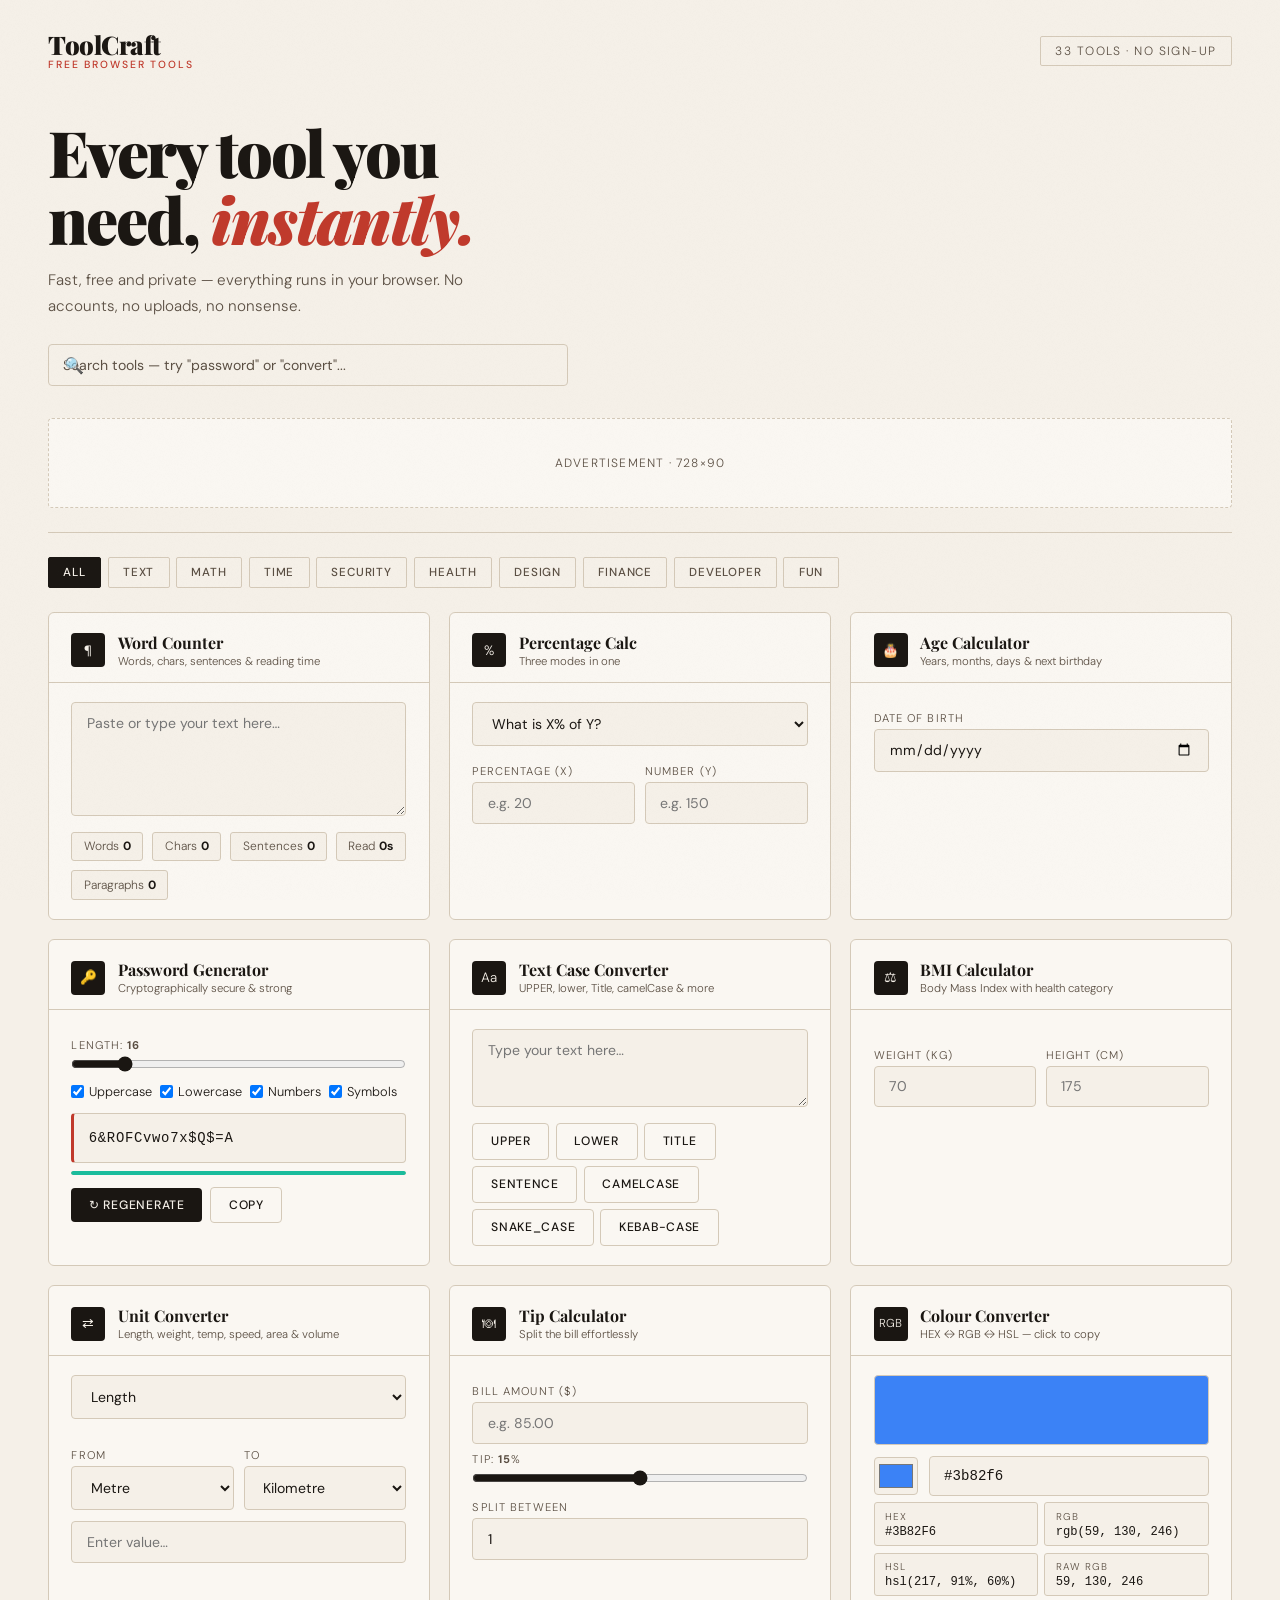
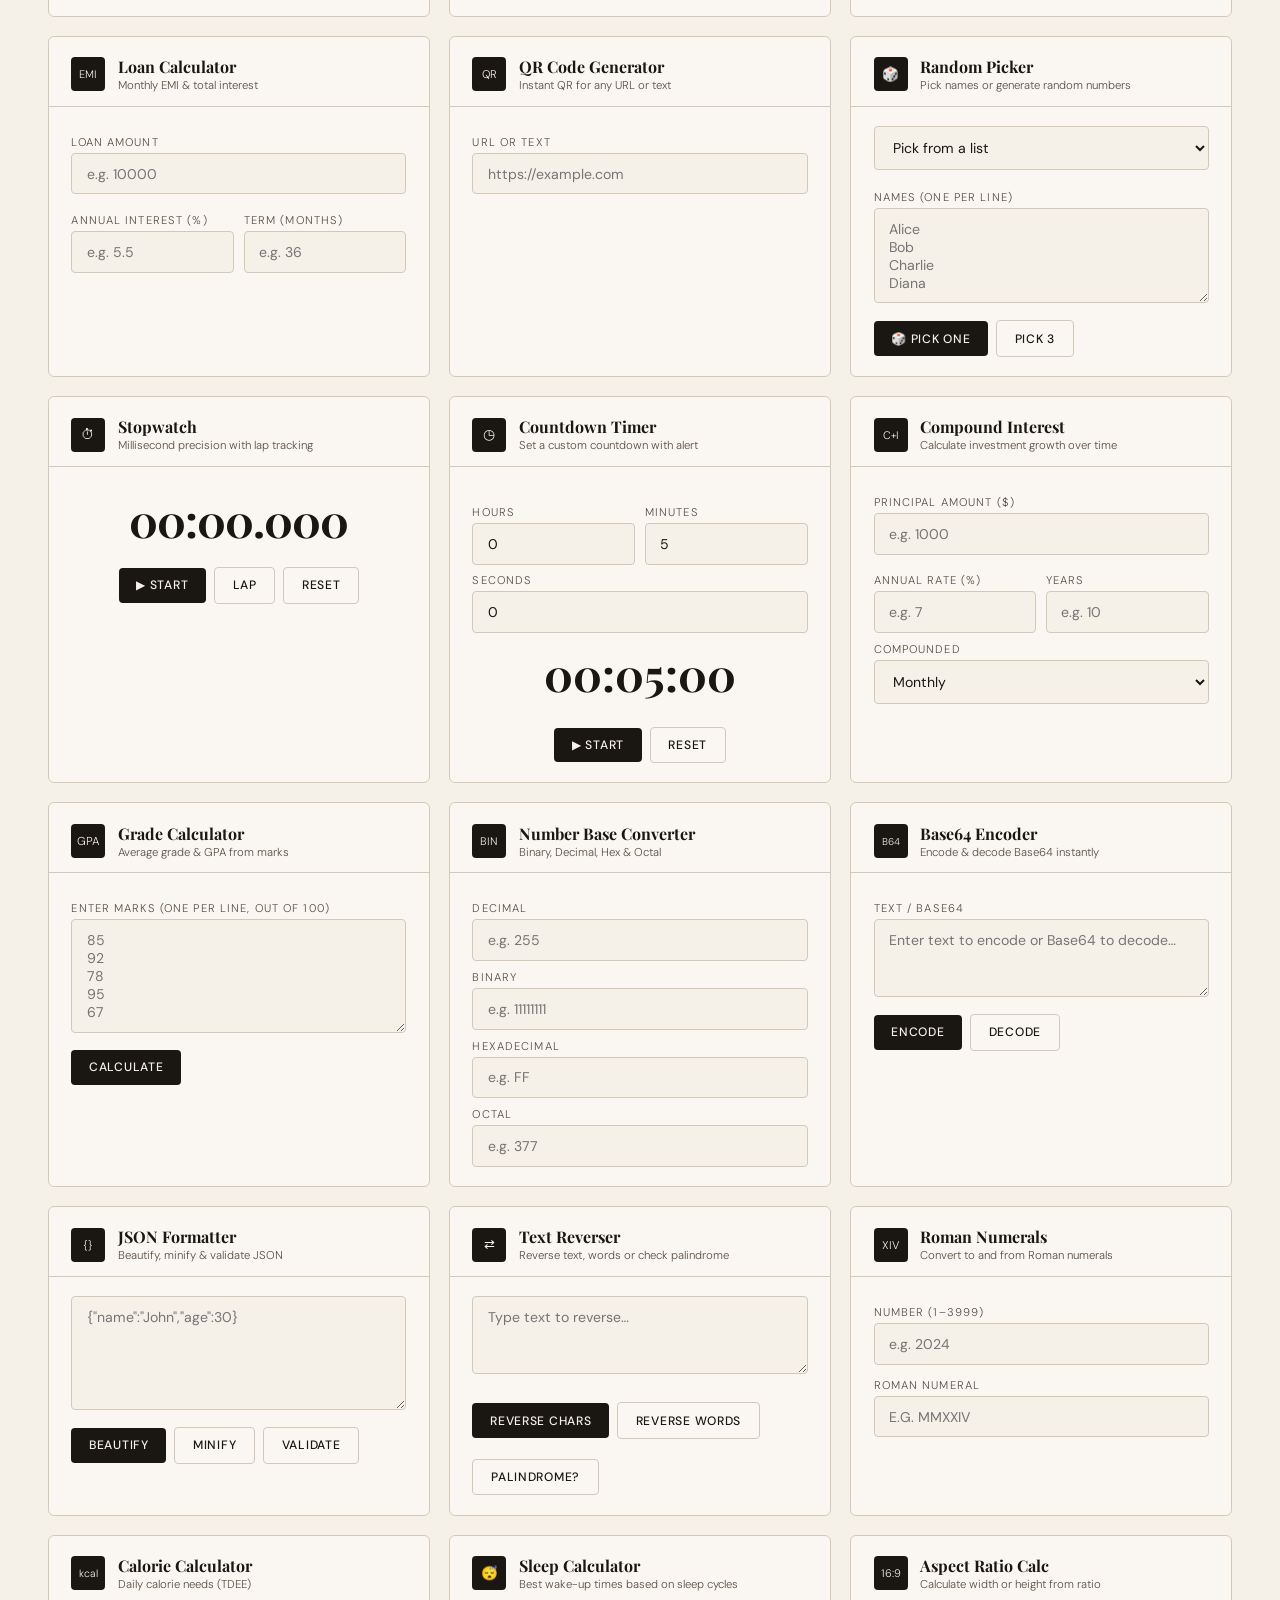
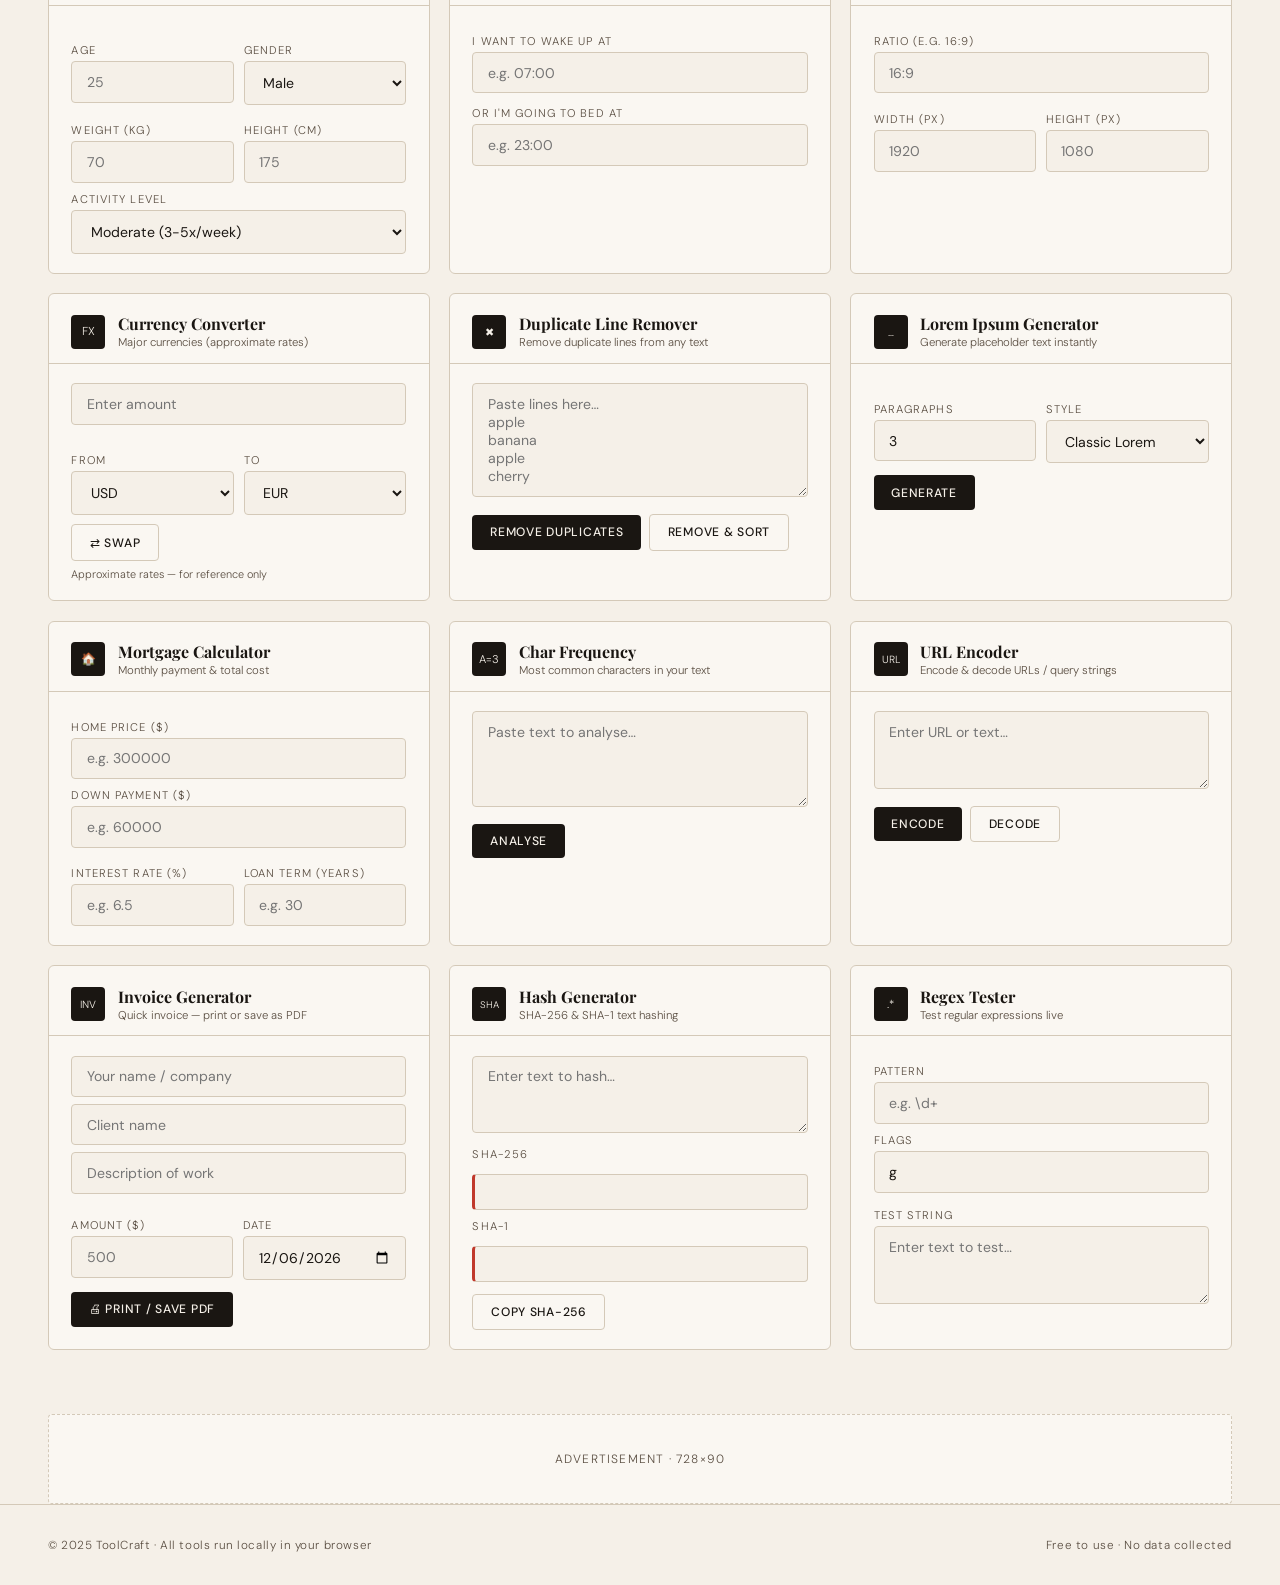
==== index.html @ d4c8cee8 "Add files via upload" ====
<!DOCTYPE html>
<html lang="en">
<head>
<meta charset="UTF-8"/>
<meta name="google-site-verification" content="B7Cp20lgpIT8zHr6AgA1UmA8yQLJ6zWXEuzPfnXH7vA"/>
<meta name="viewport" content="width=device-width,initial-scale=1.0"/>
<meta name="description" content="ToolCraft — 33 free browser tools. Word counter, password generator, QR code, BMI, unit converter, currency converter, loan calculator and more. No sign-up, no data collected."/>
<title>ToolCraft — 33 Free Browser Tools</title>
<link href="https://fonts.googleapis.com/css2?family=Playfair+Display:wght@400;700;900&family=DM+Sans:wght@300;400;500&display=swap" rel="stylesheet"/>
<style>
*,*::before,*::after{box-sizing:border-box;margin:0;padding:0}
:root{--bg:#f5f0e8;--surface:#faf7f2;--ink:#1a1612;--ink-soft:#5a4e42;--accent:#c0392b;--border:#d4c9b8;--shadow:rgba(26,22,18,.08);--green:#1a7a4a}
html{scroll-behavior:smooth}
body{background:var(--bg);color:var(--ink);font-family:'DM Sans',sans-serif;font-weight:300;min-height:100vh}
body::before{content:'';position:fixed;inset:0;background-image:url("data:image/svg+xml,%3Csvg viewBox='0 0 200 200' xmlns='http://www.w3.org/2000/svg'%3E%3Cfilter id='n'%3E%3CfeTurbulence type='fractalNoise' baseFrequency='0.75' numOctaves='4' stitchTiles='stitch'/%3E%3C/filter%3E%3Crect width='100%25' height='100%25' filter='url(%23n)' opacity='0.04'/%3E%3C/svg%3E");background-size:150px;pointer-events:none;z-index:9999;opacity:.5}

header{padding:2rem 3rem 0;display:flex;align-items:center;justify-content:space-between;animation:fadeDown .6s ease both}
.logo{display:flex;flex-direction:column;line-height:1}
.logo-name{font-family:'Playfair Display',serif;font-weight:900;font-size:1.6rem;letter-spacing:-.5px}
.logo-tag{font-size:.65rem;font-weight:500;letter-spacing:.18em;text-transform:uppercase;color:var(--accent);margin-top:2px}
.header-count{font-size:.75rem;letter-spacing:.12em;text-transform:uppercase;color:var(--ink-soft);border:1px solid var(--border);padding:.4rem .9rem;border-radius:2px}

.hero{padding:3rem 3rem 1.5rem;animation:fadeDown .7s .1s ease both}
.hero h1{font-family:'Playfair Display',serif;font-size:clamp(2.4rem,5vw,4.2rem);font-weight:900;line-height:1.05;letter-spacing:-2px;max-width:700px}
.hero h1 em{font-style:italic;color:var(--accent)}
.hero p{margin-top:1rem;font-size:.95rem;color:var(--ink-soft);max-width:440px;line-height:1.7}

/* SEARCH */
.search-wrap{padding:0 3rem 1.5rem;animation:fadeDown .7s .12s ease both}
.search-box{position:relative;max-width:520px}
.search-box input{width:100%;background:var(--surface);border:2px solid var(--border);border-radius:6px;padding:.85rem 1rem .85rem 3rem;font-family:'DM Sans',sans-serif;font-size:1rem;color:var(--ink);outline:none;transition:border-color .2s,box-shadow .2s}
.search-box input:focus{border-color:var(--ink);box-shadow:0 0 0 3px rgba(26,22,18,.08)}
.search-box input::placeholder{color:var(--ink-soft)}
.search-icon{position:absolute;left:1rem;top:50%;transform:translateY(-50%);color:var(--ink-soft);pointer-events:none;font-size:1rem}
.search-count{font-size:.78rem;color:var(--ink-soft);margin-top:.5rem;letter-spacing:.05em}
.no-results{display:none;padding:3rem;text-align:center;color:var(--ink-soft);font-size:.95rem;grid-column:1/-1}

.ad-slot{margin:0 3rem 1.5rem;background:var(--surface);border:1px dashed var(--border);border-radius:4px;height:90px;display:flex;align-items:center;justify-content:center;color:var(--ink-soft);font-size:.75rem;letter-spacing:.1em;text-transform:uppercase}

.nav-tabs{display:flex;gap:.4rem;padding:0 3rem 1.5rem;flex-wrap:wrap;animation:fadeDown .7s .15s ease both}
.nav-tab{padding:.4rem .9rem;border:1px solid var(--border);border-radius:2px;background:transparent;font-family:'DM Sans',sans-serif;font-size:.73rem;font-weight:500;letter-spacing:.07em;text-transform:uppercase;cursor:pointer;color:var(--ink-soft);transition:all .2s}
.nav-tab:hover,.nav-tab.on{background:var(--ink);color:var(--bg);border-color:var(--ink)}

.tool-grid{display:grid;grid-template-columns:repeat(auto-fill,minmax(300px,1fr));gap:1.2rem;padding:0 3rem 4rem;animation:fadeUp .8s .25s ease both}
.tool-card{background:var(--surface);border:1px solid var(--border);border-radius:6px;overflow:hidden;transition:box-shadow .25s,transform .25s;display:none;flex-direction:column}
.tool-card.active{display:flex}
.tool-card:hover{box-shadow:0 8px 32px var(--shadow);transform:translateY(-2px)}

.card-header{padding:1.2rem 1.4rem .8rem;border-bottom:1px solid var(--border);display:flex;align-items:center;gap:.8rem}
.card-icon{width:34px;height:34px;background:var(--ink);border-radius:4px;display:flex;align-items:center;justify-content:center;color:var(--bg);font-size:.85rem;flex-shrink:0}
.card-title{font-family:'Playfair Display',serif;font-size:1rem;font-weight:700}
.card-subtitle{font-size:.71rem;color:var(--ink-soft);margin-top:1px}
.card-body{padding:1.2rem 1.4rem;flex:1}

textarea,input[type=text],input[type=number],input[type=date],input[type=email],select{width:100%;background:var(--bg);border:1px solid var(--border);border-radius:4px;padding:.68rem .9rem;font-family:'DM Sans',sans-serif;font-size:.88rem;color:var(--ink);outline:none;transition:border-color .2s;resize:vertical}
textarea:focus,input:focus,select:focus{border-color:var(--ink)}
.btn{display:inline-flex;align-items:center;gap:.4rem;margin-top:.75rem;padding:.58rem 1.1rem;background:var(--ink);color:var(--bg);border:none;border-radius:4px;font-family:'DM Sans',sans-serif;font-size:.76rem;font-weight:500;letter-spacing:.06em;text-transform:uppercase;cursor:pointer;transition:background .2s,transform .1s}
.btn:hover{background:var(--accent)}
.btn:active{transform:scale(.98)}
.btn-ghost{background:transparent;color:var(--ink);border:1px solid var(--border)}
.btn-ghost:hover{background:var(--bg);border-color:var(--ink)}
.btn-row{display:flex;gap:.5rem;flex-wrap:wrap;align-items:center}
.result-box{margin-top:.8rem;padding:.8rem .9rem;background:var(--bg);border:1px solid var(--border);border-left:3px solid var(--accent);border-radius:4px;font-size:.87rem;line-height:1.6;white-space:pre-wrap;word-break:break-all}
.result-box.hidden{display:none}
.stat-row{display:flex;gap:.6rem;margin-top:.7rem;flex-wrap:wrap}
.stat-chip{background:var(--bg);border:1px solid var(--border);border-radius:3px;padding:.35rem .7rem;font-size:.75rem;font-weight:500}
.stat-chip span{font-weight:300;color:var(--ink-soft);margin-right:.25rem}
.input-row{display:grid;grid-template-columns:1fr 1fr;gap:.6rem;margin-top:.6rem}
.input-label{font-size:.7rem;letter-spacing:.1em;text-transform:uppercase;color:var(--ink-soft);margin-bottom:.25rem;display:block;margin-top:.55rem}
.divider{height:1px;background:var(--border);margin:0 3rem 1.5rem}
.copied{color:var(--green);font-size:.73rem;margin-left:.4rem;opacity:0;transition:opacity .3s}
.copied.show{opacity:1}
.strength-bar{height:4px;border-radius:2px;background:var(--border);margin-top:.5rem;overflow:hidden}
.strength-fill{height:100%;border-radius:2px;transition:width .3s,background .3s}
.color-swatch{width:100%;height:70px;border-radius:4px;border:1px solid var(--border);margin-bottom:.7rem}
.color-codes{display:grid;grid-template-columns:1fr 1fr;gap:.4rem;margin-top:.4rem}
.color-code-box{background:var(--bg);border:1px solid var(--border);border-radius:3px;padding:.4rem .65rem;font-size:.76rem;font-family:monospace;cursor:pointer;transition:border-color .2s;position:relative}
.color-code-box:hover{border-color:var(--ink)}
.code-label{font-family:'DM Sans',sans-serif;font-size:.62rem;letter-spacing:.1em;text-transform:uppercase;color:var(--ink-soft);margin-bottom:2px}
footer{border-top:1px solid var(--border);padding:2rem 3rem;display:flex;justify-content:space-between;align-items:center;font-size:.73rem;color:var(--ink-soft);letter-spacing:.05em}
@keyframes fadeDown{from{opacity:0;transform:translateY(-16px)}to{opacity:1;transform:translateY(0)}}
@keyframes fadeUp{from{opacity:0;transform:translateY(16px)}to{opacity:1;transform:translateY(0)}}
@media(max-width:640px){
  header,.hero,.tool-grid,.nav-tabs,.ad-slot,.search-wrap,.divider,footer{padding-left:1.2rem;padding-right:1.2rem}
  .tool-grid{grid-template-columns:1fr}
  .input-row{grid-template-columns:1fr}
  .color-codes{grid-template-columns:1fr}
}
</style>
</head>
<body>

<header>
  <div class="logo">
    <span class="logo-name">ToolCraft</span>
    <span class="logo-tag">Free Browser Tools</span>
  </div>
  <div class="header-count" id="tool-count">33 Tools &middot; No Sign-up</div>
</header>

<div class="hero">
  <h1>Every tool you<br/>need, <em>instantly.</em></h1>
  <p>Fast, free and private — everything runs in your browser. No accounts, no uploads, no nonsense.</p>
</div>

<!-- SEARCH -->
<div class="search-wrap">
  <div class="search-box">
    <span class="search-icon">&#128269;</span>
    <input type="text" id="search-input" placeholder="Search tools — try &quot;password&quot; or &quot;convert&quot;..." oninput="doSearch()"/>
  </div>
  <div class="search-count" id="search-count"></div>
</div>

<div class="ad-slot"><!-- Google AdSense 728x90 --> Advertisement &middot; 728&times;90</div>
<div class="divider"></div>
<div class="nav-tabs" id="tabs"></div>

<div class="tool-grid" id="grid">
  <div class="no-results" id="no-results">No tools found for your search. Try a different keyword.</div>

  <!-- 1. WORD COUNTER -->
  <div class="tool-card active" data-tool="text" data-keywords="word counter words characters sentences paragraphs reading time text">
    <div class="card-header"><div class="card-icon">&#182;</div><div><div class="card-title">Word Counter</div><div class="card-subtitle">Words, chars, sentences &amp; reading time</div></div></div>
    <div class="card-body">
      <textarea id="wc-input" rows="5" placeholder="Paste or type your text here…" oninput="countWords()"></textarea>
      <div class="stat-row">
        <div class="stat-chip"><span>Words</span><strong id="wc-w">0</strong></div>
        <div class="stat-chip"><span>Chars</span><strong id="wc-c">0</strong></div>
        <div class="stat-chip"><span>Sentences</span><strong id="wc-s">0</strong></div>
        <div class="stat-chip"><span>Read</span><strong id="wc-r">0s</strong></div>
        <div class="stat-chip"><span>Paragraphs</span><strong id="wc-p">0</strong></div>
      </div>
    </div>
  </div>

  <!-- 2. PERCENTAGE -->
  <div class="tool-card active" data-tool="math" data-keywords="percentage percent calculate of change math">
    <div class="card-header"><div class="card-icon">%</div><div><div class="card-title">Percentage Calc</div><div class="card-subtitle">Three modes in one</div></div></div>
    <div class="card-body">
      <select id="pct-mode" onchange="calcPct()"><option value="of">What is X% of Y?</option><option value="is">X is what % of Y?</option><option value="change">% change from X to Y</option></select>
      <div class="input-row">
        <div><label class="input-label" id="pct-lbl1">Percentage (X)</label><input type="number" id="pct-a" placeholder="e.g. 20" oninput="calcPct()"/></div>
        <div><label class="input-label" id="pct-lbl2">Number (Y)</label><input type="number" id="pct-b" placeholder="e.g. 150" oninput="calcPct()"/></div>
      </div>
      <div class="result-box hidden" id="pct-result"></div>
    </div>
  </div>

  <!-- 3. AGE CALCULATOR -->
  <div class="tool-card active" data-tool="time" data-keywords="age birthday calculator born years months days">
    <div class="card-header"><div class="card-icon">&#127874;</div><div><div class="card-title">Age Calculator</div><div class="card-subtitle">Years, months, days &amp; next birthday</div></div></div>
    <div class="card-body">
      <label class="input-label">Date of Birth</label>
      <input type="date" id="age-dob" onchange="calcAge()"/>
      <div class="result-box hidden" id="age-result"></div>
    </div>
  </div>

  <!-- 4. PASSWORD GENERATOR -->
  <div class="tool-card active" data-tool="security" data-keywords="password generator random secure strong key">
    <div class="card-header"><div class="card-icon">&#128273;</div><div><div class="card-title">Password Generator</div><div class="card-subtitle">Cryptographically secure &amp; strong</div></div></div>
    <div class="card-body">
      <label class="input-label">Length: <strong id="pw-len-display">16</strong></label>
      <input type="range" id="pw-len" min="8" max="64" value="16" oninput="document.getElementById('pw-len-display').textContent=this.value;genPw()" style="width:100%;accent-color:var(--ink);margin-bottom:.7rem"/>
      <div style="display:flex;flex-wrap:wrap;gap:.5rem;margin-bottom:.7rem">
        <label style="font-size:.8rem;display:flex;gap:.3rem;align-items:center;cursor:pointer"><input type="checkbox" id="pw-upper" checked onchange="genPw()"> Uppercase</label>
        <label style="font-size:.8rem;display:flex;gap:.3rem;align-items:center;cursor:pointer"><input type="checkbox" id="pw-lower" checked onchange="genPw()"> Lowercase</label>
        <label style="font-size:.8rem;display:flex;gap:.3rem;align-items:center;cursor:pointer"><input type="checkbox" id="pw-num" checked onchange="genPw()"> Numbers</label>
        <label style="font-size:.8rem;display:flex;gap:.3rem;align-items:center;cursor:pointer"><input type="checkbox" id="pw-sym" checked onchange="genPw()"> Symbols</label>
      </div>
      <div class="result-box" id="pw-result" style="font-family:monospace;letter-spacing:.05em"></div>
      <div class="strength-bar"><div class="strength-fill" id="pw-sf" style="width:0%"></div></div>
      <div class="btn-row"><button class="btn" onclick="genPw()">&#8635; Regenerate</button><button class="btn btn-ghost" onclick="copyEl('pw-result','pw-copied')">Copy</button><span class="copied" id="pw-copied">Copied!</span></div>
    </div>
  </div>

  <!-- 5. TEXT CASE -->
  <div class="tool-card active" data-tool="text" data-keywords="text case upper lower title camel snake kebab convert">
    <div class="card-header"><div class="card-icon">Aa</div><div><div class="card-title">Text Case Converter</div><div class="card-subtitle">UPPER, lower, Title, camelCase &amp; more</div></div></div>
    <div class="card-body">
      <textarea id="tc-input" rows="3" placeholder="Type your text here…"></textarea>
      <div style="display:flex;flex-wrap:wrap;gap:.4rem;margin-top:.7rem">
        <button class="btn btn-ghost" style="margin-top:0" onclick="convertCase('upper')">UPPER</button>
        <button class="btn btn-ghost" style="margin-top:0" onclick="convertCase('lower')">lower</button>
        <button class="btn btn-ghost" style="margin-top:0" onclick="convertCase('title')">Title</button>
        <button class="btn btn-ghost" style="margin-top:0" onclick="convertCase('sentence')">Sentence</button>
        <button class="btn btn-ghost" style="margin-top:0" onclick="convertCase('camel')">camelCase</button>
        <button class="btn btn-ghost" style="margin-top:0" onclick="convertCase('snake')">snake_case</button>
        <button class="btn btn-ghost" style="margin-top:0" onclick="convertCase('kebab')">kebab-case</button>
      </div>
      <div class="result-box hidden" id="tc-result"></div>
      <div id="tc-actions" style="display:none" class="btn-row"><button class="btn btn-ghost" onclick="copyEl('tc-result','tc-copied')">Copy</button><span class="copied" id="tc-copied">Copied!</span></div>
    </div>
  </div>

  <!-- 6. BMI -->
  <div class="tool-card active" data-tool="health" data-keywords="bmi body mass index weight height health calculator">
    <div class="card-header"><div class="card-icon">&#9878;</div><div><div class="card-title">BMI Calculator</div><div class="card-subtitle">Body Mass Index with health category</div></div></div>
    <div class="card-body">
      <div class="input-row">
        <div><label class="input-label">Weight (kg)</label><input type="number" id="bmi-w" placeholder="70" oninput="calcBmi()"/></div>
        <div><label class="input-label">Height (cm)</label><input type="number" id="bmi-h" placeholder="175" oninput="calcBmi()"/></div>
      </div>
      <div class="result-box hidden" id="bmi-result"></div>
    </div>
  </div>

  <!-- 7. UNIT CONVERTER -->
  <div class="tool-card active" data-tool="math" data-keywords="unit converter length weight temperature speed area volume convert metric imperial">
    <div class="card-header"><div class="card-icon">&#8644;</div><div><div class="card-title">Unit Converter</div><div class="card-subtitle">Length, weight, temp, speed, area &amp; volume</div></div></div>
    <div class="card-body">
      <select id="uc-type" onchange="setupUnit()" style="margin-bottom:.7rem">
        <option value="length">Length</option><option value="weight">Weight</option><option value="temp">Temperature</option><option value="speed">Speed</option><option value="area">Area</option><option value="volume">Volume</option>
      </select>
      <div class="input-row">
        <div><label class="input-label">From</label><select id="uc-from" onchange="convertUnit()"></select></div>
        <div><label class="input-label">To</label><select id="uc-to" onchange="convertUnit()"></select></div>
      </div>
      <input type="number" id="uc-val" placeholder="Enter value…" oninput="convertUnit()" style="margin-top:.7rem"/>
      <div class="result-box hidden" id="uc-result"></div>
    </div>
  </div>

  <!-- 8. TIP CALCULATOR -->
  <div class="tool-card active" data-tool="math" data-keywords="tip calculator bill split restaurant gratuity">
    <div class="card-header"><div class="card-icon">&#127869;</div><div><div class="card-title">Tip Calculator</div><div class="card-subtitle">Split the bill effortlessly</div></div></div>
    <div class="card-body">
      <label class="input-label">Bill Amount ($)</label>
      <input type="number" id="tip-bill" placeholder="e.g. 85.00" oninput="calcTip()"/>
      <label class="input-label">Tip: <strong id="tip-pct-display">15</strong>%</label>
      <input type="range" id="tip-pct" min="0" max="30" value="15" oninput="document.getElementById('tip-pct-display').textContent=this.value;calcTip()" style="width:100%;accent-color:var(--ink)"/>
      <label class="input-label">Split between</label>
      <input type="number" id="tip-split" value="1" min="1" oninput="calcTip()"/>
      <div class="result-box hidden" id="tip-result"></div>
    </div>
  </div>

  <!-- 9. COLOUR CONVERTER -->
  <div class="tool-card active" data-tool="design" data-keywords="colour color hex rgb hsl picker converter design">
    <div class="card-header"><div class="card-icon" style="font-size:.72rem">RGB</div><div><div class="card-title">Colour Converter</div><div class="card-subtitle">HEX &harr; RGB &harr; HSL — click to copy</div></div></div>
    <div class="card-body">
      <div class="color-swatch" id="color-swatch" style="background:#3b82f6"></div>
      <div style="display:flex;gap:.7rem;align-items:center">
        <input type="color" id="color-picker" value="#3b82f6" oninput="updateColor(this.value)" style="width:44px;height:38px;padding:2px;border-radius:4px;border:1px solid var(--border);background:var(--bg);cursor:pointer;flex-shrink:0"/>
        <input type="text" id="color-hex-in" value="#3b82f6" placeholder="#rrggbb" oninput="tryHexInput(this.value)" style="font-family:monospace"/>
      </div>
      <div class="color-codes" id="color-codes"></div>
    </div>
  </div>

  <!-- 10. LOAN CALCULATOR -->
  <div class="tool-card active" data-tool="finance" data-keywords="loan emi calculator mortgage interest monthly payment finance">
    <div class="card-header"><div class="card-icon" style="font-size:.68rem">EMI</div><div><div class="card-title">Loan Calculator</div><div class="card-subtitle">Monthly EMI &amp; total interest</div></div></div>
    <div class="card-body">
      <label class="input-label">Loan Amount</label>
      <input type="number" id="loan-amt" placeholder="e.g. 10000" oninput="calcLoan()"/>
      <div class="input-row">
        <div><label class="input-label">Annual Interest (%)</label><input type="number" id="loan-rate" placeholder="e.g. 5.5" oninput="calcLoan()"/></div>
        <div><label class="input-label">Term (months)</label><input type="number" id="loan-term" placeholder="e.g. 36" oninput="calcLoan()"/></div>
      </div>
      <div class="result-box hidden" id="loan-result"></div>
    </div>
  </div>

  <!-- 11. QR CODE -->
  <div class="tool-card active" data-tool="design" data-keywords="qr code generator qrcode url link barcode">
    <div class="card-header"><div class="card-icon" style="font-size:.7rem">QR</div><div><div class="card-title">QR Code Generator</div><div class="card-subtitle">Instant QR for any URL or text</div></div></div>
    <div class="card-body">
      <label class="input-label">URL or Text</label>
      <input type="text" id="qr-input" placeholder="https://example.com" oninput="genQR()"/>
      <div id="qr-output" style="display:none;margin-top:.8rem;text-align:center">
        <img id="qr-img" src="" alt="QR Code" style="width:160px;height:160px;border:1px solid var(--border);border-radius:4px;padding:6px;background:#fff"/>
        <div class="btn-row" style="justify-content:center"><a id="qr-dl" class="btn" style="text-decoration:none;margin-top:.7rem" download="qrcode.png">&#8595; Download</a></div>
      </div>
    </div>
  </div>

  <!-- 12. RANDOM PICKER -->
  <div class="tool-card active" data-tool="fun" data-keywords="random picker name list number generate lottery">
    <div class="card-header"><div class="card-icon">&#127922;</div><div><div class="card-title">Random Picker</div><div class="card-subtitle">Pick names or generate random numbers</div></div></div>
    <div class="card-body">
      <select id="rand-mode" onchange="toggleRandMode()" style="margin-bottom:.7rem"><option value="names">Pick from a list</option><option value="number">Random number</option></select>
      <div id="rand-names-section">
        <label class="input-label">Names (one per line)</label>
        <textarea id="rand-names" rows="4" placeholder="Alice&#10;Bob&#10;Charlie&#10;Diana"></textarea>
        <div class="btn-row"><button class="btn" onclick="pickRandom()">&#127922; Pick One</button><button class="btn btn-ghost" onclick="pickMultiple()">Pick 3</button></div>
      </div>
      <div id="rand-number-section" style="display:none">
        <div class="input-row"><div><label class="input-label">Min</label><input type="number" id="rand-min" value="1"/></div><div><label class="input-label">Max</label><input type="number" id="rand-max" value="100"/></div></div>
        <button class="btn" onclick="pickNumber()">Generate</button>
      </div>
      <div class="result-box hidden" id="rand-result"></div>
    </div>
  </div>

  <!-- 13. STOPWATCH -->
  <div class="tool-card active" data-tool="time" data-keywords="stopwatch timer lap millisecond clock">
    <div class="card-header"><div class="card-icon">&#9201;</div><div><div class="card-title">Stopwatch</div><div class="card-subtitle">Millisecond precision with lap tracking</div></div></div>
    <div class="card-body">
      <div style="font-family:'Playfair Display',serif;font-size:2.8rem;font-weight:700;text-align:center;letter-spacing:-1px;margin:.2rem 0" id="sw-display">00:00.000</div>
      <div class="btn-row" style="justify-content:center;margin-top:.4rem">
        <button class="btn" id="sw-start-btn" onclick="swToggle()">&#9654; Start</button>
        <button class="btn btn-ghost" onclick="swLap()" id="sw-lap-btn" disabled>Lap</button>
        <button class="btn btn-ghost" onclick="swReset()">Reset</button>
      </div>
      <div id="sw-laps" style="margin-top:.7rem;max-height:110px;overflow-y:auto;font-size:.8rem"></div>
    </div>
  </div>

  <!-- 14. COUNTDOWN TIMER -->
  <div class="tool-card active" data-tool="time" data-keywords="countdown timer count down alarm hours minutes seconds">
    <div class="card-header"><div class="card-icon">&#9719;</div><div><div class="card-title">Countdown Timer</div><div class="card-subtitle">Set a custom countdown with alert</div></div></div>
    <div class="card-body">
      <div class="input-row">
        <div><label class="input-label">Hours</label><input type="number" id="cd-h" value="0" min="0" max="23"/></div>
        <div><label class="input-label">Minutes</label><input type="number" id="cd-m" value="5" min="0" max="59"/></div>
      </div>
      <label class="input-label">Seconds</label>
      <input type="number" id="cd-s" value="0" min="0" max="59"/>
      <div style="font-family:'Playfair Display',serif;font-size:2.8rem;font-weight:700;text-align:center;margin:.7rem 0" id="cd-display">00:05:00</div>
      <div class="btn-row" style="justify-content:center">
        <button class="btn" id="cd-start-btn" onclick="cdToggle()">&#9654; Start</button>
        <button class="btn btn-ghost" onclick="cdReset()">Reset</button>
      </div>
    </div>
  </div>

  <!-- 15. COMPOUND INTEREST -->
  <div class="tool-card active" data-tool="finance" data-keywords="compound interest calculator investment savings growth finance money">
    <div class="card-header"><div class="card-icon" style="font-size:.68rem">C+I</div><div><div class="card-title">Compound Interest</div><div class="card-subtitle">Calculate investment growth over time</div></div></div>
    <div class="card-body">
      <label class="input-label">Principal Amount ($)</label>
      <input type="number" id="ci-p" placeholder="e.g. 1000" oninput="calcCI()"/>
      <div class="input-row">
        <div><label class="input-label">Annual Rate (%)</label><input type="number" id="ci-r" placeholder="e.g. 7" oninput="calcCI()"/></div>
        <div><label class="input-label">Years</label><input type="number" id="ci-t" placeholder="e.g. 10" oninput="calcCI()"/></div>
      </div>
      <label class="input-label">Compounded</label>
      <select id="ci-n" onchange="calcCI()">
        <option value="1">Annually</option><option value="4">Quarterly</option><option value="12" selected>Monthly</option><option value="365">Daily</option>
      </select>
      <div class="result-box hidden" id="ci-result"></div>
    </div>
  </div>

  <!-- 16. GRADE / GPA CALCULATOR -->
  <div class="tool-card active" data-tool="math" data-keywords="grade gpa calculator percentage marks score average student">
    <div class="card-header"><div class="card-icon" style="font-size:.72rem">GPA</div><div><div class="card-title">Grade Calculator</div><div class="card-subtitle">Average grade &amp; GPA from marks</div></div></div>
    <div class="card-body">
      <label class="input-label">Enter marks (one per line, out of 100)</label>
      <textarea id="grade-input" rows="5" placeholder="85&#10;92&#10;78&#10;95&#10;67"></textarea>
      <button class="btn" onclick="calcGrade()">Calculate</button>
      <div class="result-box hidden" id="grade-result"></div>
    </div>
  </div>

  <!-- 17. BINARY / HEX CONVERTER -->
  <div class="tool-card active" data-tool="developer" data-keywords="binary decimal hexadecimal octal convert number base programmer">
    <div class="card-header"><div class="card-icon" style="font-size:.68rem">BIN</div><div><div class="card-title">Number Base Converter</div><div class="card-subtitle">Binary, Decimal, Hex &amp; Octal</div></div></div>
    <div class="card-body">
      <label class="input-label">Decimal</label>
      <input type="text" id="nb-dec" placeholder="e.g. 255" oninput="convertBase('dec')"/>
      <label class="input-label">Binary</label>
      <input type="text" id="nb-bin" placeholder="e.g. 11111111" oninput="convertBase('bin')"/>
      <label class="input-label">Hexadecimal</label>
      <input type="text" id="nb-hex" placeholder="e.g. FF" oninput="convertBase('hex')"/>
      <label class="input-label">Octal</label>
      <input type="text" id="nb-oct" placeholder="e.g. 377" oninput="convertBase('oct')"/>
    </div>
  </div>

  <!-- 18. BASE64 ENCODE/DECODE -->
  <div class="tool-card active" data-tool="developer" data-keywords="base64 encode decode text developer programmer">
    <div class="card-header"><div class="card-icon" style="font-size:.62rem">B64</div><div><div class="card-title">Base64 Encoder</div><div class="card-subtitle">Encode &amp; decode Base64 instantly</div></div></div>
    <div class="card-body">
      <label class="input-label">Text / Base64</label>
      <textarea id="b64-input" rows="3" placeholder="Enter text to encode or Base64 to decode…"></textarea>
      <div class="btn-row">
        <button class="btn" onclick="doBase64('encode')">Encode</button>
        <button class="btn btn-ghost" onclick="doBase64('decode')">Decode</button>
      </div>
      <div class="result-box hidden" id="b64-result"></div>
      <div id="b64-actions" style="display:none" class="btn-row"><button class="btn btn-ghost" onclick="copyEl('b64-result','b64-copied')">Copy</button><span class="copied" id="b64-copied">Copied!</span></div>
    </div>
  </div>

  <!-- 19. JSON FORMATTER -->
  <div class="tool-card active" data-tool="developer" data-keywords="json formatter validator beautify minify developer api">
    <div class="card-header"><div class="card-icon" style="font-size:.68rem">{}</div><div><div class="card-title">JSON Formatter</div><div class="card-subtitle">Beautify, minify &amp; validate JSON</div></div></div>
    <div class="card-body">
      <textarea id="json-input" rows="5" placeholder='{"name":"John","age":30}'></textarea>
      <div class="btn-row">
        <button class="btn" onclick="formatJSON('pretty')">Beautify</button>
        <button class="btn btn-ghost" onclick="formatJSON('minify')">Minify</button>
        <button class="btn btn-ghost" onclick="formatJSON('validate')">Validate</button>
      </div>
      <div class="result-box hidden" id="json-result" style="font-family:monospace;font-size:.8rem"></div>
    </div>
  </div>

  <!-- 20. TEXT REVERSER -->
  <div class="tool-card active" data-tool="text" data-keywords="text reverse reverser flip mirror words letters">
    <div class="card-header"><div class="card-icon" style="font-size:.8rem">&#8644;</div><div><div class="card-title">Text Reverser</div><div class="card-subtitle">Reverse text, words or check palindrome</div></div></div>
    <div class="card-body">
      <textarea id="rev-input" rows="3" placeholder="Type text to reverse…"></textarea>
      <div class="btn-row" style="margin-top:.7rem">
        <button class="btn" onclick="reverseText('chars')">Reverse Chars</button>
        <button class="btn btn-ghost" onclick="reverseText('words')">Reverse Words</button>
        <button class="btn btn-ghost" onclick="reverseText('palindrome')">Palindrome?</button>
      </div>
      <div class="result-box hidden" id="rev-result"></div>
    </div>
  </div>

  <!-- 21. ROMAN NUMERALS -->
  <div class="tool-card active" data-tool="math" data-keywords="roman numerals convert number I V X L C D M">
    <div class="card-header"><div class="card-icon" style="font-size:.7rem">XIV</div><div><div class="card-title">Roman Numerals</div><div class="card-subtitle">Convert to and from Roman numerals</div></div></div>
    <div class="card-body">
      <label class="input-label">Number (1–3999)</label>
      <input type="number" id="rom-num" placeholder="e.g. 2024" oninput="toRoman()" min="1" max="3999"/>
      <div class="result-box hidden" id="rom-result"></div>
      <label class="input-label" style="margin-top:.8rem">Roman Numeral</label>
      <input type="text" id="rom-in" placeholder="e.g. MMXXIV" oninput="fromRoman()" style="text-transform:uppercase"/>
      <div class="result-box hidden" id="rom-result2"></div>
    </div>
  </div>

  <!-- 22. CALORIE / TDEE CALCULATOR -->
  <div class="tool-card active" data-tool="health" data-keywords="calorie tdee bmr calculator diet weight loss fitness health">
    <div class="card-header"><div class="card-icon" style="font-size:.65rem">kcal</div><div><div class="card-title">Calorie Calculator</div><div class="card-subtitle">Daily calorie needs (TDEE)</div></div></div>
    <div class="card-body">
      <div class="input-row">
        <div><label class="input-label">Age</label><input type="number" id="cal-age" placeholder="25" oninput="calcCal()"/></div>
        <div><label class="input-label">Gender</label><select id="cal-sex" onchange="calcCal()"><option value="m">Male</option><option value="f">Female</option></select></div>
      </div>
      <div class="input-row">
        <div><label class="input-label">Weight (kg)</label><input type="number" id="cal-w" placeholder="70" oninput="calcCal()"/></div>
        <div><label class="input-label">Height (cm)</label><input type="number" id="cal-h" placeholder="175" oninput="calcCal()"/></div>
      </div>
      <label class="input-label">Activity Level</label>
      <select id="cal-act" onchange="calcCal()">
        <option value="1.2">Sedentary (desk job)</option>
        <option value="1.375">Light (1-3x/week)</option>
        <option value="1.55" selected>Moderate (3-5x/week)</option>
        <option value="1.725">Active (6-7x/week)</option>
        <option value="1.9">Very active (athlete)</option>
      </select>
      <div class="result-box hidden" id="cal-result"></div>
    </div>
  </div>

  <!-- 23. SLEEP CALCULATOR -->
  <div class="tool-card active" data-tool="health" data-keywords="sleep calculator wake up time cycle rest bed">
    <div class="card-header"><div class="card-icon">&#128564;</div><div><div class="card-title">Sleep Calculator</div><div class="card-subtitle">Best wake-up times based on sleep cycles</div></div></div>
    <div class="card-body">
      <label class="input-label">I want to wake up at</label>
      <input type="text" id="sleep-wake" placeholder="e.g. 07:00" oninput="calcSleep()"/>
      <div class="result-box hidden" id="sleep-result"></div>
      <label class="input-label" style="margin-top:.8rem">Or I'm going to bed at</label>
      <input type="text" id="sleep-bed" placeholder="e.g. 23:00" oninput="calcSleepFromBed()"/>
      <div class="result-box hidden" id="sleep-result2"></div>
    </div>
  </div>

  <!-- 24. ASPECT RATIO -->
  <div class="tool-card active" data-tool="design" data-keywords="aspect ratio calculator image video resolution width height design">
    <div class="card-header"><div class="card-icon" style="font-size:.68rem">16:9</div><div><div class="card-title">Aspect Ratio Calc</div><div class="card-subtitle">Calculate width or height from ratio</div></div></div>
    <div class="card-body">
      <label class="input-label">Ratio (e.g. 16:9)</label>
      <input type="text" id="ar-ratio" placeholder="16:9" oninput="calcAR()"/>
      <div class="input-row">
        <div><label class="input-label">Width (px)</label><input type="number" id="ar-w" placeholder="1920" oninput="calcARfromW()"/></div>
        <div><label class="input-label">Height (px)</label><input type="number" id="ar-h" placeholder="1080" oninput="calcARfromH()"/></div>
      </div>
      <div class="result-box hidden" id="ar-result"></div>
    </div>
  </div>

  <!-- 25. CURRENCY CONVERTER (static rates) -->
  <div class="tool-card active" data-tool="finance" data-keywords="currency converter exchange rate usd eur gbp dollar pound euro forex">
    <div class="card-header"><div class="card-icon" style="font-size:.72rem">FX</div><div><div class="card-title">Currency Converter</div><div class="card-subtitle">Major currencies (approximate rates)</div></div></div>
    <div class="card-body">
      <input type="number" id="fx-amount" placeholder="Enter amount" oninput="convertFX()" style="margin-bottom:.6rem"/>
      <div class="input-row">
        <div><label class="input-label">From</label><select id="fx-from" onchange="convertFX()"></select></div>
        <div><label class="input-label">To</label><select id="fx-to" onchange="convertFX()"></select></div>
      </div>
      <button class="btn btn-ghost" style="margin-top:.6rem" onclick="swapFX()">&#8644; Swap</button>
      <div class="result-box hidden" id="fx-result"></div>
      <div style="font-size:.68rem;color:var(--ink-soft);margin-top:.4rem">Approximate rates — for reference only</div>
    </div>
  </div>

  <!-- 26. TEXT DUPLICATE REMOVER -->
  <div class="tool-card active" data-tool="text" data-keywords="duplicate remove lines text unique sort clean list">
    <div class="card-header"><div class="card-icon" style="font-size:.7rem">&#10006;</div><div><div class="card-title">Duplicate Line Remover</div><div class="card-subtitle">Remove duplicate lines from any text</div></div></div>
    <div class="card-body">
      <textarea id="dup-input" rows="5" placeholder="Paste lines here…&#10;apple&#10;banana&#10;apple&#10;cherry"></textarea>
      <div class="btn-row">
        <button class="btn" onclick="removeDups(false)">Remove Duplicates</button>
        <button class="btn btn-ghost" onclick="removeDups(true)">Remove &amp; Sort</button>
      </div>
      <div class="result-box hidden" id="dup-result"></div>
      <div id="dup-actions" style="display:none" class="btn-row"><button class="btn btn-ghost" onclick="copyEl('dup-result','dup-copied')">Copy</button><span class="copied" id="dup-copied">Copied!</span></div>
    </div>
  </div>

  <!-- 27. LOREM IPSUM GENERATOR -->
  <div class="tool-card active" data-tool="text" data-keywords="lorem ipsum placeholder text generator dummy design">
    <div class="card-header"><div class="card-icon" style="font-size:.68rem">&#8230;</div><div><div class="card-title">Lorem Ipsum Generator</div><div class="card-subtitle">Generate placeholder text instantly</div></div></div>
    <div class="card-body">
      <div class="input-row">
        <div><label class="input-label">Paragraphs</label><input type="number" id="lorem-p" value="3" min="1" max="20"/></div>
        <div><label class="input-label">Style</label><select id="lorem-style"><option value="classic">Classic Lorem</option><option value="random">Random words</option></select></div>
      </div>
      <button class="btn" onclick="genLorem()">Generate</button>
      <div class="result-box hidden" id="lorem-result" style="max-height:180px;overflow-y:auto"></div>
      <div id="lorem-actions" style="display:none" class="btn-row"><button class="btn btn-ghost" onclick="copyEl('lorem-result','lorem-copied')">Copy</button><span class="copied" id="lorem-copied">Copied!</span></div>
    </div>
  </div>

  <!-- 28. MORTGAGE CALCULATOR -->
  <div class="tool-card active" data-tool="finance" data-keywords="mortgage calculator home loan house payment interest">
    <div class="card-header"><div class="card-icon" style="font-size:.75rem">&#127968;</div><div><div class="card-title">Mortgage Calculator</div><div class="card-subtitle">Monthly payment &amp; total cost</div></div></div>
    <div class="card-body">
      <label class="input-label">Home Price ($)</label>
      <input type="number" id="mtg-price" placeholder="e.g. 300000" oninput="calcMortgage()"/>
      <label class="input-label">Down Payment ($)</label>
      <input type="number" id="mtg-down" placeholder="e.g. 60000" oninput="calcMortgage()"/>
      <div class="input-row">
        <div><label class="input-label">Interest Rate (%)</label><input type="number" id="mtg-rate" placeholder="e.g. 6.5" oninput="calcMortgage()"/></div>
        <div><label class="input-label">Loan Term (years)</label><input type="number" id="mtg-term" placeholder="e.g. 30" oninput="calcMortgage()"/></div>
      </div>
      <div class="result-box hidden" id="mtg-result"></div>
    </div>
  </div>

  <!-- 29. CHARACTER FREQUENCY -->
  <div class="tool-card active" data-tool="text" data-keywords="character frequency analysis count letters text stats">
    <div class="card-header"><div class="card-icon" style="font-size:.7rem">A=3</div><div><div class="card-title">Char Frequency</div><div class="card-subtitle">Most common characters in your text</div></div></div>
    <div class="card-body">
      <textarea id="freq-input" rows="4" placeholder="Paste text to analyse…"></textarea>
      <button class="btn" onclick="calcFreq()">Analyse</button>
      <div class="result-box hidden" id="freq-result" style="font-family:monospace;font-size:.8rem;max-height:150px;overflow-y:auto"></div>
    </div>
  </div>

  <!-- 30. URL ENCODER / DECODER -->
  <div class="tool-card active" data-tool="developer" data-keywords="url encode decode percent encoding developer link query">
    <div class="card-header"><div class="card-icon" style="font-size:.65rem">URL</div><div><div class="card-title">URL Encoder</div><div class="card-subtitle">Encode &amp; decode URLs / query strings</div></div></div>
    <div class="card-body">
      <textarea id="url-input" rows="3" placeholder="Enter URL or text…"></textarea>
      <div class="btn-row">
        <button class="btn" onclick="doURL('encode')">Encode</button>
        <button class="btn btn-ghost" onclick="doURL('decode')">Decode</button>
      </div>
      <div class="result-box hidden" id="url-result" style="font-family:monospace;font-size:.8rem"></div>
      <div id="url-actions" style="display:none" class="btn-row"><button class="btn btn-ghost" onclick="copyEl('url-result','url-copied')">Copy</button><span class="copied" id="url-copied">Copied!</span></div>
    </div>
  </div>

  <!-- 31. INVOICE GENERATOR -->
  <div class="tool-card active" data-tool="finance" data-keywords="invoice generator bill freelance business client print">
    <div class="card-header"><div class="card-icon" style="font-size:.65rem">INV</div><div><div class="card-title">Invoice Generator</div><div class="card-subtitle">Quick invoice — print or save as PDF</div></div></div>
    <div class="card-body">
      <input type="text" id="inv-from" placeholder="Your name / company" style="margin-bottom:.4rem"/>
      <input type="text" id="inv-to" placeholder="Client name" style="margin-bottom:.4rem"/>
      <input type="text" id="inv-item" placeholder="Description of work" style="margin-bottom:.4rem"/>
      <div class="input-row">
        <div><label class="input-label">Amount ($)</label><input type="number" id="inv-amt" placeholder="500"/></div>
        <div><label class="input-label">Date</label><input type="date" id="inv-date"/></div>
      </div>
      <button class="btn" onclick="printInvoice()">&#128424; Print / Save PDF</button>
    </div>
  </div>

  <!-- 32. HASH GENERATOR -->
  <div class="tool-card active" data-tool="developer" data-keywords="hash md5 sha256 checksum developer security text">
    <div class="card-header"><div class="card-icon" style="font-size:.6rem">SHA</div><div><div class="card-title">Hash Generator</div><div class="card-subtitle">SHA-256 &amp; SHA-1 text hashing</div></div></div>
    <div class="card-body">
      <textarea id="hash-input" rows="3" placeholder="Enter text to hash…" oninput="genHash()"></textarea>
      <label class="input-label">SHA-256</label>
      <div class="result-box" id="hash-256" style="font-family:monospace;font-size:.75rem;min-height:36px"></div>
      <label class="input-label">SHA-1</label>
      <div class="result-box" id="hash-1" style="font-family:monospace;font-size:.75rem;min-height:36px"></div>
      <div class="btn-row"><button class="btn btn-ghost" onclick="copyEl('hash-256','hash-copied')">Copy SHA-256</button><span class="copied" id="hash-copied">Copied!</span></div>
    </div>
  </div>

  <!-- 33. REGEX TESTER -->
  <div class="tool-card active" data-tool="developer" data-keywords="regex regular expression tester test match pattern developer">
    <div class="card-header"><div class="card-icon" style="font-size:.7rem">.*</div><div><div class="card-title">Regex Tester</div><div class="card-subtitle">Test regular expressions live</div></div></div>
    <div class="card-body">
      <label class="input-label">Pattern</label>
      <input type="text" id="rx-pattern" placeholder="e.g. \d+" oninput="testRegex()"/>
      <label class="input-label">Flags</label>
      <input type="text" id="rx-flags" placeholder="g i m" value="g" oninput="testRegex()" style="margin-bottom:.4rem"/>
      <label class="input-label">Test String</label>
      <textarea id="rx-input" rows="3" placeholder="Enter text to test…" oninput="testRegex()"></textarea>
      <div class="result-box hidden" id="rx-result"></div>
    </div>
  </div>

</div><!-- /grid -->

<div class="ad-slot" style="margin:0 3rem 0"><!-- Google AdSense 728x90 --> Advertisement &middot; 728&times;90</div>
<footer>
  <span>&copy; 2025 ToolCraft &middot; All tools run locally in your browser</span>
  <span>Free to use &middot; No data collected</span>
</footer>

<script>
// ── TABS ──────────────────────────────────────────────────────────────────────
const TABS=[{id:'all',label:'All'},{id:'text',label:'Text'},{id:'math',label:'Math'},{id:'time',label:'Time'},{id:'security',label:'Security'},{id:'health',label:'Health'},{id:'design',label:'Design'},{id:'finance',label:'Finance'},{id:'developer',label:'Developer'},{id:'fun',label:'Fun'}];
const tabsEl=document.getElementById('tabs');
const cards=[...document.querySelectorAll('.tool-card')];
let activeTab='all';
TABS.forEach(t=>{
  const b=document.createElement('button');
  b.className='nav-tab'+(t.id==='all'?' on':'');
  b.textContent=t.label;
  b.onclick=()=>{
    activeTab=t.id;
    document.querySelectorAll('.nav-tab').forEach(x=>x.classList.remove('on'));
    b.classList.add('on');
    document.getElementById('search-input').value='';
    filterCards();
  };
  tabsEl.appendChild(b);
});

// ── SEARCH ────────────────────────────────────────────────────────────────────
function doSearch(){
  const q=document.getElementById('search-input').value.toLowerCase().trim();
  activeTab='all';
  document.querySelectorAll('.nav-tab').forEach((b,i)=>{b.classList.toggle('on',i===0);});
  filterCards(q);
}
function filterCards(q=''){
  const sq=document.getElementById('search-input').value.toLowerCase().trim();
  const query=q||sq;
  let vis=0;
  cards.forEach(c=>{
    const matchTab=activeTab==='all'||c.dataset.tool===activeTab;
    const kw=(c.dataset.keywords||'').toLowerCase();
    const title=c.querySelector('.card-title').textContent.toLowerCase();
    const matchSearch=!query||kw.includes(query)||title.includes(query);
    const show=matchTab&&matchSearch;
    c.classList.toggle('active',show);
    if(show)vis++;
  });
  const sc=document.getElementById('search-count');
  const nr=document.getElementById('no-results');
  sc.textContent=query?`${vis} tool${vis!==1?'s':''} found`:'';
  nr.style.display=vis===0?'block':'none';
}

// ── WORD COUNTER ──────────────────────────────────────────────────────────────
function countWords(){
  const t=document.getElementById('wc-input').value;
  const words=t.trim()===''?0:t.trim().split(/\s+/).length;
  const sents=(t.match(/[.!?]+/g)||[]).length;
  const paras=t.trim()===''?0:t.trim().split(/\n\s*\n/).length;
  const rs=Math.round(words/200*60);
  document.getElementById('wc-w').textContent=words;
  document.getElementById('wc-c').textContent=t.length;
  document.getElementById('wc-s').textContent=sents;
  document.getElementById('wc-r').textContent=rs<60?rs+'s':Math.round(rs/60)+'m';
  document.getElementById('wc-p').textContent=paras;
}

// ── PERCENTAGE ────────────────────────────────────────────────────────────────
function calcPct(){
  const mode=document.getElementById('pct-mode').value;
  const a=parseFloat(document.getElementById('pct-a').value);
  const b=parseFloat(document.getElementById('pct-b').value);
  const res=document.getElementById('pct-result');
  document.getElementById('pct-lbl1').textContent=mode==='change'?'From (X)':mode==='is'?'Part (X)':'Percentage (X)';
  document.getElementById('pct-lbl2').textContent=mode==='change'?'To (Y)':mode==='is'?'Whole (Y)':'Number (Y)';
  if(isNaN(a)||isNaN(b)){res.classList.add('hidden');return;}
  let ans='';
  if(mode==='of')ans=a+'% of '+b+' = '+(+(a/100*b).toFixed(8));
  if(mode==='is')ans=a+' is '+(+((a/b)*100).toFixed(6))+'% of '+b;
  if(mode==='change')ans='% change: '+(+(((b-a)/a)*100).toFixed(4))+'%';
  res.textContent=ans;res.classList.remove('hidden');
}

// ── AGE ───────────────────────────────────────────────────────────────────────
function calcAge(){
  const dob=new Date(document.getElementById('age-dob').value);
  if(isNaN(dob))return;
  const now=new Date();
  let y=now.getFullYear()-dob.getFullYear(),m=now.getMonth()-dob.getMonth(),d=now.getDate()-dob.getDate();
  if(d<0){m--;d+=new Date(now.getFullYear(),now.getMonth(),0).getDate();}
  if(m<0){y--;m+=12;}
  const totalDays=Math.floor((now-dob)/86400000);
  const next=new Date(dob);next.setFullYear(now.getFullYear());
  if(next<=now)next.setFullYear(now.getFullYear()+1);
  const res=document.getElementById('age-result');
  res.textContent='Age: '+y+' years, '+m+' months, '+d+' days\nTotal days: '+totalDays.toLocaleString()+'\nNext birthday in: '+Math.ceil((next-now)/86400000)+' days';
  res.classList.remove('hidden');
}

// ── PASSWORD ──────────────────────────────────────────────────────────────────
function genPw(){
  const len=+document.getElementById('pw-len').value;
  let chars='';
  if(document.getElementById('pw-upper').checked)chars+='ABCDEFGHIJKLMNOPQRSTUVWXYZ';
  if(document.getElementById('pw-lower').checked)chars+='abcdefghijklmnopqrstuvwxyz';
  if(document.getElementById('pw-num').checked)chars+='0123456789';
  if(document.getElementById('pw-sym').checked)chars+='!@#$%^&*()-_=+[]{}|;:,.<>?';
  if(!chars){document.getElementById('pw-result').textContent='Select at least one option.';return;}
  const arr=new Uint32Array(len);crypto.getRandomValues(arr);
  const pw=[...arr].map(v=>chars[v%chars.length]).join('');
  document.getElementById('pw-result').textContent=pw;
  const score=Math.min(4,[len>=12,len>=20,/[A-Z]/.test(pw),/[a-z]/.test(pw),/[0-9]/.test(pw),/[^A-Za-z0-9]/.test(pw)].filter(Boolean).length);
  const fill=document.getElementById('pw-sf');
  fill.style.width=(score/4*100)+'%';
  fill.style.background=['#e74c3c','#e67e22','#f1c40f','#2ecc71','#1abc9c'][score];
}

// ── TEXT CASE ─────────────────────────────────────────────────────────────────
function convertCase(mode){
  const t=document.getElementById('tc-input').value;if(!t.trim())return;
  const map={upper:t.toUpperCase(),lower:t.toLowerCase(),title:t.toLowerCase().replace(/\b\w/g,c=>c.toUpperCase()),sentence:t.toLowerCase().replace(/(^\s*\w|[.!?]\s*\w)/g,c=>c.toUpperCase()),camel:t.trim().toLowerCase().replace(/[\s_-]+(\w)/g,(_,c)=>c.toUpperCase()),snake:t.trim().toLowerCase().replace(/[\s-]+/g,'_'),kebab:t.trim().toLowerCase().replace(/[\s_]+/g,'-')};
  const res=document.getElementById('tc-result');res.textContent=map[mode];res.classList.remove('hidden');
  document.getElementById('tc-actions').style.display='flex';
}

// ── BMI ───────────────────────────────────────────────────────────────────────
function calcBmi(){
  const w=parseFloat(document.getElementById('bmi-w').value);
  const h=parseFloat(document.getElementById('bmi-h').value)/100;
  const res=document.getElementById('bmi-result');
  if(!w||!h){res.classList.add('hidden');return;}
  const bmi=(w/(h*h)).toFixed(1);
  const cat=bmi<18.5?'Underweight':bmi<25?'Normal weight':bmi<30?'Overweight':'Obese';
  res.textContent='BMI: '+bmi+'  —  '+cat+'\nIdeal range: '+(18.5*h*h).toFixed(1)+' – '+(24.9*h*h).toFixed(1)+' kg';
  res.classList.remove('hidden');
}

// ── UNIT CONVERTER ────────────────────────────────────────────────────────────
const UNITS={length:{m:'Metre',km:'Kilometre',cm:'Centimetre',mm:'Millimetre',mi:'Mile',yd:'Yard',ft:'Foot',in:'Inch'},weight:{kg:'Kilogram',g:'Gram',lb:'Pound',oz:'Ounce',t:'Metric Tonne'},temp:{C:'Celsius',F:'Fahrenheit',K:'Kelvin'},speed:{mps:'m/s',kph:'km/h',mph:'mph',knot:'Knot'},area:{m2:'m²',km2:'km²',ha:'Hectare',acre:'Acre',ft2:'ft²'},volume:{l:'Litre',ml:'Millilitre',m3:'m³',gal:'US Gallon',qt:'Quart',cup:'Cup'}};
const TO_BASE={length:{m:1,km:1e3,cm:.01,mm:.001,mi:1609.344,yd:.9144,ft:.3048,in:.0254},weight:{kg:1,g:.001,lb:.453592,oz:.0283495,t:1e3},speed:{mps:1,kph:1/3.6,mph:.44704,knot:.514444},area:{m2:1,km2:1e6,ha:1e4,acre:4046.86,ft2:.0929},volume:{l:1,ml:.001,m3:1e3,gal:3.78541,qt:.946353,cup:.236588}};
function setupUnit(){
  const type=document.getElementById('uc-type').value;
  const keys=Object.keys(UNITS[type]);
  ['uc-from','uc-to'].forEach((id,i)=>{
    const sel=document.getElementById(id);sel.innerHTML='';
    keys.forEach((k,j)=>{const o=document.createElement('option');o.value=k;o.textContent=UNITS[type][k];if(j===i)o.selected=true;sel.appendChild(o);});
  });
  document.getElementById('uc-to').selectedIndex=1;
  document.getElementById('uc-result').classList.add('hidden');
}
function convertUnit(){
  const type=document.getElementById('uc-type').value;
  const from=document.getElementById('uc-from').value;
  const to=document.getElementById('uc-to').value;
  const val=parseFloat(document.getElementById('uc-val').value);
  const res=document.getElementById('uc-result');
  if(isNaN(val)){res.classList.add('hidden');return;}
  let result;
  if(type==='temp'){let c=from==='C'?val:from==='F'?(val-32)*5/9:val-273.15;result=to==='C'?c:to==='F'?c*9/5+32:c+273.15;}
  else{result=val*TO_BASE[type][from]/TO_BASE[type][to];}
  res.textContent=val+' '+UNITS[type][from]+' = '+(+result.toFixed(6))+' '+UNITS[type][to];
  res.classList.remove('hidden');
}

// ── TIP ───────────────────────────────────────────────────────────────────────
function calcTip(){
  const bill=parseFloat(document.getElementById('tip-bill').value);
  const pct=+document.getElementById('tip-pct').value;
  const split=Math.max(1,+document.getElementById('tip-split').value||1);
  const res=document.getElementById('tip-result');
  if(!bill){res.classList.add('hidden');return;}
  const tip=bill*pct/100;const total=bill+tip;
  res.textContent='Tip ('+pct+'%): $'+tip.toFixed(2)+'\nTotal: $'+total.toFixed(2)+'\nPer person: $'+(total/split).toFixed(2)+' (tip $'+(tip/split).toFixed(2)+')';
  res.classList.remove('hidden');
}

// ── COLOUR ────────────────────────────────────────────────────────────────────
function hexToRgb(hex){return{r:parseInt(hex.slice(1,3),16),g:parseInt(hex.slice(3,5),16),b:parseInt(hex.slice(5,7),16)};}
function rgbToHsl(r,g,b){r/=255;g/=255;b/=255;const max=Math.max(r,g,b),min=Math.min(r,g,b);let h,s,l=(max+min)/2;if(max===min){h=s=0;}else{const d=max-min;s=l>.5?d/(2-max-min):d/(max+min);switch(max){case r:h=((g-b)/d+(g<b?6:0))/6;break;case g:h=((b-r)/d+2)/6;break;default:h=((r-g)/d+4)/6;}}return{h:Math.round(h*360),s:Math.round(s*100),l:Math.round(l*100)};}
function updateColor(hex){
  if(!/^#[0-9a-fA-F]{6}$/.test(hex))return;
  document.getElementById('color-swatch').style.background=hex;
  document.getElementById('color-picker').value=hex;
  document.getElementById('color-hex-in').value=hex;
  const{r,g,b}=hexToRgb(hex);const{h,s,l}=rgbToHsl(r,g,b);
  const codes=[{label:'HEX',value:hex.toUpperCase()},{label:'RGB',value:'rgb('+r+', '+g+', '+b+')'},{label:'HSL',value:'hsl('+h+', '+s+'%, '+l+'%)'},{label:'Raw RGB',value:r+', '+g+', '+b}];
  document.getElementById('color-codes').innerHTML=codes.map((c,i)=>'<div class="color-code-box" onclick="copyStr(\''+c.value+'\',\'cc'+i+'\')"><div class="code-label">'+c.label+'</div><div>'+c.value+'</div><span class="copied" id="cc'+i+'" style="position:absolute;top:4px;right:6px">&#10003;</span></div>').join('');
}
function tryHexInput(v){if(/^#[0-9a-fA-F]{6}$/.test(v))updateColor(v);}
function copyStr(str,fId){navigator.clipboard.writeText(str);flash(fId);}

// ── LOAN ──────────────────────────────────────────────────────────────────────
function calcLoan(){
  const P=parseFloat(document.getElementById('loan-amt').value);
  const r=parseFloat(document.getElementById('loan-rate').value)/100/12;
  const n=parseInt(document.getElementById('loan-term').value);
  const res=document.getElementById('loan-result');
  if(!P||isNaN(r)||!n){res.classList.add('hidden');return;}
  const emi=r===0?P/n:P*r*Math.pow(1+r,n)/(Math.pow(1+r,n)-1);
  const total=emi*n;
  res.textContent='Monthly Payment: $'+emi.toFixed(2)+'\nTotal Repayment: $'+total.toFixed(2)+'\nTotal Interest: $'+(total-P).toFixed(2);
  res.classList.remove('hidden');
}

// ── QR ────────────────────────────────────────────────────────────────────────
function genQR(){
  const val=document.getElementById('qr-input').value.trim();
  const out=document.getElementById('qr-output');
  if(!val){out.style.display='none';return;}
  const url='https://api.qrserver.com/v1/create-qr-code/?size=160x160&data='+encodeURIComponent(val);
  document.getElementById('qr-img').src=url;
  document.getElementById('qr-dl').href=url+'&format=png';
  out.style.display='block';
}

// ── RANDOM PICKER ─────────────────────────────────────────────────────────────
function toggleRandMode(){
  const m=document.getElementById('rand-mode').value;
  document.getElementById('rand-names-section').style.display=m==='names'?'block':'none';
  document.getElementById('rand-number-section').style.display=m==='number'?'block':'none';
  document.getElementById('rand-result').classList.add('hidden');
}
function pickRandom(){const names=document.getElementById('rand-names').value.split('\n').map(s=>s.trim()).filter(Boolean);if(!names.length)return;const res=document.getElementById('rand-result');res.textContent='Selected: '+names[Math.floor(Math.random()*names.length)];res.classList.remove('hidden');}
function pickMultiple(){const names=document.getElementById('rand-names').value.split('\n').map(s=>s.trim()).filter(Boolean);if(names.length<3){alert('Need at least 3 names');return;}const s=[...names].sort(()=>Math.random()-.5).slice(0,3);const res=document.getElementById('rand-result');res.textContent='1. '+s[0]+'\n2. '+s[1]+'\n3. '+s[2];res.classList.remove('hidden');}
function pickNumber(){const min=+document.getElementById('rand-min').value,max=+document.getElementById('rand-max').value;if(min>=max){alert('Min must be less than Max');return;}const res=document.getElementById('rand-result');res.textContent='Result: '+(Math.floor(Math.random()*(max-min+1))+min);res.classList.remove('hidden');}

// ── STOPWATCH ─────────────────────────────────────────────────────────────────
let swInterval=null,swStart=0,swElapsed=0,swRunning=false,swLaps=[];
function swToggle(){if(!swRunning){swStart=Date.now()-swElapsed;swInterval=setInterval(()=>{swElapsed=Date.now()-swStart;document.getElementById('sw-display').textContent=swFmt(swElapsed);},13);swRunning=true;document.getElementById('sw-start-btn').textContent='Pause';document.getElementById('sw-lap-btn').disabled=false;}else{clearInterval(swInterval);swElapsed=Date.now()-swStart;swRunning=false;document.getElementById('sw-start-btn').textContent='Resume';document.getElementById('sw-lap-btn').disabled=true;}}
function swFmt(ms){const m=Math.floor(ms/60000),s=Math.floor((ms%60000)/1000),cs=ms%1000;return String(m).padStart(2,'0')+':'+String(s).padStart(2,'0')+'.'+String(cs).padStart(3,'0');}
function swLap(){swLaps.push(swElapsed);document.getElementById('sw-laps').innerHTML=swLaps.map((l,i)=>'<div style="padding:.2rem .4rem;border-bottom:1px solid var(--border)">Lap '+(i+1)+': '+swFmt(l)+'</div>').reverse().join('');}
function swReset(){clearInterval(swInterval);swInterval=null;swStart=swElapsed=0;swRunning=false;swLaps=[];document.getElementById('sw-display').textContent='00:00.000';document.getElementById('sw-start-btn').textContent='Start';document.getElementById('sw-lap-btn').disabled=true;document.getElementById('sw-laps').innerHTML='';}

// ── COUNTDOWN ─────────────────────────────────────────────────────────────────
let cdInterval=null,cdRemaining=0,cdRunning=false;
function cdToggle(){
  if(!cdRunning){
    if(!cdRemaining){const h=+document.getElementById('cd-h').value||0,m=+document.getElementById('cd-m').value||0,s=+document.getElementById('cd-s').value||0;cdRemaining=h*3600+m*60+s;}
    if(!cdRemaining)return;
    cdInterval=setInterval(()=>{cdRemaining--;cdUpdate();if(cdRemaining<=0){clearInterval(cdInterval);cdRunning=false;document.getElementById('cd-start-btn').textContent='Start';alert('Time is up!');}},1000);
    cdRunning=true;document.getElementById('cd-start-btn').textContent='Pause';
  }else{clearInterval(cdInterval);cdRunning=false;document.getElementById('cd-start-btn').textContent='Resume';}
}
function cdUpdate(){const h=Math.floor(cdRemaining/3600),m=Math.floor((cdRemaining%3600)/60),s=cdRemaining%60;document.getElementById('cd-display').textContent=String(h).padStart(2,'0')+':'+String(m).padStart(2,'0')+':'+String(s).padStart(2,'0');}
function cdReset(){clearInterval(cdInterval);cdRunning=false;cdRemaining=0;document.getElementById('cd-start-btn').textContent='Start';const h=+document.getElementById('cd-h').value||0,m=+document.getElementById('cd-m').value||0,s=+document.getElementById('cd-s').value||0;const tot=h*3600+m*60+s;document.getElementById('cd-display').textContent=String(h).padStart(2,'0')+':'+String(m).padStart(2,'0')+':'+String(s).padStart(2,'0');}

// ── COMPOUND INTEREST ─────────────────────────────────────────────────────────
function calcCI(){
  const P=parseFloat(document.getElementById('ci-p').value);
  const r=parseFloat(document.getElementById('ci-r').value)/100;
  const t=parseFloat(document.getElementById('ci-t').value);
  const n=+document.getElementById('ci-n').value;
  const res=document.getElementById('ci-result');
  if(!P||!r||!t){res.classList.add('hidden');return;}
  const A=P*Math.pow(1+r/n,n*t);
  res.textContent='Future Value: $'+A.toFixed(2)+'\nInterest Earned: $'+(A-P).toFixed(2)+'\nTotal Growth: '+((A-P)/P*100).toFixed(2)+'%';
  res.classList.remove('hidden');
}

// ── GRADE CALCULATOR ──────────────────────────────────────────────────────────
function calcGrade(){
  const lines=document.getElementById('grade-input').value.split('\n').map(s=>parseFloat(s.trim())).filter(n=>!isNaN(n));
  const res=document.getElementById('grade-result');
  if(!lines.length){res.classList.add('hidden');return;}
  const avg=lines.reduce((a,b)=>a+b,0)/lines.length;
  const letter=avg>=90?'A':avg>=80?'B':avg>=70?'C':avg>=60?'D':'F';
  const gpa=avg>=90?4:avg>=80?3:avg>=70?2:avg>=60?1:0;
  res.textContent='Average: '+avg.toFixed(2)+'%\nGrade: '+letter+'\nGPA: '+gpa+'.0\nSubjects: '+lines.length;
  res.classList.remove('hidden');
}

// ── NUMBER BASE CONVERTER ─────────────────────────────────────────────────────
function convertBase(from){
  let val;
  try{
    if(from==='dec')val=parseInt(document.getElementById('nb-dec').value,10);
    else if(from==='bin')val=parseInt(document.getElementById('nb-bin').value,2);
    else if(from==='hex')val=parseInt(document.getElementById('nb-hex').value,16);
    else val=parseInt(document.getElementById('nb-oct').value,8);
    if(isNaN(val))return;
    if(from!=='dec')document.getElementById('nb-dec').value=val;
    if(from!=='bin')document.getElementById('nb-bin').value=val.toString(2);
    if(from!=='hex')document.getElementById('nb-hex').value=val.toString(16).toUpperCase();
    if(from!=='oct')document.getElementById('nb-oct').value=val.toString(8);
  }catch(e){}
}

// ── BASE64 ────────────────────────────────────────────────────────────────────
function doBase64(mode){
  const inp=document.getElementById('b64-input').value;
  const res=document.getElementById('b64-result');
  try{
    res.textContent=mode==='encode'?btoa(unescape(encodeURIComponent(inp))):decodeURIComponent(escape(atob(inp)));
    res.classList.remove('hidden');
    document.getElementById('b64-actions').style.display='flex';
  }catch(e){res.textContent='Error: '+e.message;res.classList.remove('hidden');}
}

// ── JSON FORMATTER ────────────────────────────────────────────────────────────
function formatJSON(mode){
  const inp=document.getElementById('json-input').value;
  const res=document.getElementById('json-result');
  try{
    const parsed=JSON.parse(inp);
    if(mode==='pretty')res.textContent=JSON.stringify(parsed,null,2);
    else if(mode==='minify')res.textContent=JSON.stringify(parsed);
    else res.textContent='Valid JSON ✓';
    res.classList.remove('hidden');
  }catch(e){res.textContent='Invalid JSON: '+e.message;res.classList.remove('hidden');}
}

// ── TEXT REVERSER ─────────────────────────────────────────────────────────────
function reverseText(mode){
  const t=document.getElementById('rev-input').value;
  const res=document.getElementById('rev-result');
  if(!t.trim()){res.classList.add('hidden');return;}
  if(mode==='chars')res.textContent=t.split('').reverse().join('');
  else if(mode==='words')res.textContent=t.split(' ').reverse().join(' ');
  else{const clean=t.toLowerCase().replace(/[^a-z0-9]/g,'');res.textContent=clean===clean.split('').reverse().join('')?'Yes, it\'s a palindrome! ✓':'Not a palindrome ✗';}
  res.classList.remove('hidden');
}

// ── ROMAN NUMERALS ────────────────────────────────────────────────────────────
function toRoman(){
  let n=parseInt(document.getElementById('rom-num').value);
  const res=document.getElementById('rom-result');
  if(!n||n<1||n>3999){res.classList.add('hidden');return;}
  const vals=[1000,900,500,400,100,90,50,40,10,9,5,4,1];
  const syms=['M','CM','D','CD','C','XC','L','XL','X','IX','V','IV','I'];
  let r='';vals.forEach((v,i)=>{while(n>=v){r+=syms[i];n-=v;}});
  res.textContent=r;res.classList.remove('hidden');
}
function fromRoman(){
  const s=document.getElementById('rom-in').value.toUpperCase();
  const res=document.getElementById('rom-result2');
  const map={I:1,V:5,X:10,L:50,C:100,D:500,M:1000};
  let total=0;
  for(let i=0;i<s.length;i++){const cur=map[s[i]],next=map[s[i+1]];if(!cur){res.textContent='Invalid Roman numeral';res.classList.remove('hidden');return;}total+=next&&cur<next?-cur:cur;}
  res.textContent=total;res.classList.remove('hidden');
}

// ── CALORIE / TDEE ────────────────────────────────────────────────────────────
function calcCal(){
  const age=+document.getElementById('cal-age').value;
  const sex=document.getElementById('cal-sex').value;
  const w=+document.getElementById('cal-w').value;
  const h=+document.getElementById('cal-h').value;
  const act=+document.getElementById('cal-act').value;
  const res=document.getElementById('cal-result');
  if(!age||!w||!h){res.classList.add('hidden');return;}
  const bmr=sex==='m'?10*w+6.25*h-5*age+5:10*w+6.25*h-5*age-161;
  const tdee=bmr*act;
  res.textContent='BMR: '+Math.round(bmr)+' kcal/day\nTDEE: '+Math.round(tdee)+' kcal/day\nTo lose weight: '+Math.round(tdee-500)+' kcal/day\nTo gain weight: '+Math.round(tdee+500)+' kcal/day';
  res.classList.remove('hidden');
}

// ── SLEEP CALCULATOR ──────────────────────────────────────────────────────────
function calcSleep(){
  const wake=document.getElementById('sleep-wake').value;
  const res=document.getElementById('sleep-result');
  if(!wake.match(/^\d{1,2}:\d{2}$/)){res.classList.add('hidden');return;}
  const[wh,wm]=wake.split(':').map(Number);
  const wMins=wh*60+wm;
  const times=[];
  for(let c=6;c>=1;c--){let t=wMins-c*90-15;if(t<0)t+=1440;times.push(Math.floor(t/60)+'h'+String(t%60).padStart(2,'0')+'m ('+c+' cycles)');}
  res.textContent='Go to sleep at:\n'+times.join('\n');
  res.classList.remove('hidden');
}
function calcSleepFromBed(){
  const bed=document.getElementById('sleep-bed').value;
  const res=document.getElementById('sleep-result2');
  if(!bed.match(/^\d{1,2}:\d{2}$/)){res.classList.add('hidden');return;}
  const[bh,bm]=bed.split(':').map(Number);
  const bMins=bh*60+bm+15;
  const times=[];
  for(let c=1;c<=6;c++){let t=bMins+c*90;if(t>=1440)t-=1440;times.push(Math.floor(t/60)+'h'+String(t%60).padStart(2,'0')+'m ('+c+' cycles)');}
  res.textContent='Wake up at:\n'+times.join('\n');
  res.classList.remove('hidden');
}

// ── ASPECT RATIO ──────────────────────────────────────────────────────────────
function calcAR(){const r=document.getElementById('ar-ratio').value;const[a,b]=r.split(':').map(Number);if(!a||!b)return;const w=+document.getElementById('ar-w').value;if(w){document.getElementById('ar-h').value=Math.round(w*b/a);showAR();}else{const h=+document.getElementById('ar-h').value;if(h){document.getElementById('ar-w').value=Math.round(h*a/b);showAR();}}}
function calcARfromW(){const r=document.getElementById('ar-ratio').value;const[a,b]=r.split(':').map(Number);const w=+document.getElementById('ar-w').value;if(a&&b&&w){document.getElementById('ar-h').value=Math.round(w*b/a);showAR();}}
function calcARfromH(){const r=document.getElementById('ar-ratio').value;const[a,b]=r.split(':').map(Number);const h=+document.getElementById('ar-h').value;if(a&&b&&h){document.getElementById('ar-w').value=Math.round(h*a/b);showAR();}}
function showAR(){const w=document.getElementById('ar-w').value,h=document.getElementById('ar-h').value;const res=document.getElementById('ar-result');res.textContent=w+' × '+h+' px';res.classList.remove('hidden');}

// ── CURRENCY CONVERTER ────────────────────────────────────────────────────────
const FX_RATES={USD:1,EUR:0.92,GBP:0.79,JPY:149.5,AUD:1.53,CAD:1.36,CHF:0.89,CNY:7.24,INR:83.1,MUR:46.2,BRL:4.97,ZAR:18.6,SGD:1.34,HKD:7.82,MXN:17.2,NOK:10.6,SEK:10.4,DKK:6.88,NZD:1.63,THB:35.1};
function setupFX(){const keys=Object.keys(FX_RATES);['fx-from','fx-to'].forEach((id,i)=>{const sel=document.getElementById(id);sel.innerHTML='';keys.forEach(k=>{const o=document.createElement('option');o.value=k;o.textContent=k;sel.appendChild(o);});sel.value=i===0?'USD':'EUR';});}
function convertFX(){const amt=parseFloat(document.getElementById('fx-amount').value);const from=document.getElementById('fx-from').value;const to=document.getElementById('fx-to').value;const res=document.getElementById('fx-result');if(isNaN(amt)){res.classList.add('hidden');return;}const result=amt/FX_RATES[from]*FX_RATES[to];res.textContent=amt.toFixed(2)+' '+from+' = '+result.toFixed(4)+' '+to;res.classList.remove('hidden');}
function swapFX(){const f=document.getElementById('fx-from').value,t=document.getElementById('fx-to').value;document.getElementById('fx-from').value=t;document.getElementById('fx-to').value=f;convertFX();}

// ── DUPLICATE REMOVER ─────────────────────────────────────────────────────────
function removeDups(sort){
  const lines=document.getElementById('dup-input').value.split('\n');
  let unique=[...new Set(lines.map(l=>l.trim()))].filter(l=>l!=='');
  if(sort)unique.sort();
  const res=document.getElementById('dup-result');
  res.textContent=unique.join('\n');res.classList.remove('hidden');
  document.getElementById('dup-actions').style.display='flex';
}

// ── LOREM IPSUM ───────────────────────────────────────────────────────────────
const LOREM='Lorem ipsum dolor sit amet, consectetur adipiscing elit, sed do eiusmod tempor incididunt ut labore et dolore magna aliqua. Ut enim ad minim veniam, quis nostrud exercitation ullamco laboris nisi ut aliquip ex ea commodo consequat. Duis aute irure dolor in reprehenderit in voluptate velit esse cillum dolore eu fugiat nulla pariatur. Excepteur sint occaecat cupidatat non proident, sunt in culpa qui officia deserunt mollit anim id est laborum.';
const WORDS=['the','quick','brown','fox','jumps','over','lazy','dog','lorem','ipsum','dolor','sit','amet','consectetur','adipiscing','elit','sed','eiusmod','tempor','incididunt','labore','dolore','magna','aliqua','enim','minim','veniam','quis','nostrud','exercitation'];
function genLorem(){
  const p=Math.min(20,+document.getElementById('lorem-p').value||3);
  const style=document.getElementById('lorem-style').value;
  const paras=[];
  for(let i=0;i<p;i++){
    if(style==='classic')paras.push(LOREM);
    else{const wc=40+Math.floor(Math.random()*60);paras.push(Array.from({length:wc},()=>WORDS[Math.floor(Math.random()*WORDS.length)]).join(' ').replace(/^./,c=>c.toUpperCase())+'.');}
  }
  const res=document.getElementById('lorem-result');
  res.textContent=paras.join('\n\n');res.classList.remove('hidden');
  document.getElementById('lorem-actions').style.display='flex';
}

// ── MORTGAGE ──────────────────────────────────────────────────────────────────
function calcMortgage(){
  const price=parseFloat(document.getElementById('mtg-price').value);
  const down=parseFloat(document.getElementById('mtg-down').value)||0;
  const r=parseFloat(document.getElementById('mtg-rate').value)/100/12;
  const n=parseInt(document.getElementById('mtg-term').value)*12;
  const res=document.getElementById('mtg-result');
  if(!price||!r||!n){res.classList.add('hidden');return;}
  const P=price-down;
  const emi=P*r*Math.pow(1+r,n)/(Math.pow(1+r,n)-1);
  const total=emi*n;
  res.textContent='Loan Amount: $'+P.toLocaleString()+'\nMonthly Payment: $'+emi.toFixed(2)+'\nTotal Paid: $'+total.toFixed(0)+'\nTotal Interest: $'+(total-P).toFixed(0);
  res.classList.remove('hidden');
}

// ── CHAR FREQUENCY ────────────────────────────────────────────────────────────
function calcFreq(){
  const t=document.getElementById('freq-input').value;
  const res=document.getElementById('freq-result');
  if(!t.trim()){res.classList.add('hidden');return;}
  const freq={};
  for(const c of t.toLowerCase())if(c.match(/[a-z0-9]/))freq[c]=(freq[c]||0)+1;
  const sorted=Object.entries(freq).sort((a,b)=>b[1]-a[1]).slice(0,15);
  res.textContent=sorted.map(([c,n])=>c+': '+n+' ('+((n/t.length)*100).toFixed(1)+'%)').join('\n');
  res.classList.remove('hidden');
}

// ── URL ENCODER ───────────────────────────────────────────────────────────────
function doURL(mode){
  const inp=document.getElementById('url-input').value;
  const res=document.getElementById('url-result');
  try{
    res.textContent=mode==='encode'?encodeURIComponent(inp):decodeURIComponent(inp);
    res.classList.remove('hidden');
    document.getElementById('url-actions').style.display='flex';
  }catch(e){res.textContent='Error: '+e.message;res.classList.remove('hidden');}
}

// ── INVOICE ───────────────────────────────────────────────────────────────────
function printInvoice(){
  const from=document.getElementById('inv-from').value||'Your Name';
  const to=document.getElementById('inv-to').value||'Client';
  const item=document.getElementById('inv-item').value||'Services rendered';
  const amt=document.getElementById('inv-amt').value||'0';
  const date=document.getElementById('inv-date').value||new Date().toISOString().slice(0,10);
  const w=window.open('','_blank');
  w.document.write('<html><head><title>Invoice</title><style>body{font-family:Georgia,serif;max-width:600px;margin:40px auto;color:#1a1612}h1{font-size:2rem;margin-bottom:0}.meta{color:#888;font-size:.9rem;margin-bottom:2rem}.items{width:100%;border-collapse:collapse;margin:2rem 0}.items th{text-align:left;border-bottom:2px solid #ddd;padding:.5rem}.items td{padding:.5rem;border-bottom:1px solid #eee}.total{font-size:1.4rem;font-weight:bold;text-align:right;margin-top:1rem}@media print{}</style></head><body><h1>INVOICE</h1><div class="meta">Date: '+date+'</div><p><strong>From:</strong> '+from+'</p><p><strong>To:</strong> '+to+'</p><table class="items"><tr><th>Description</th><th>Amount</th></tr><tr><td>'+item+'</td><td>$'+parseFloat(amt).toFixed(2)+'</td></tr></table><div class="total">Total: $'+parseFloat(amt).toFixed(2)+'</div></body></html>');
  w.document.close();w.print();
}

// ── HASH GENERATOR ────────────────────────────────────────────────────────────
async function genHash(){
  const t=document.getElementById('hash-input').value;
  if(!t){document.getElementById('hash-256').textContent='';document.getElementById('hash-1').textContent='';return;}
  const enc=new TextEncoder().encode(t);
  const h256=await crypto.subtle.digest('SHA-256',enc);
  const h1=await crypto.subtle.digest('SHA-1',enc);
  const toHex=buf=>[...new Uint8Array(buf)].map(b=>b.toString(16).padStart(2,'0')).join('');
  document.getElementById('hash-256').textContent=toHex(h256);
  document.getElementById('hash-1').textContent=toHex(h1);
}

// ── REGEX TESTER ──────────────────────────────────────────────────────────────
function testRegex(){
  const pat=document.getElementById('rx-pattern').value;
  const flags=document.getElementById('rx-flags').value;
  const inp=document.getElementById('rx-input').value;
  const res=document.getElementById('rx-result');
  if(!pat||!inp){res.classList.add('hidden');return;}
  try{
    const rx=new RegExp(pat,flags);
    const matches=[...inp.matchAll(new RegExp(pat,flags.includes('g')?flags:flags+'g'))];
    if(matches.length===0){res.textContent='No matches found';res.classList.remove('hidden');return;}
    res.textContent=matches.length+' match'+(matches.length>1?'es':'')+' found:\n'+matches.map((m,i)=>(i+1)+'. "'+m[0]+'" at index '+m.index).join('\n');
    res.classList.remove('hidden');
  }catch(e){res.textContent='Invalid regex: '+e.message;res.classList.remove('hidden');}
}

// ── UTILS ─────────────────────────────────────────────────────────────────────
function copyEl(id,fId){navigator.clipboard.writeText(document.getElementById(id).textContent);flash(fId);}
function flash(id){const el=document.getElementById(id);if(!el)return;el.classList.add('show');setTimeout(()=>el.classList.remove('show'),1800);}

// ── INIT ──────────────────────────────────────────────────────────────────────
genPw();setupUnit();updateColor('#3b82f6');setupFX();
document.getElementById('inv-date').value=new Date().toISOString().slice(0,10);
</script>
</body>
</html>
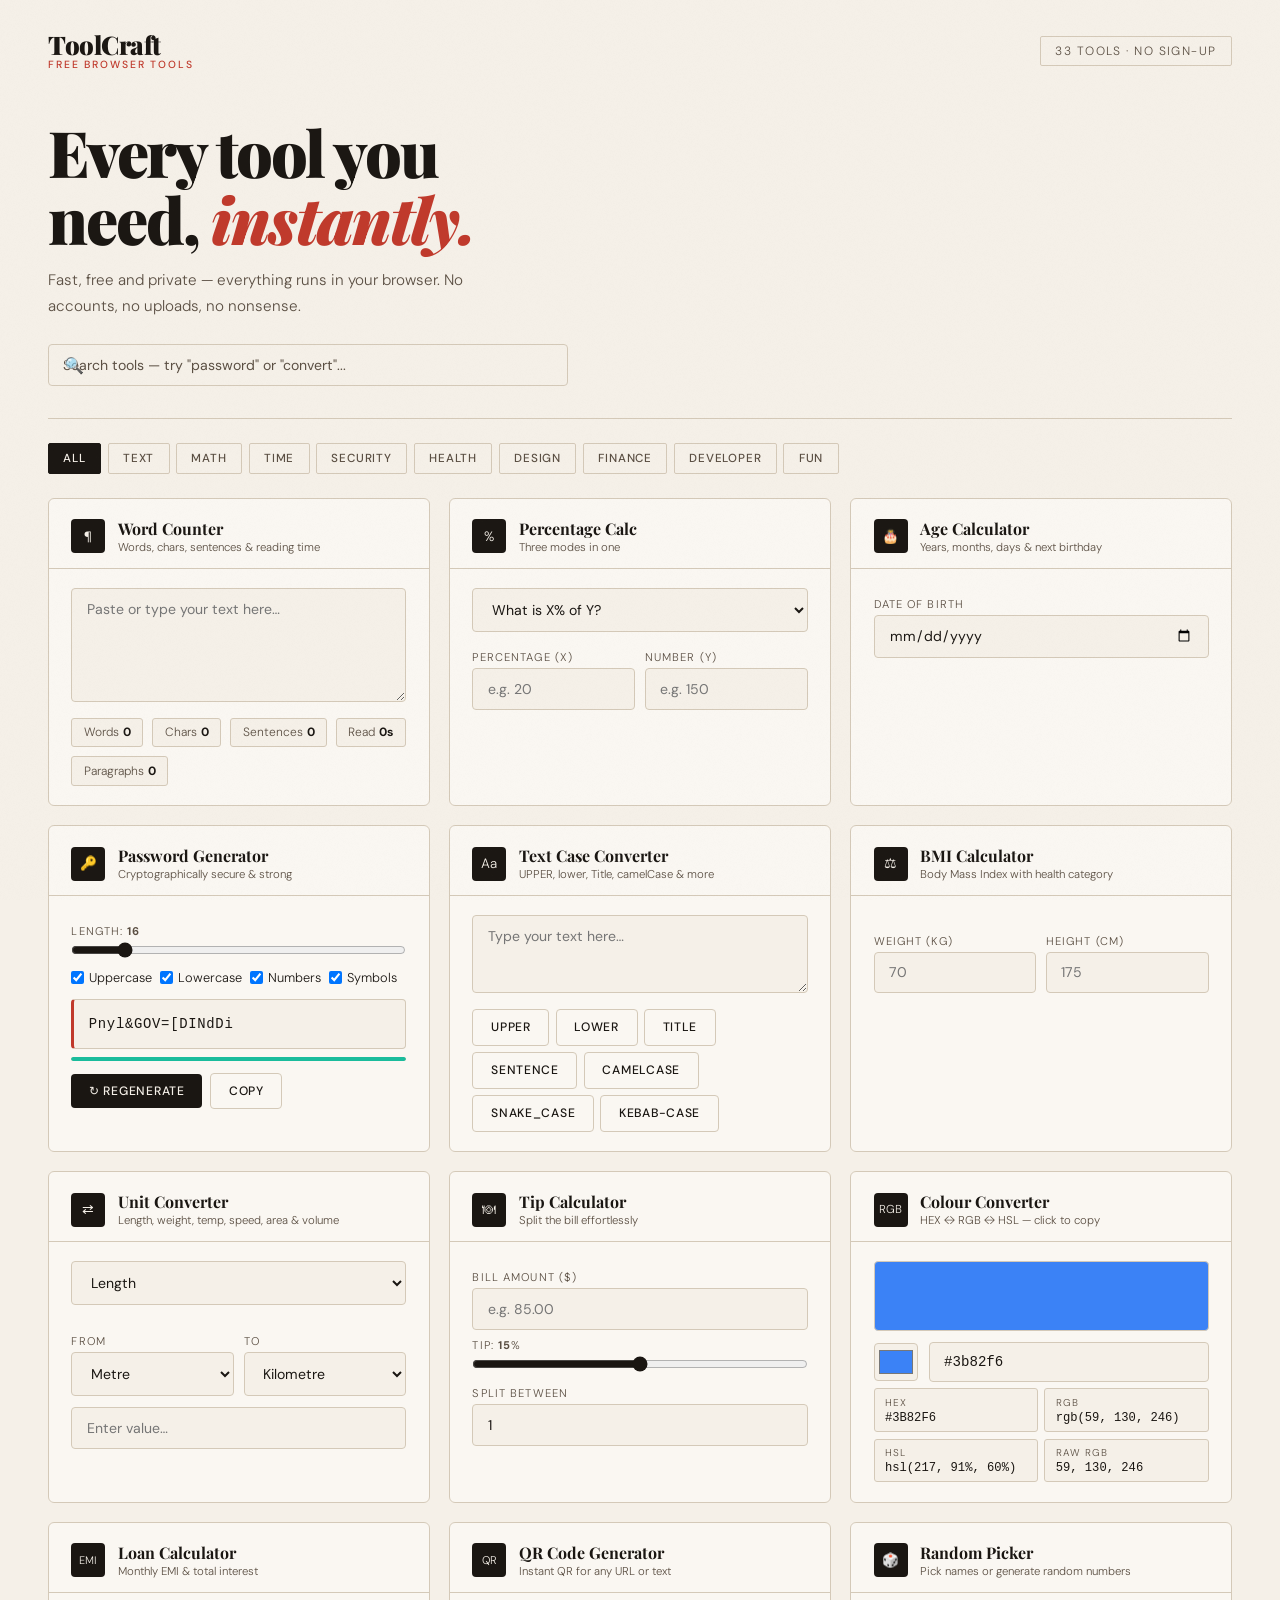
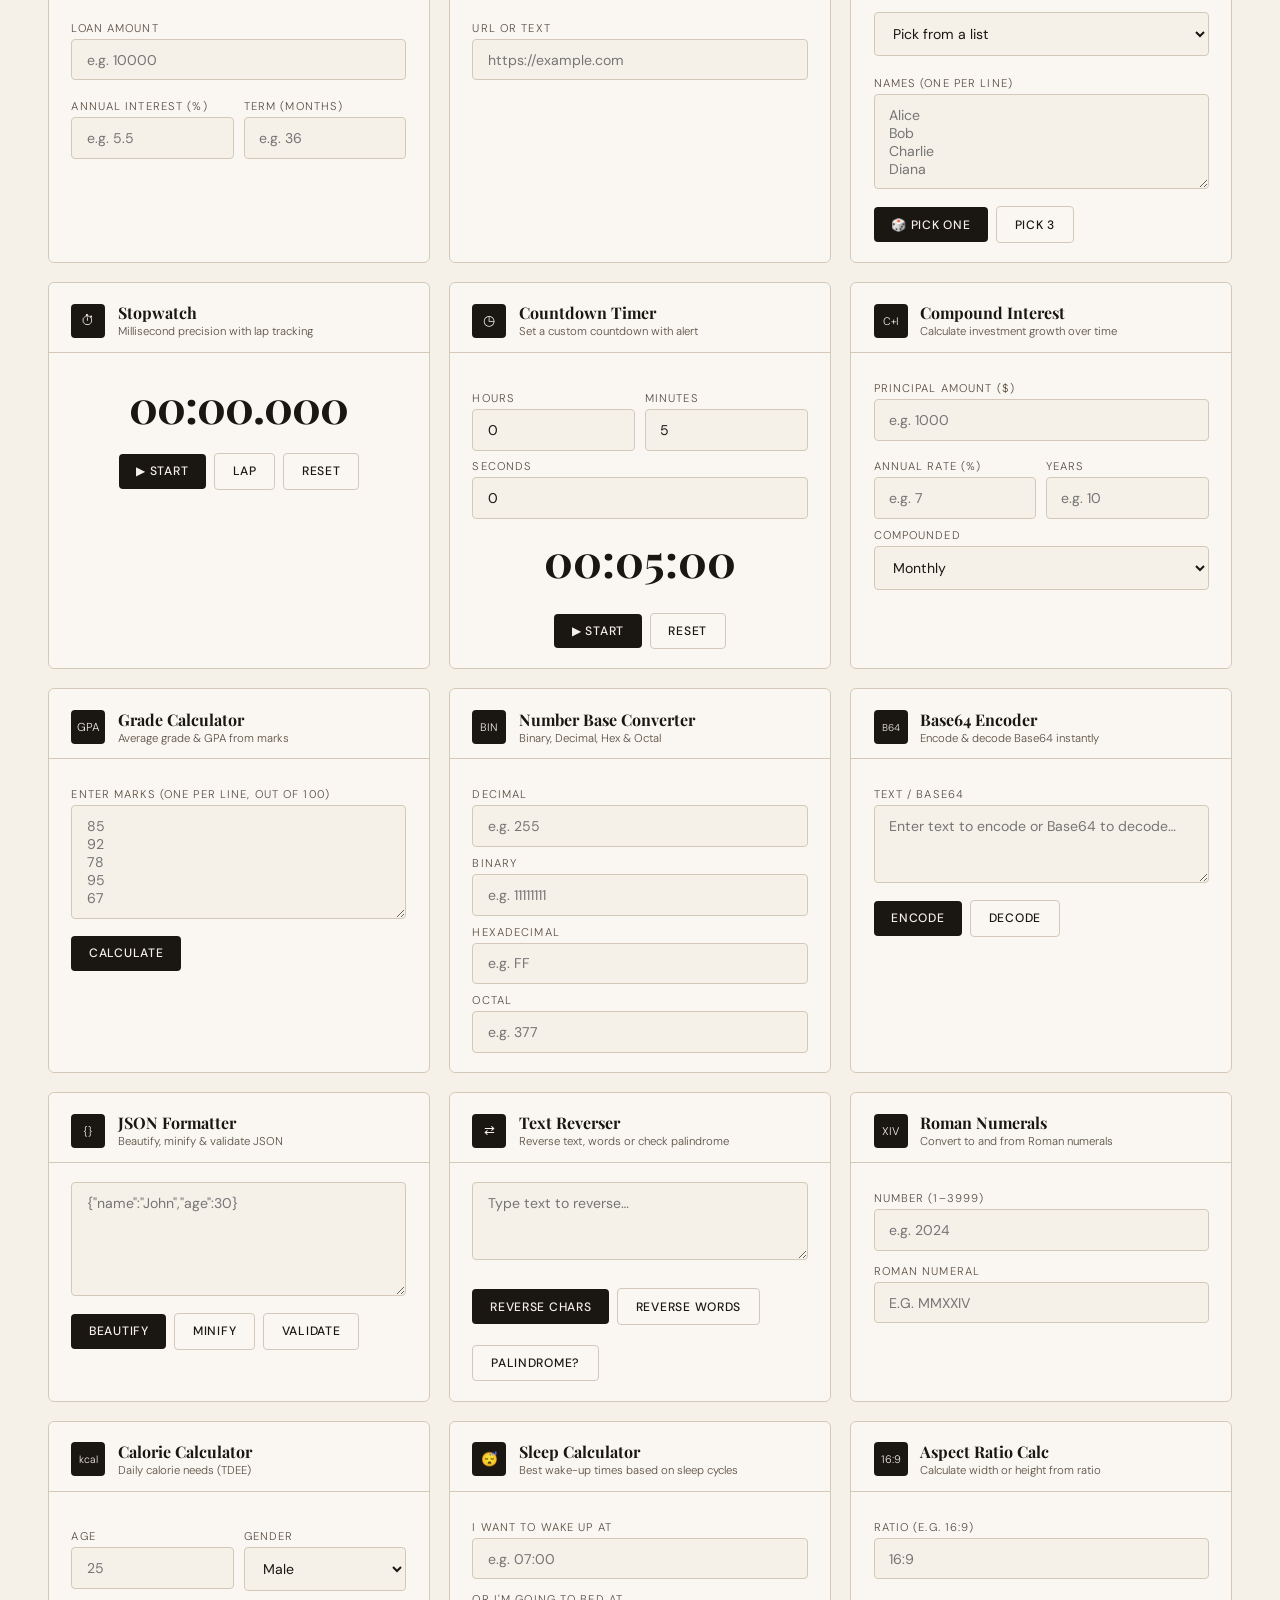
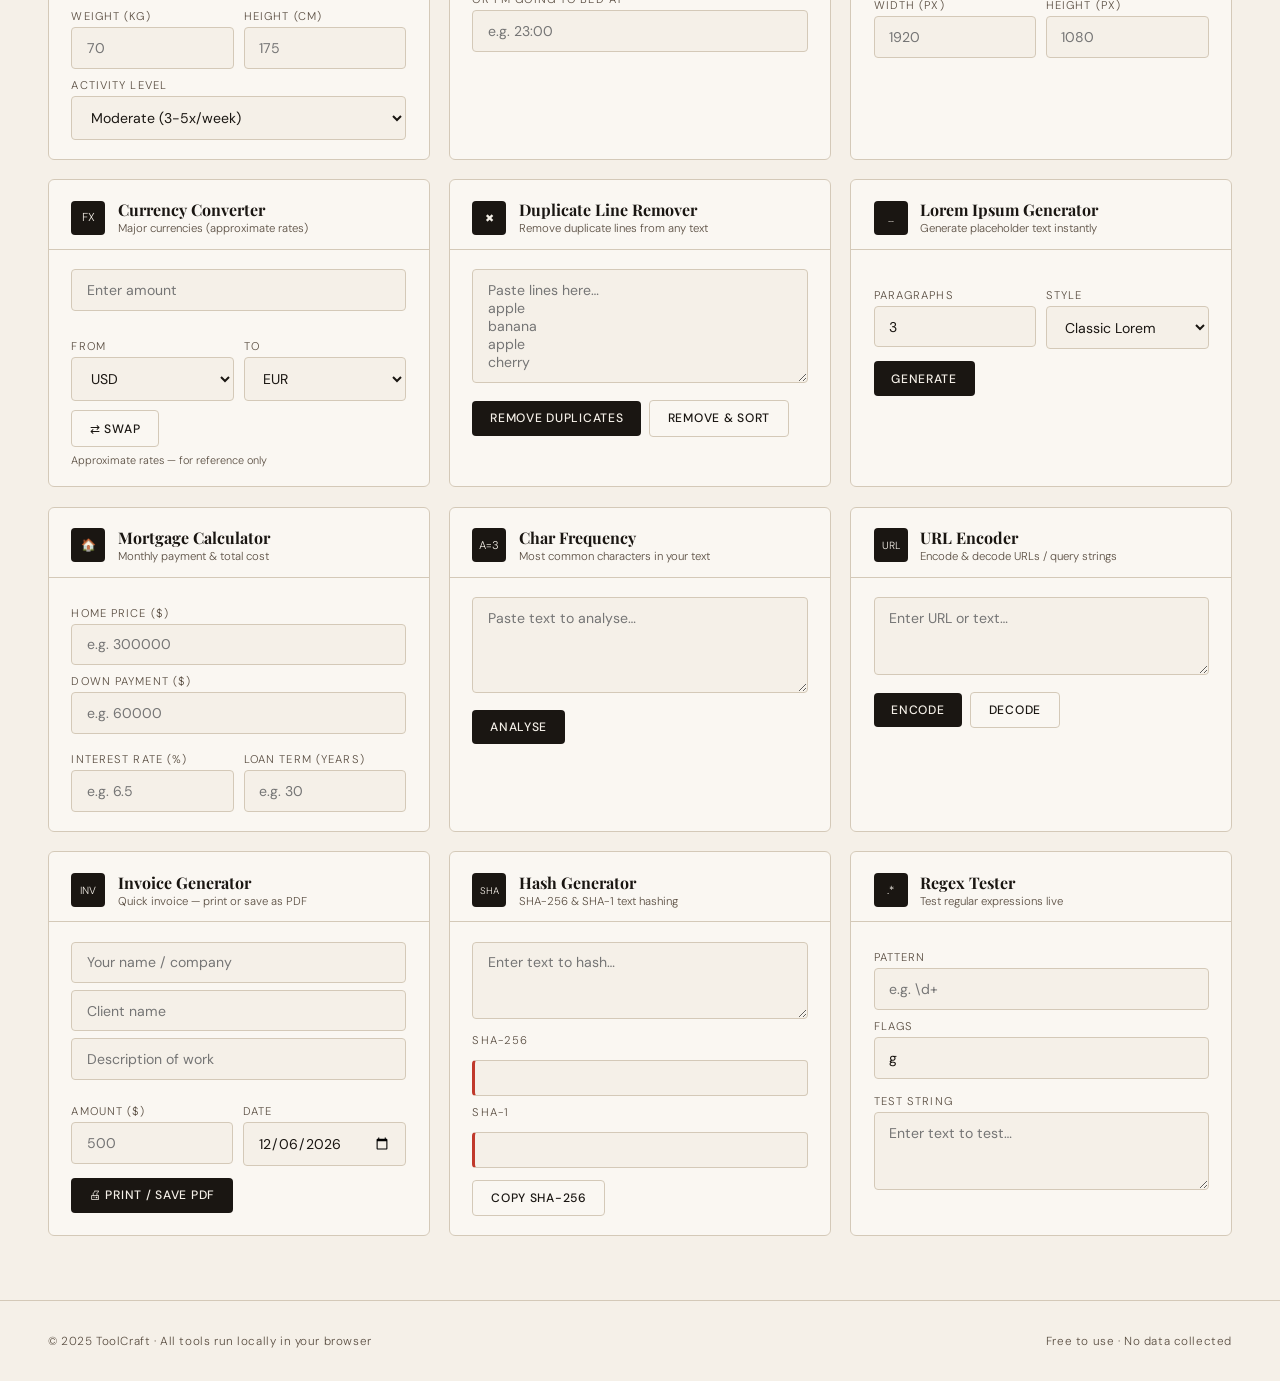
==== commit dce4d725: "Add files via upload" ====
--- a/index.html
+++ b/index.html
@@ -3,10 +3,13 @@
 <head>
 <meta charset="UTF-8"/>
 <meta name="google-site-verification" content="B7Cp20lgpIT8zHr6AgA1UmA8yQLJ6zWXEuzPfnXH7vA"/>
+<link rel="icon" type="image/jpeg" href="/favicon.jpg"/>
+<link rel="shortcut icon" href="/favicon.jpg"/>
 <meta name="viewport" content="width=device-width,initial-scale=1.0"/>
 <meta name="description" content="ToolCraft — 33 free browser tools. Word counter, password generator, QR code, BMI, unit converter, currency converter, loan calculator and more. No sign-up, no data collected."/>
 <title>ToolCraft — 33 Free Browser Tools</title>
 <link href="https://fonts.googleapis.com/css2?family=Playfair+Display:wght@400;700;900&family=DM+Sans:wght@300;400;500&display=swap" rel="stylesheet"/>
+<script async src="https://pagead2.googlesyndication.com/pagead/js/adsbygoogle.js?client=ca-pub-5652501264934418" crossorigin="anonymous"></script>
 <style>
 *,*::before,*::after{box-sizing:border-box;margin:0;padding:0}
 :root{--bg:#f5f0e8;--surface:#faf7f2;--ink:#1a1612;--ink-soft:#5a4e42;--accent:#c0392b;--border:#d4c9b8;--shadow:rgba(26,22,18,.08);--green:#1a7a4a}
@@ -35,7 +38,6 @@
 .search-count{font-size:.78rem;color:var(--ink-soft);margin-top:.5rem;letter-spacing:.05em}
 .no-results{display:none;padding:3rem;text-align:center;color:var(--ink-soft);font-size:.95rem;grid-column:1/-1}
 
-.ad-slot{margin:0 3rem 1.5rem;background:var(--surface);border:1px dashed var(--border);border-radius:4px;height:90px;display:flex;align-items:center;justify-content:center;color:var(--ink-soft);font-size:.75rem;letter-spacing:.1em;text-transform:uppercase}
 
 .nav-tabs{display:flex;gap:.4rem;padding:0 3rem 1.5rem;flex-wrap:wrap;animation:fadeDown .7s .15s ease both}
 .nav-tab{padding:.4rem .9rem;border:1px solid var(--border);border-radius:2px;background:transparent;font-family:'DM Sans',sans-serif;font-size:.73rem;font-weight:500;letter-spacing:.07em;text-transform:uppercase;cursor:pointer;color:var(--ink-soft);transition:all .2s}
@@ -112,7 +114,6 @@
   <div class="search-count" id="search-count"></div>
 </div>
 
-<div class="ad-slot"><!-- Google AdSense 728x90 --> Advertisement &middot; 728&times;90</div>
 <div class="divider"></div>
 <div class="nav-tabs" id="tabs"></div>
 
@@ -604,7 +605,6 @@
 
 </div><!-- /grid -->
 
-<div class="ad-slot" style="margin:0 3rem 0"><!-- Google AdSense 728x90 --> Advertisement &middot; 728&times;90</div>
 <footer>
   <span>&copy; 2025 ToolCraft &middot; All tools run locally in your browser</span>
   <span>Free to use &middot; No data collected</span>
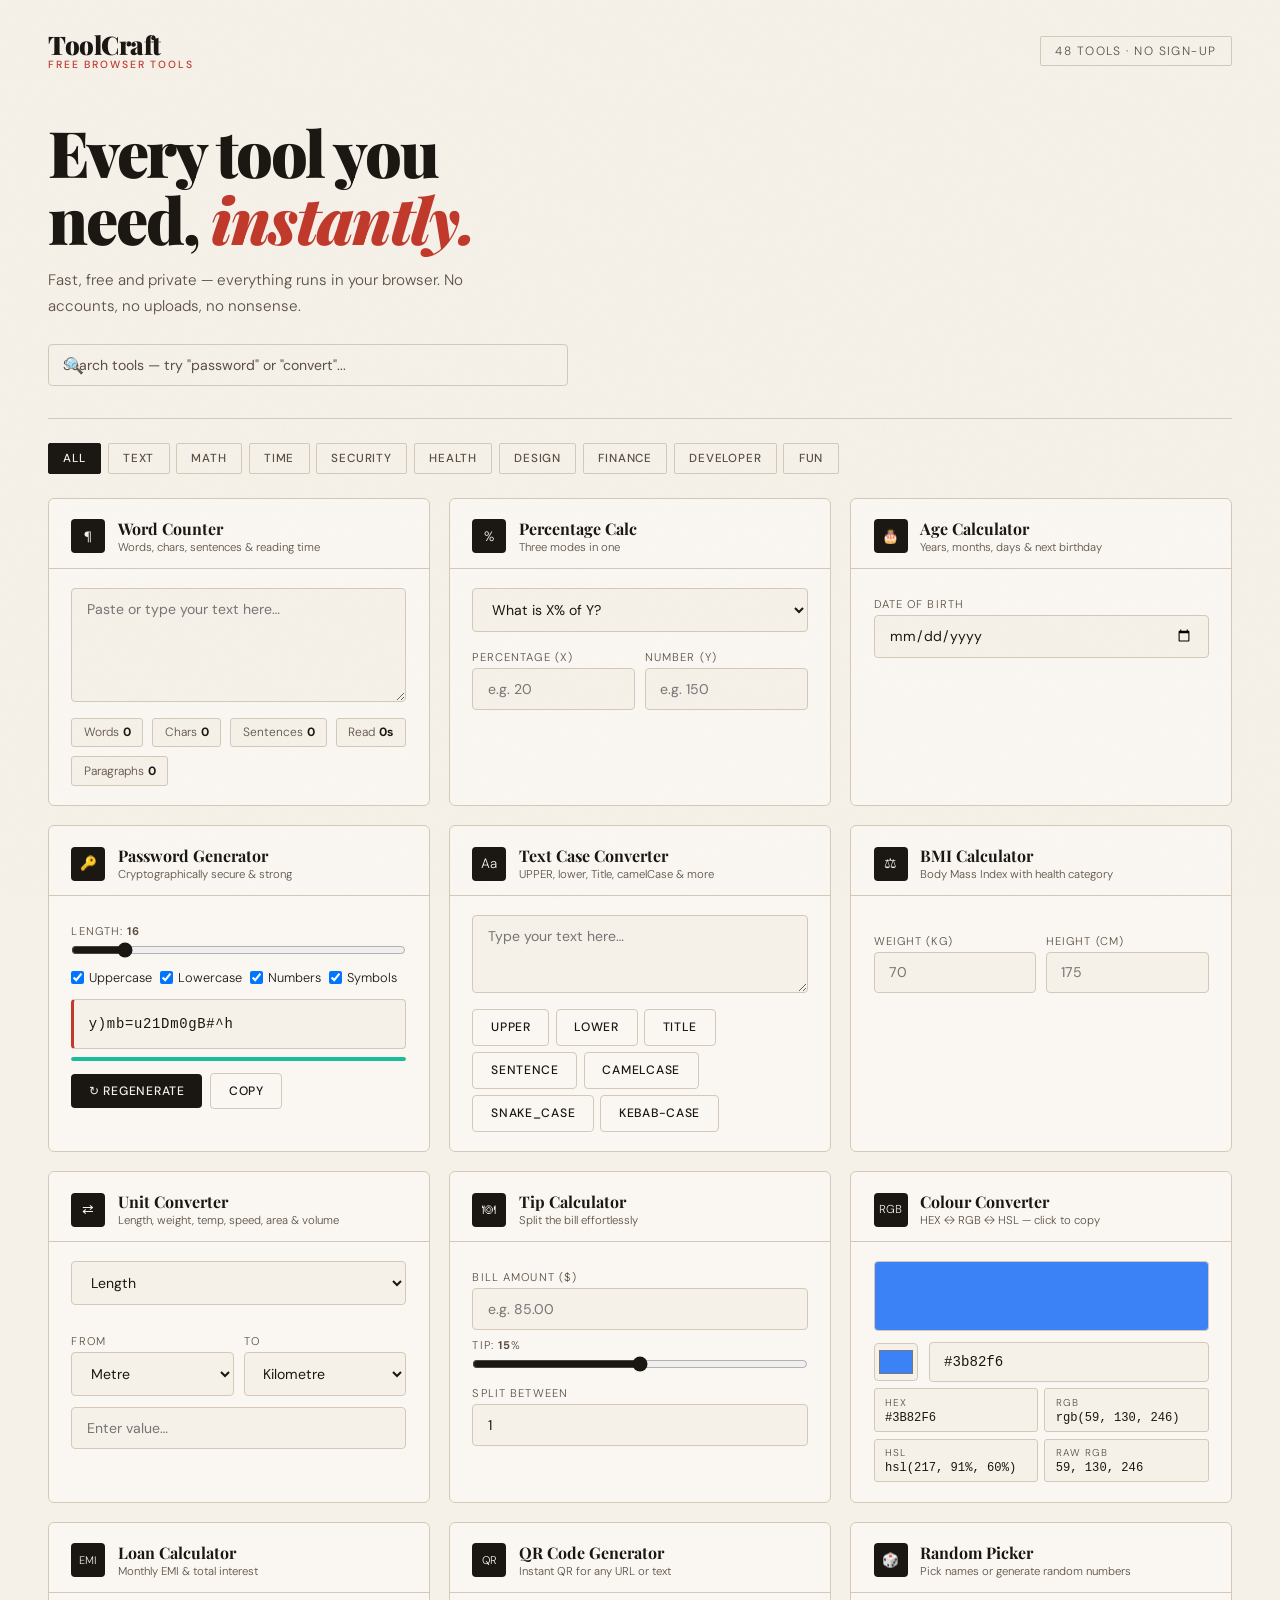
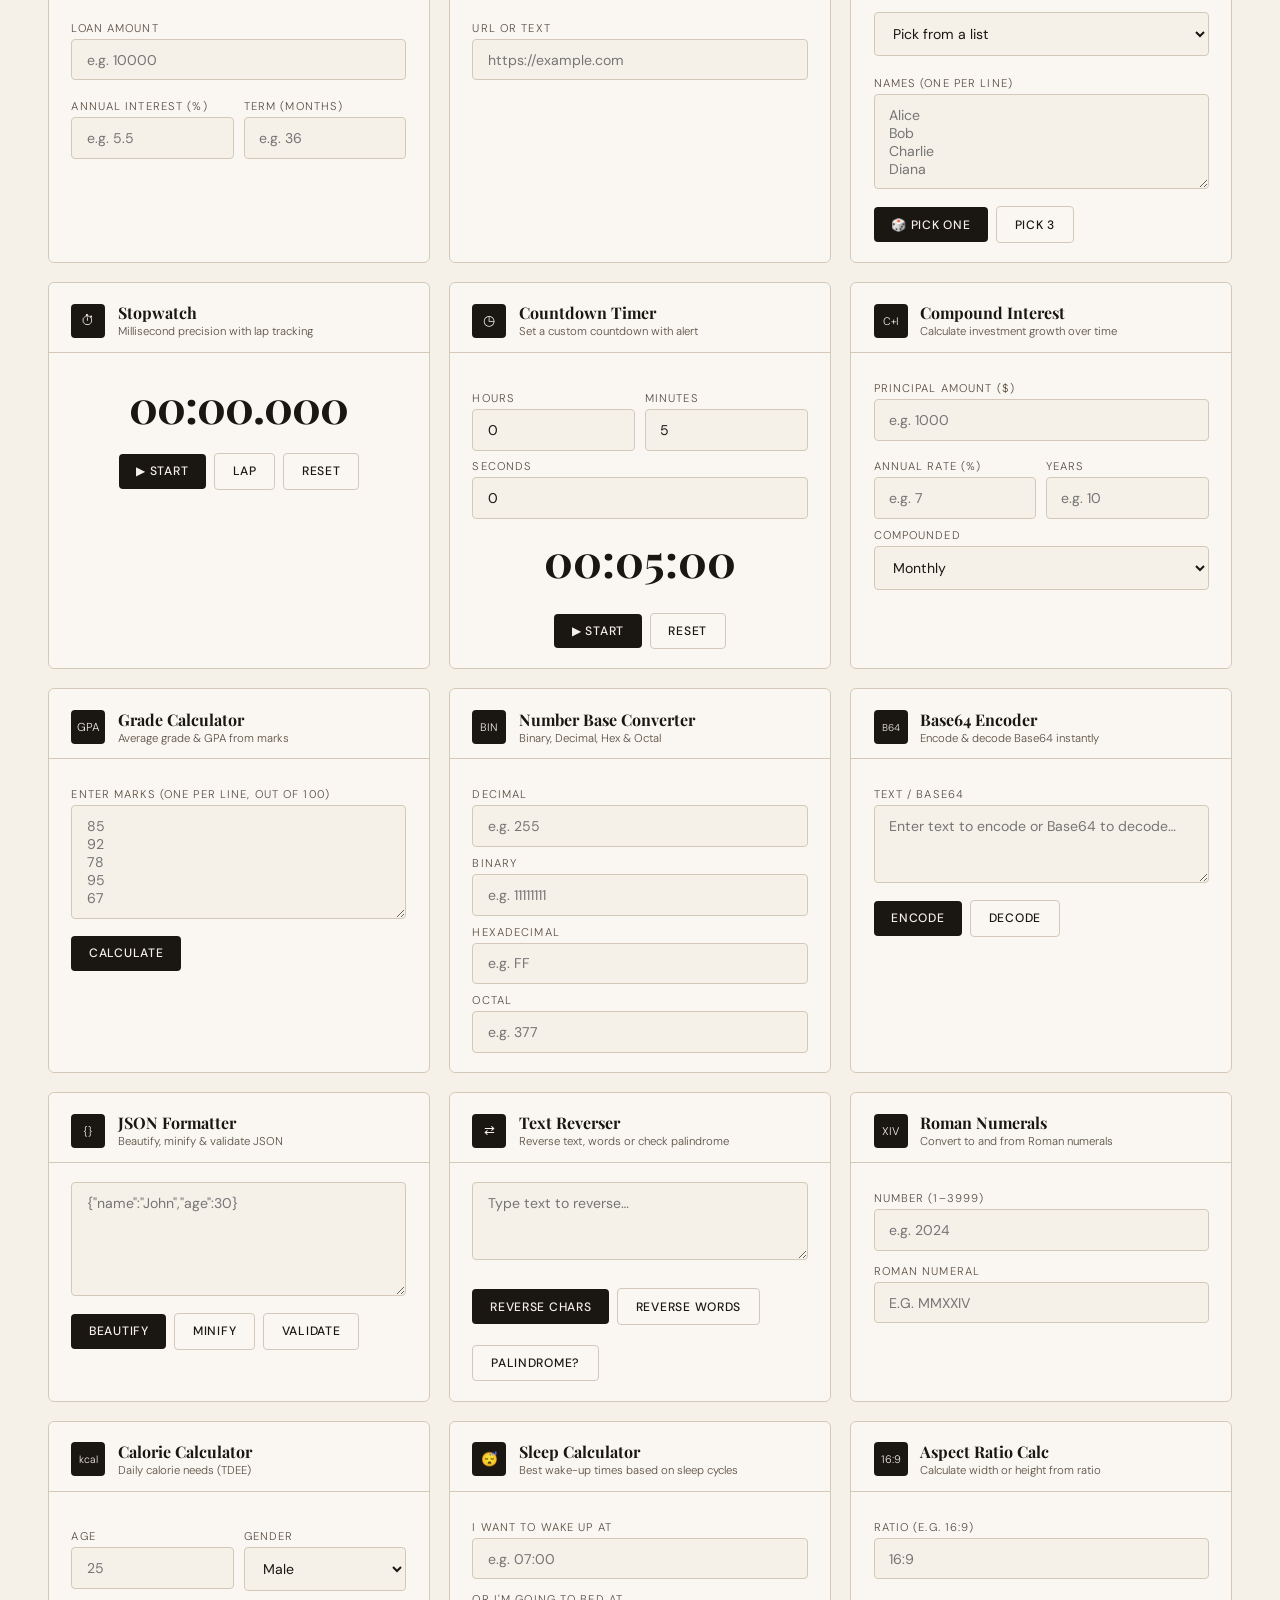
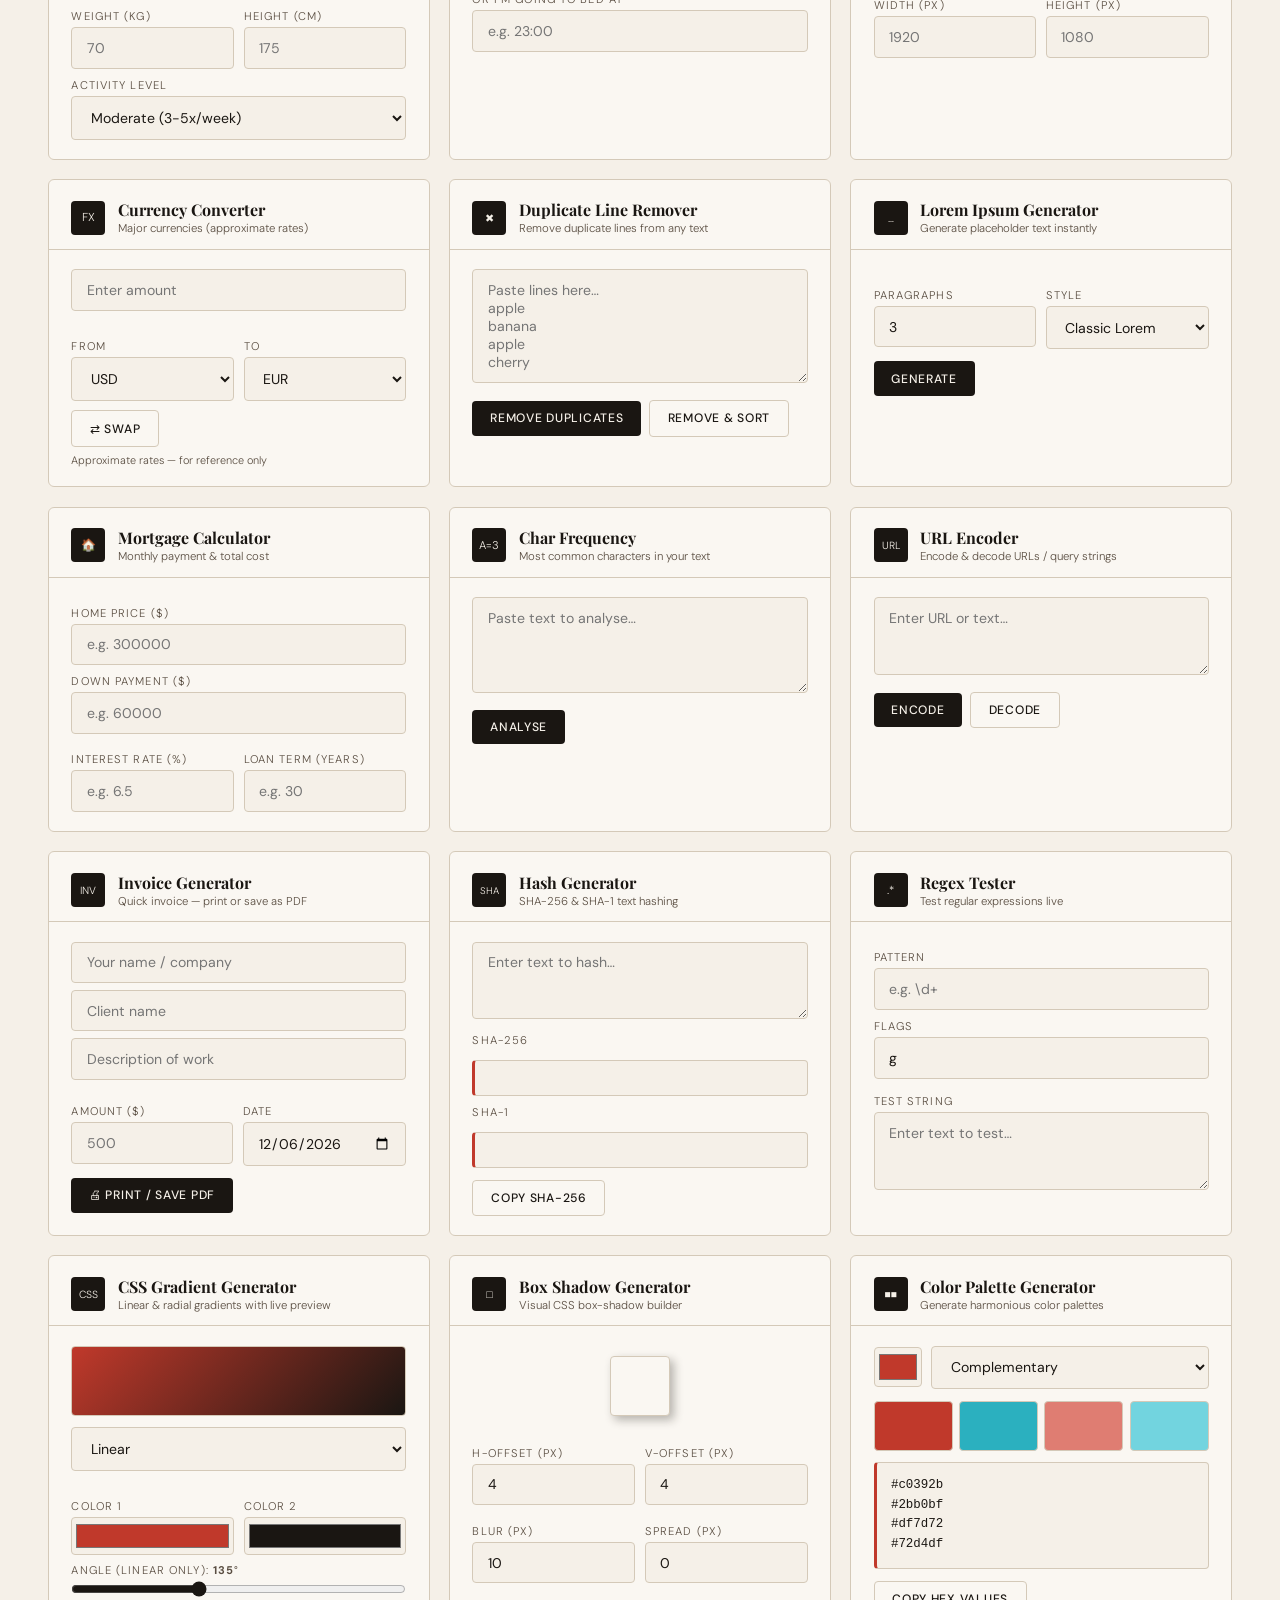
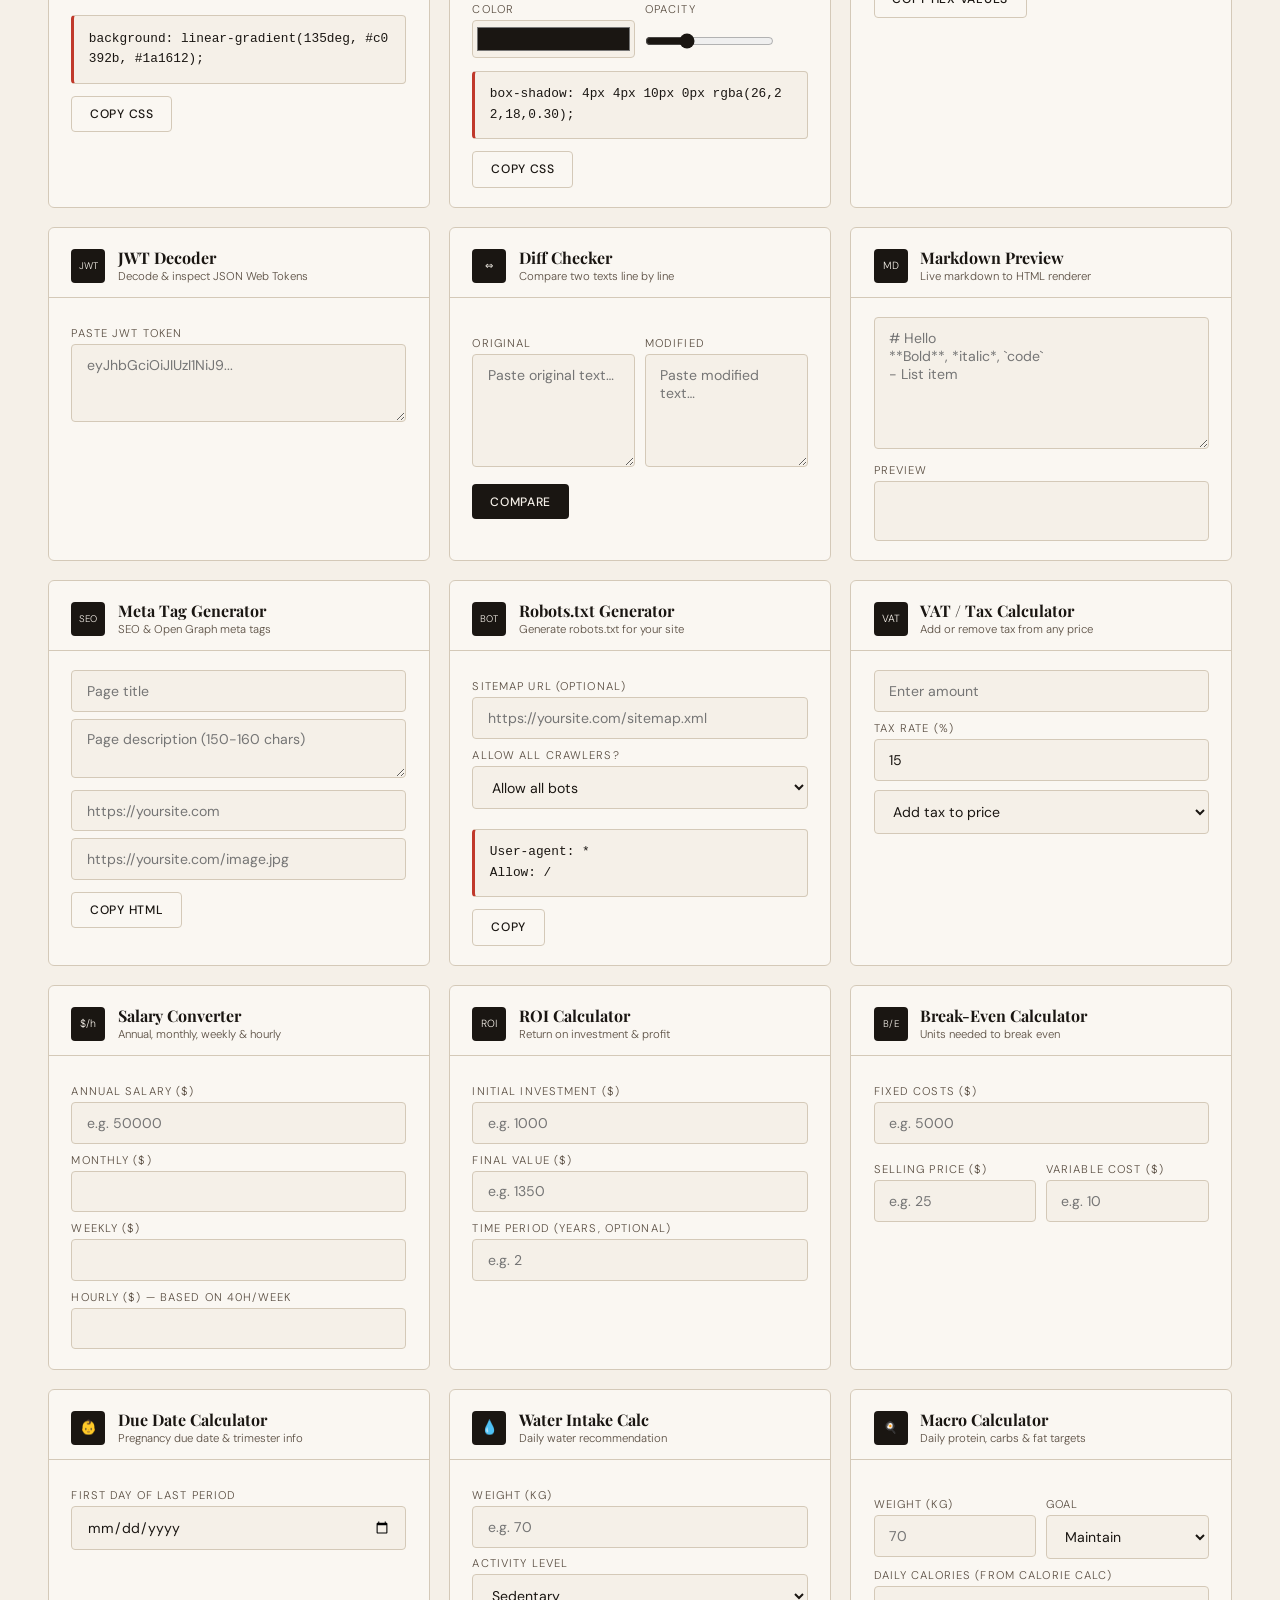
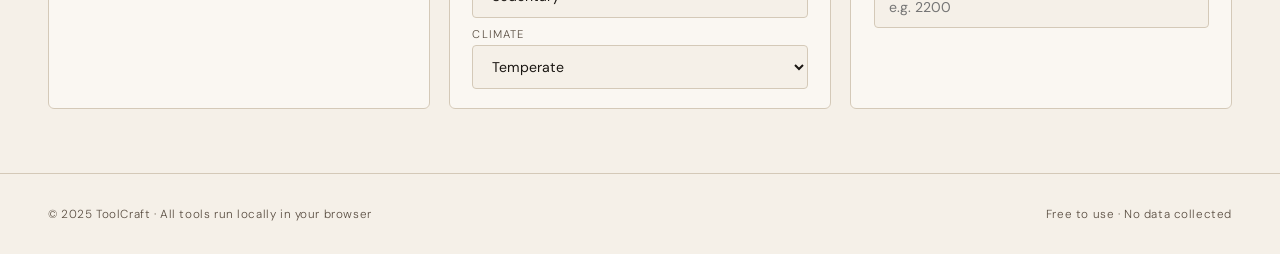
==== commit c2acfd8b: "Add files via upload" ====
--- a/index.html
+++ b/index.html
@@ -6,8 +6,8 @@
 <link rel="icon" type="image/jpeg" href="/favicon.jpg"/>
 <link rel="shortcut icon" href="/favicon.jpg"/>
 <meta name="viewport" content="width=device-width,initial-scale=1.0"/>
-<meta name="description" content="ToolCraft — 33 free browser tools. Word counter, password generator, QR code, BMI, unit converter, currency converter, loan calculator and more. No sign-up, no data collected."/>
-<title>ToolCraft — 33 Free Browser Tools</title>
+<meta name="description" content="ToolCraft — 48 free browser tools. Word counter, password generator, QR code, BMI, unit converter, CSS generator, finance calculators, health tools and more. No sign-up, no data collected."/>
+<title>ToolCraft — 48 Free Browser Tools</title>
 <link href="https://fonts.googleapis.com/css2?family=Playfair+Display:wght@400;700;900&family=DM+Sans:wght@300;400;500&display=swap" rel="stylesheet"/>
 <script async src="https://pagead2.googlesyndication.com/pagead/js/adsbygoogle.js?client=ca-pub-5652501264934418" crossorigin="anonymous"></script>
 <style>
@@ -97,7 +97,7 @@
     <span class="logo-name">ToolCraft</span>
     <span class="logo-tag">Free Browser Tools</span>
   </div>
-  <div class="header-count" id="tool-count">33 Tools &middot; No Sign-up</div>
+  <div class="header-count" id="tool-count">48 Tools &middot; No Sign-up</div>
 </header>
 
 <div class="hero">
@@ -600,6 +600,233 @@
       <label class="input-label">Test String</label>
       <textarea id="rx-input" rows="3" placeholder="Enter text to test…" oninput="testRegex()"></textarea>
       <div class="result-box hidden" id="rx-result"></div>
+    </div>
+  </div>
+
+  <!-- 34. CSS GRADIENT GENERATOR -->
+  <div class="tool-card active" data-tool="developer" data-keywords="css gradient generator background linear radial design color">
+    <div class="card-header"><div class="card-icon" style="font-size:.65rem">CSS</div><div><div class="card-title">CSS Gradient Generator</div><div class="card-subtitle">Linear &amp; radial gradients with live preview</div></div></div>
+    <div class="card-body">
+      <div style="height:70px;border-radius:4px;border:1px solid var(--border);margin-bottom:.7rem" id="grad-preview"></div>
+      <select id="grad-type" onchange="updateGrad()" style="margin-bottom:.6rem"><option value="linear">Linear</option><option value="radial">Radial</option></select>
+      <div class="input-row">
+        <div><label class="input-label">Color 1</label><input type="color" id="grad-c1" value="#c0392b" oninput="updateGrad()" style="width:100%;height:38px;padding:2px;border-radius:4px;border:1px solid var(--border);background:var(--bg);cursor:pointer"/></div>
+        <div><label class="input-label">Color 2</label><input type="color" id="grad-c2" value="#1a1612" oninput="updateGrad()" style="width:100%;height:38px;padding:2px;border-radius:4px;border:1px solid var(--border);background:var(--bg);cursor:pointer"/></div>
+      </div>
+      <label class="input-label">Angle (linear only): <strong id="grad-angle-display">135</strong>°</label>
+      <input type="range" id="grad-angle" min="0" max="360" value="135" oninput="document.getElementById('grad-angle-display').textContent=this.value;updateGrad()" style="width:100%;accent-color:var(--ink)"/>
+      <div class="result-box hidden" id="grad-result" style="font-family:monospace;font-size:.8rem"></div>
+      <div class="btn-row"><button class="btn btn-ghost" onclick="copyEl('grad-result','grad-copied')">Copy CSS</button><span class="copied" id="grad-copied">Copied!</span></div>
+    </div>
+  </div>
+
+  <!-- 35. BOX SHADOW GENERATOR -->
+  <div class="tool-card active" data-tool="developer" data-keywords="css box shadow generator design web developer">
+    <div class="card-header"><div class="card-icon" style="font-size:.65rem">&#9633;</div><div><div class="card-title">Box Shadow Generator</div><div class="card-subtitle">Visual CSS box-shadow builder</div></div></div>
+    <div class="card-body">
+      <div style="height:80px;display:flex;align-items:center;justify-content:center;margin-bottom:.7rem">
+        <div id="shadow-preview" style="width:60px;height:60px;background:var(--surface);border:1px solid var(--border);border-radius:4px"></div>
+      </div>
+      <div class="input-row">
+        <div><label class="input-label">H-offset (px)</label><input type="number" id="sh-x" value="4" oninput="updateShadow()"/></div>
+        <div><label class="input-label">V-offset (px)</label><input type="number" id="sh-y" value="4" oninput="updateShadow()"/></div>
+      </div>
+      <div class="input-row">
+        <div><label class="input-label">Blur (px)</label><input type="number" id="sh-blur" value="10" oninput="updateShadow()"/></div>
+        <div><label class="input-label">Spread (px)</label><input type="number" id="sh-spread" value="0" oninput="updateShadow()"/></div>
+      </div>
+      <div class="input-row">
+        <div><label class="input-label">Color</label><input type="color" id="sh-color" value="#1a1612" oninput="updateShadow()" style="width:100%;height:38px;padding:2px;border-radius:4px;border:1px solid var(--border);background:var(--bg);cursor:pointer"/></div>
+        <div><label class="input-label">Opacity</label><input type="range" id="sh-opacity" min="0" max="100" value="30" oninput="updateShadow()" style="margin-top:.8rem;accent-color:var(--ink)"/></div>
+      </div>
+      <div class="result-box hidden" id="sh-result" style="font-family:monospace;font-size:.8rem"></div>
+      <div class="btn-row"><button class="btn btn-ghost" onclick="copyEl('sh-result','sh-copied')">Copy CSS</button><span class="copied" id="sh-copied">Copied!</span></div>
+    </div>
+  </div>
+
+  <!-- 36. COLOR PALETTE GENERATOR -->
+  <div class="tool-card active" data-tool="design" data-keywords="color palette generator scheme complementary analogous design">
+    <div class="card-header"><div class="card-icon" style="font-size:.65rem">&#9632;&#9632;</div><div><div class="card-title">Color Palette Generator</div><div class="card-subtitle">Generate harmonious color palettes</div></div></div>
+    <div class="card-body">
+      <div style="display:flex;gap:.6rem;align-items:center;margin-bottom:.7rem">
+        <input type="color" id="pal-base" value="#c0392b" oninput="genPalette()" style="width:48px;height:40px;padding:2px;border-radius:4px;border:1px solid var(--border);background:var(--bg);cursor:pointer;flex-shrink:0"/>
+        <select id="pal-type" onchange="genPalette()" style="flex:1"><option value="complementary">Complementary</option><option value="analogous">Analogous</option><option value="triadic">Triadic</option><option value="shades">Shades</option></select>
+      </div>
+      <div id="pal-swatches" style="display:flex;gap:.4rem;flex-wrap:wrap"></div>
+      <div class="result-box hidden" id="pal-result" style="font-family:monospace;font-size:.78rem;margin-top:.7rem"></div>
+      <div class="btn-row"><button class="btn btn-ghost" onclick="copyEl('pal-result','pal-copied')">Copy HEX Values</button><span class="copied" id="pal-copied">Copied!</span></div>
+    </div>
+  </div>
+
+  <!-- 37. JWT DECODER -->
+  <div class="tool-card active" data-tool="developer" data-keywords="jwt decoder json web token decode header payload developer">
+    <div class="card-header"><div class="card-icon" style="font-size:.6rem">JWT</div><div><div class="card-title">JWT Decoder</div><div class="card-subtitle">Decode &amp; inspect JSON Web Tokens</div></div></div>
+    <div class="card-body">
+      <label class="input-label">Paste JWT Token</label>
+      <textarea id="jwt-input" rows="3" placeholder="eyJhbGciOiJIUzI1NiJ9..." oninput="decodeJWT()"></textarea>
+      <div class="result-box hidden" id="jwt-header" style="font-family:monospace;font-size:.78rem"></div>
+      <div class="result-box hidden" id="jwt-payload" style="font-family:monospace;font-size:.78rem;margin-top:.4rem"></div>
+      <div id="jwt-status" style="font-size:.78rem;margin-top:.4rem;color:var(--ink-soft)"></div>
+    </div>
+  </div>
+
+  <!-- 38. DIFF CHECKER -->
+  <div class="tool-card active" data-tool="developer" data-keywords="diff checker compare text difference two files developer">
+    <div class="card-header"><div class="card-icon" style="font-size:.65rem">&#8660;</div><div><div class="card-title">Diff Checker</div><div class="card-subtitle">Compare two texts line by line</div></div></div>
+    <div class="card-body">
+      <div class="input-row">
+        <div><label class="input-label">Original</label><textarea id="diff-a" rows="5" placeholder="Paste original text…"></textarea></div>
+        <div><label class="input-label">Modified</label><textarea id="diff-b" rows="5" placeholder="Paste modified text…"></textarea></div>
+      </div>
+      <button class="btn" onclick="runDiff()">Compare</button>
+      <div id="diff-result" style="margin-top:.7rem;font-family:monospace;font-size:.8rem;max-height:200px;overflow-y:auto"></div>
+    </div>
+  </div>
+
+  <!-- 39. MARKDOWN PREVIEW -->
+  <div class="tool-card active" data-tool="developer" data-keywords="markdown preview render live editor md developer">
+    <div class="card-header"><div class="card-icon" style="font-size:.65rem">MD</div><div><div class="card-title">Markdown Preview</div><div class="card-subtitle">Live markdown to HTML renderer</div></div></div>
+    <div class="card-body">
+      <textarea id="md-input" rows="6" placeholder="# Hello&#10;**Bold**, *italic*, `code`&#10;- List item" oninput="renderMD()"></textarea>
+      <label class="input-label">Preview</label>
+      <div id="md-preview" style="padding:.7rem;background:var(--bg);border:1px solid var(--border);border-radius:4px;min-height:60px;font-size:.87rem;line-height:1.6"></div>
+    </div>
+  </div>
+
+  <!-- 40. META TAG GENERATOR -->
+  <div class="tool-card active" data-tool="developer" data-keywords="meta tag generator seo og open graph twitter card html head">
+    <div class="card-header"><div class="card-icon" style="font-size:.6rem">SEO</div><div><div class="card-title">Meta Tag Generator</div><div class="card-subtitle">SEO &amp; Open Graph meta tags</div></div></div>
+    <div class="card-body">
+      <input type="text" id="meta-title" placeholder="Page title" style="margin-bottom:.4rem" oninput="genMeta()"/>
+      <textarea id="meta-desc" rows="2" placeholder="Page description (150-160 chars)" oninput="genMeta()"></textarea>
+      <input type="text" id="meta-url" placeholder="https://yoursite.com" style="margin-top:.4rem" oninput="genMeta()"/>
+      <input type="text" id="meta-img" placeholder="https://yoursite.com/image.jpg" style="margin-top:.4rem" oninput="genMeta()"/>
+      <div class="result-box hidden" id="meta-result" style="font-family:monospace;font-size:.75rem;max-height:160px;overflow-y:auto"></div>
+      <div class="btn-row"><button class="btn btn-ghost" onclick="copyEl('meta-result','meta-copied')">Copy HTML</button><span class="copied" id="meta-copied">Copied!</span></div>
+    </div>
+  </div>
+
+  <!-- 41. ROBOTS.TXT GENERATOR -->
+  <div class="tool-card active" data-tool="developer" data-keywords="robots txt generator seo crawl disallow sitemap">
+    <div class="card-header"><div class="card-icon" style="font-size:.6rem">BOT</div><div><div class="card-title">Robots.txt Generator</div><div class="card-subtitle">Generate robots.txt for your site</div></div></div>
+    <div class="card-body">
+      <label class="input-label">Sitemap URL (optional)</label>
+      <input type="text" id="rob-sitemap" placeholder="https://yoursite.com/sitemap.xml" oninput="genRobots()"/>
+      <label class="input-label">Allow all crawlers?</label>
+      <select id="rob-mode" onchange="genRobots()" style="margin-bottom:.4rem">
+        <option value="all">Allow all bots</option>
+        <option value="none">Block all bots</option>
+        <option value="custom">Custom rules</option>
+      </select>
+      <div id="rob-custom" style="display:none">
+        <input type="text" id="rob-disallow" placeholder="Disallow: /admin/" style="margin-bottom:.4rem" oninput="genRobots()"/>
+      </div>
+      <div class="result-box hidden" id="rob-result" style="font-family:monospace;font-size:.8rem"></div>
+      <div class="btn-row"><button class="btn btn-ghost" onclick="copyEl('rob-result','rob-copied')">Copy</button><span class="copied" id="rob-copied">Copied!</span></div>
+    </div>
+  </div>
+
+  <!-- 42. VAT / TAX CALCULATOR -->
+  <div class="tool-card active" data-tool="finance" data-keywords="vat tax calculator gst percentage inclusive exclusive price">
+    <div class="card-header"><div class="card-icon" style="font-size:.65rem">VAT</div><div><div class="card-title">VAT / Tax Calculator</div><div class="card-subtitle">Add or remove tax from any price</div></div></div>
+    <div class="card-body">
+      <input type="number" id="vat-amount" placeholder="Enter amount" oninput="calcVAT()"/>
+      <label class="input-label">Tax Rate (%)</label>
+      <input type="number" id="vat-rate" value="15" oninput="calcVAT()"/>
+      <select id="vat-mode" onchange="calcVAT()" style="margin-top:.6rem">
+        <option value="add">Add tax to price</option>
+        <option value="remove">Remove tax from price</option>
+      </select>
+      <div class="result-box hidden" id="vat-result"></div>
+    </div>
+  </div>
+
+  <!-- 43. SALARY TO HOURLY -->
+  <div class="tool-card active" data-tool="finance" data-keywords="salary hourly rate converter annual monthly weekly pay calculator">
+    <div class="card-header"><div class="card-icon" style="font-size:.65rem">$/h</div><div><div class="card-title">Salary Converter</div><div class="card-subtitle">Annual, monthly, weekly &amp; hourly</div></div></div>
+    <div class="card-body">
+      <label class="input-label">Annual Salary ($)</label>
+      <input type="number" id="sal-annual" placeholder="e.g. 50000" oninput="calcSalary('annual')"/>
+      <label class="input-label">Monthly ($)</label>
+      <input type="number" id="sal-monthly" placeholder="" oninput="calcSalary('monthly')"/>
+      <label class="input-label">Weekly ($)</label>
+      <input type="number" id="sal-weekly" placeholder="" oninput="calcSalary('weekly')"/>
+      <label class="input-label">Hourly ($) — based on 40h/week</label>
+      <input type="number" id="sal-hourly" placeholder="" oninput="calcSalary('hourly')"/>
+    </div>
+  </div>
+
+  <!-- 44. ROI CALCULATOR -->
+  <div class="tool-card active" data-tool="finance" data-keywords="roi return on investment calculator profit gain finance">
+    <div class="card-header"><div class="card-icon" style="font-size:.65rem">ROI</div><div><div class="card-title">ROI Calculator</div><div class="card-subtitle">Return on investment &amp; profit</div></div></div>
+    <div class="card-body">
+      <label class="input-label">Initial Investment ($)</label>
+      <input type="number" id="roi-invest" placeholder="e.g. 1000" oninput="calcROI()"/>
+      <label class="input-label">Final Value ($)</label>
+      <input type="number" id="roi-final" placeholder="e.g. 1350" oninput="calcROI()"/>
+      <label class="input-label">Time Period (years, optional)</label>
+      <input type="number" id="roi-years" placeholder="e.g. 2" oninput="calcROI()"/>
+      <div class="result-box hidden" id="roi-result"></div>
+    </div>
+  </div>
+
+  <!-- 45. BREAK-EVEN CALCULATOR -->
+  <div class="tool-card active" data-tool="finance" data-keywords="break even calculator business fixed variable cost profit">
+    <div class="card-header"><div class="card-icon" style="font-size:.6rem">B/E</div><div><div class="card-title">Break-Even Calculator</div><div class="card-subtitle">Units needed to break even</div></div></div>
+    <div class="card-body">
+      <label class="input-label">Fixed Costs ($)</label>
+      <input type="number" id="be-fixed" placeholder="e.g. 5000" oninput="calcBE()"/>
+      <div class="input-row">
+        <div><label class="input-label">Selling Price ($)</label><input type="number" id="be-price" placeholder="e.g. 25" oninput="calcBE()"/></div>
+        <div><label class="input-label">Variable Cost ($)</label><input type="number" id="be-var" placeholder="e.g. 10" oninput="calcBE()"/></div>
+      </div>
+      <div class="result-box hidden" id="be-result"></div>
+    </div>
+  </div>
+
+  <!-- 46. PREGNANCY DUE DATE -->
+  <div class="tool-card active" data-tool="health" data-keywords="pregnancy due date calculator last period weeks trimester baby">
+    <div class="card-header"><div class="card-icon">&#128118;</div><div><div class="card-title">Due Date Calculator</div><div class="card-subtitle">Pregnancy due date &amp; trimester info</div></div></div>
+    <div class="card-body">
+      <label class="input-label">First day of last period</label>
+      <input type="date" id="preg-lmp" onchange="calcPregnancy()"/>
+      <div class="result-box hidden" id="preg-result"></div>
+    </div>
+  </div>
+
+  <!-- 47. WATER INTAKE CALCULATOR -->
+  <div class="tool-card active" data-tool="health" data-keywords="water intake calculator daily hydration drink health weight">
+    <div class="card-header"><div class="card-icon">&#128167;</div><div><div class="card-title">Water Intake Calc</div><div class="card-subtitle">Daily water recommendation</div></div></div>
+    <div class="card-body">
+      <label class="input-label">Weight (kg)</label>
+      <input type="number" id="water-w" placeholder="e.g. 70" oninput="calcWater()"/>
+      <label class="input-label">Activity Level</label>
+      <select id="water-act" onchange="calcWater()">
+        <option value="1">Sedentary</option>
+        <option value="1.2">Lightly active</option>
+        <option value="1.4">Moderately active</option>
+        <option value="1.6">Very active</option>
+      </select>
+      <label class="input-label">Climate</label>
+      <select id="water-climate" onchange="calcWater()">
+        <option value="0">Temperate</option>
+        <option value="0.5">Hot / tropical</option>
+      </select>
+      <div class="result-box hidden" id="water-result"></div>
+    </div>
+  </div>
+
+  <!-- 48. MACRO CALCULATOR -->
+  <div class="tool-card active" data-tool="health" data-keywords="macro calculator protein carbs fat diet nutrition fitness calories">
+    <div class="card-header"><div class="card-icon" style="font-size:.65rem">&#127859;</div><div><div class="card-title">Macro Calculator</div><div class="card-subtitle">Daily protein, carbs &amp; fat targets</div></div></div>
+    <div class="card-body">
+      <div class="input-row">
+        <div><label class="input-label">Weight (kg)</label><input type="number" id="mac-w" placeholder="70" oninput="calcMacros()"/></div>
+        <div><label class="input-label">Goal</label><select id="mac-goal" onchange="calcMacros()"><option value="cut">Lose fat</option><option value="maintain" selected>Maintain</option><option value="bulk">Gain muscle</option></select></div>
+      </div>
+      <label class="input-label">Daily Calories (from Calorie Calc)</label>
+      <input type="number" id="mac-cal" placeholder="e.g. 2200" oninput="calcMacros()"/>
+      <div class="result-box hidden" id="mac-result"></div>
     </div>
   </div>
 
@@ -1099,6 +1326,238 @@
   }catch(e){res.textContent='Invalid regex: '+e.message;res.classList.remove('hidden');}
 }
 
+
+// ── CSS GRADIENT GENERATOR ────────────────────────────────────────────────────
+function updateGrad(){
+  const type=document.getElementById('grad-type').value;
+  const c1=document.getElementById('grad-c1').value;
+  const c2=document.getElementById('grad-c2').value;
+  const angle=document.getElementById('grad-angle').value;
+  const css=type==='linear'?`linear-gradient(${angle}deg, ${c1}, ${c2})`:`radial-gradient(circle, ${c1}, ${c2})`;
+  document.getElementById('grad-preview').style.background=css;
+  const res=document.getElementById('grad-result');
+  res.textContent='background: '+css+';';
+  res.classList.remove('hidden');
+}
+
+// ── BOX SHADOW GENERATOR ──────────────────────────────────────────────────────
+function updateShadow(){
+  const x=document.getElementById('sh-x').value||0;
+  const y=document.getElementById('sh-y').value||0;
+  const blur=document.getElementById('sh-blur').value||0;
+  const spread=document.getElementById('sh-spread').value||0;
+  const color=document.getElementById('sh-color').value;
+  const opacity=(document.getElementById('sh-opacity').value/100).toFixed(2);
+  const r=parseInt(color.slice(1,3),16),g=parseInt(color.slice(3,5),16),b=parseInt(color.slice(5,7),16);
+  const shadow=`${x}px ${y}px ${blur}px ${spread}px rgba(${r},${g},${b},${opacity})`;
+  document.getElementById('shadow-preview').style.boxShadow=shadow;
+  const res=document.getElementById('sh-result');
+  res.textContent='box-shadow: '+shadow+';';
+  res.classList.remove('hidden');
+}
+
+// ── COLOR PALETTE GENERATOR ───────────────────────────────────────────────────
+function hexToHSL(hex){
+  let r=parseInt(hex.slice(1,3),16)/255,g=parseInt(hex.slice(3,5),16)/255,b=parseInt(hex.slice(5,7),16)/255;
+  const max=Math.max(r,g,b),min=Math.min(r,g,b);let h,s,l=(max+min)/2;
+  if(max===min){h=s=0;}else{const d=max-min;s=l>.5?d/(2-max-min):d/(max+min);switch(max){case r:h=((g-b)/d+(g<b?6:0))/6;break;case g:h=((b-r)/d+2)/6;break;default:h=((r-g)/d+4)/6;}}
+  return{h:Math.round(h*360),s:Math.round(s*100),l:Math.round(l*100)};
+}
+function hslToHex(h,s,l){s/=100;l/=100;const k=n=>(n+h/30)%12,a=s*Math.min(l,1-l),f=n=>l-a*Math.max(-1,Math.min(k(n)-3,Math.min(9-k(n),1)));return '#'+[f(0),f(8),f(4)].map(x=>Math.round(x*255).toString(16).padStart(2,'0')).join('');}
+function genPalette(){
+  const base=document.getElementById('pal-base').value;
+  const type=document.getElementById('pal-type').value;
+  const{h,s,l}=hexToHSL(base);
+  let colors=[];
+  if(type==='complementary')colors=[base,hslToHex((h+180)%360,s,l),hslToHex(h,s,Math.min(90,l+20)),hslToHex((h+180)%360,s,Math.min(90,l+20))];
+  else if(type==='analogous')colors=[hslToHex((h-30+360)%360,s,l),hslToHex((h-15+360)%360,s,l),base,hslToHex((h+15)%360,s,l),hslToHex((h+30)%360,s,l)];
+  else if(type==='triadic')colors=[base,hslToHex((h+120)%360,s,l),hslToHex((h+240)%360,s,l)];
+  else colors=[hslToHex(h,s,Math.max(10,l-30)),hslToHex(h,s,Math.max(10,l-15)),base,hslToHex(h,s,Math.min(90,l+15)),hslToHex(h,s,Math.min(90,l+30))];
+  const sw=document.getElementById('pal-swatches');
+  sw.innerHTML=colors.map(c=>`<div onclick="copyStr('${c}','pal-copied')" title="${c}" style="flex:1;min-width:40px;height:50px;background:${c};border-radius:4px;cursor:pointer;border:1px solid var(--border)"></div>`).join('');
+  const res=document.getElementById('pal-result');
+  res.textContent=colors.join('\n');res.classList.remove('hidden');
+}
+
+// ── JWT DECODER ───────────────────────────────────────────────────────────────
+function decodeJWT(){
+  const token=document.getElementById('jwt-input').value.trim();
+  const h=document.getElementById('jwt-header');
+  const p=document.getElementById('jwt-payload');
+  const st=document.getElementById('jwt-status');
+  if(!token){h.classList.add('hidden');p.classList.add('hidden');st.textContent='';return;}
+  const parts=token.split('.');
+  if(parts.length!==3){st.textContent='Invalid JWT format';h.classList.add('hidden');p.classList.add('hidden');return;}
+  try{
+    const dec=s=>JSON.parse(atob(s.replace(/-/g,'+').replace(/_/g,'/')));
+    const header=dec(parts[0]);const payload=dec(parts[1]);
+    h.textContent='Header:\n'+JSON.stringify(header,null,2);h.classList.remove('hidden');
+    p.textContent='Payload:\n'+JSON.stringify(payload,null,2);p.classList.remove('hidden');
+    const exp=payload.exp;
+    if(exp){const expDate=new Date(exp*1000);st.textContent=(expDate>new Date()?'Valid until: ':'Expired: ')+expDate.toLocaleString();}
+    else st.textContent='No expiry claim';
+  }catch(e){st.textContent='Could not decode: '+e.message;}
+}
+
+// ── DIFF CHECKER ──────────────────────────────────────────────────────────────
+function runDiff(){
+  const a=document.getElementById('diff-a').value.split('\n');
+  const b=document.getElementById('diff-b').value.split('\n');
+  const out=[];const max=Math.max(a.length,b.length);
+  for(let i=0;i<max;i++){
+    const la=a[i]??'';const lb=b[i]??'';
+    if(la===lb)out.push(`<div style="padding:2px 6px;font-size:.8rem">&nbsp; ${la||'&nbsp;'}</div>`);
+    else{if(la!==undefined)out.push(`<div style="padding:2px 6px;background:#ffeaea;color:#8b0000;font-size:.8rem">− ${la||'&nbsp;'}</div>`);
+    if(lb!==undefined)out.push(`<div style="padding:2px 6px;background:#eaffea;color:#006400;font-size:.8rem">+ ${lb||'&nbsp;'}</div>`);}
+  }
+  document.getElementById('diff-result').innerHTML=out.length?out.join(''):'<div style="color:var(--ink-soft);font-size:.8rem;padding:.4rem">No differences found ✓</div>';
+}
+
+// ── MARKDOWN PREVIEW ──────────────────────────────────────────────────────────
+function renderMD(){
+  let t=document.getElementById('md-input').value;
+  t=t.replace(/&/g,'&amp;').replace(/</g,'&lt;').replace(/>/g,'&gt;');
+  t=t.replace(/^### (.+)$/gm,'<h3>$1</h3>');
+  t=t.replace(/^## (.+)$/gm,'<h2>$1</h2>');
+  t=t.replace(/^# (.+)$/gm,'<h1>$1</h1>');
+  t=t.replace(/\*\*(.+?)\*\*/g,'<strong>$1</strong>');
+  t=t.replace(/\*(.+?)\*/g,'<em>$1</em>');
+  t=t.replace(/`(.+?)`/g,'<code style="background:var(--bg);padding:1px 4px;border-radius:3px;font-family:monospace">$1</code>');
+  t=t.replace(/^- (.+)$/gm,'<li>$1</li>').replace(/(<li>.*<\/li>)/s,'<ul>$1</ul>');
+  t=t.replace(/\n\n/g,'</p><p>').replace(/^(?!<[hul])/,'<p>').replace(/(?<![>])$/,'</p>');
+  document.getElementById('md-preview').innerHTML=t;
+}
+
+// ── META TAG GENERATOR ────────────────────────────────────────────────────────
+function genMeta(){
+  const title=document.getElementById('meta-title').value;
+  const desc=document.getElementById('meta-desc').value;
+  const url=document.getElementById('meta-url').value;
+  const img=document.getElementById('meta-img').value;
+  if(!title&&!desc){document.getElementById('meta-result').classList.add('hidden');return;}
+  let out=`<!-- Primary -->\n<title>${title}</title>\n<meta name="description" content="${desc}">`;
+  if(url)out+=`\n<link rel="canonical" href="${url}">`;
+  out+=`\n\n<!-- Open Graph -->\n<meta property="og:title" content="${title}">\n<meta property="og:description" content="${desc}">`;
+  if(url)out+=`\n<meta property="og:url" content="${url}">`;
+  if(img)out+=`\n<meta property="og:image" content="${img}">`;
+  out+=`\n\n<!-- Twitter -->\n<meta name="twitter:card" content="summary_large_image">\n<meta name="twitter:title" content="${title}">\n<meta name="twitter:description" content="${desc}">`;
+  if(img)out+=`\n<meta name="twitter:image" content="${img}">`;
+  const res=document.getElementById('meta-result');res.textContent=out;res.classList.remove('hidden');
+}
+
+// ── ROBOTS.TXT GENERATOR ─────────────────────────────────────────────────────
+function genRobots(){
+  const mode=document.getElementById('rob-mode').value;
+  const sitemap=document.getElementById('rob-sitemap').value;
+  const disallow=document.getElementById('rob-disallow').value;
+  document.getElementById('rob-custom').style.display=mode==='custom'?'block':'none';
+  let out='User-agent: *\n';
+  if(mode==='all')out+='Allow: /\n';
+  else if(mode==='none')out+='Disallow: /\n';
+  else out+=(disallow||'Disallow: /admin/')+'\nAllow: /\n';
+  if(sitemap)out+='\nSitemap: '+sitemap;
+  const res=document.getElementById('rob-result');res.textContent=out;res.classList.remove('hidden');
+}
+
+// ── VAT CALCULATOR ────────────────────────────────────────────────────────────
+function calcVAT(){
+  const amt=parseFloat(document.getElementById('vat-amount').value);
+  const rate=parseFloat(document.getElementById('vat-rate').value)||0;
+  const mode=document.getElementById('vat-mode').value;
+  const res=document.getElementById('vat-result');
+  if(isNaN(amt)){res.classList.add('hidden');return;}
+  let net,tax,gross;
+  if(mode==='add'){net=amt;tax=amt*rate/100;gross=amt+tax;}
+  else{gross=amt;net=amt/(1+rate/100);tax=gross-net;}
+  res.textContent='Net (ex-tax): $'+net.toFixed(2)+'\nTax ('+rate+'%): $'+tax.toFixed(2)+'\nGross (inc-tax): $'+gross.toFixed(2);
+  res.classList.remove('hidden');
+}
+
+// ── SALARY CONVERTER ──────────────────────────────────────────────────────────
+function calcSalary(from){
+  const ids={annual:'sal-annual',monthly:'sal-monthly',weekly:'sal-weekly',hourly:'sal-hourly'};
+  const val=parseFloat(document.getElementById(ids[from]).value);
+  if(isNaN(val))return;
+  let annual;
+  if(from==='annual')annual=val;
+  else if(from==='monthly')annual=val*12;
+  else if(from==='weekly')annual=val*52;
+  else annual=val*40*52;
+  if(from!=='annual')document.getElementById('sal-annual').value=annual.toFixed(2);
+  if(from!=='monthly')document.getElementById('sal-monthly').value=(annual/12).toFixed(2);
+  if(from!=='weekly')document.getElementById('sal-weekly').value=(annual/52).toFixed(2);
+  if(from!=='hourly')document.getElementById('sal-hourly').value=(annual/52/40).toFixed(2);
+}
+
+// ── ROI CALCULATOR ────────────────────────────────────────────────────────────
+function calcROI(){
+  const invest=parseFloat(document.getElementById('roi-invest').value);
+  const final=parseFloat(document.getElementById('roi-final').value);
+  const years=parseFloat(document.getElementById('roi-years').value);
+  const res=document.getElementById('roi-result');
+  if(!invest||!final){res.classList.add('hidden');return;}
+  const gain=final-invest;const roi=(gain/invest*100).toFixed(2);
+  let out='Gain/Loss: $'+gain.toFixed(2)+'\nROI: '+roi+'%';
+  if(years){const annualROI=(Math.pow(final/invest,1/years)-1)*100;out+='\nAnnualized ROI: '+annualROI.toFixed(2)+'%';}
+  res.textContent=out;res.classList.remove('hidden');
+}
+
+// ── BREAK-EVEN CALCULATOR ─────────────────────────────────────────────────────
+function calcBE(){
+  const fixed=parseFloat(document.getElementById('be-fixed').value);
+  const price=parseFloat(document.getElementById('be-price').value);
+  const varCost=parseFloat(document.getElementById('be-var').value);
+  const res=document.getElementById('be-result');
+  if(!fixed||!price||isNaN(varCost)){res.classList.add('hidden');return;}
+  const contrib=price-varCost;
+  if(contrib<=0){res.textContent='Selling price must exceed variable cost';res.classList.remove('hidden');return;}
+  const units=Math.ceil(fixed/contrib);
+  res.textContent='Break-even units: '+units.toLocaleString()+'\nBreak-even revenue: $'+(units*price).toFixed(2)+'\nContribution margin: $'+contrib.toFixed(2)+' per unit';
+  res.classList.remove('hidden');
+}
+
+// ── PREGNANCY DUE DATE ────────────────────────────────────────────────────────
+function calcPregnancy(){
+  const lmp=new Date(document.getElementById('preg-lmp').value);
+  const res=document.getElementById('preg-result');
+  if(isNaN(lmp)){res.classList.add('hidden');return;}
+  const due=new Date(lmp);due.setDate(due.getDate()+280);
+  const now=new Date();const daysPreg=Math.floor((now-lmp)/86400000);
+  const weeksPreg=Math.floor(daysPreg/7);const dayRem=daysPreg%7;
+  const trimester=weeksPreg<13?'1st':weeksPreg<27?'2nd':'3rd';
+  const daysLeft=Math.ceil((due-now)/86400000);
+  res.textContent='Due date: '+due.toDateString()+'\nCurrently: '+weeksPreg+' weeks, '+dayRem+' days pregnant\nTrimester: '+trimester+'\nDays until due: '+(daysLeft>0?daysLeft:'Baby may have arrived!');
+  res.classList.remove('hidden');
+}
+
+// ── WATER INTAKE ──────────────────────────────────────────────────────────────
+function calcWater(){
+  const w=parseFloat(document.getElementById('water-w').value);
+  const act=parseFloat(document.getElementById('water-act').value);
+  const climate=parseFloat(document.getElementById('water-climate').value);
+  const res=document.getElementById('water-result');
+  if(!w){res.classList.add('hidden');return;}
+  const base=w*0.033*act+climate;
+  res.textContent='Daily water intake: '+base.toFixed(1)+' litres\nIn ml: '+Math.round(base*1000)+' ml\nIn glasses (250ml): ~'+Math.round(base*1000/250)+' glasses';
+  res.classList.remove('hidden');
+}
+
+// ── MACRO CALCULATOR ──────────────────────────────────────────────────────────
+function calcMacros(){
+  const w=parseFloat(document.getElementById('mac-w').value);
+  const goal=document.getElementById('mac-goal').value;
+  const cal=parseFloat(document.getElementById('mac-cal').value);
+  const res=document.getElementById('mac-result');
+  if(!w||!cal){res.classList.add('hidden');return;}
+  let protein,fatPct;
+  if(goal==='cut'){protein=w*2.2;fatPct=0.25;}
+  else if(goal==='bulk'){protein=w*2.0;fatPct=0.25;}
+  else{protein=w*1.8;fatPct=0.30;}
+  const proteinCal=protein*4;const fatCal=cal*fatPct;const fat=fatCal/9;const carbCal=cal-proteinCal-fatCal;const carbs=carbCal/4;
+  res.textContent='Protein: '+Math.round(protein)+'g ('+Math.round(proteinCal)+' kcal)\nCarbs: '+Math.round(carbs)+'g ('+Math.round(carbCal)+' kcal)\nFat: '+Math.round(fat)+'g ('+Math.round(fatCal)+' kcal)\nTotal: '+Math.round(proteinCal+carbCal+fatCal)+' kcal';
+  res.classList.remove('hidden');
+}
+
 // ── UTILS ─────────────────────────────────────────────────────────────────────
 function copyEl(id,fId){navigator.clipboard.writeText(document.getElementById(id).textContent);flash(fId);}
 function flash(id){const el=document.getElementById(id);if(!el)return;el.classList.add('show');setTimeout(()=>el.classList.remove('show'),1800);}
@@ -1106,6 +1565,7 @@
 // ── INIT ──────────────────────────────────────────────────────────────────────
 genPw();setupUnit();updateColor('#3b82f6');setupFX();
 document.getElementById('inv-date').value=new Date().toISOString().slice(0,10);
+updateGrad();updateShadow();genPalette();genRobots();
 </script>
 </body>
 </html>
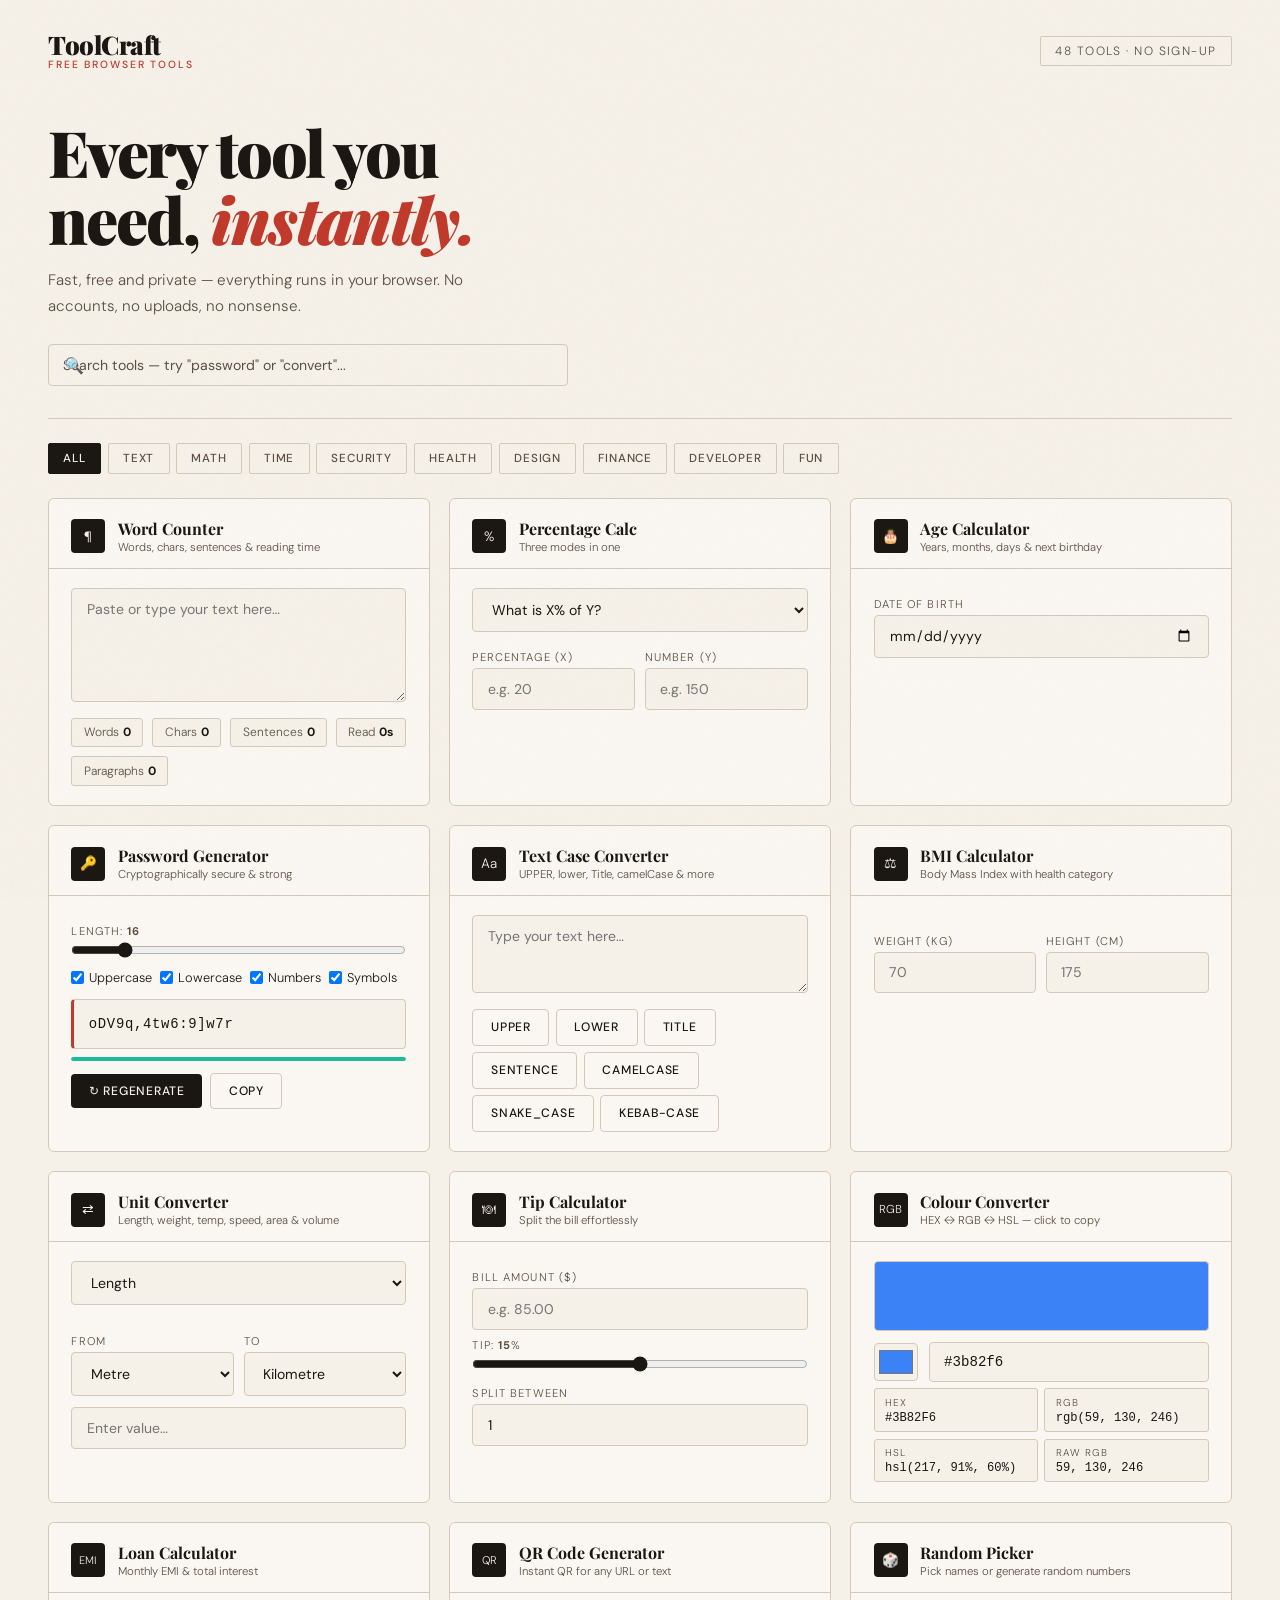
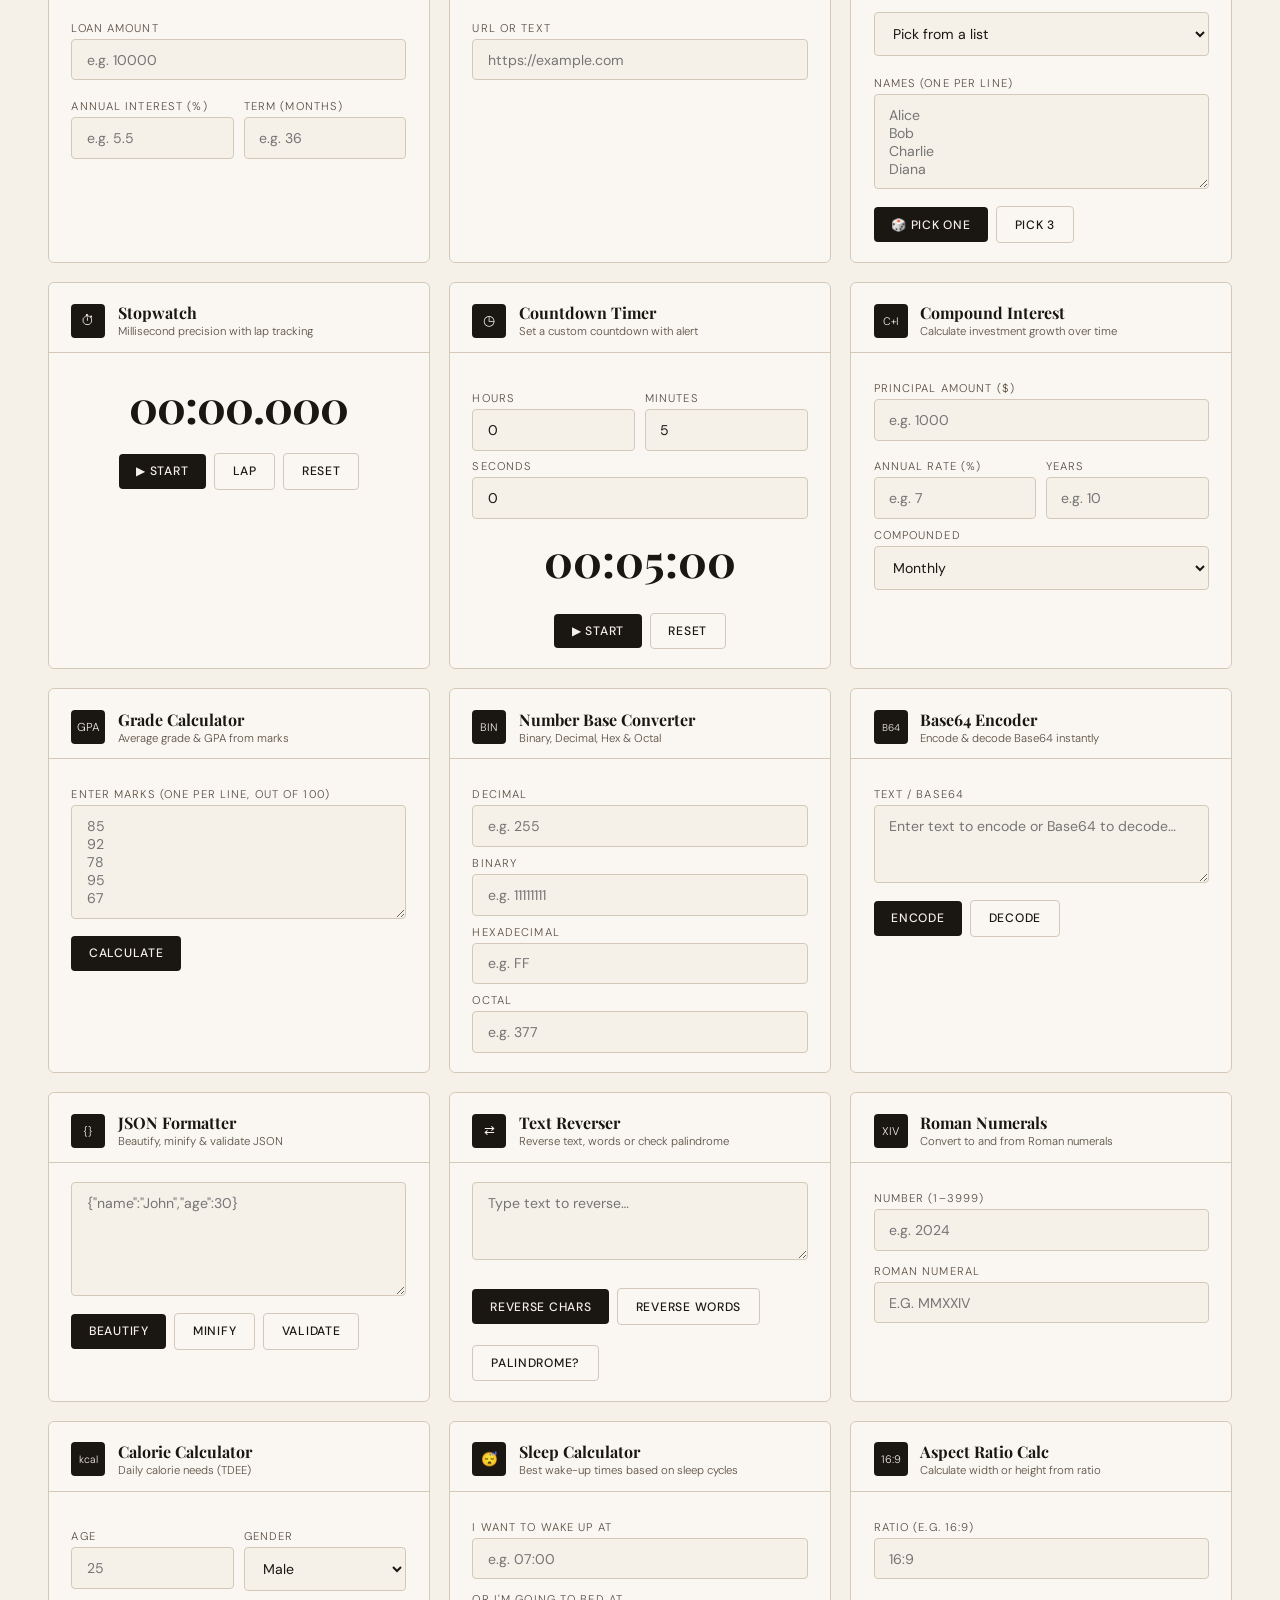
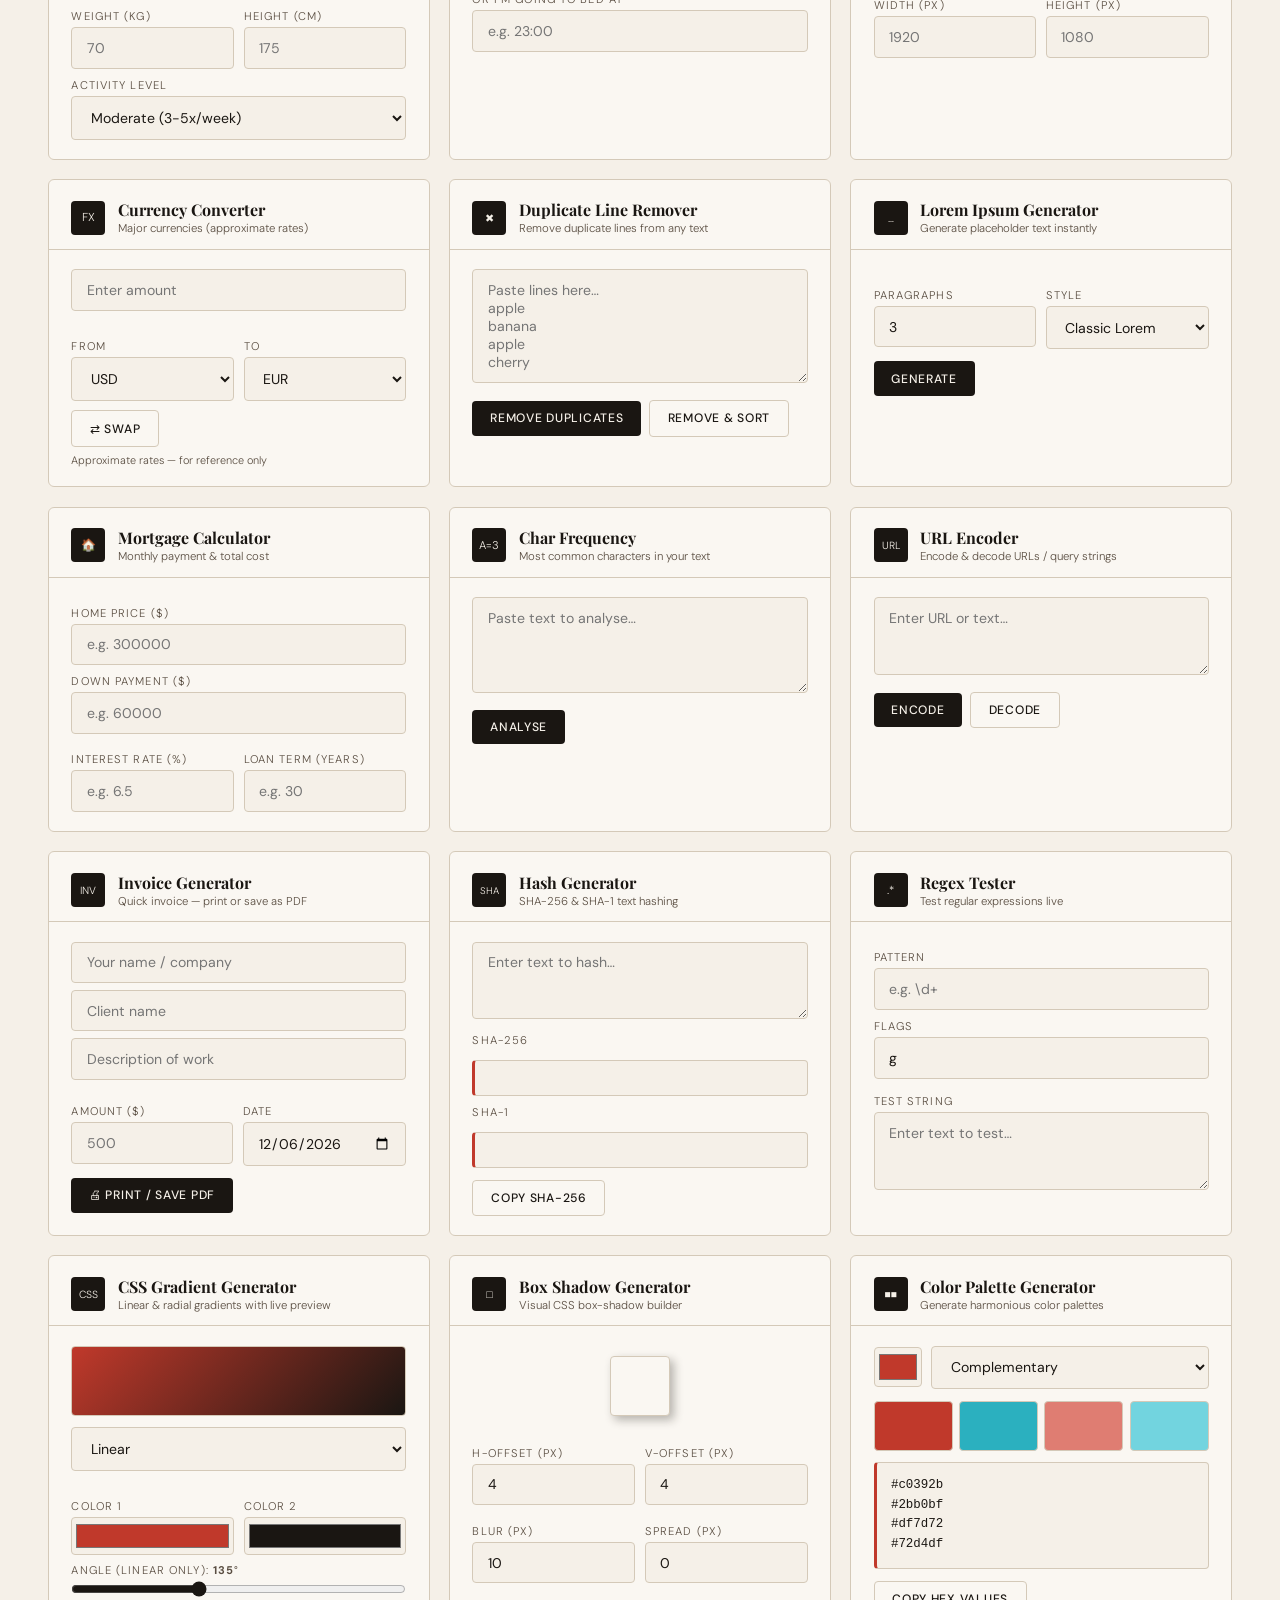
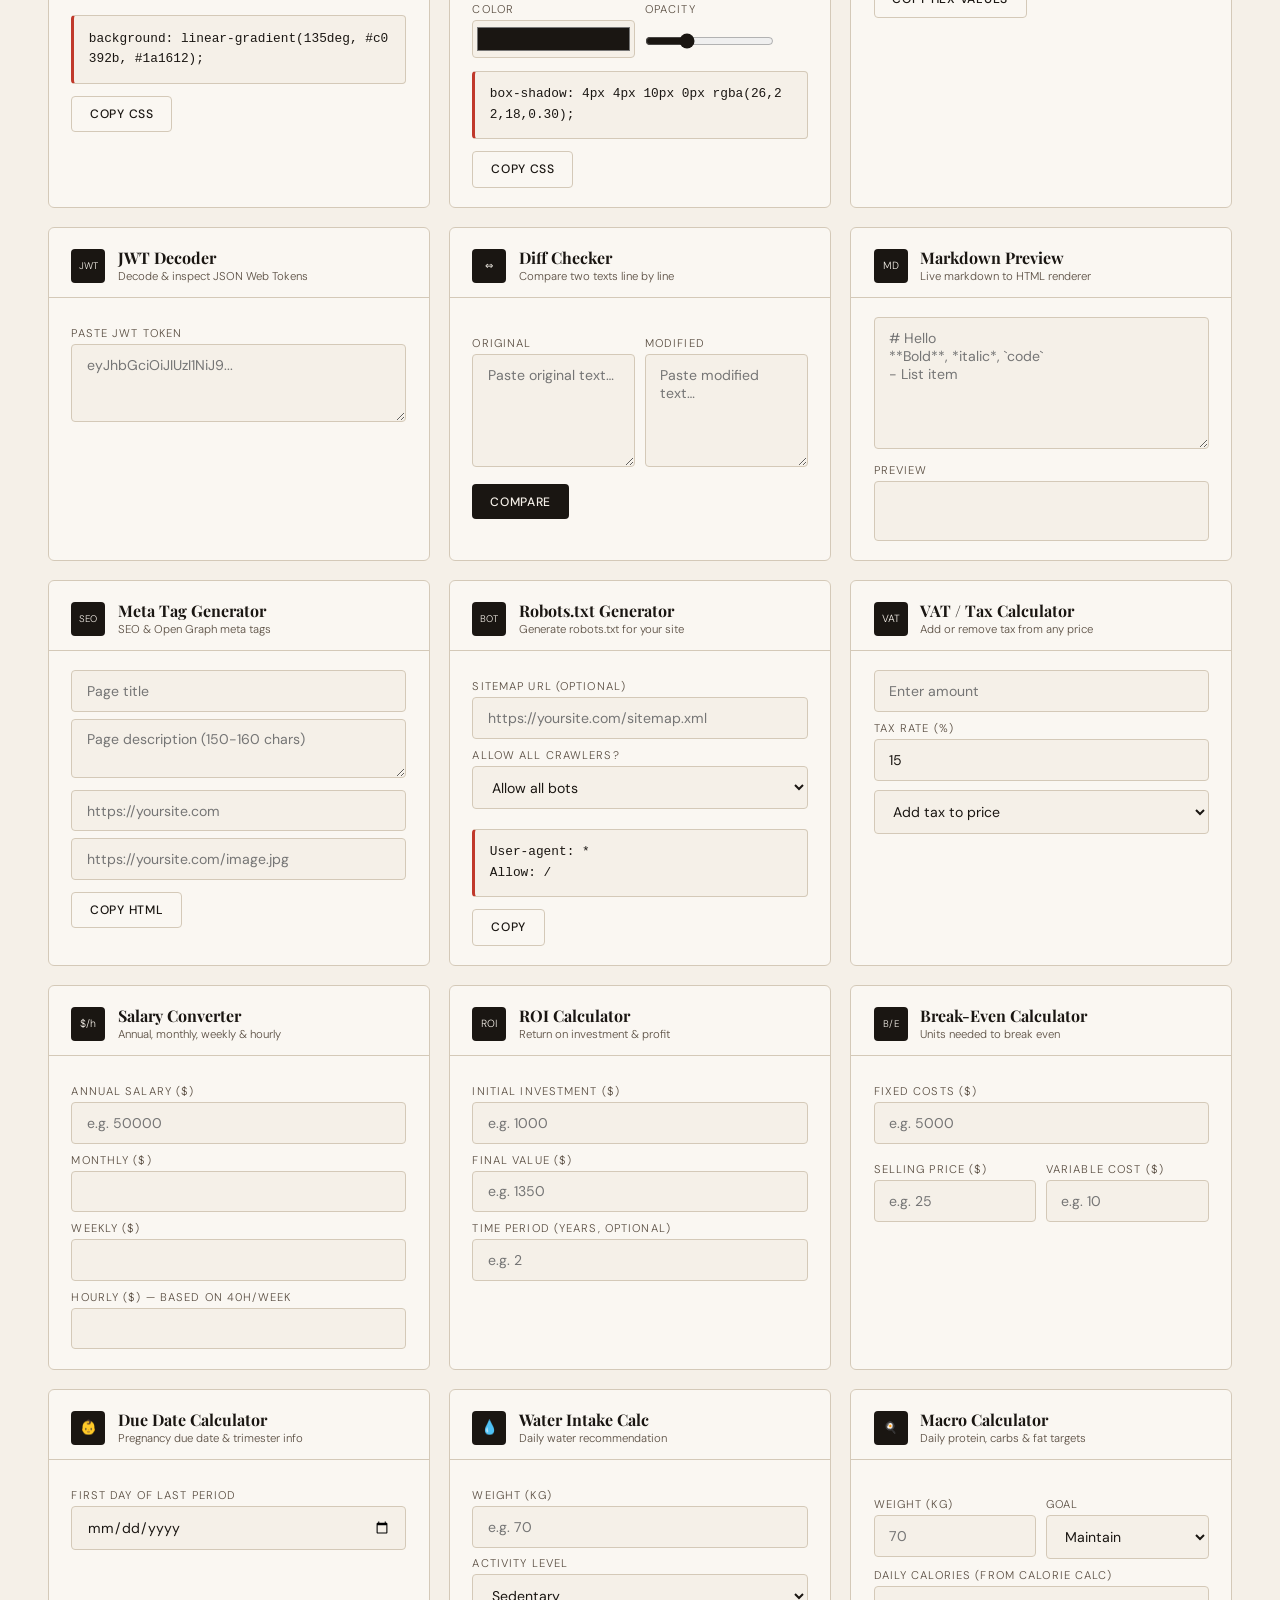
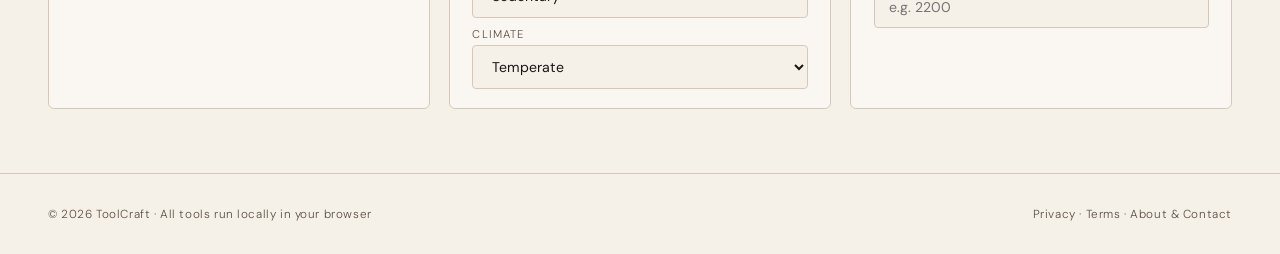
==== commit 1a659d3a: "Add files via upload" ====
--- a/index.html
+++ b/index.html
@@ -833,8 +833,12 @@
 </div><!-- /grid -->
 
 <footer>
-  <span>&copy; 2025 ToolCraft &middot; All tools run locally in your browser</span>
-  <span>Free to use &middot; No data collected</span>
+  <span>&copy; 2026 ToolCraft &middot; All tools run locally in your browser</span>
+  <span>
+    <a href="/privacy.html" style="color:var(--ink-soft);text-decoration:none;transition:color .2s" onmouseover="this.style.color='var(--accent)'" onmouseout="this.style.color='var(--ink-soft)'">Privacy</a> &middot;
+    <a href="/terms.html" style="color:var(--ink-soft);text-decoration:none;transition:color .2s" onmouseover="this.style.color='var(--accent)'" onmouseout="this.style.color='var(--ink-soft)'">Terms</a> &middot;
+    <a href="/about.html" style="color:var(--ink-soft);text-decoration:none;transition:color .2s" onmouseover="this.style.color='var(--accent)'" onmouseout="this.style.color='var(--ink-soft)'">About & Contact</a>
+  </span>
 </footer>
 
 <script>
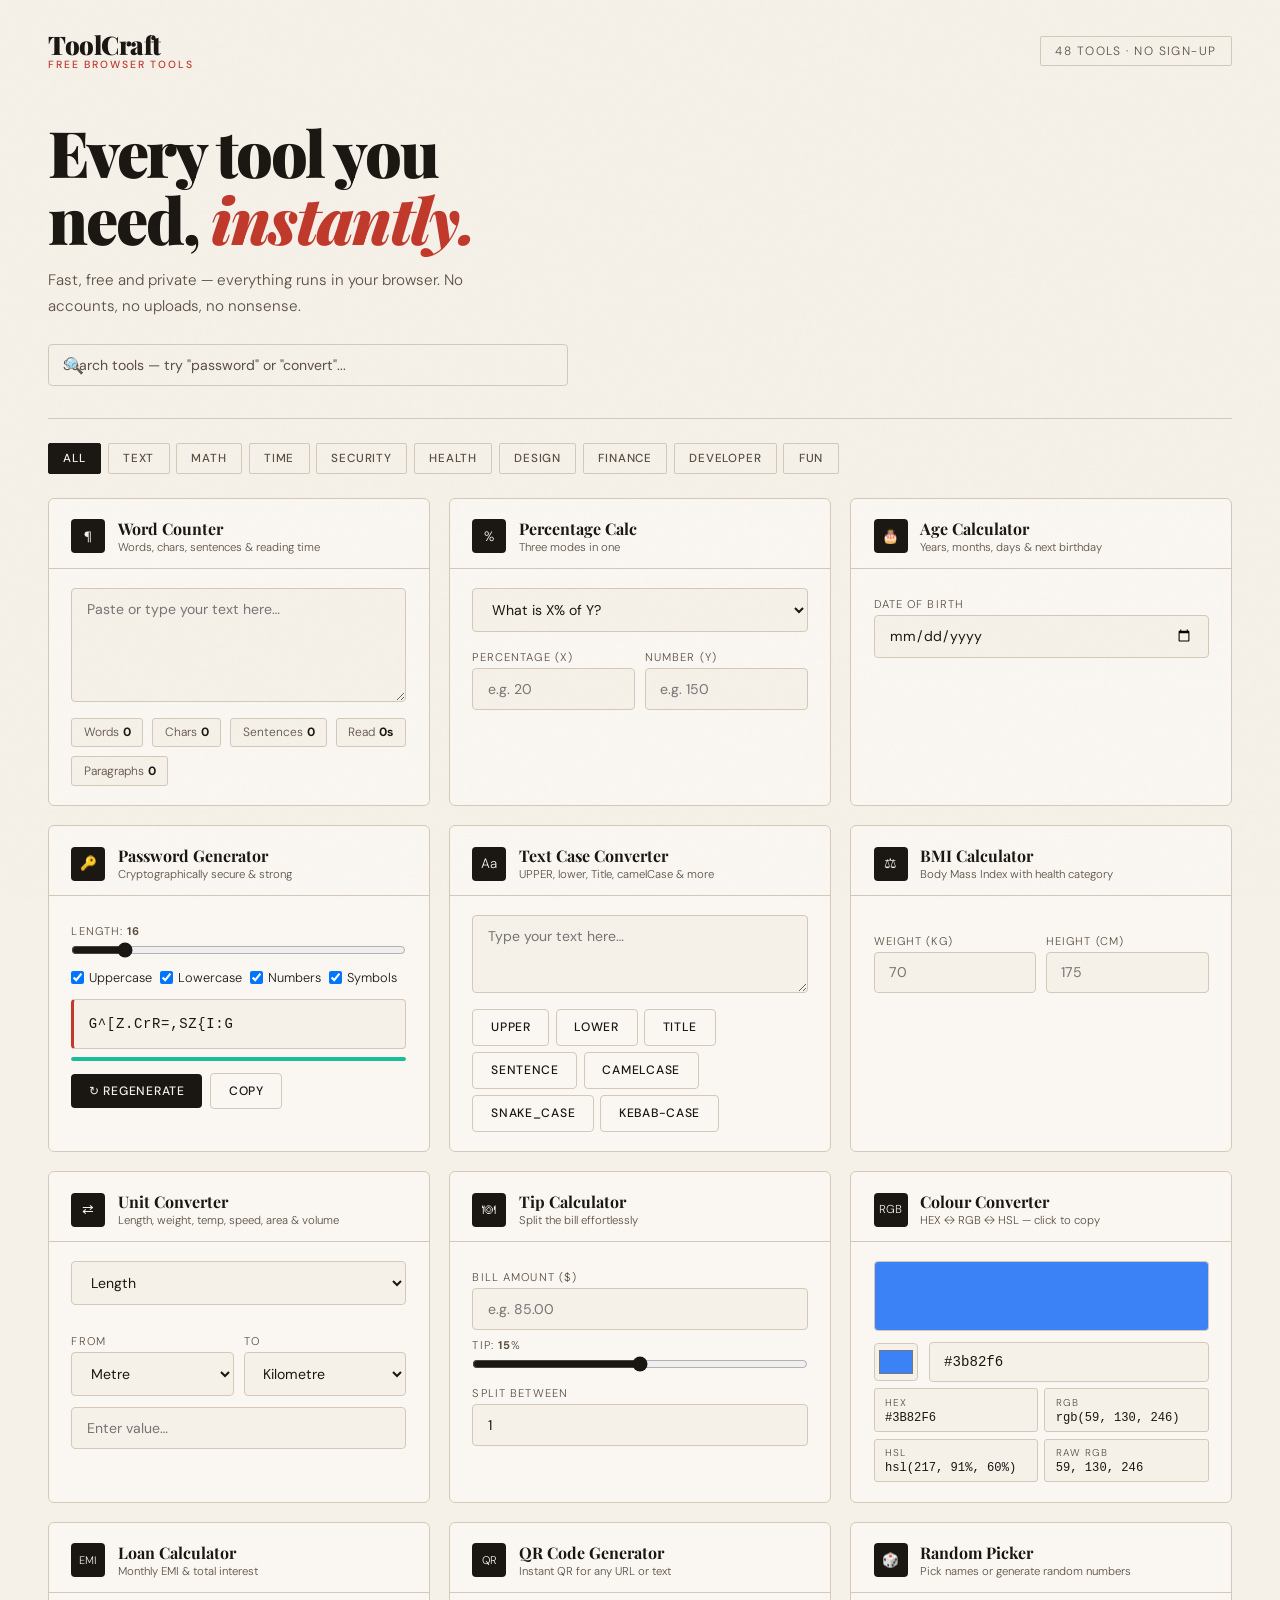
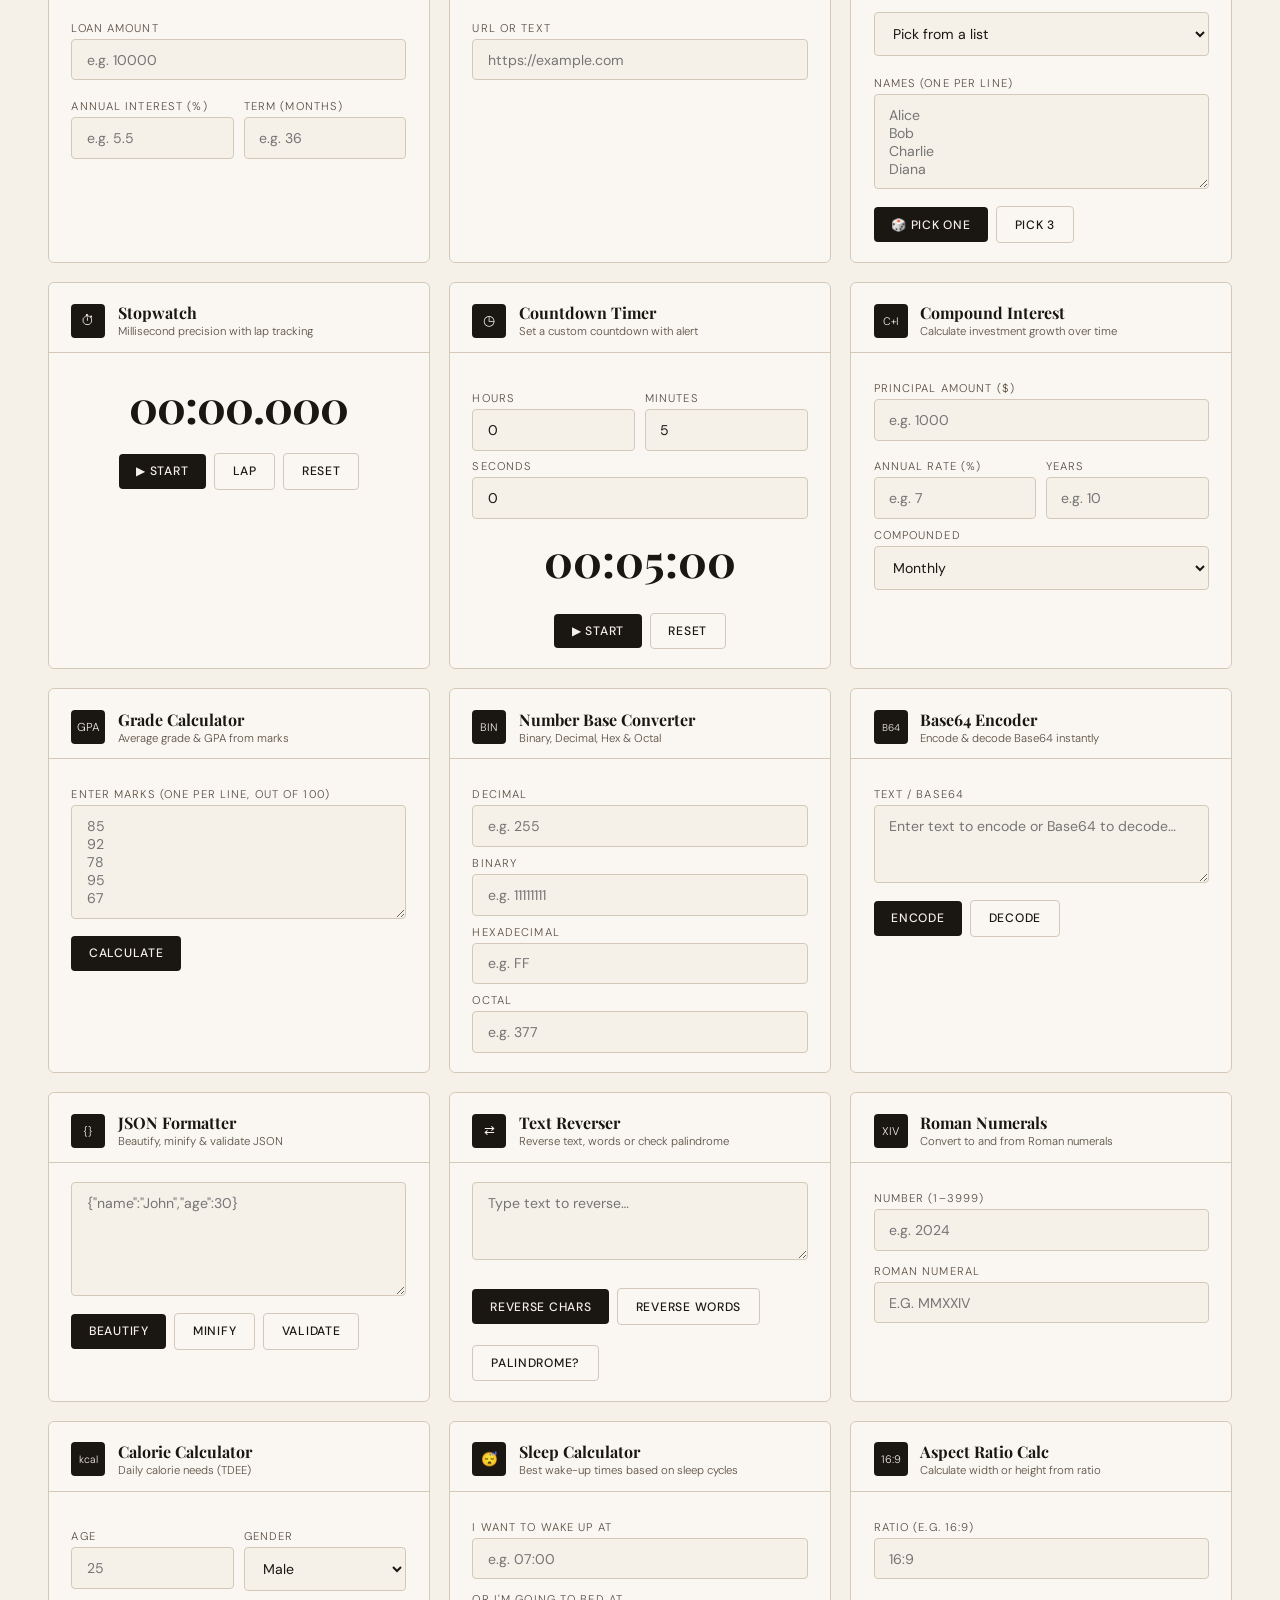
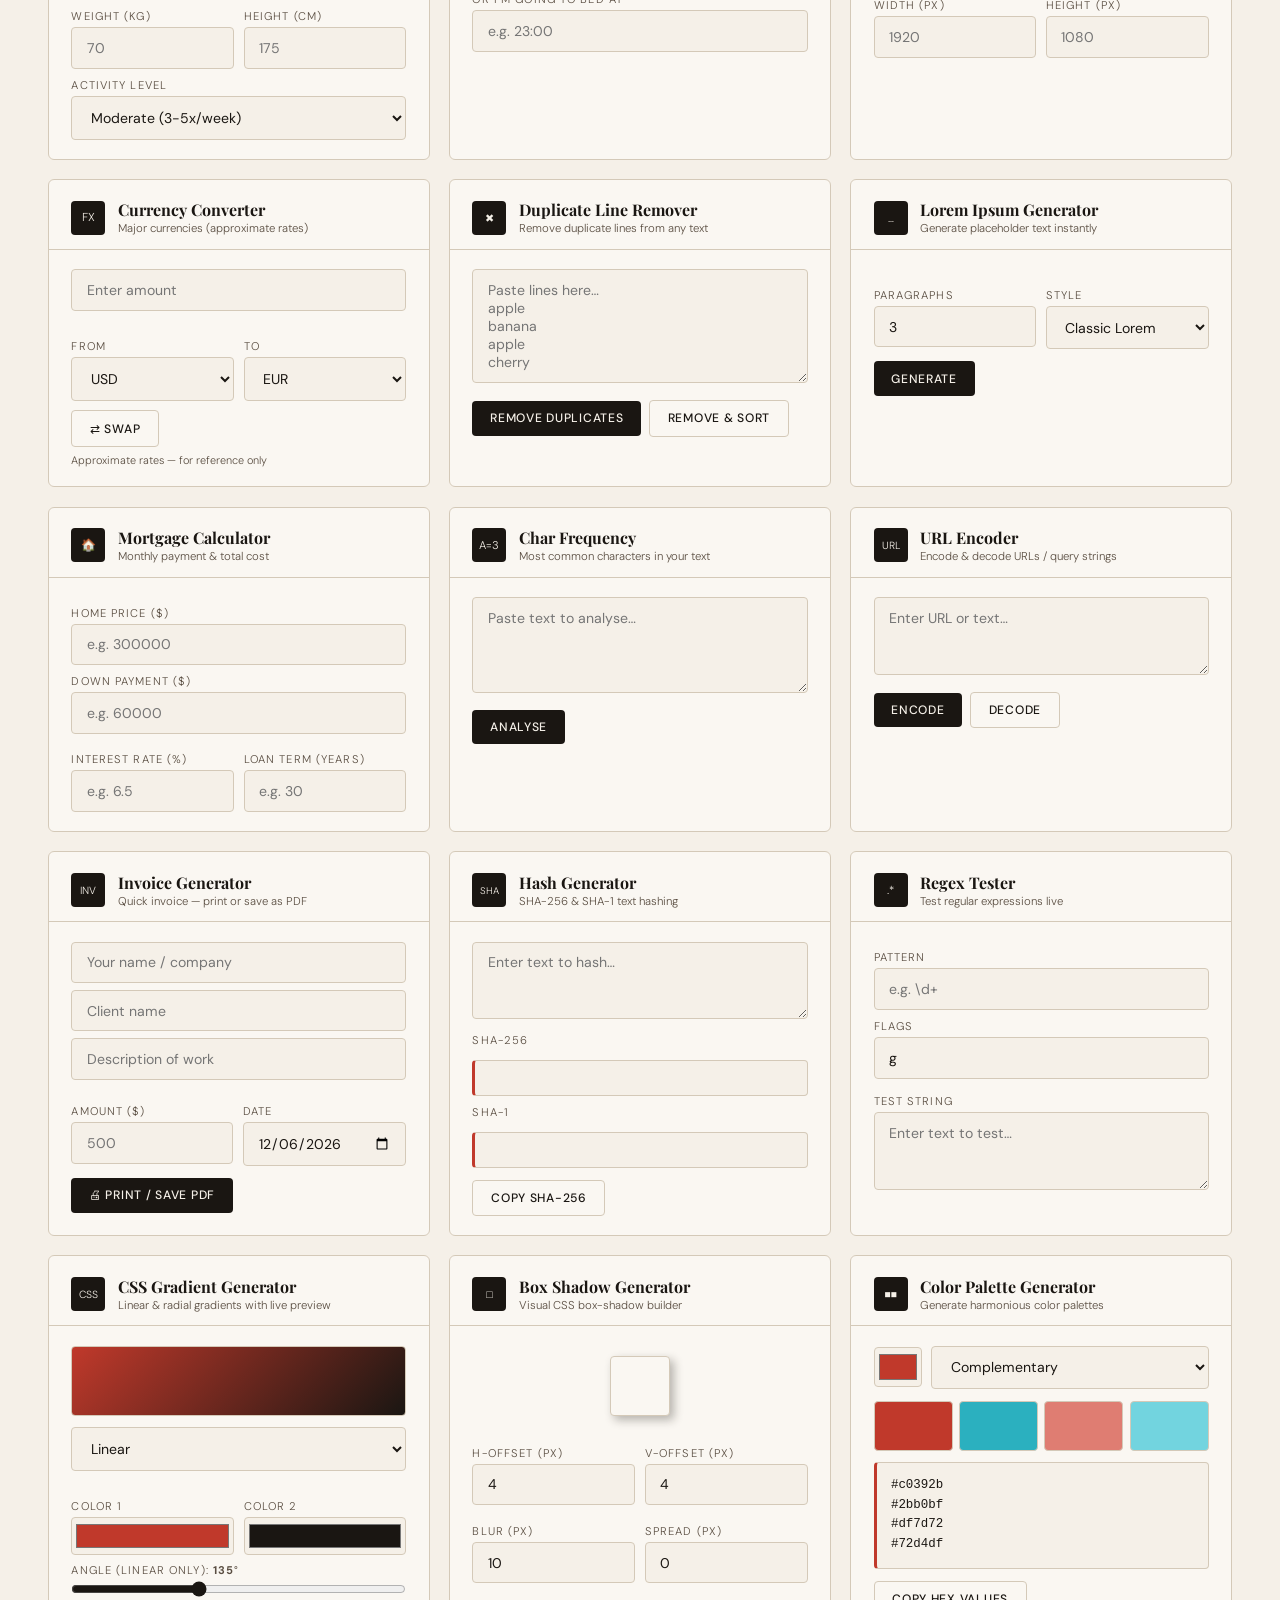
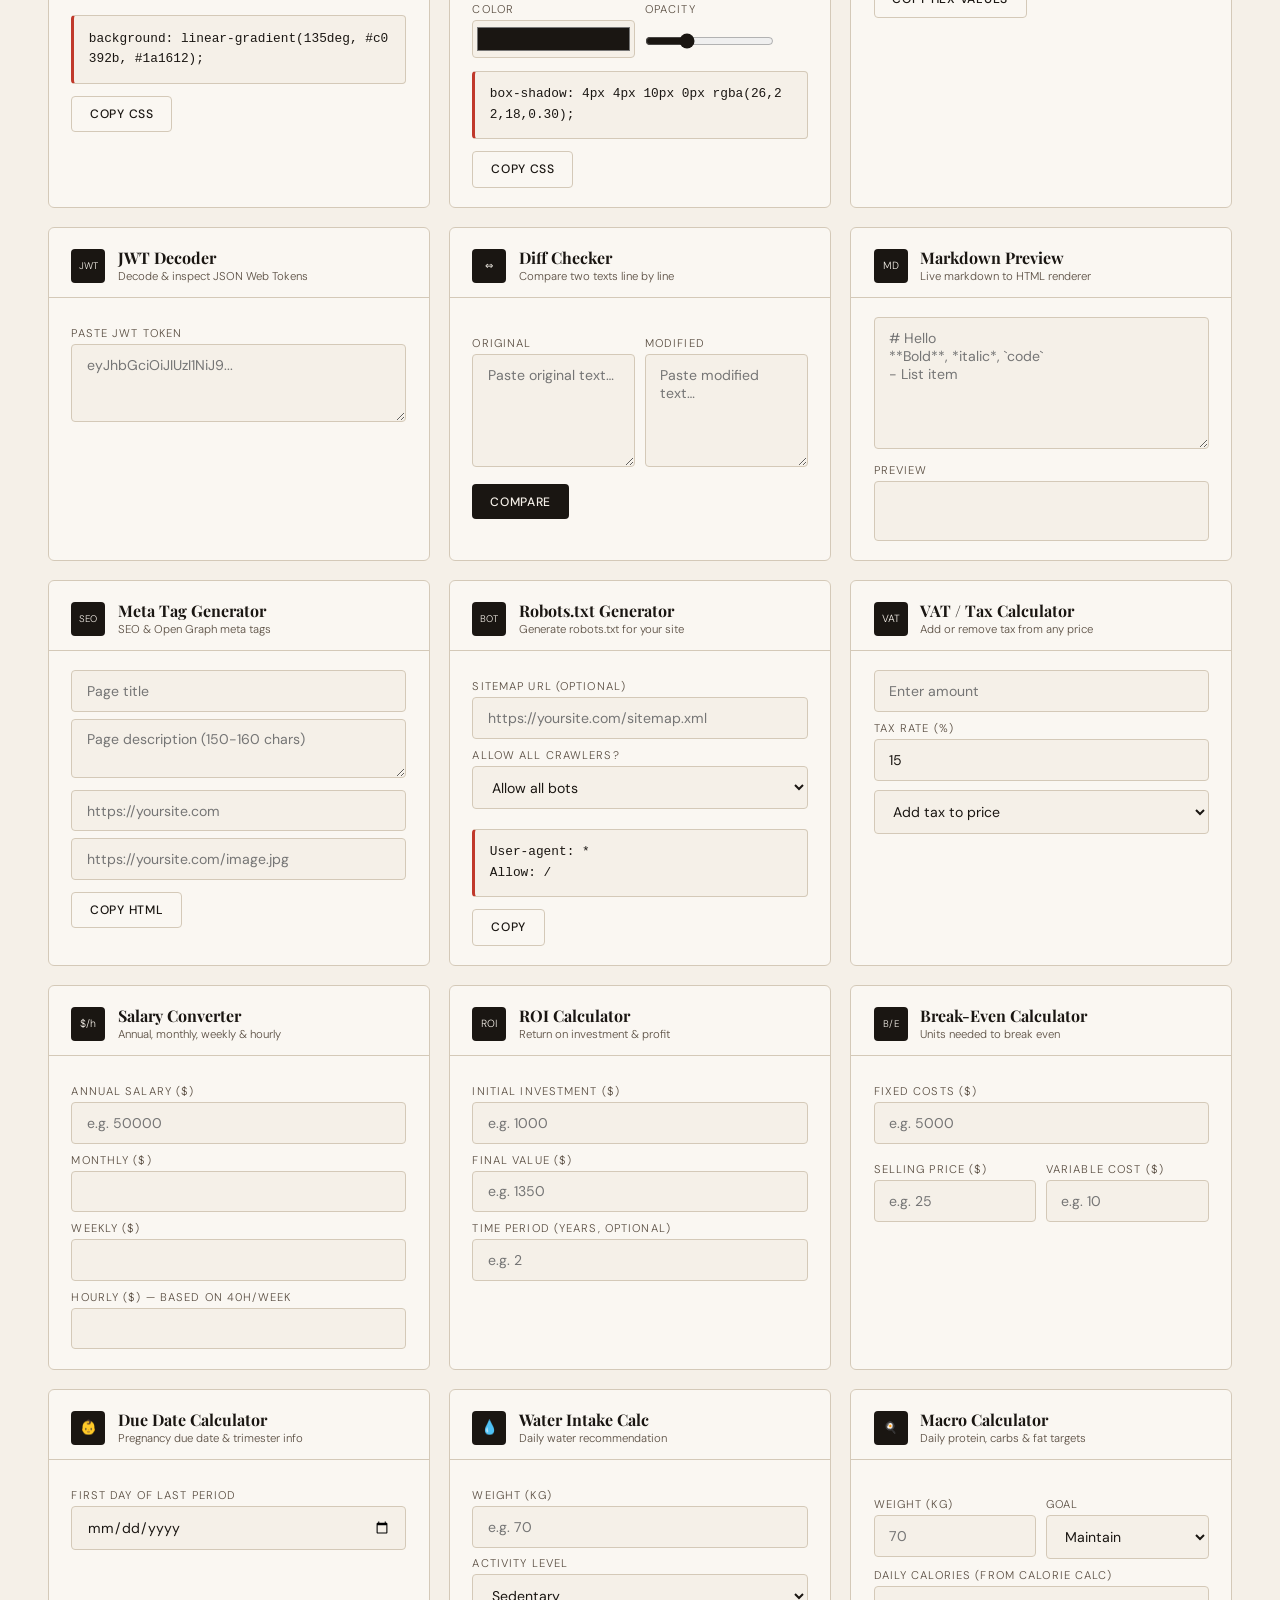
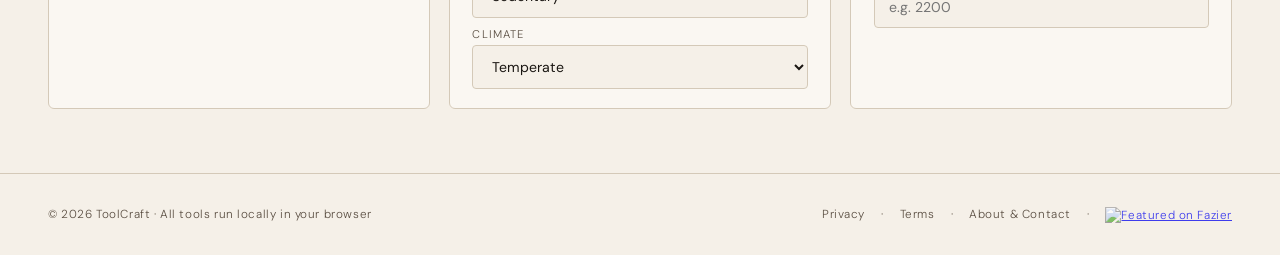
==== commit ea9a9b29: "Add files via upload" ====
--- a/index.html
+++ b/index.html
@@ -834,10 +834,11 @@
 
 <footer>
   <span>&copy; 2026 ToolCraft &middot; All tools run locally in your browser</span>
-  <span>
+  <span style="display:flex;align-items:center;gap:1rem;flex-wrap:wrap">
     <a href="/privacy.html" style="color:var(--ink-soft);text-decoration:none;transition:color .2s" onmouseover="this.style.color='var(--accent)'" onmouseout="this.style.color='var(--ink-soft)'">Privacy</a> &middot;
     <a href="/terms.html" style="color:var(--ink-soft);text-decoration:none;transition:color .2s" onmouseover="this.style.color='var(--accent)'" onmouseout="this.style.color='var(--ink-soft)'">Terms</a> &middot;
-    <a href="/about.html" style="color:var(--ink-soft);text-decoration:none;transition:color .2s" onmouseover="this.style.color='var(--accent)'" onmouseout="this.style.color='var(--ink-soft)'">About & Contact</a>
+    <a href="/about.html" style="color:var(--ink-soft);text-decoration:none;transition:color .2s" onmouseover="this.style.color='var(--accent)'" onmouseout="this.style.color='var(--ink-soft)'">About &amp; Contact</a> &middot;
+    <a href="https://fazier.com" target="_blank"><img src="https://fazier.com/api/v1//public/badges/launch_badges.svg?badge_type=featured&theme=light" width="110" alt="Featured on Fazier" style="vertical-align:middle;opacity:.75;transition:opacity .2s" onmouseover="this.style.opacity='1'" onmouseout="this.style.opacity='.75'"/></a>
   </span>
 </footer>
 
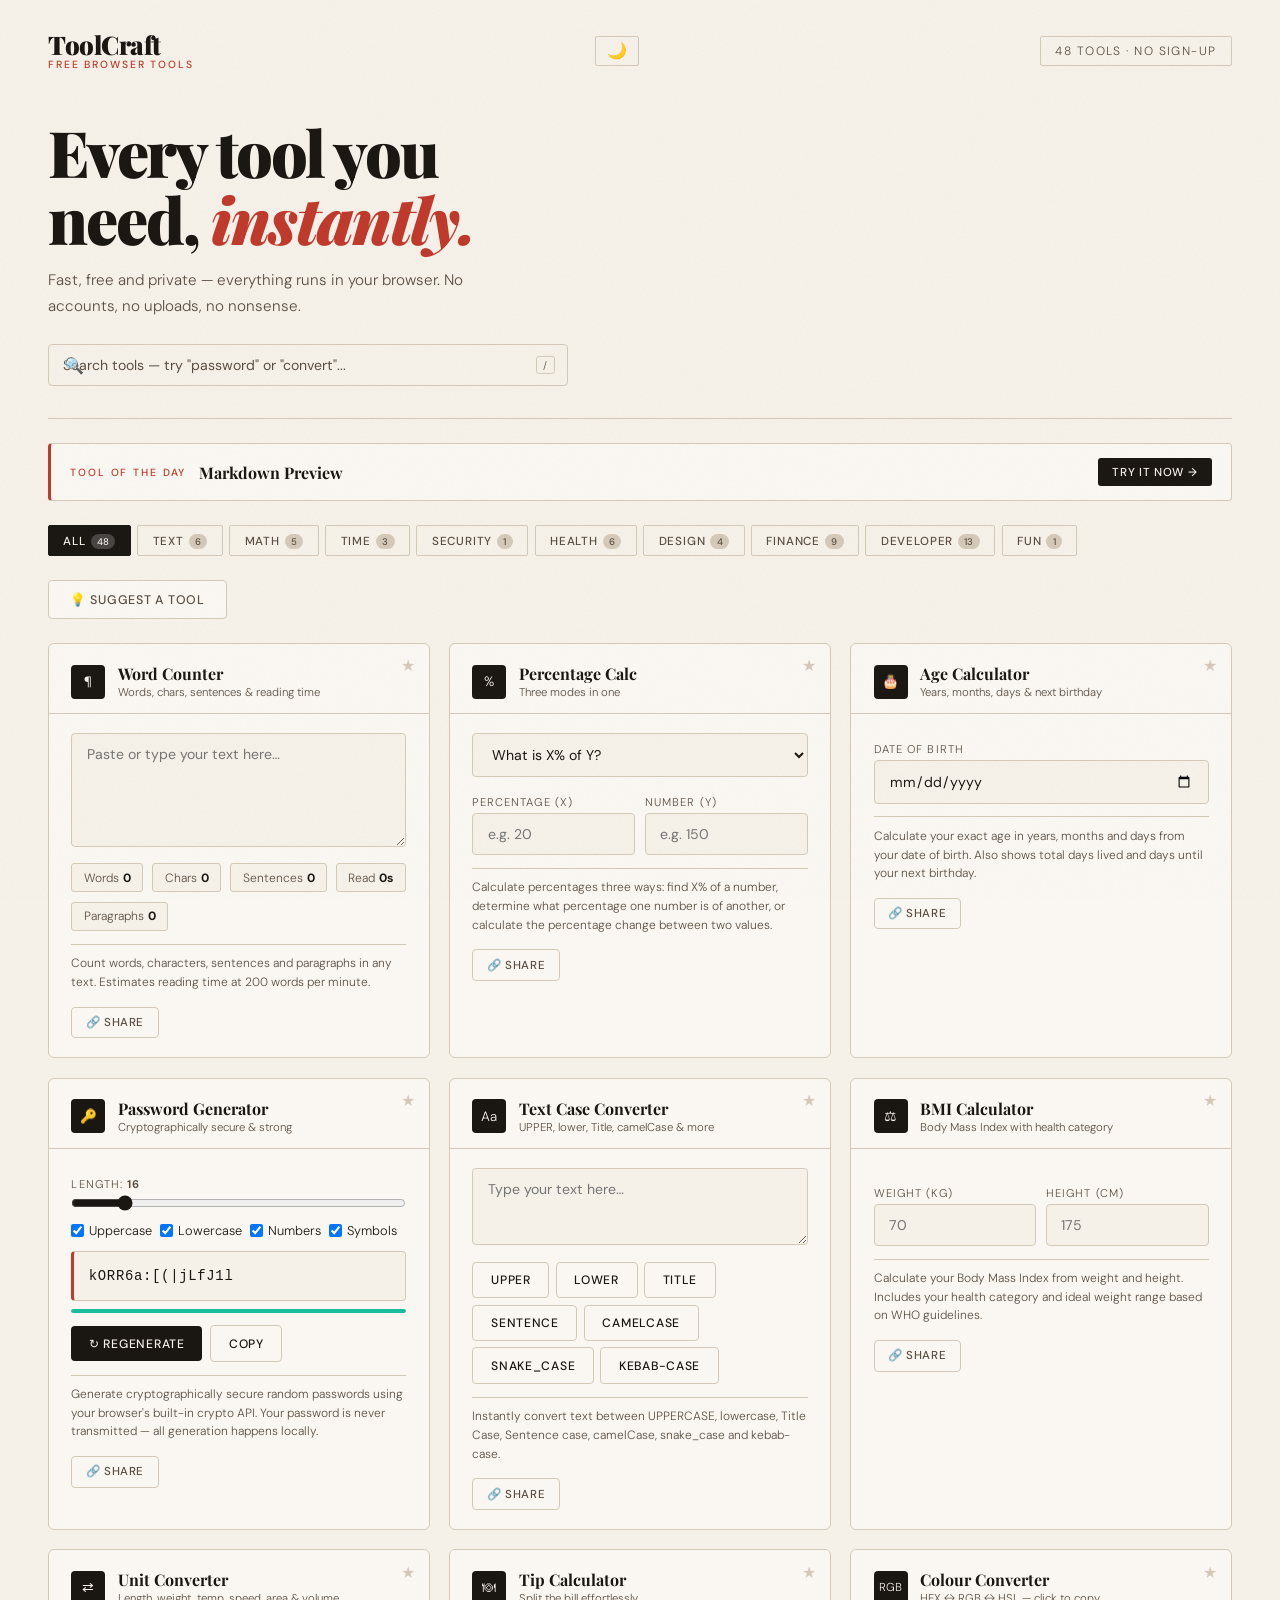
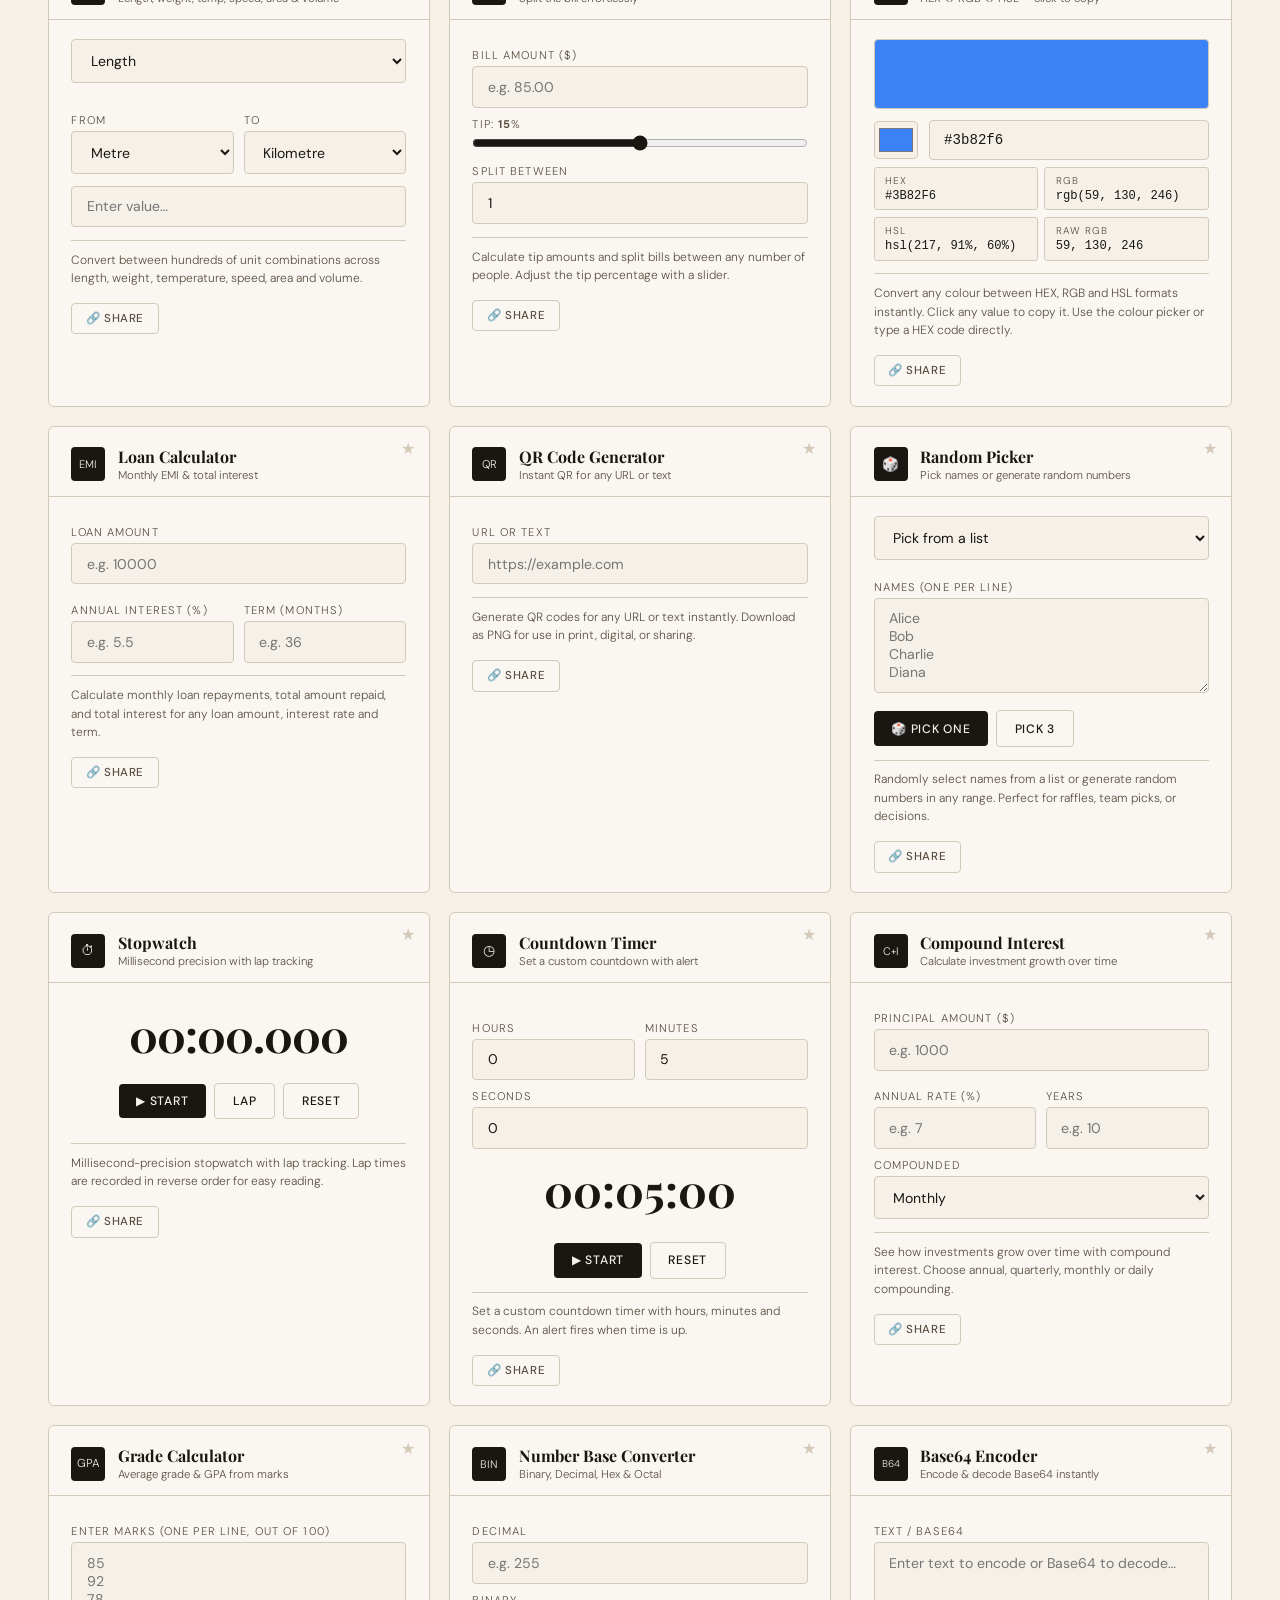
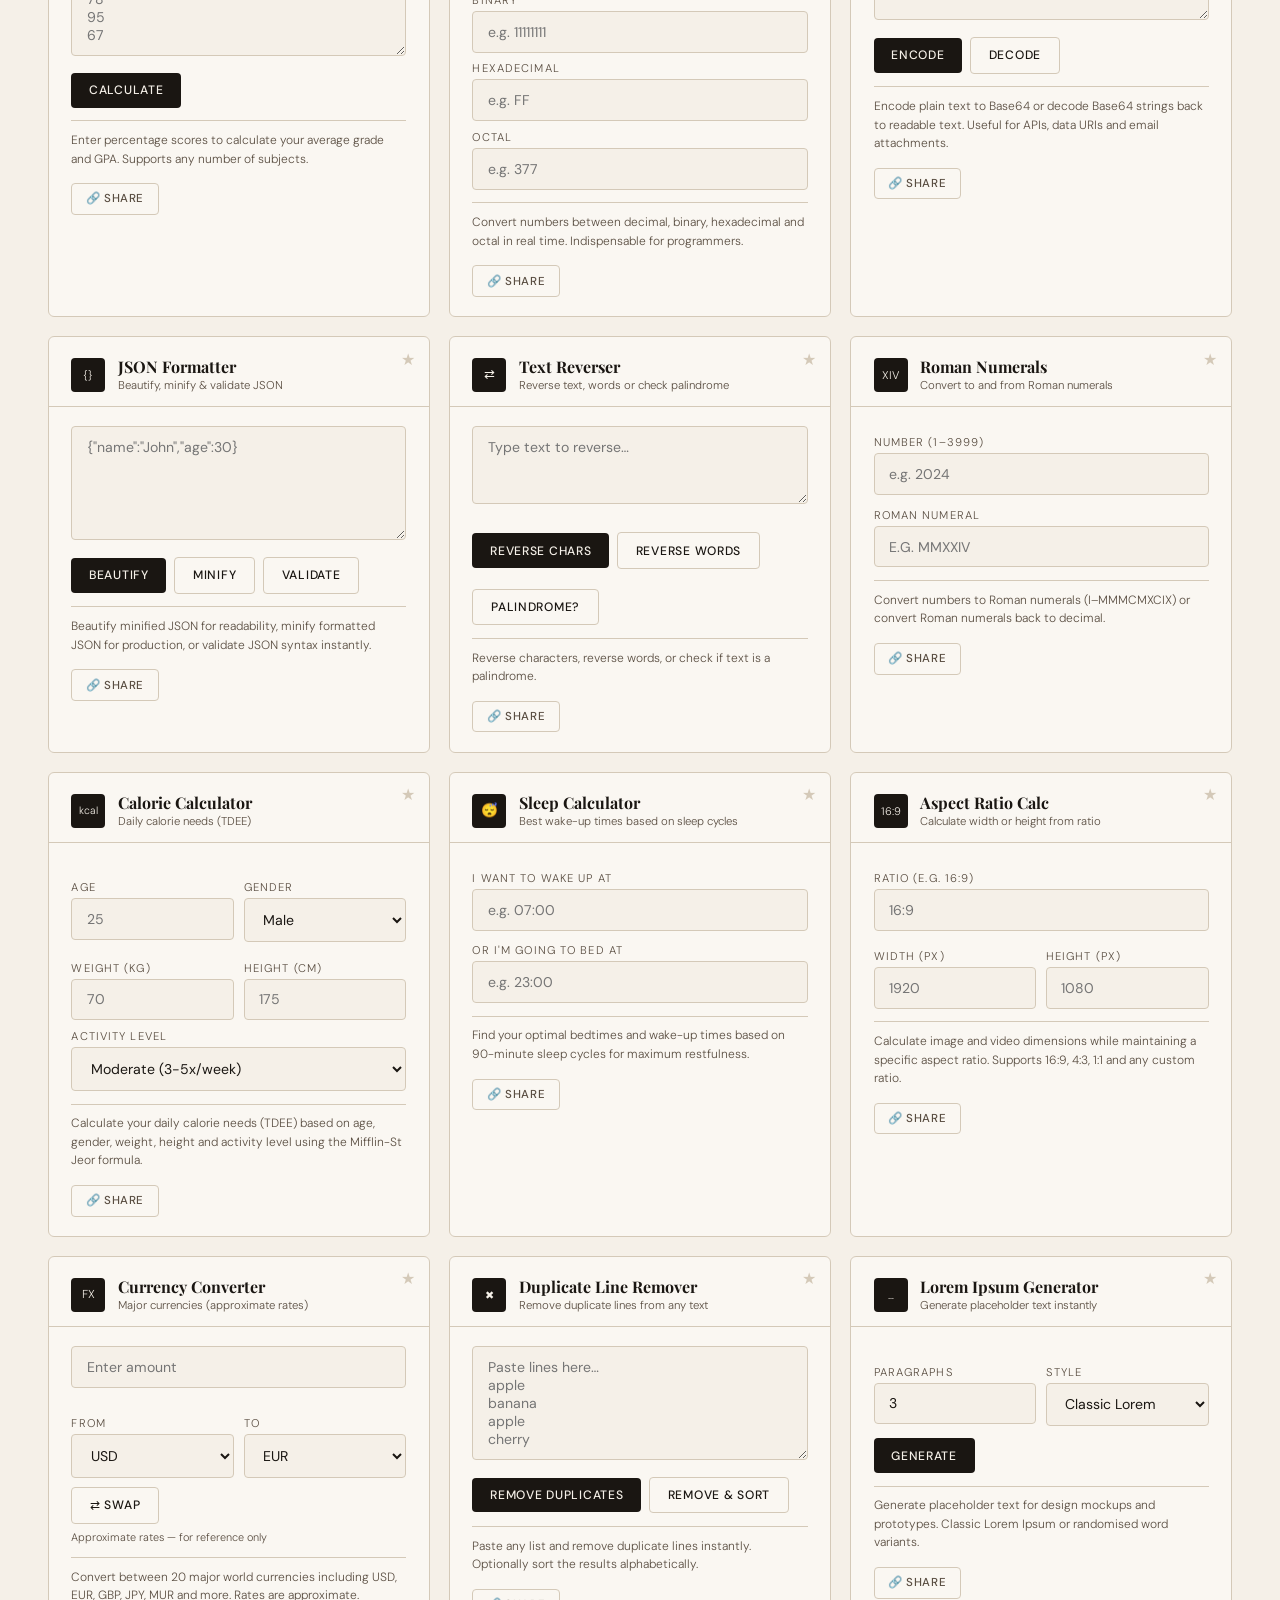
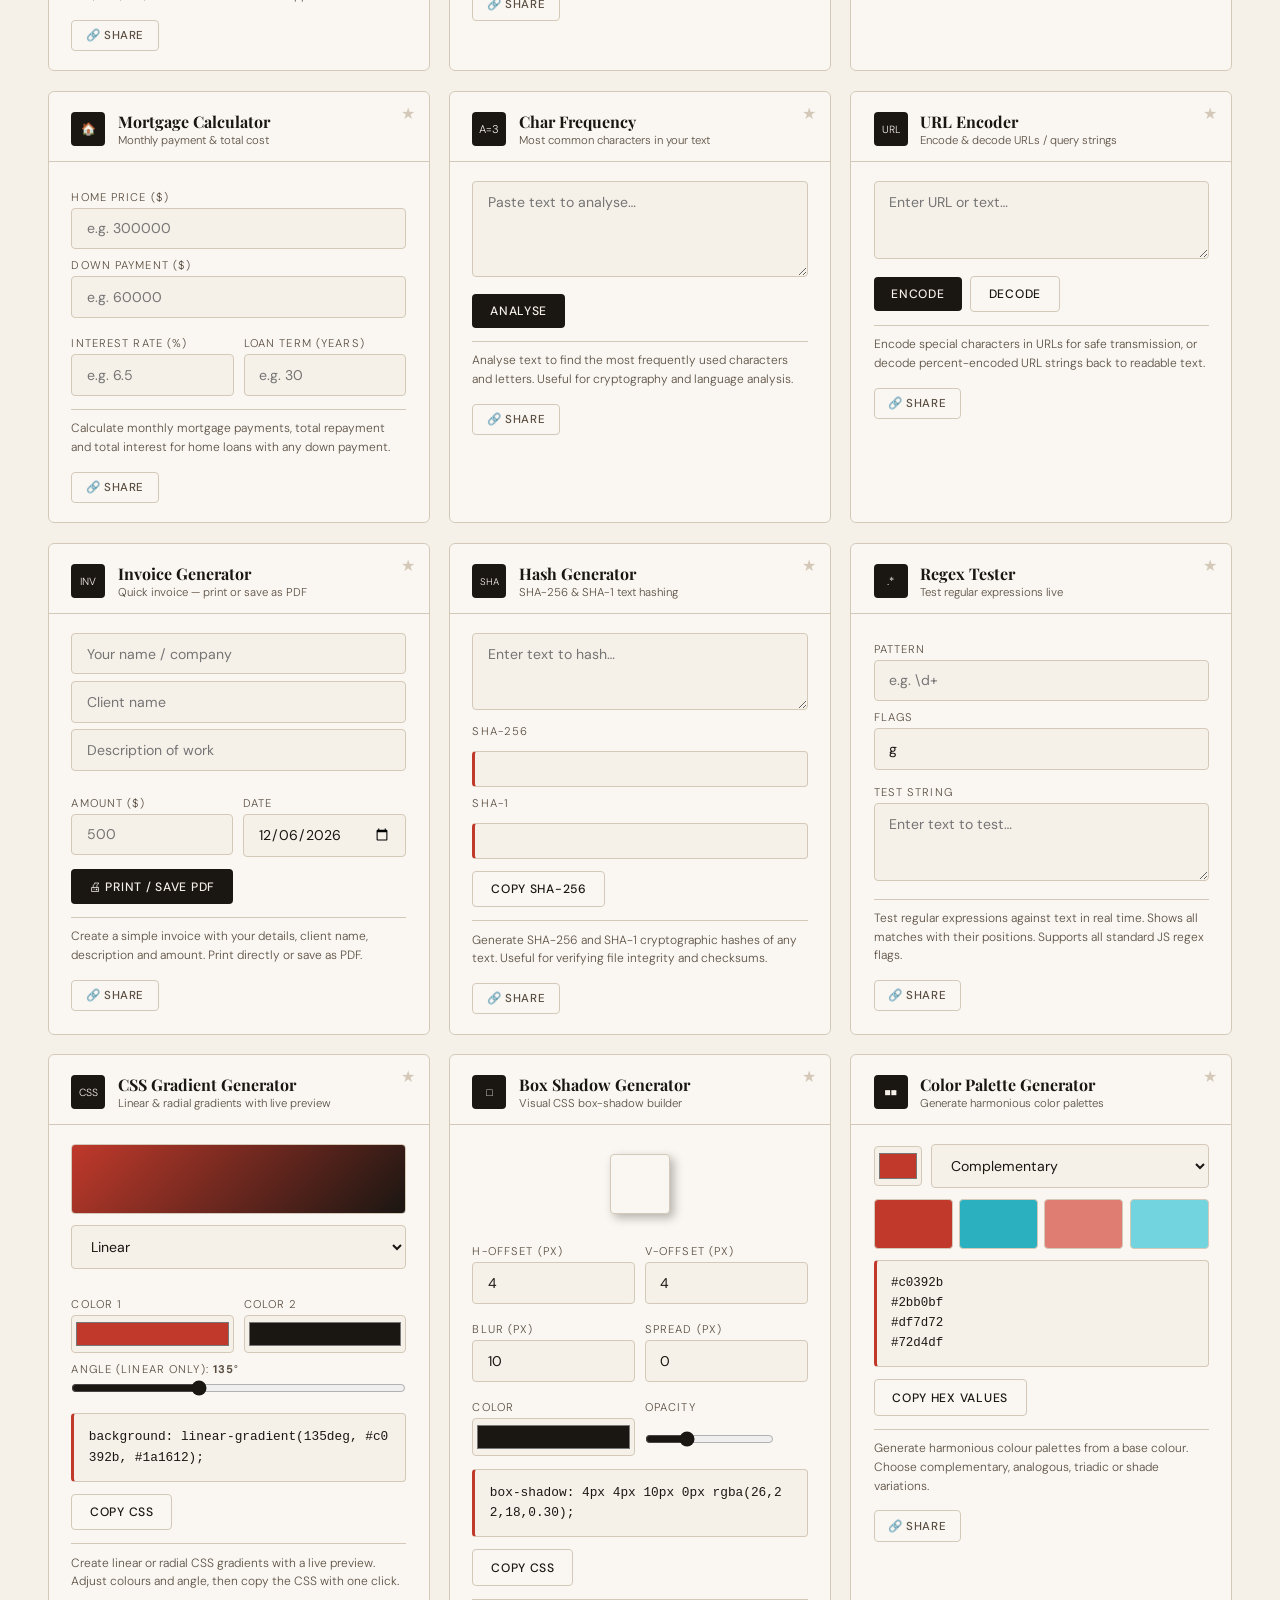
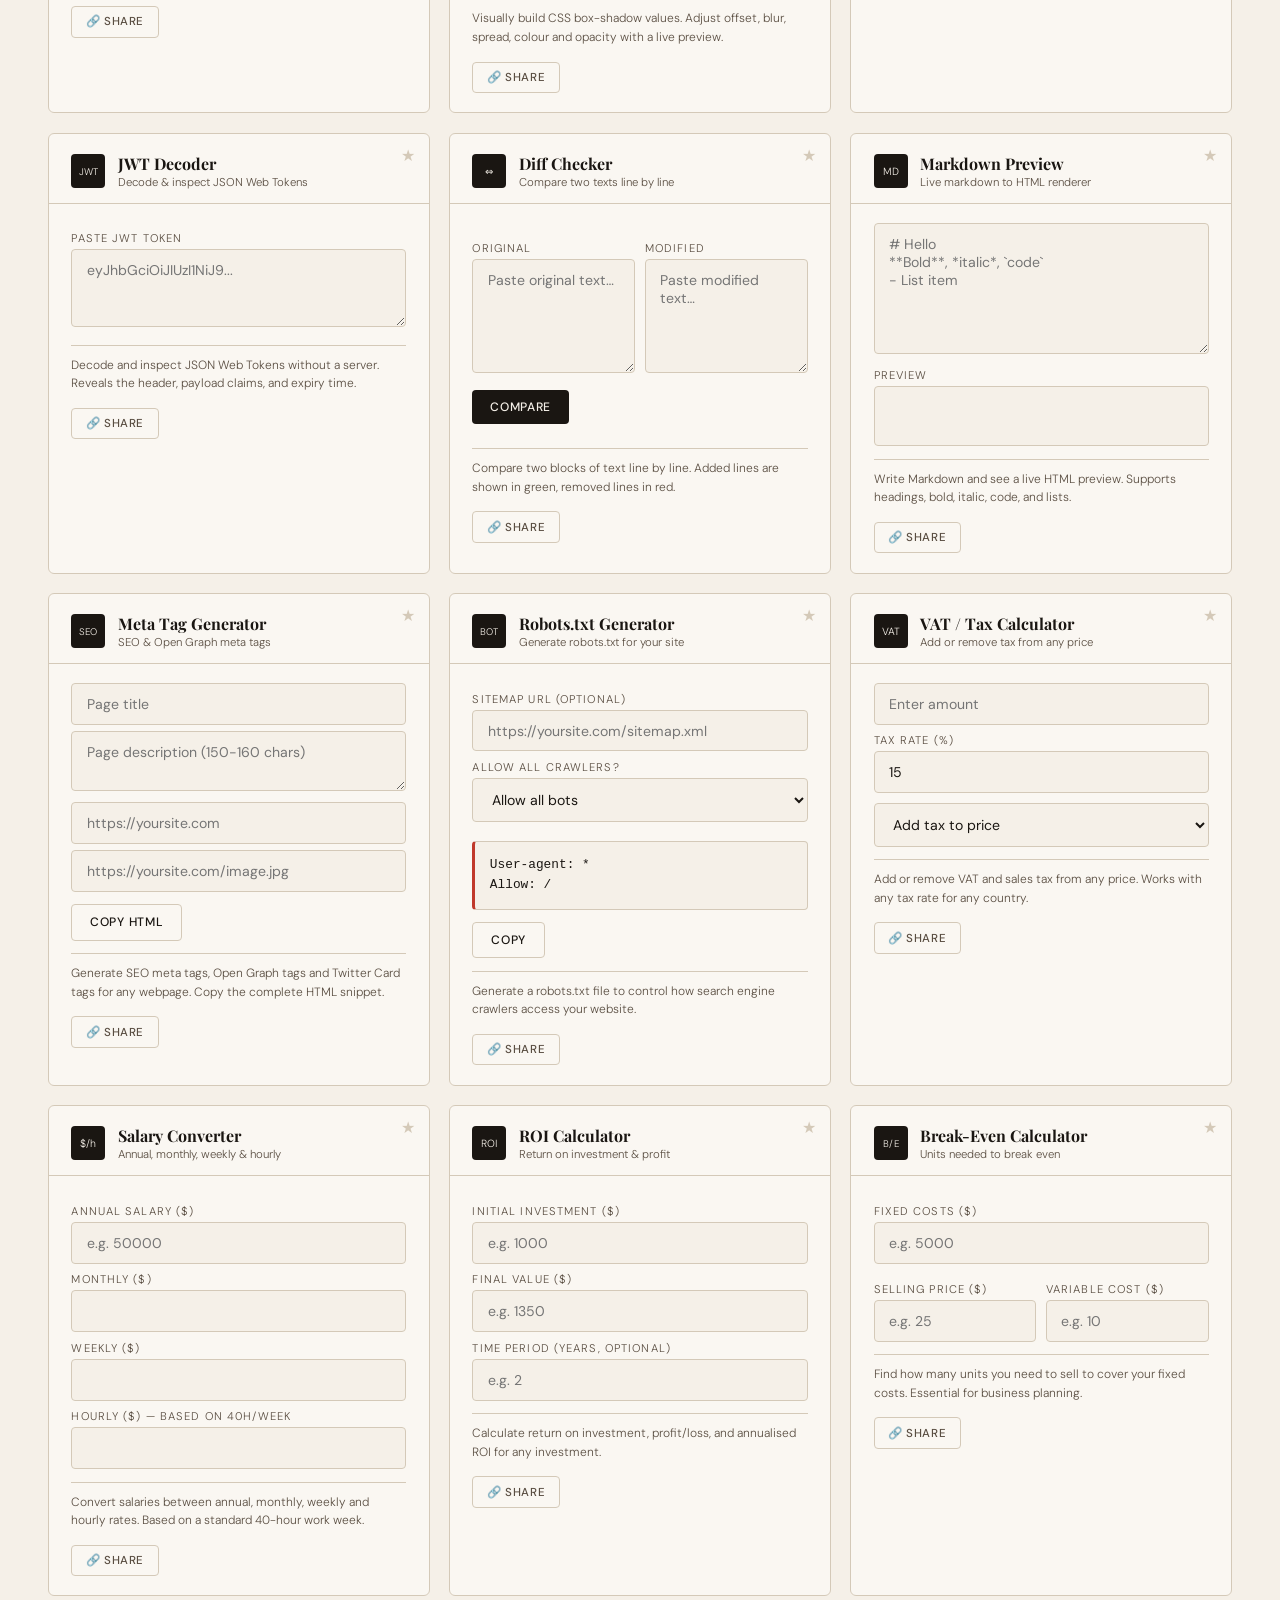
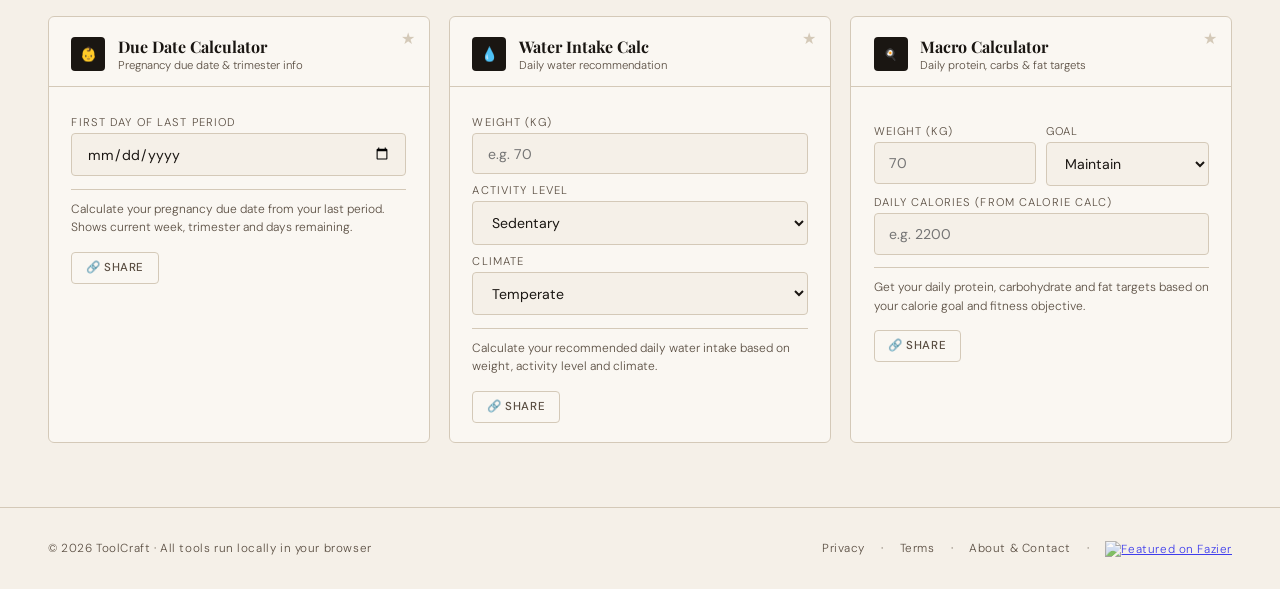
==== commit f3e25d2d: "Add files via upload" ====
--- a/index.html
+++ b/index.html
@@ -9,6 +9,7 @@
 <meta name="description" content="ToolCraft — 48 free browser tools. Word counter, password generator, QR code, BMI, unit converter, CSS generator, finance calculators, health tools and more. No sign-up, no data collected."/>
 <title>ToolCraft — 48 Free Browser Tools</title>
 <link href="https://fonts.googleapis.com/css2?family=Playfair+Display:wght@400;700;900&family=DM+Sans:wght@300;400;500&display=swap" rel="stylesheet"/>
+<link rel="stylesheet" href="/features.css"/>
 <script async src="https://pagead2.googlesyndication.com/pagead/js/adsbygoogle.js?client=ca-pub-5652501264934418" crossorigin="anonymous"></script>
 <style>
 *,*::before,*::after{box-sizing:border-box;margin:0;padding:0}
@@ -1572,5 +1573,6 @@
 document.getElementById('inv-date').value=new Date().toISOString().slice(0,10);
 updateGrad();updateShadow();genPalette();genRobots();
 </script>
+<script src="/features.js"></script>
 </body>
 </html>
--- a/features.css
+++ b/features.css
@@ -0,0 +1,346 @@
+/* ToolCraft Features CSS */
+
+/* ── DARK MODE ──────────────────────────────────────────────────────────────── */
+body.dark {
+  --bg: #0f0e0d;
+  --surface: #1a1815;
+  --ink: #f0ebe0;
+  --ink-soft: #8a7d6e;
+  --border: #2a2520;
+  --shadow: rgba(0,0,0,0.4);
+}
+body.dark .card-icon { background: var(--surface); color: var(--ink); border: 1px solid var(--border); }
+body.dark input[type=color] { background: var(--surface); }
+body.dark #md-preview { background: var(--surface); }
+
+/* Dark mode toggle button */
+.dark-toggle {
+  background: transparent;
+  border: 1px solid var(--border);
+  border-radius: 2px;
+  padding: .4rem .7rem;
+  cursor: pointer;
+  font-size: 1rem;
+  color: var(--ink-soft);
+  transition: all .2s;
+  line-height: 1;
+}
+.dark-toggle:hover { background: var(--ink); color: var(--bg); border-color: var(--ink); }
+
+/* ── FAVOURITES ──────────────────────────────────────────────────────────────── */
+.fav-btn {
+  position: absolute;
+  top: .7rem;
+  right: .7rem;
+  background: transparent;
+  border: none;
+  cursor: pointer;
+  font-size: 1rem;
+  color: var(--border);
+  transition: color .2s, transform .15s;
+  line-height: 1;
+  padding: .2rem;
+  z-index: 2;
+}
+.fav-btn:hover { transform: scale(1.2); }
+.fav-btn.active { color: #e67e22; }
+.tool-card { position: relative; }
+
+/* Favourites section */
+.favs-section {
+  padding: 0 3rem 1.5rem;
+  display: none;
+}
+.favs-section.visible { display: block; }
+.favs-label {
+  font-size: .7rem;
+  font-weight: 500;
+  letter-spacing: .2em;
+  text-transform: uppercase;
+  color: var(--accent);
+  margin-bottom: .8rem;
+}
+.favs-strip {
+  display: flex;
+  gap: .5rem;
+  flex-wrap: wrap;
+}
+.fav-chip {
+  background: var(--surface);
+  border: 1px solid var(--border);
+  border-radius: 3px;
+  padding: .35rem .85rem;
+  font-size: .78rem;
+  cursor: pointer;
+  color: var(--ink-soft);
+  transition: all .2s;
+  font-family: 'DM Sans', sans-serif;
+}
+.fav-chip:hover { background: var(--ink); color: var(--bg); border-color: var(--ink); }
+
+/* ── RECENTLY USED ───────────────────────────────────────────────────────────── */
+.recent-section {
+  padding: 0 3rem 1.5rem;
+  display: none;
+}
+.recent-section.visible { display: block; }
+.recent-label {
+  font-size: .7rem;
+  font-weight: 500;
+  letter-spacing: .2em;
+  text-transform: uppercase;
+  color: var(--ink-soft);
+  margin-bottom: .8rem;
+}
+.recent-strip {
+  display: flex;
+  gap: .5rem;
+  flex-wrap: wrap;
+}
+.recent-chip {
+  background: var(--surface);
+  border: 1px solid var(--border);
+  border-radius: 3px;
+  padding: .35rem .85rem;
+  font-size: .78rem;
+  cursor: pointer;
+  color: var(--ink-soft);
+  transition: all .2s;
+  font-family: 'DM Sans', sans-serif;
+}
+.recent-chip:hover { background: var(--ink); color: var(--bg); border-color: var(--ink); }
+.recent-chip::before { content: '↺ '; font-size: .7rem; }
+
+/* ── TOOL COUNT BADGES ───────────────────────────────────────────────────────── */
+.tab-count {
+  display: inline-block;
+  background: var(--border);
+  color: var(--ink-soft);
+  font-size: .6rem;
+  border-radius: 10px;
+  padding: .05rem .4rem;
+  margin-left: .3rem;
+  font-weight: 500;
+  letter-spacing: 0;
+}
+.nav-tab.on .tab-count { background: rgba(255,255,255,.2); color: var(--bg); }
+
+/* ── TOOL DESCRIPTIONS ───────────────────────────────────────────────────────── */
+.tool-desc {
+  font-size: .75rem;
+  color: var(--ink-soft);
+  line-height: 1.55;
+  padding: .6rem 0 .2rem;
+  border-top: 1px solid var(--border);
+  margin-top: .8rem;
+}
+
+/* ── SHARE BUTTON ────────────────────────────────────────────────────────────── */
+.share-btn {
+  display: inline-flex;
+  align-items: center;
+  gap: .3rem;
+  margin-top: .75rem;
+  padding: .45rem .85rem;
+  background: transparent;
+  color: var(--ink-soft);
+  border: 1px solid var(--border);
+  border-radius: 4px;
+  font-family: 'DM Sans', sans-serif;
+  font-size: .72rem;
+  font-weight: 500;
+  letter-spacing: .05em;
+  text-transform: uppercase;
+  cursor: pointer;
+  transition: all .2s;
+}
+.share-btn:hover { background: var(--ink); color: var(--bg); border-color: var(--ink); }
+.share-toast {
+  position: fixed;
+  bottom: 2rem;
+  left: 50%;
+  transform: translateX(-50%) translateY(20px);
+  background: var(--ink);
+  color: var(--bg);
+  padding: .65rem 1.4rem;
+  border-radius: 4px;
+  font-size: .82rem;
+  font-family: 'DM Sans', sans-serif;
+  opacity: 0;
+  transition: opacity .3s, transform .3s;
+  pointer-events: none;
+  z-index: 10000;
+  white-space: nowrap;
+}
+.share-toast.show { opacity: 1; transform: translateX(-50%) translateY(0); }
+
+/* ── SUGGEST A TOOL ──────────────────────────────────────────────────────────── */
+.suggest-btn {
+  display: inline-flex;
+  align-items: center;
+  gap: .5rem;
+  margin: 0 3rem 1.5rem;
+  padding: .65rem 1.3rem;
+  background: var(--surface);
+  color: var(--ink-soft);
+  border: 1px solid var(--border);
+  border-radius: 4px;
+  font-family: 'DM Sans', sans-serif;
+  font-size: .78rem;
+  font-weight: 500;
+  letter-spacing: .06em;
+  text-transform: uppercase;
+  cursor: pointer;
+  transition: all .2s;
+}
+.suggest-btn:hover { background: var(--ink); color: var(--bg); border-color: var(--ink); }
+
+/* Modal */
+.modal-overlay {
+  position: fixed;
+  inset: 0;
+  background: rgba(26,22,18,.6);
+  z-index: 9998;
+  display: none;
+  align-items: center;
+  justify-content: center;
+  padding: 1rem;
+}
+.modal-overlay.open { display: flex; }
+.modal {
+  background: var(--surface);
+  border: 1px solid var(--border);
+  border-radius: 6px;
+  padding: 2rem;
+  max-width: 460px;
+  width: 100%;
+  animation: fadeUp .25s ease;
+}
+.modal h3 {
+  font-family: 'Playfair Display', serif;
+  font-size: 1.3rem;
+  font-weight: 700;
+  margin-bottom: .4rem;
+}
+.modal p { font-size: .85rem; color: var(--ink-soft); margin-bottom: 1.2rem; }
+.modal input, .modal textarea, .modal select {
+  width: 100%;
+  background: var(--bg);
+  border: 1px solid var(--border);
+  border-radius: 4px;
+  padding: .68rem .9rem;
+  font-family: 'DM Sans', sans-serif;
+  font-size: .88rem;
+  color: var(--ink);
+  outline: none;
+  margin-bottom: .8rem;
+  transition: border-color .2s;
+}
+.modal input:focus, .modal textarea:focus { border-color: var(--ink); }
+.modal textarea { resize: vertical; min-height: 80px; }
+.modal-btns { display: flex; gap: .6rem; justify-content: flex-end; margin-top: .4rem; }
+.modal-cancel {
+  padding: .58rem 1.1rem;
+  background: transparent;
+  border: 1px solid var(--border);
+  border-radius: 4px;
+  cursor: pointer;
+  font-family: 'DM Sans', sans-serif;
+  font-size: .78rem;
+  color: var(--ink-soft);
+  transition: all .2s;
+}
+.modal-cancel:hover { border-color: var(--ink); color: var(--ink); }
+.modal-submit {
+  padding: .58rem 1.3rem;
+  background: var(--ink);
+  color: var(--bg);
+  border: none;
+  border-radius: 4px;
+  cursor: pointer;
+  font-family: 'DM Sans', sans-serif;
+  font-size: .78rem;
+  font-weight: 500;
+  letter-spacing: .05em;
+  text-transform: uppercase;
+  transition: background .2s;
+}
+.modal-submit:hover { background: var(--accent); }
+.modal-success { color: #1a7a4a; font-size: .85rem; display: none; margin-top: .5rem; }
+
+/* ── USAGE COUNTER ───────────────────────────────────────────────────────────── */
+.usage-count {
+  font-size: .68rem;
+  color: var(--ink-soft);
+  letter-spacing: .05em;
+  margin-top: .4rem;
+  display: block;
+}
+.usage-count strong { color: var(--ink); font-weight: 500; }
+
+/* ── TOOL OF THE DAY ─────────────────────────────────────────────────────────── */
+.totd-banner {
+  margin: 0 3rem 1.5rem;
+  background: var(--surface);
+  border: 1px solid var(--border);
+  border-left: 3px solid var(--accent);
+  border-radius: 4px;
+  padding: .9rem 1.2rem;
+  display: flex;
+  align-items: center;
+  justify-content: space-between;
+  gap: 1rem;
+  flex-wrap: wrap;
+}
+.totd-left { display: flex; align-items: center; gap: .8rem; }
+.totd-label {
+  font-size: .65rem;
+  font-weight: 500;
+  letter-spacing: .18em;
+  text-transform: uppercase;
+  color: var(--accent);
+  white-space: nowrap;
+}
+.totd-name {
+  font-family: 'Playfair Display', serif;
+  font-size: 1rem;
+  font-weight: 700;
+}
+.totd-btn {
+  padding: .4rem .9rem;
+  background: var(--ink);
+  color: var(--bg);
+  border: none;
+  border-radius: 3px;
+  font-family: 'DM Sans', sans-serif;
+  font-size: .72rem;
+  font-weight: 500;
+  letter-spacing: .06em;
+  text-transform: uppercase;
+  cursor: pointer;
+  transition: background .2s;
+  white-space: nowrap;
+}
+.totd-btn:hover { background: var(--accent); }
+
+/* ── KEYBOARD SHORTCUT HINT ──────────────────────────────────────────────────── */
+.kbd-hint {
+  position: absolute;
+  right: .8rem;
+  top: 50%;
+  transform: translateY(-50%);
+  font-size: .65rem;
+  color: var(--ink-soft);
+  background: var(--bg);
+  border: 1px solid var(--border);
+  border-radius: 3px;
+  padding: .1rem .4rem;
+  pointer-events: none;
+  letter-spacing: .05em;
+}
+.search-box { position: relative; }
+
+@media(max-width:640px) {
+  .favs-section, .recent-section, .suggest-btn { padding-left: 1.2rem; padding-right: 1.2rem; margin-left: 0; margin-right: 0; }
+  .totd-banner { margin-left: 1.2rem; margin-right: 1.2rem; }
+}
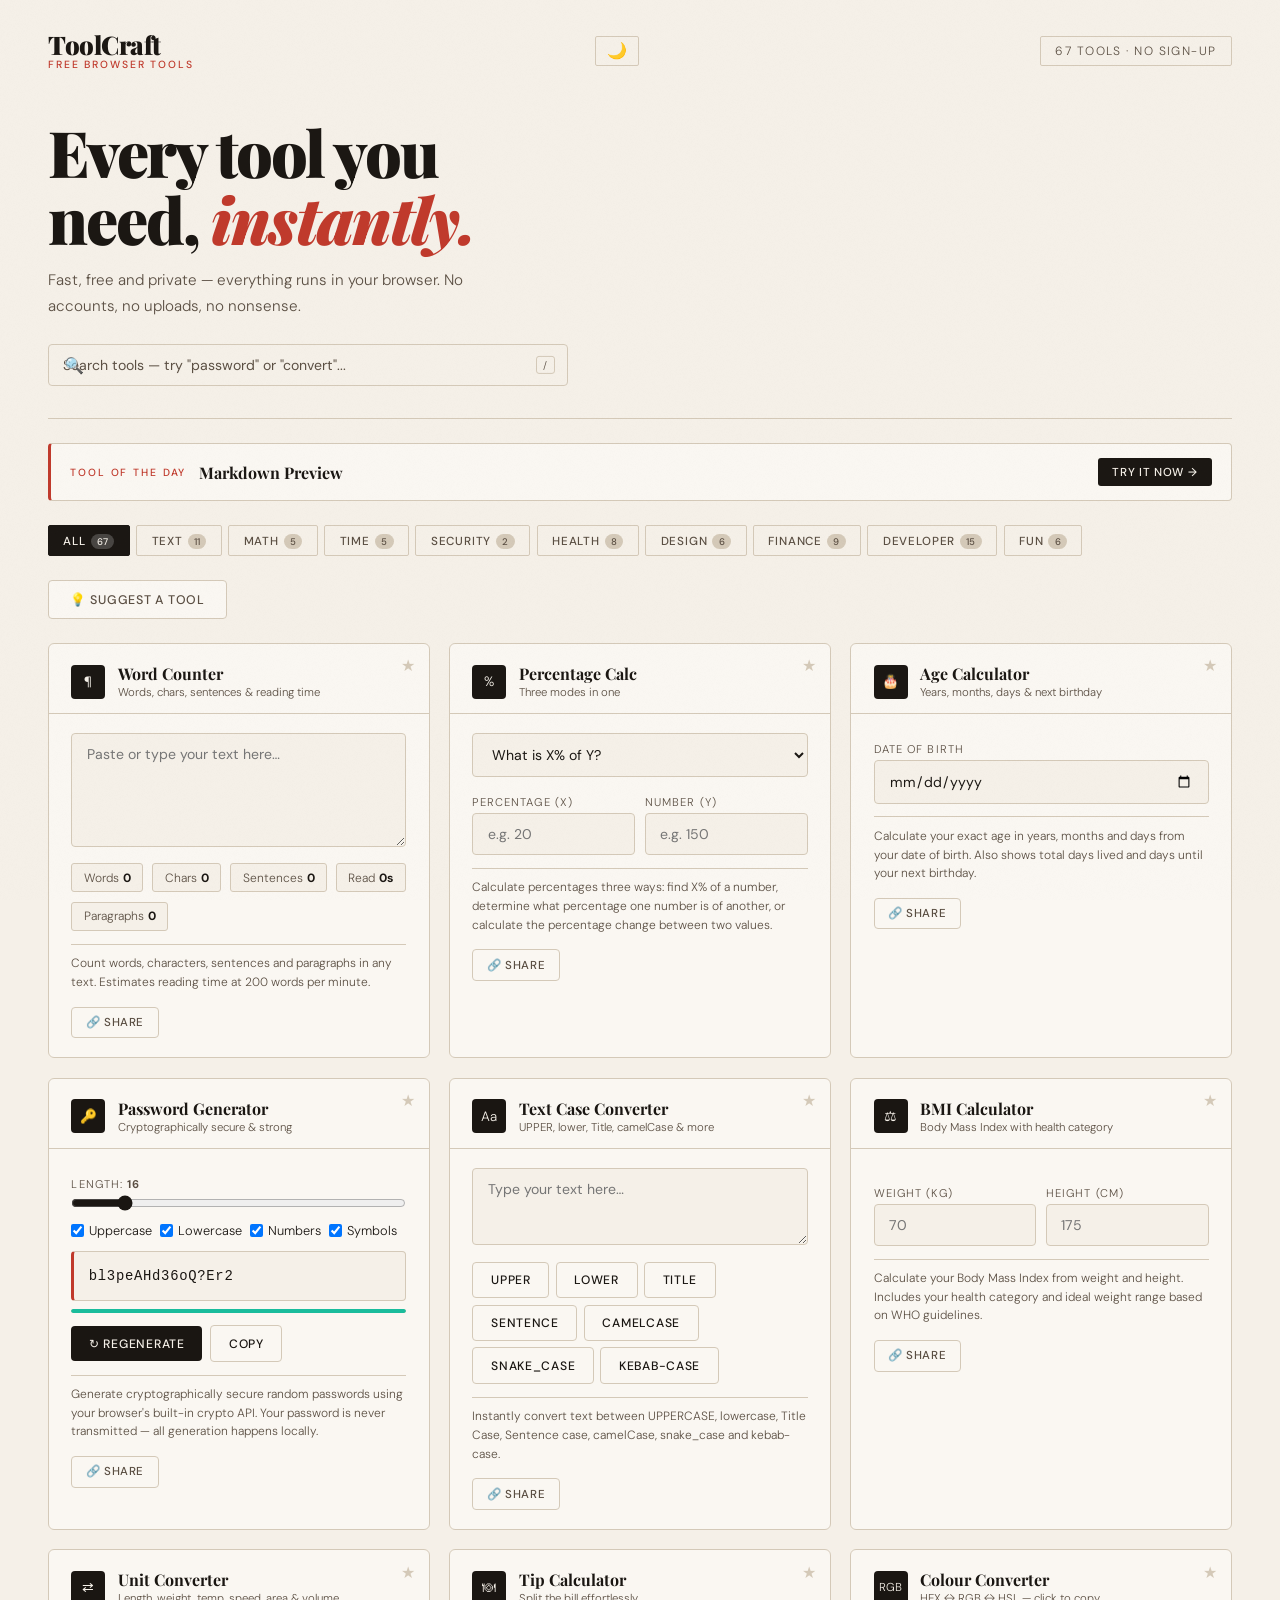
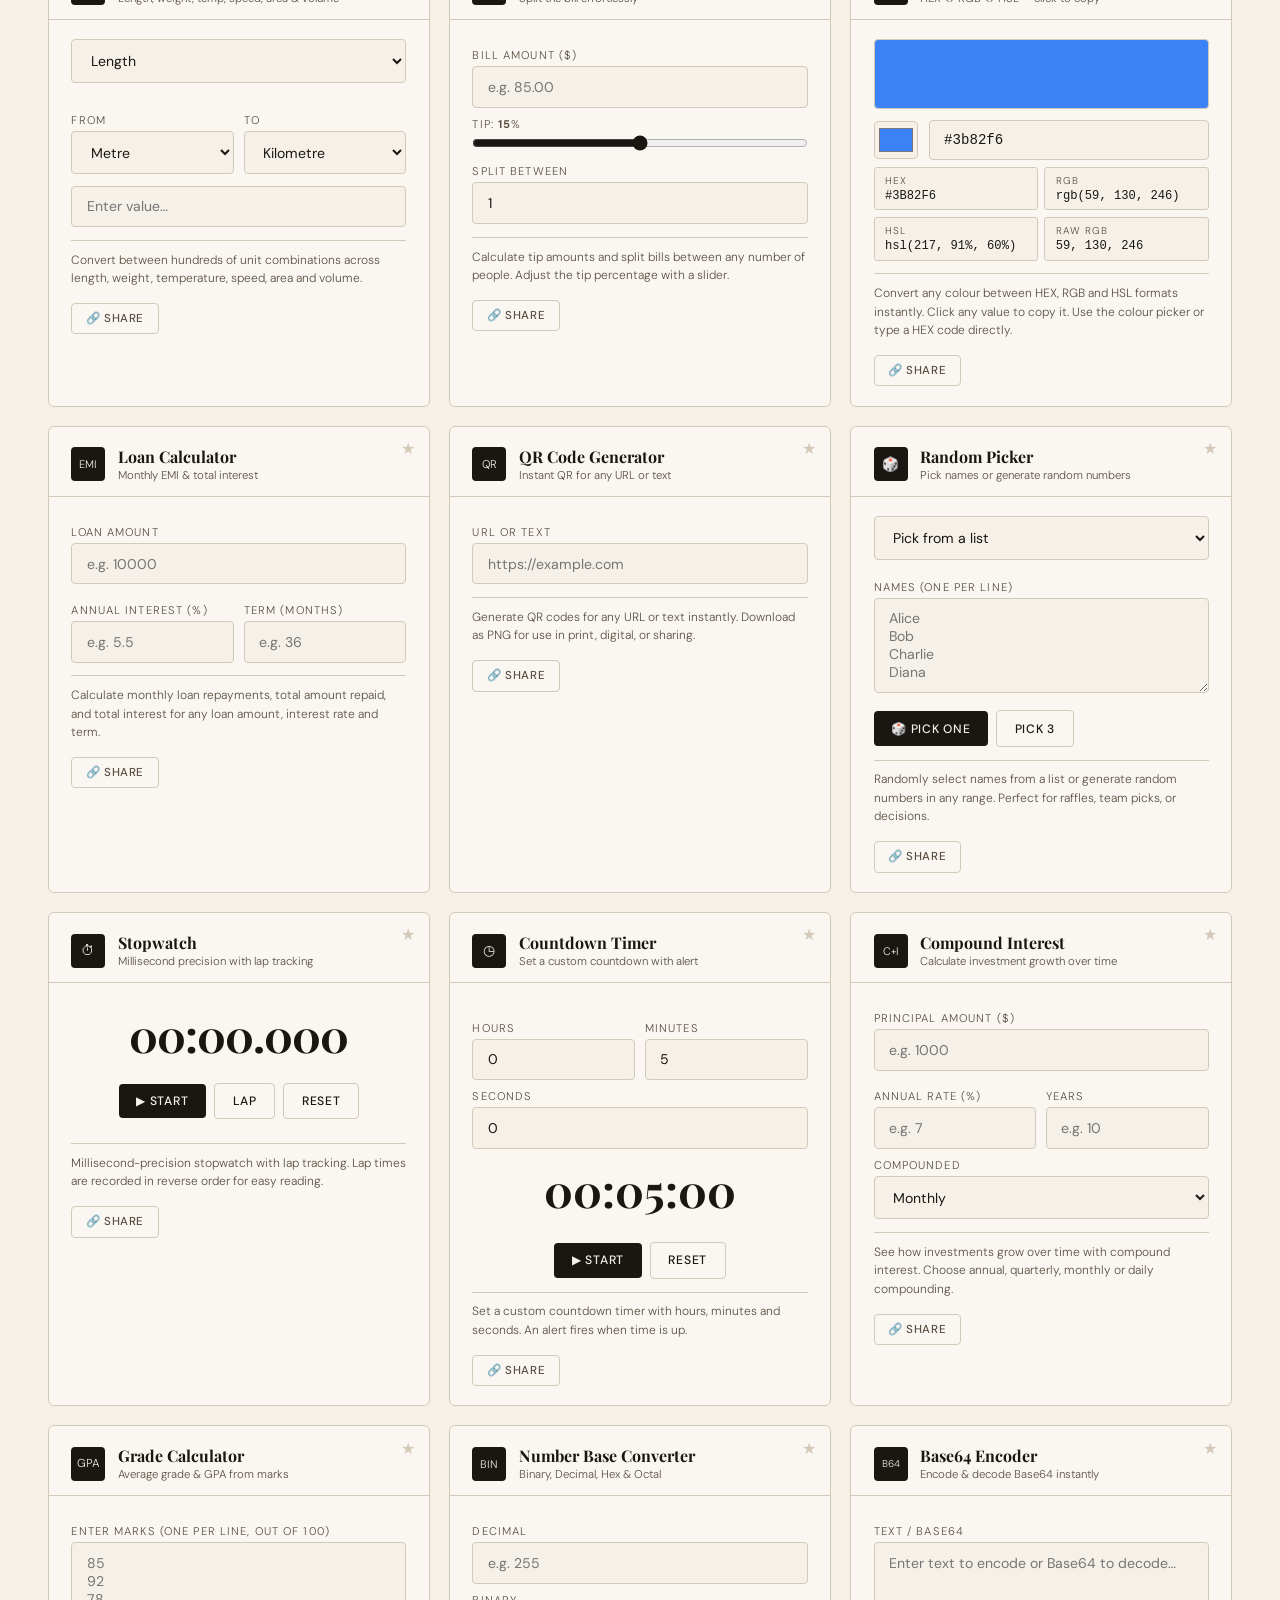
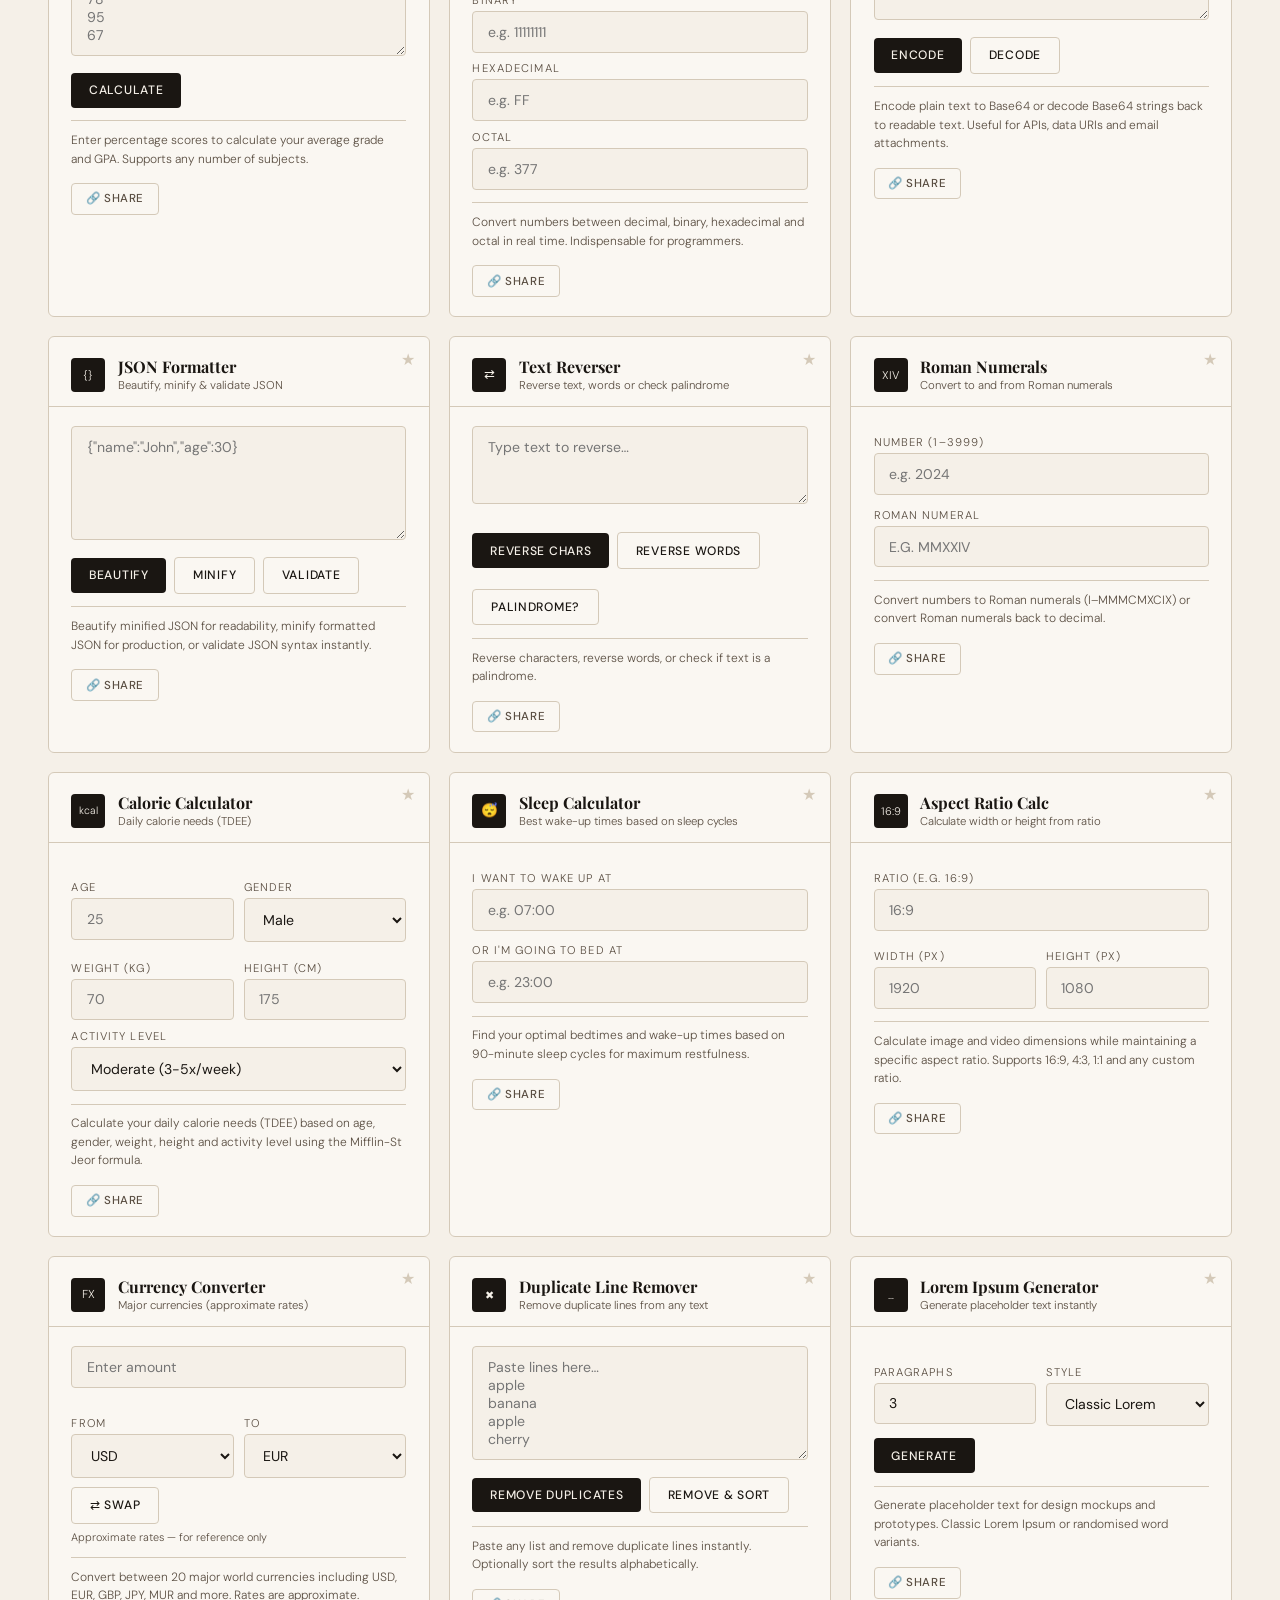
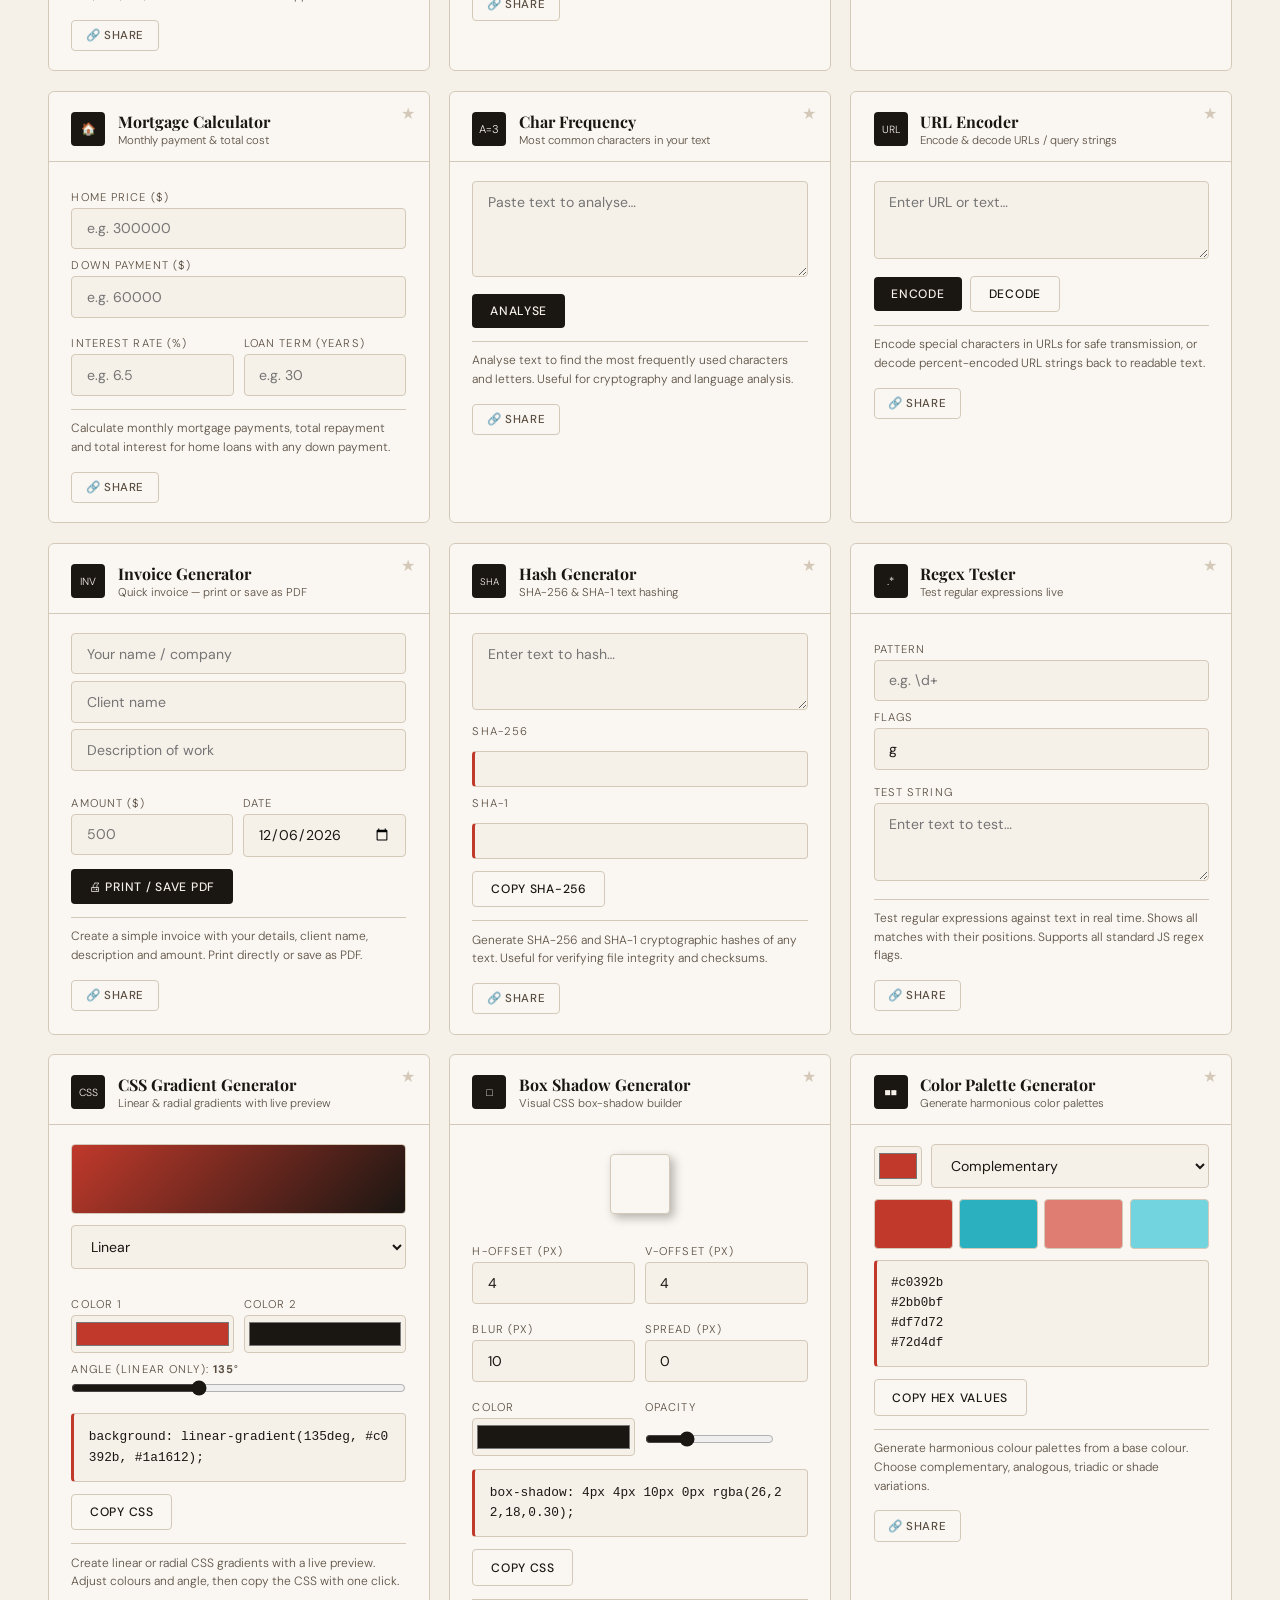
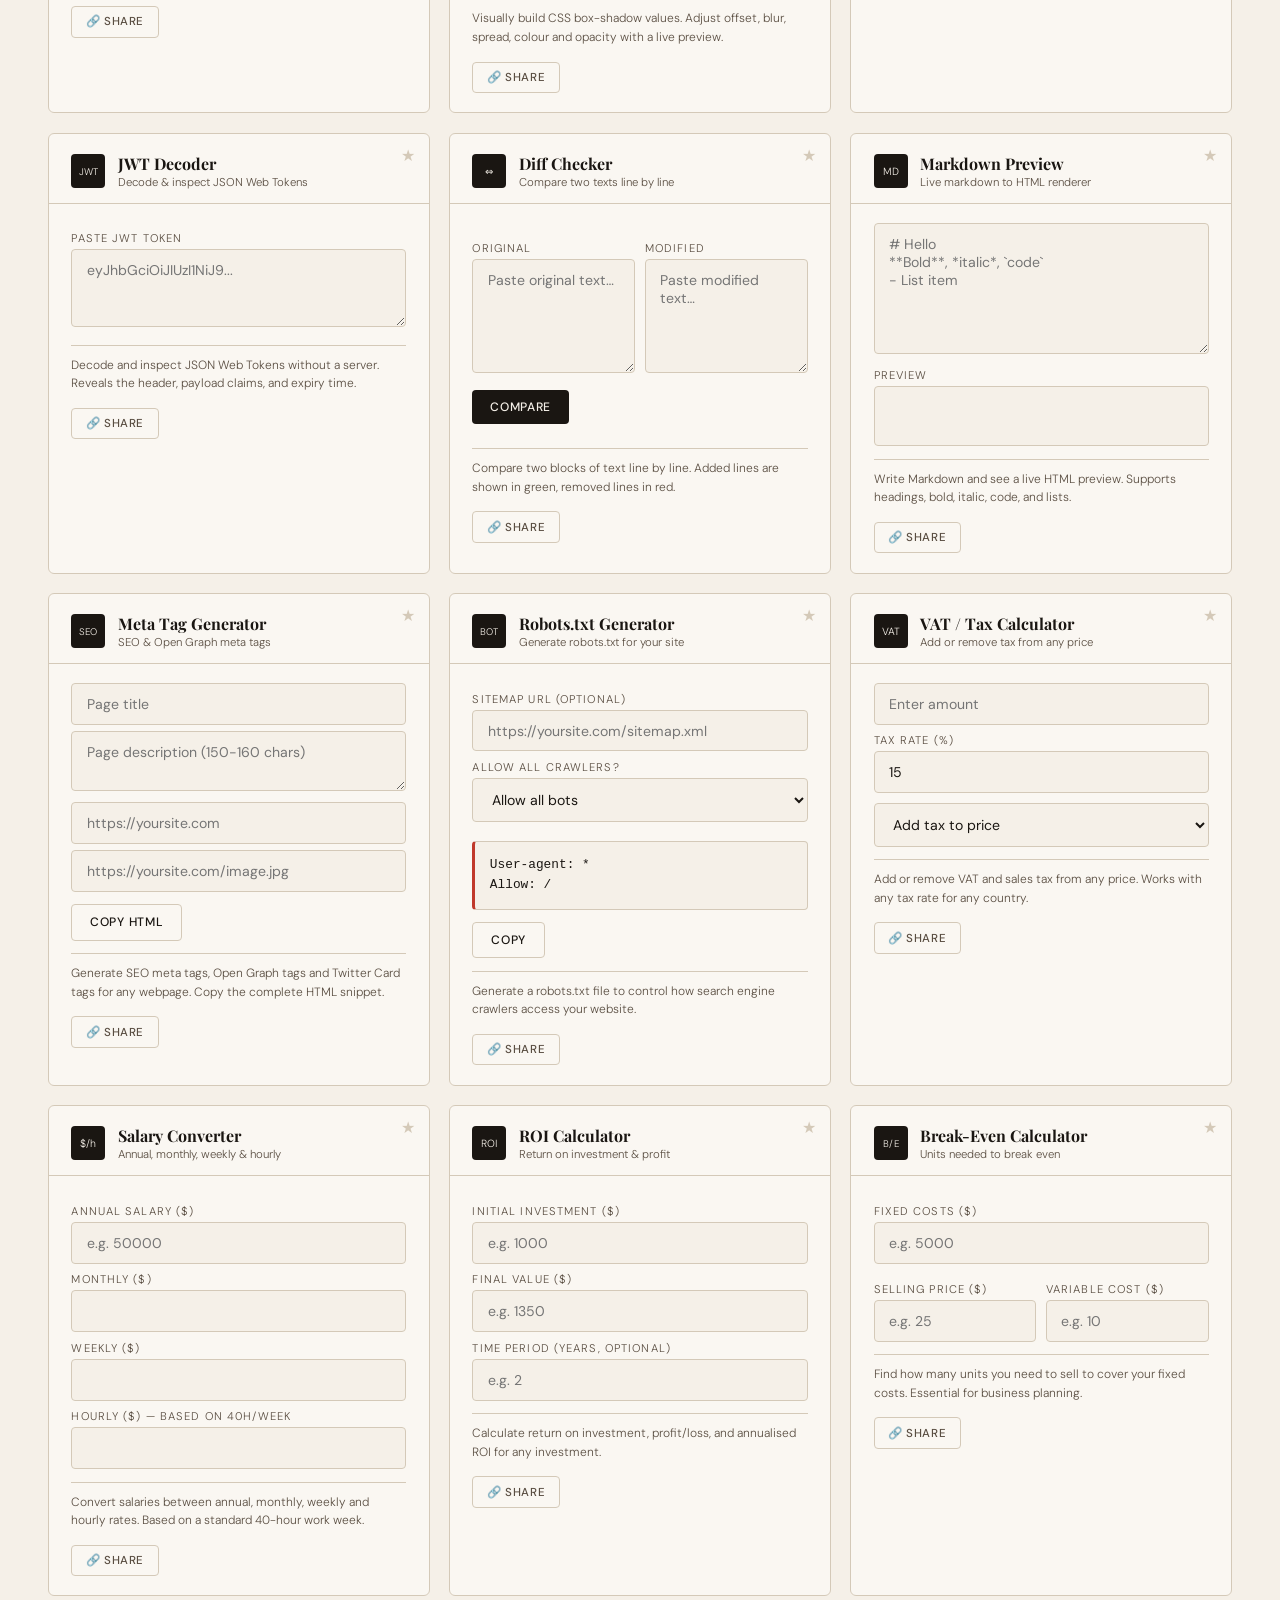
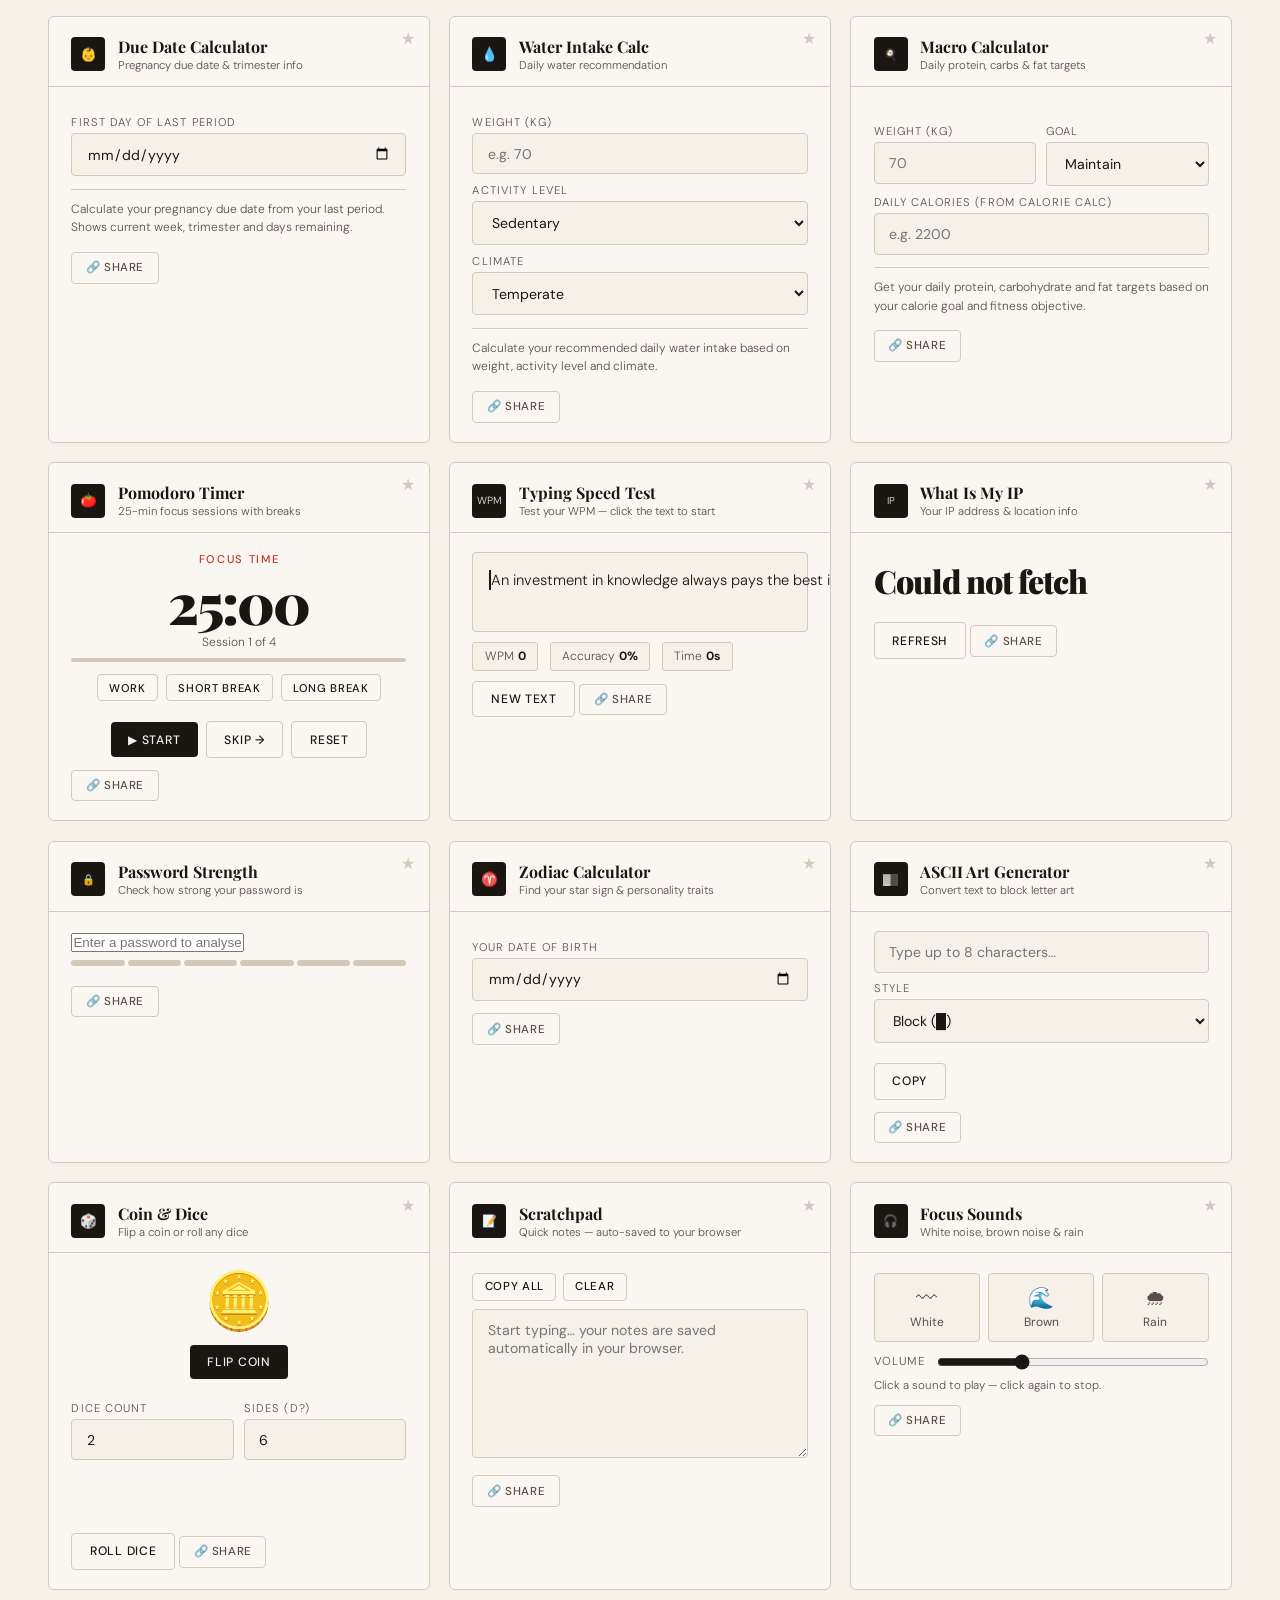
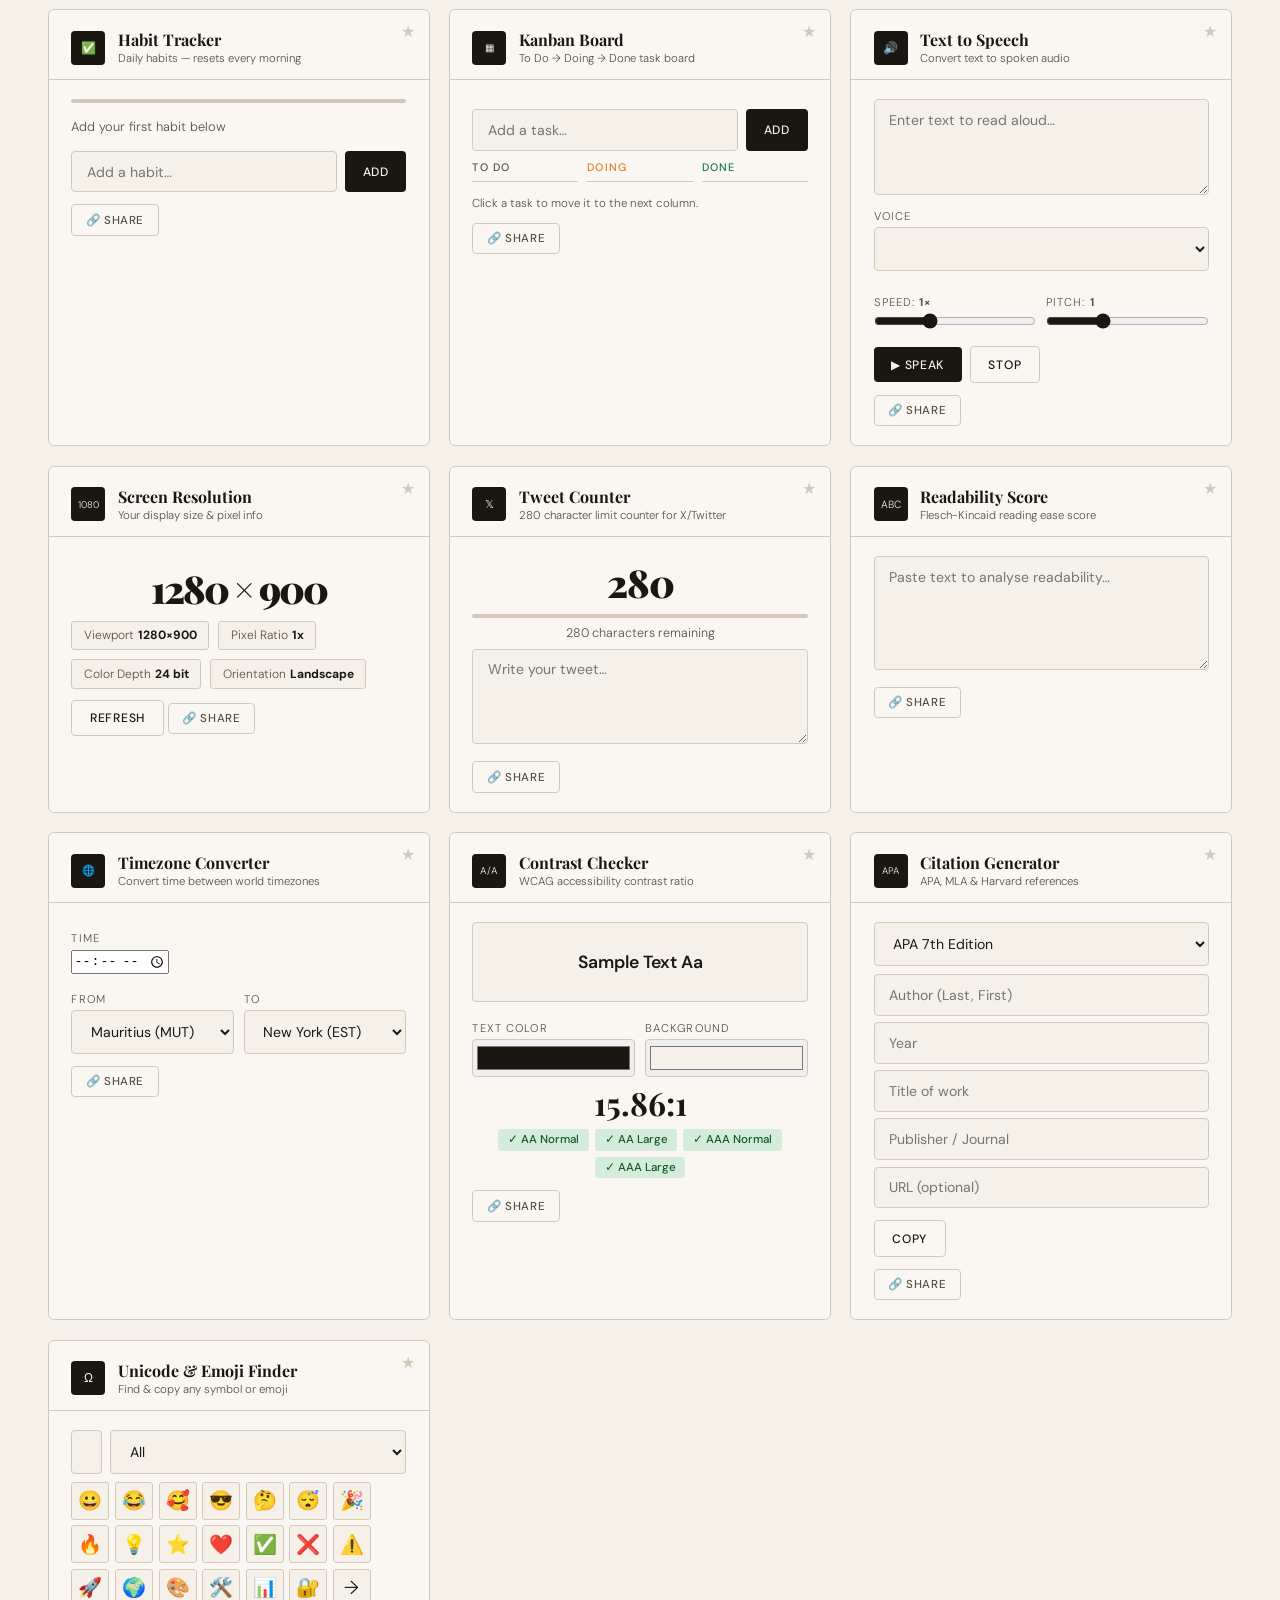
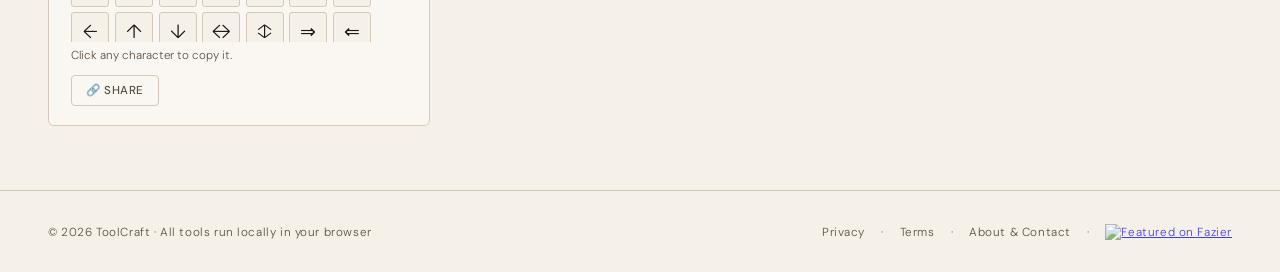
==== commit c3e30785: "Add files via upload" ====
--- a/index.html
+++ b/index.html
@@ -6,10 +6,11 @@
 <link rel="icon" type="image/jpeg" href="/favicon.jpg"/>
 <link rel="shortcut icon" href="/favicon.jpg"/>
 <meta name="viewport" content="width=device-width,initial-scale=1.0"/>
-<meta name="description" content="ToolCraft — 48 free browser tools. Word counter, password generator, QR code, BMI, unit converter, CSS generator, finance calculators, health tools and more. No sign-up, no data collected."/>
-<title>ToolCraft — 48 Free Browser Tools</title>
+<meta name="description" content="ToolCraft — 67 free browser tools. Word counter, password generator, QR code, BMI, Pomodoro timer, typing test, IP checker, habit tracker, kanban board and more. No sign-up, no data collected."/>
+<title>ToolCraft — 67 Free Browser Tools</title>
 <link href="https://fonts.googleapis.com/css2?family=Playfair+Display:wght@400;700;900&family=DM+Sans:wght@300;400;500&display=swap" rel="stylesheet"/>
 <link rel="stylesheet" href="/features.css"/>
+<link rel="stylesheet" href="/extra-tools.css"/>
 <script async src="https://pagead2.googlesyndication.com/pagead/js/adsbygoogle.js?client=ca-pub-5652501264934418" crossorigin="anonymous"></script>
 <style>
 *,*::before,*::after{box-sizing:border-box;margin:0;padding:0}
@@ -98,7 +99,7 @@
     <span class="logo-name">ToolCraft</span>
     <span class="logo-tag">Free Browser Tools</span>
   </div>
-  <div class="header-count" id="tool-count">48 Tools &middot; No Sign-up</div>
+  <div class="header-count" id="tool-count">67 Tools &middot; No Sign-up</div>
 </header>
 
 <div class="hero">
@@ -828,6 +829,316 @@
       <label class="input-label">Daily Calories (from Calorie Calc)</label>
       <input type="number" id="mac-cal" placeholder="e.g. 2200" oninput="calcMacros()"/>
       <div class="result-box hidden" id="mac-result"></div>
+    </div>
+  </div>
+
+  <!-- POMODORO TIMER -->
+  <div class="tool-card active" data-tool="time" data-keywords="pomodoro timer focus work break productivity study 25 minutes technique">
+    <div class="card-header"><div class="card-icon">🍅</div><div><div class="card-title">Pomodoro Timer</div><div class="card-subtitle">25-min focus sessions with breaks</div></div></div>
+    <div class="card-body">
+      <div class="pomo-mode" id="pomo-mode-label">Focus Time</div>
+      <div class="pomo-display" id="pomo-display">25:00</div>
+      <div class="pomo-sessions" id="pomo-sessions">Session 1 of 4</div>
+      <div class="pomo-bar"><div class="pomo-fill" id="pomo-fill" style="width:0%"></div></div>
+      <div class="btn-row" style="justify-content:center;margin-bottom:.5rem">
+        <button class="btn btn-ghost" style="margin-top:0;font-size:.7rem;padding:.35rem .7rem" onclick="pomoSetMode('work')">Work</button>
+        <button class="btn btn-ghost" style="margin-top:0;font-size:.7rem;padding:.35rem .7rem" onclick="pomoSetMode('short')">Short Break</button>
+        <button class="btn btn-ghost" style="margin-top:0;font-size:.7rem;padding:.35rem .7rem" onclick="pomoSetMode('long')">Long Break</button>
+      </div>
+      <div class="btn-row" style="justify-content:center">
+        <button class="btn" id="pomo-btn" onclick="pomoToggle()">▶ Start</button>
+        <button class="btn btn-ghost" onclick="pomoNext()">Skip →</button>
+        <button class="btn btn-ghost" onclick="pomoReset()">Reset</button>
+      </div>
+    </div>
+  </div>
+
+  <!-- TYPING SPEED TEST -->
+  <div class="tool-card active" data-tool="fun" data-keywords="typing speed test wpm words per minute keyboard fast typing test online">
+    <div class="card-header"><div class="card-icon" style="font-size:.65rem">WPM</div><div><div class="card-title">Typing Speed Test</div><div class="card-subtitle">Test your WPM — click the text to start</div></div></div>
+    <div class="card-body">
+      <div class="typing-passage" id="typing-passage" style="cursor:pointer">Click here to start the test…</div>
+      <input class="typing-input" id="typing-input" type="text" autocomplete="off" spellcheck="false"/>
+      <div class="typing-stats">
+        <div class="stat-chip"><span>WPM</span><strong id="type-wpm">0</strong></div>
+        <div class="stat-chip"><span>Accuracy</span><strong id="type-acc">100%</strong></div>
+        <div class="stat-chip"><span>Time</span><strong id="type-time">0s</strong></div>
+      </div>
+      <button class="btn btn-ghost" onclick="startTypingTest()" style="margin-top:.6rem">New Text</button>
+    </div>
+  </div>
+
+  <!-- WHAT IS MY IP -->
+  <div class="tool-card active" data-tool="developer" data-keywords="what is my ip address location isp country city timezone checker online">
+    <div class="card-header"><div class="card-icon" style="font-size:.62rem">IP</div><div><div class="card-title">What Is My IP</div><div class="card-subtitle">Your IP address &amp; location info</div></div></div>
+    <div class="card-body">
+      <div class="ip-display" id="ip-display">Loading…</div>
+      <div class="ip-detail-grid" id="ip-detail-grid"></div>
+      <button class="btn btn-ghost" onclick="loadMyIP()" style="margin-top:.7rem">Refresh</button>
+    </div>
+  </div>
+
+  <!-- PASSWORD STRENGTH CHECKER -->
+  <div class="tool-card active" data-tool="security" data-keywords="password strength checker test how strong secure crack time">
+    <div class="card-header"><div class="card-icon" style="font-size:.65rem">🔒</div><div><div class="card-title">Password Strength</div><div class="card-subtitle">Check how strong your password is</div></div></div>
+    <div class="card-body">
+      <input type="password" id="pws-input" placeholder="Enter a password to analyse…" oninput="checkPwStrength()"/>
+      <div class="strength-label" id="pws-label" style="margin-top:.5rem"></div>
+      <div class="strength-meter">
+        <div class="strength-segment"></div><div class="strength-segment"></div><div class="strength-segment"></div>
+        <div class="strength-segment"></div><div class="strength-segment"></div><div class="strength-segment"></div>
+      </div>
+      <div class="crack-time" id="pws-crack"></div>
+      <div id="pws-checks" style="margin-top:.5rem;display:flex;flex-direction:column;gap:.15rem"></div>
+    </div>
+  </div>
+
+  <!-- ZODIAC CALCULATOR -->
+  <div class="tool-card active" data-tool="fun" data-keywords="zodiac sign calculator birthday astrology star sign horoscope aries leo">
+    <div class="card-header"><div class="card-icon">♈</div><div><div class="card-title">Zodiac Calculator</div><div class="card-subtitle">Find your star sign &amp; personality traits</div></div></div>
+    <div class="card-body">
+      <label class="input-label">Your Date of Birth</label>
+      <input type="date" id="zodiac-dob" onchange="calcZodiac()"/>
+      <div id="zodiac-result" class="zodiac-result" style="display:none"></div>
+    </div>
+  </div>
+
+  <!-- ASCII ART GENERATOR -->
+  <div class="tool-card active" data-tool="fun" data-keywords="ascii art text generator block letters font art emoji text converter">
+    <div class="card-header"><div class="card-icon" style="font-size:.65rem">▓▒</div><div><div class="card-title">ASCII Art Generator</div><div class="card-subtitle">Convert text to block letter art</div></div></div>
+    <div class="card-body">
+      <input type="text" id="ascii-input" placeholder="Type up to 8 characters…" maxlength="8" oninput="genAsciiArt()"/>
+      <label class="input-label">Style</label>
+      <select id="ascii-style" onchange="genAsciiArt()" style="margin-bottom:.5rem">
+        <option value="block">Block (█)</option>
+        <option value="hash">Hash (#)</option>
+        <option value="star">Star (*)</option>
+      </select>
+      <pre class="ascii-output" id="ascii-output" style="display:none"></pre>
+      <div class="btn-row"><button class="btn btn-ghost" onclick="navigator.clipboard.writeText(document.getElementById('ascii-output').textContent)">Copy</button></div>
+    </div>
+  </div>
+
+  <!-- COIN FLIP & DICE ROLLER -->
+  <div class="tool-card active" data-tool="fun" data-keywords="coin flip dice roller random heads tails decision game d6 d20">
+    <div class="card-header"><div class="card-icon">🎲</div><div><div class="card-title">Coin &amp; Dice</div><div class="card-subtitle">Flip a coin or roll any dice</div></div></div>
+    <div class="card-body">
+      <div class="flip-result" id="flip-result">🪙</div>
+      <div class="btn-row" style="justify-content:center;margin-bottom:.8rem">
+        <button class="btn" onclick="flipCoin()">Flip Coin</button>
+      </div>
+      <div class="input-row">
+        <div><label class="input-label">Dice count</label><input type="number" id="dice-count" value="2" min="1" max="12"/></div>
+        <div><label class="input-label">Sides (d?)</label><input type="number" id="dice-sides" value="6" min="2" max="100"/></div>
+      </div>
+      <div class="dice-grid" id="dice-grid"></div>
+      <div id="dice-total" style="text-align:center;font-size:.85rem;color:var(--ink-soft)"></div>
+      <button class="btn btn-ghost" onclick="rollDice()">Roll Dice</button>
+    </div>
+  </div>
+
+  <!-- SCRATCHPAD -->
+  <div class="tool-card active" data-tool="text" data-keywords="scratchpad notepad online notes save text editor quick note browser">
+    <div class="card-header"><div class="card-icon" style="font-size:.75rem">📝</div><div><div class="card-title">Scratchpad</div><div class="card-subtitle">Quick notes — auto-saved to your browser</div></div></div>
+    <div class="card-body">
+      <div class="pad-toolbar">
+        <button class="btn btn-ghost" style="margin-top:0;padding:.35rem .7rem;font-size:.72rem" onclick="copyScratchpad()">Copy All</button>
+        <button class="btn btn-ghost" style="margin-top:0;padding:.35rem .7rem;font-size:.72rem" onclick="clearScratchpad()">Clear</button>
+        <span class="pad-saved" id="pad-saved">Saved ✓</span>
+      </div>
+      <textarea id="scratchpad-ta" rows="7" placeholder="Start typing… your notes are saved automatically in your browser." style="font-family:'DM Sans',sans-serif"></textarea>
+    </div>
+  </div>
+
+  <!-- WHITE NOISE / FOCUS -->
+  <div class="tool-card active" data-tool="health" data-keywords="white noise brown noise rain sound focus study sleep relax ambient">
+    <div class="card-header"><div class="card-icon" style="font-size:.75rem">🎧</div><div><div class="card-title">Focus Sounds</div><div class="card-subtitle">White noise, brown noise &amp; rain</div></div></div>
+    <div class="card-body">
+      <div class="noise-grid">
+        <button class="noise-btn" data-type="white" onclick="playNoise('white')"><span class="noise-icon">〰</span>White</button>
+        <button class="noise-btn" data-type="brown" onclick="playNoise('brown')"><span class="noise-icon">🌊</span>Brown</button>
+        <button class="noise-btn" data-type="rain" onclick="playNoise('rain')"><span class="noise-icon">🌧</span>Rain</button>
+      </div>
+      <div class="noise-vol">
+        <label>Volume</label>
+        <input type="range" id="noise-vol" min="0" max="1" step="0.05" value="0.3" oninput="setNoiseVol(this.value)" style="flex:1;accent-color:var(--ink)"/>
+      </div>
+      <p style="font-size:.72rem;color:var(--ink-soft);margin-top:.5rem">Click a sound to play — click again to stop.</p>
+    </div>
+  </div>
+
+  <!-- HABIT TRACKER -->
+  <div class="tool-card active" data-tool="health" data-keywords="habit tracker daily goals checklist routine productivity health">
+    <div class="card-header"><div class="card-icon" style="font-size:.75rem">✅</div><div><div class="card-title">Habit Tracker</div><div class="card-subtitle">Daily habits — resets every morning</div></div></div>
+    <div class="card-body">
+      <div class="habit-progress"><div class="habit-progress-fill" id="habit-progress-fill" style="width:0%"></div></div>
+      <div class="habit-list" id="habit-list"></div>
+      <div class="habit-add-row">
+        <input type="text" id="habit-input" placeholder="Add a habit…" style="flex:1" onkeydown="if(event.key==='Enter')addHabit()"/>
+        <button class="btn" style="margin-top:0" onclick="addHabit()">Add</button>
+      </div>
+    </div>
+  </div>
+
+  <!-- KANBAN BOARD -->
+  <div class="tool-card active" data-tool="fun" data-keywords="kanban board todo task manager productivity task list organize planner">
+    <div class="card-header"><div class="card-icon" style="font-size:.65rem">▦</div><div><div class="card-title">Kanban Board</div><div class="card-subtitle">To Do → Doing → Done task board</div></div></div>
+    <div class="card-body">
+      <div class="habit-add-row" style="margin-bottom:.6rem">
+        <input type="text" id="kanban-input" placeholder="Add a task…" style="flex:1" onkeydown="if(event.key==='Enter')addKanban()"/>
+        <button class="btn" style="margin-top:0" onclick="addKanban()">Add</button>
+      </div>
+      <div class="kanban-board">
+        <div><div class="kanban-col-title todo">To Do</div><div id="kanban-todo"></div></div>
+        <div><div class="kanban-col-title doing">Doing</div><div id="kanban-doing"></div></div>
+        <div><div class="kanban-col-title done">Done</div><div id="kanban-done"></div></div>
+      </div>
+      <p style="font-size:.72rem;color:var(--ink-soft);margin-top:.4rem">Click a task to move it to the next column.</p>
+    </div>
+  </div>
+
+  <!-- TEXT TO SPEECH -->
+  <div class="tool-card active" data-tool="text" data-keywords="text to speech tts read aloud voice speaker convert online free">
+    <div class="card-header"><div class="card-icon" style="font-size:.75rem">🔊</div><div><div class="card-title">Text to Speech</div><div class="card-subtitle">Convert text to spoken audio</div></div></div>
+    <div class="card-body">
+      <textarea id="tts-input" rows="4" placeholder="Enter text to read aloud…"></textarea>
+      <label class="input-label">Voice</label>
+      <select id="tts-voice" style="margin-bottom:.4rem"></select>
+      <div class="input-row">
+        <div><label class="input-label">Speed: <strong id="tts-rate-val">1×</strong></label><input type="range" id="tts-rate" min="0.5" max="2" step="0.1" value="1" oninput="document.getElementById('tts-rate-val').textContent=this.value+'×'" style="width:100%;accent-color:var(--ink)"/></div>
+        <div><label class="input-label">Pitch: <strong id="tts-pitch-val">1</strong></label><input type="range" id="tts-pitch" min="0.5" max="2" step="0.1" value="1" oninput="document.getElementById('tts-pitch-val').textContent=this.value" style="width:100%;accent-color:var(--ink)"/></div>
+      </div>
+      <div class="btn-row">
+        <button class="btn" onclick="speakText()">▶ Speak</button>
+        <button class="btn btn-ghost" onclick="stopSpeech()">Stop</button>
+      </div>
+    </div>
+  </div>
+
+  <!-- SCREEN RESOLUTION -->
+  <div class="tool-card active" data-tool="developer" data-keywords="screen resolution checker display size viewport pixel ratio what is my resolution">
+    <div class="card-header"><div class="card-icon" style="font-size:.6rem">1080</div><div><div class="card-title">Screen Resolution</div><div class="card-subtitle">Your display size &amp; pixel info</div></div></div>
+    <div class="card-body">
+      <div class="res-display" id="res-display">…</div>
+      <div class="stat-row" id="res-details" style="margin-top:.4rem"></div>
+      <button class="btn btn-ghost" onclick="checkResolution()" style="margin-top:.7rem">Refresh</button>
+    </div>
+  </div>
+
+  <!-- TWITTER CHARACTER COUNTER -->
+  <div class="tool-card active" data-tool="text" data-keywords="twitter character counter tweet length x limit 280 characters social media">
+    <div class="card-header"><div class="card-icon" style="font-size:.7rem">𝕏</div><div><div class="card-title">Tweet Counter</div><div class="card-subtitle">280 character limit counter for X/Twitter</div></div></div>
+    <div class="card-body">
+      <div style="text-align:center;font-family:'Playfair Display',serif;font-size:2.4rem;font-weight:900;letter-spacing:-1px" id="tw-count">280</div>
+      <div class="tw-bar"><div class="tw-fill" id="tw-fill" style="width:0%"></div></div>
+      <div id="tw-msg" style="font-size:.78rem;color:var(--ink-soft);text-align:center;margin-bottom:.5rem">280 characters remaining</div>
+      <textarea id="tw-input" rows="4" placeholder="Write your tweet…" oninput="countTweet()"></textarea>
+    </div>
+  </div>
+
+  <!-- READABILITY SCORE -->
+  <div class="tool-card active" data-tool="text" data-keywords="readability score flesch kincaid text grade level easy read analysis">
+    <div class="card-header"><div class="card-icon" style="font-size:.65rem">ABC</div><div><div class="card-title">Readability Score</div><div class="card-subtitle">Flesch-Kincaid reading ease score</div></div></div>
+    <div class="card-body">
+      <textarea id="read-input" rows="5" placeholder="Paste text to analyse readability…" oninput="calcReadability()"></textarea>
+      <div class="result-box hidden" id="read-result">
+        <div class="readability-score" id="read-score">0</div>
+        <div class="readability-grade" id="read-grade"></div>
+      </div>
+    </div>
+  </div>
+
+  <!-- TIMEZONE CONVERTER -->
+  <div class="tool-card active" data-tool="time" data-keywords="timezone converter time zone world clock convert UTC EST GMT PST London Tokyo">
+    <div class="card-header"><div class="card-icon" style="font-size:.65rem">🌐</div><div><div class="card-title">Timezone Converter</div><div class="card-subtitle">Convert time between world timezones</div></div></div>
+    <div class="card-body">
+      <label class="input-label">Time</label>
+      <input type="time" id="tz-time" oninput="convertTimezone()"/>
+      <div class="input-row">
+        <div><label class="input-label">From</label>
+          <select id="tz-from" onchange="convertTimezone()">
+            <option value="UTC">UTC</option>
+            <option value="America/New_York">New York (EST)</option>
+            <option value="America/Los_Angeles">Los Angeles (PST)</option>
+            <option value="Europe/London">London (GMT)</option>
+            <option value="Europe/Paris">Paris (CET)</option>
+            <option value="Asia/Tokyo">Tokyo (JST)</option>
+            <option value="Asia/Dubai">Dubai (GST)</option>
+            <option value="Asia/Kolkata">India (IST)</option>
+            <option value="Australia/Sydney">Sydney (AEST)</option>
+            <option value="Indian/Mauritius" selected>Mauritius (MUT)</option>
+          </select>
+        </div>
+        <div><label class="input-label">To</label>
+          <select id="tz-to" onchange="convertTimezone()">
+            <option value="UTC">UTC</option>
+            <option value="America/New_York" selected>New York (EST)</option>
+            <option value="America/Los_Angeles">Los Angeles (PST)</option>
+            <option value="Europe/London">London (GMT)</option>
+            <option value="Europe/Paris">Paris (CET)</option>
+            <option value="Asia/Tokyo">Tokyo (JST)</option>
+            <option value="Asia/Dubai">Dubai (GST)</option>
+            <option value="Asia/Kolkata">India (IST)</option>
+            <option value="Australia/Sydney">Sydney (AEST)</option>
+            <option value="Indian/Mauritius">Mauritius (MUT)</option>
+          </select>
+        </div>
+      </div>
+      <div class="result-box hidden" id="tz-result"></div>
+    </div>
+  </div>
+
+  <!-- CONTRAST CHECKER -->
+  <div class="tool-card active" data-tool="design" data-keywords="contrast checker wcag accessibility color text background ratio aa aaa">
+    <div class="card-header"><div class="card-icon" style="font-size:.62rem">A/A</div><div><div class="card-title">Contrast Checker</div><div class="card-subtitle">WCAG accessibility contrast ratio</div></div></div>
+    <div class="card-body">
+      <div class="contrast-preview" id="contrast-preview">Sample Text Aa</div>
+      <div class="input-row">
+        <div><label class="input-label">Text Color</label><input type="color" id="contrast-fg" value="#1a1612" oninput="checkContrast()" style="width:100%;height:38px;padding:2px;border-radius:4px;border:1px solid var(--border);cursor:pointer"/></div>
+        <div><label class="input-label">Background</label><input type="color" id="contrast-bg" value="#f5f0e8" oninput="checkContrast()" style="width:100%;height:38px;padding:2px;border-radius:4px;border:1px solid var(--border);cursor:pointer"/></div>
+      </div>
+      <div class="contrast-ratio" id="contrast-ratio">—</div>
+      <div class="contrast-badges" id="contrast-badges"></div>
+    </div>
+  </div>
+
+  <!-- CITATION GENERATOR -->
+  <div class="tool-card active" data-tool="text" data-keywords="citation generator apa mla harvard reference bibliography academic student">
+    <div class="card-header"><div class="card-icon" style="font-size:.6rem">APA</div><div><div class="card-title">Citation Generator</div><div class="card-subtitle">APA, MLA &amp; Harvard references</div></div></div>
+    <div class="card-body">
+      <select id="cite-style" onchange="genCitation()" style="margin-bottom:.5rem">
+        <option value="apa">APA 7th Edition</option>
+        <option value="mla">MLA 9th Edition</option>
+        <option value="harvard">Harvard</option>
+      </select>
+      <input type="text" id="cite-author" placeholder="Author (Last, First)" oninput="genCitation()" style="margin-bottom:.4rem"/>
+      <input type="text" id="cite-year" placeholder="Year" oninput="genCitation()" style="margin-bottom:.4rem"/>
+      <input type="text" id="cite-title" placeholder="Title of work" oninput="genCitation()" style="margin-bottom:.4rem"/>
+      <input type="text" id="cite-publisher" placeholder="Publisher / Journal" oninput="genCitation()" style="margin-bottom:.4rem"/>
+      <input type="text" id="cite-url" placeholder="URL (optional)" oninput="genCitation()"/>
+      <div class="citation-output" id="cite-result" style="display:none"></div>
+      <div class="btn-row"><button class="btn btn-ghost" onclick="navigator.clipboard.writeText(document.getElementById('cite-result').innerText)">Copy</button></div>
+    </div>
+  </div>
+
+  <!-- UNICODE FINDER -->
+  <div class="tool-card active" data-tool="design" data-keywords="unicode emoji symbol finder copy arrow math currency special character">
+    <div class="card-header"><div class="card-icon" style="font-size:.75rem">Ω</div><div><div class="card-title">Unicode &amp; Emoji Finder</div><div class="card-subtitle">Find &amp; copy any symbol or emoji</div></div></div>
+    <div class="card-body">
+      <div style="display:flex;gap:.5rem;margin-bottom:.5rem">
+        <input type="text" id="unicode-search" placeholder="Search…" oninput="filterUnicode()" style="flex:1"/>
+        <select id="unicode-cat" onchange="filterUnicode()">
+          <option value="all">All</option>
+          <option value="Emoji">Emoji</option>
+          <option value="Arrows">Arrows</option>
+          <option value="Math">Math</option>
+          <option value="Currency">Currency</option>
+          <option value="Symbols">Symbols</option>
+          <option value="Brackets">Brackets</option>
+        </select>
+      </div>
+      <div class="unicode-grid" id="unicode-grid"></div>
+      <p style="font-size:.72rem;color:var(--ink-soft);margin-top:.4rem">Click any character to copy it.</p>
     </div>
   </div>
 
@@ -1574,5 +1885,6 @@
 updateGrad();updateShadow();genPalette();genRobots();
 </script>
 <script src="/features.js"></script>
+<script src="/extra-tools.js"></script>
 </body>
 </html>
--- a/extra-tools.css
+++ b/extra-tools.css
@@ -0,0 +1,513 @@
+/* ToolCraft Extra Tools CSS */
+
+/* ── POMODORO ────────────────────────────────────────────────────────────────── */
+.pomo-display {
+  font-family: 'Playfair Display', serif;
+  font-size: 3.5rem;
+  font-weight: 900;
+  text-align: center;
+  letter-spacing: -2px;
+  line-height: 1;
+  margin: .5rem 0 .25rem;
+}
+.pomo-mode {
+  text-align: center;
+  font-size: .7rem;
+  letter-spacing: .15em;
+  text-transform: uppercase;
+  color: var(--accent);
+  margin-bottom: .5rem;
+  font-weight: 500;
+}
+.pomo-sessions {
+  text-align: center;
+  font-size: .75rem;
+  color: var(--ink-soft);
+  margin-bottom: .5rem;
+}
+.pomo-bar {
+  height: 4px;
+  background: var(--border);
+  border-radius: 2px;
+  overflow: hidden;
+  margin-bottom: .75rem;
+}
+.pomo-fill {
+  height: 100%;
+  background: var(--accent);
+  border-radius: 2px;
+  transition: width .5s linear;
+}
+
+/* ── TYPING TEST ──────────────────────────────────────────────────────────────── */
+.typing-passage {
+  background: var(--bg);
+  border: 1px solid var(--border);
+  border-radius: 4px;
+  padding: .85rem 1rem;
+  font-size: .92rem;
+  line-height: 1.8;
+  margin-bottom: .6rem;
+  min-height: 80px;
+  position: relative;
+  user-select: none;
+}
+.typing-passage .char-correct { color: var(--green, #1a7a4a); }
+.typing-passage .char-wrong { color: var(--accent); background: rgba(192,57,43,.1); border-radius: 2px; }
+.typing-passage .char-current { border-left: 2px solid var(--ink); animation: blink .8s step-end infinite; }
+@keyframes blink { 0%,100%{opacity:1} 50%{opacity:0} }
+.typing-input {
+  opacity: 0;
+  position: absolute;
+  pointer-events: none;
+}
+.typing-stats {
+  display: flex;
+  gap: .75rem;
+  flex-wrap: wrap;
+  margin-top: .5rem;
+}
+
+/* ── IP CHECKER ──────────────────────────────────────────────────────────────── */
+.ip-display {
+  font-family: 'Playfair Display', serif;
+  font-size: 2rem;
+  font-weight: 900;
+  letter-spacing: -1px;
+  margin: .4rem 0 .2rem;
+  word-break: break-all;
+}
+.ip-detail-grid {
+  display: grid;
+  grid-template-columns: 1fr 1fr;
+  gap: .5rem;
+  margin-top: .6rem;
+}
+.ip-detail {
+  background: var(--bg);
+  border: 1px solid var(--border);
+  border-radius: 3px;
+  padding: .5rem .75rem;
+  font-size: .8rem;
+}
+.ip-detail-label {
+  font-size: .65rem;
+  letter-spacing: .1em;
+  text-transform: uppercase;
+  color: var(--ink-soft);
+  display: block;
+  margin-bottom: 2px;
+}
+.ip-detail-value {
+  font-weight: 500;
+  color: var(--ink);
+  word-break: break-word;
+}
+
+/* ── PASSWORD STRENGTH ────────────────────────────────────────────────────────── */
+.strength-meter {
+  display: flex;
+  gap: 3px;
+  margin: .5rem 0;
+}
+.strength-segment {
+  flex: 1;
+  height: 6px;
+  border-radius: 3px;
+  background: var(--border);
+  transition: background .3s;
+}
+.strength-label {
+  font-size: .78rem;
+  font-weight: 500;
+  margin-bottom: .3rem;
+}
+.crack-time {
+  font-size: .78rem;
+  color: var(--ink-soft);
+  margin-top: .3rem;
+}
+
+/* ── ZODIAC ──────────────────────────────────────────────────────────────────── */
+.zodiac-result {
+  text-align: center;
+  padding: .75rem 0;
+}
+.zodiac-symbol {
+  font-size: 3rem;
+  display: block;
+  margin-bottom: .3rem;
+}
+.zodiac-name {
+  font-family: 'Playfair Display', serif;
+  font-size: 1.4rem;
+  font-weight: 700;
+}
+.zodiac-dates {
+  font-size: .75rem;
+  color: var(--ink-soft);
+  margin: .2rem 0 .5rem;
+}
+.zodiac-traits {
+  display: flex;
+  flex-wrap: wrap;
+  gap: .4rem;
+  justify-content: center;
+  margin-top: .5rem;
+}
+.zodiac-trait {
+  background: var(--bg);
+  border: 1px solid var(--border);
+  border-radius: 3px;
+  padding: .25rem .6rem;
+  font-size: .75rem;
+  color: var(--ink-soft);
+}
+
+/* ── KANBAN ──────────────────────────────────────────────────────────────────── */
+.kanban-board {
+  display: grid;
+  grid-template-columns: 1fr 1fr 1fr;
+  gap: .6rem;
+  margin-top: .5rem;
+}
+.kanban-col {
+  background: var(--bg);
+  border: 1px solid var(--border);
+  border-radius: 4px;
+  padding: .6rem;
+  min-height: 120px;
+}
+.kanban-col-title {
+  font-size: .68rem;
+  font-weight: 500;
+  letter-spacing: .1em;
+  text-transform: uppercase;
+  color: var(--ink-soft);
+  margin-bottom: .5rem;
+  padding-bottom: .4rem;
+  border-bottom: 1px solid var(--border);
+}
+.kanban-col-title.todo { color: var(--ink-soft); }
+.kanban-col-title.doing { color: #e67e22; }
+.kanban-col-title.done { color: var(--green, #1a7a4a); }
+.kanban-item {
+  background: var(--surface);
+  border: 1px solid var(--border);
+  border-radius: 3px;
+  padding: .4rem .6rem;
+  font-size: .78rem;
+  margin-bottom: .4rem;
+  cursor: pointer;
+  transition: all .2s;
+  display: flex;
+  justify-content: space-between;
+  align-items: center;
+  gap: .3rem;
+}
+.kanban-item:hover { border-color: var(--ink); }
+.kanban-item-text { flex: 1; word-break: break-word; }
+.kanban-item-del { color: var(--border); cursor: pointer; font-size: .8rem; flex-shrink: 0; transition: color .2s; }
+.kanban-item-del:hover { color: var(--accent); }
+.kanban-add {
+  width: 100%;
+  background: transparent;
+  border: 1px dashed var(--border);
+  border-radius: 3px;
+  padding: .35rem;
+  font-size: .75rem;
+  color: var(--ink-soft);
+  cursor: pointer;
+  text-align: center;
+  transition: all .2s;
+  font-family: 'DM Sans', sans-serif;
+  margin-top: .3rem;
+}
+.kanban-add:hover { border-color: var(--ink); color: var(--ink); }
+
+/* ── HABIT TRACKER ───────────────────────────────────────────────────────────── */
+.habit-list { margin-top: .5rem; }
+.habit-row {
+  display: flex;
+  align-items: center;
+  gap: .6rem;
+  padding: .5rem 0;
+  border-bottom: 1px solid var(--border);
+}
+.habit-check {
+  width: 22px;
+  height: 22px;
+  border: 2px solid var(--border);
+  border-radius: 4px;
+  cursor: pointer;
+  flex-shrink: 0;
+  display: flex;
+  align-items: center;
+  justify-content: center;
+  font-size: .85rem;
+  transition: all .2s;
+  background: var(--bg);
+}
+.habit-check.done { background: var(--green, #1a7a4a); border-color: var(--green, #1a7a4a); color: #fff; }
+.habit-name { flex: 1; font-size: .88rem; }
+.habit-name.done { text-decoration: line-through; color: var(--ink-soft); }
+.habit-del { color: var(--border); cursor: pointer; font-size: .85rem; transition: color .2s; }
+.habit-del:hover { color: var(--accent); }
+.habit-add-row { display: flex; gap: .5rem; margin-top: .6rem; }
+.habit-progress {
+  height: 4px;
+  background: var(--border);
+  border-radius: 2px;
+  overflow: hidden;
+  margin-bottom: .5rem;
+}
+.habit-progress-fill {
+  height: 100%;
+  background: var(--green, #1a7a4a);
+  border-radius: 2px;
+  transition: width .4s;
+}
+
+/* ── NOISE PLAYER ────────────────────────────────────────────────────────────── */
+.noise-grid {
+  display: grid;
+  grid-template-columns: repeat(3, 1fr);
+  gap: .5rem;
+  margin-bottom: .75rem;
+}
+.noise-btn {
+  padding: .65rem .4rem;
+  background: var(--bg);
+  border: 1px solid var(--border);
+  border-radius: 4px;
+  cursor: pointer;
+  font-family: 'DM Sans', sans-serif;
+  font-size: .75rem;
+  color: var(--ink-soft);
+  transition: all .2s;
+  text-align: center;
+}
+.noise-btn:hover, .noise-btn.active { background: var(--ink); color: var(--bg); border-color: var(--ink); }
+.noise-icon { font-size: 1.3rem; display: block; margin-bottom: .2rem; }
+.noise-vol { display: flex; align-items: center; gap: .7rem; margin-top: .3rem; }
+.noise-vol label { font-size: .72rem; letter-spacing: .08em; text-transform: uppercase; color: var(--ink-soft); white-space: nowrap; }
+
+/* ── SCRATCHPAD ──────────────────────────────────────────────────────────────── */
+.pad-toolbar {
+  display: flex;
+  gap: .4rem;
+  margin-bottom: .5rem;
+  flex-wrap: wrap;
+  align-items: center;
+}
+.pad-saved {
+  font-size: .72rem;
+  color: var(--green, #1a7a4a);
+  margin-left: auto;
+  opacity: 0;
+  transition: opacity .3s;
+}
+.pad-saved.show { opacity: 1; }
+
+/* ── CONTRAST CHECKER ────────────────────────────────────────────────────────── */
+.contrast-preview {
+  height: 80px;
+  border-radius: 4px;
+  border: 1px solid var(--border);
+  display: flex;
+  align-items: center;
+  justify-content: center;
+  font-size: 1.1rem;
+  font-weight: 600;
+  margin-bottom: .6rem;
+  transition: all .2s;
+}
+.contrast-ratio {
+  font-family: 'Playfair Display', serif;
+  font-size: 2rem;
+  font-weight: 700;
+  text-align: center;
+  margin: .3rem 0;
+}
+.contrast-badges {
+  display: flex;
+  gap: .4rem;
+  flex-wrap: wrap;
+  justify-content: center;
+  margin-top: .3rem;
+}
+.contrast-badge {
+  font-size: .72rem;
+  padding: .2rem .6rem;
+  border-radius: 3px;
+  font-weight: 500;
+}
+.badge-pass { background: #d4edda; color: #155724; }
+.badge-fail { background: #f8d7da; color: #721c24; }
+
+/* ── TWITTER COUNTER ─────────────────────────────────────────────────────────── */
+.tw-counter-ring {
+  text-align: center;
+  margin: .4rem 0;
+}
+.tw-number {
+  font-family: 'Playfair Display', serif;
+  font-size: 2.4rem;
+  font-weight: 900;
+}
+.tw-number.warn { color: #e67e22; }
+.tw-number.over { color: var(--accent); }
+.tw-bar {
+  height: 4px;
+  background: var(--border);
+  border-radius: 2px;
+  overflow: hidden;
+  margin: .4rem 0;
+}
+.tw-fill {
+  height: 100%;
+  border-radius: 2px;
+  background: var(--green, #1a7a4a);
+  transition: width .2s, background .2s;
+}
+
+/* ── TIMEZONE CONVERTER ──────────────────────────────────────────────────────── */
+.tz-grid {
+  display: flex;
+  flex-direction: column;
+  gap: .5rem;
+  margin-top: .5rem;
+}
+.tz-row {
+  display: grid;
+  grid-template-columns: 1fr 1fr;
+  gap: .5rem;
+  align-items: end;
+}
+.tz-time-display {
+  font-family: 'Playfair Display', serif;
+  font-size: 1.5rem;
+  font-weight: 700;
+  letter-spacing: -1px;
+  padding: .5rem .9rem;
+  background: var(--bg);
+  border: 1px solid var(--border);
+  border-radius: 4px;
+  text-align: center;
+}
+
+/* ── ASCII ART ────────────────────────────────────────────────────────────────── */
+.ascii-output {
+  font-family: monospace;
+  font-size: .65rem;
+  line-height: 1.1;
+  white-space: pre;
+  overflow-x: auto;
+  background: var(--bg);
+  border: 1px solid var(--border);
+  border-radius: 4px;
+  padding: .6rem;
+  max-height: 140px;
+  overflow-y: auto;
+}
+
+/* ── COIN DICE ────────────────────────────────────────────────────────────────── */
+.flip-result {
+  font-size: 3.5rem;
+  text-align: center;
+  min-height: 60px;
+  line-height: 1;
+  transition: transform .3s;
+}
+.flip-result.spin { transform: rotateY(360deg); }
+.dice-grid {
+  display: flex;
+  gap: .5rem;
+  flex-wrap: wrap;
+  justify-content: center;
+  min-height: 48px;
+  margin: .4rem 0;
+}
+.die-face {
+  width: 44px;
+  height: 44px;
+  background: var(--surface);
+  border: 2px solid var(--border);
+  border-radius: 6px;
+  display: flex;
+  align-items: center;
+  justify-content: center;
+  font-family: 'Playfair Display', serif;
+  font-size: 1.3rem;
+  font-weight: 700;
+}
+
+/* ── CITATION GENERATOR ──────────────────────────────────────────────────────── */
+.citation-output {
+  font-family: Georgia, serif;
+  font-size: .85rem;
+  line-height: 1.7;
+  padding: .8rem 1rem;
+  background: var(--bg);
+  border: 1px solid var(--border);
+  border-left: 3px solid var(--accent);
+  border-radius: 4px;
+  margin-top: .7rem;
+}
+
+/* ── READABILITY ──────────────────────────────────────────────────────────────── */
+.readability-score {
+  font-family: 'Playfair Display', serif;
+  font-size: 3rem;
+  font-weight: 900;
+  text-align: center;
+  letter-spacing: -2px;
+  margin: .3rem 0 .1rem;
+}
+.readability-grade {
+  text-align: center;
+  font-size: .85rem;
+  font-weight: 500;
+  margin-bottom: .4rem;
+}
+
+/* ── UNICODE FINDER ──────────────────────────────────────────────────────────── */
+.unicode-grid {
+  display: flex;
+  flex-wrap: wrap;
+  gap: .35rem;
+  margin-top: .5rem;
+  max-height: 160px;
+  overflow-y: auto;
+}
+.unicode-char {
+  width: 38px;
+  height: 38px;
+  background: var(--bg);
+  border: 1px solid var(--border);
+  border-radius: 3px;
+  display: flex;
+  align-items: center;
+  justify-content: center;
+  font-size: 1.2rem;
+  cursor: pointer;
+  transition: all .15s;
+  title: attr(data-name);
+}
+.unicode-char:hover { background: var(--ink); color: var(--bg); border-color: var(--ink); transform: scale(1.15); }
+
+/* ── SCREEN RESOLUTION ───────────────────────────────────────────────────────── */
+.res-display {
+  font-family: 'Playfair Display', serif;
+  font-size: 2.4rem;
+  font-weight: 900;
+  letter-spacing: -2px;
+  text-align: center;
+  margin: .4rem 0 .2rem;
+}
+
+@media(max-width:640px) {
+  .kanban-board { grid-template-columns: 1fr; }
+  .ip-detail-grid { grid-template-columns: 1fr; }
+  .noise-grid { grid-template-columns: repeat(3,1fr); }
+}
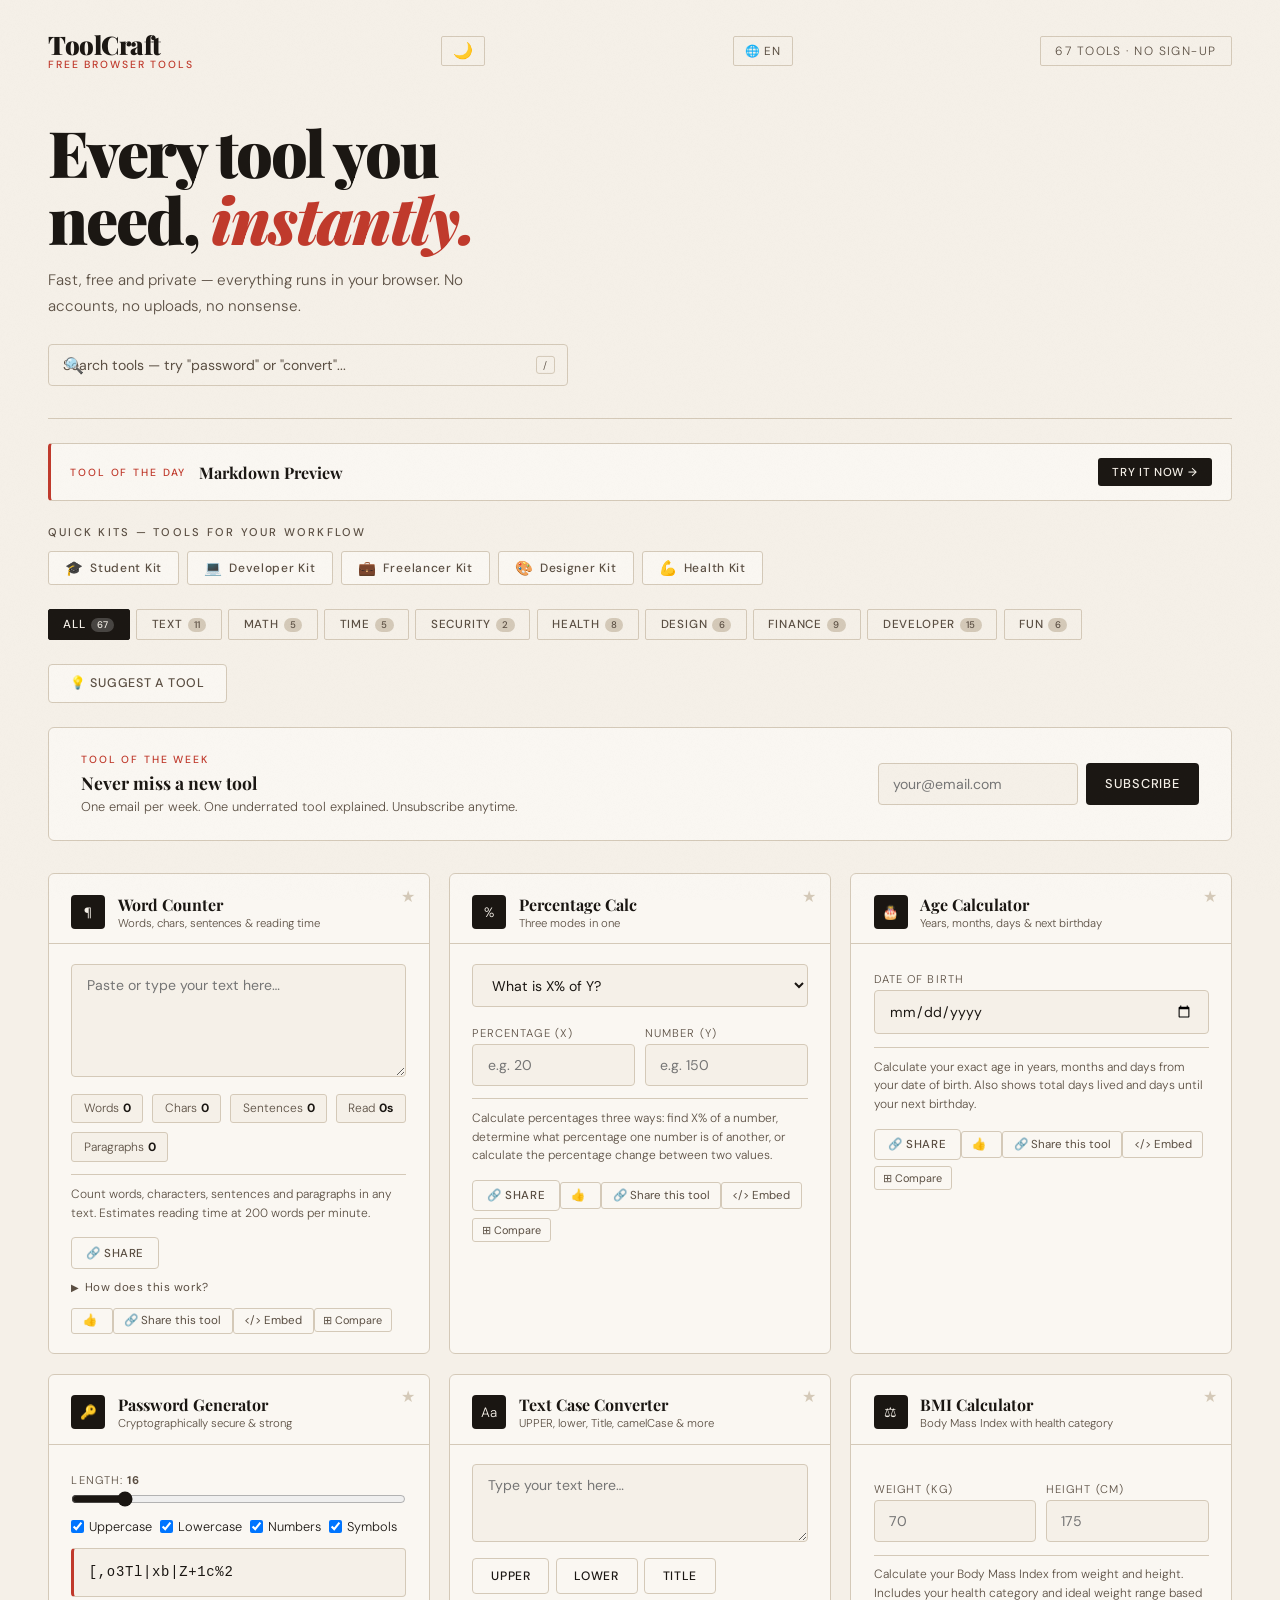
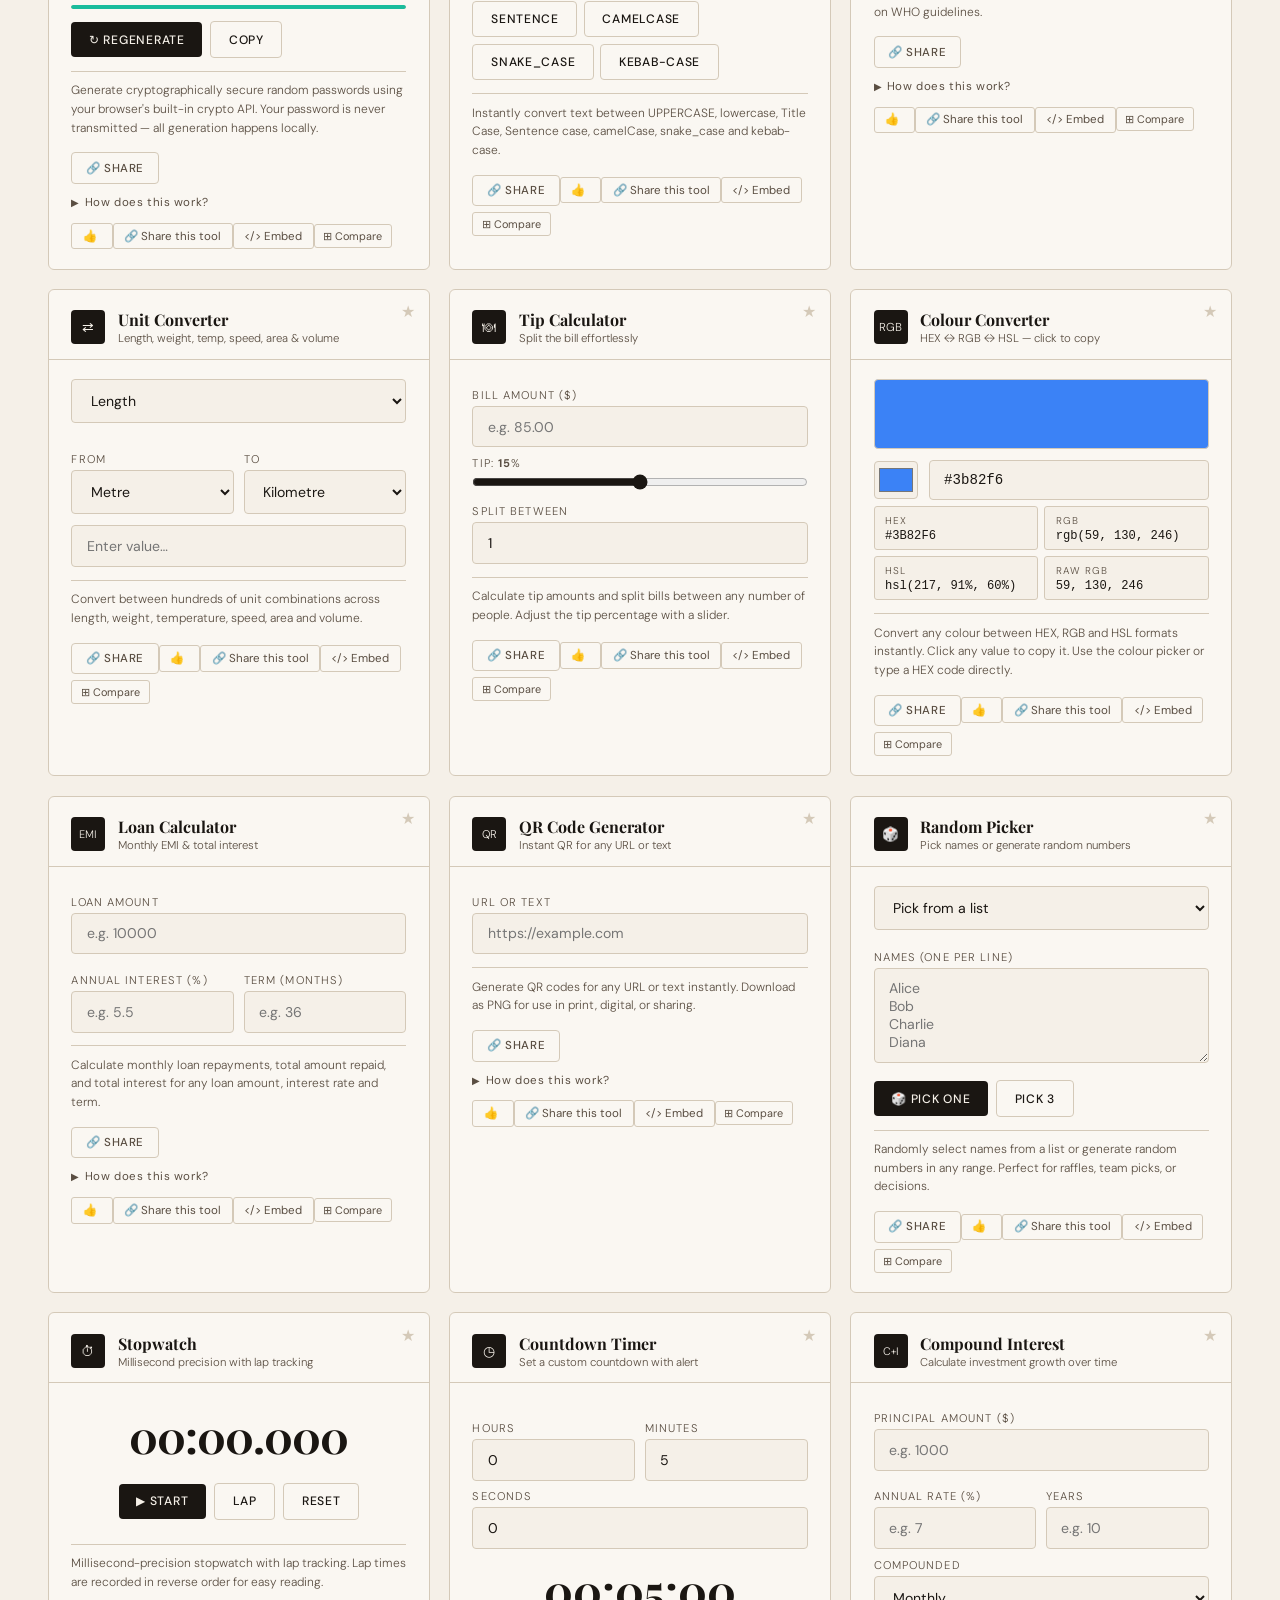
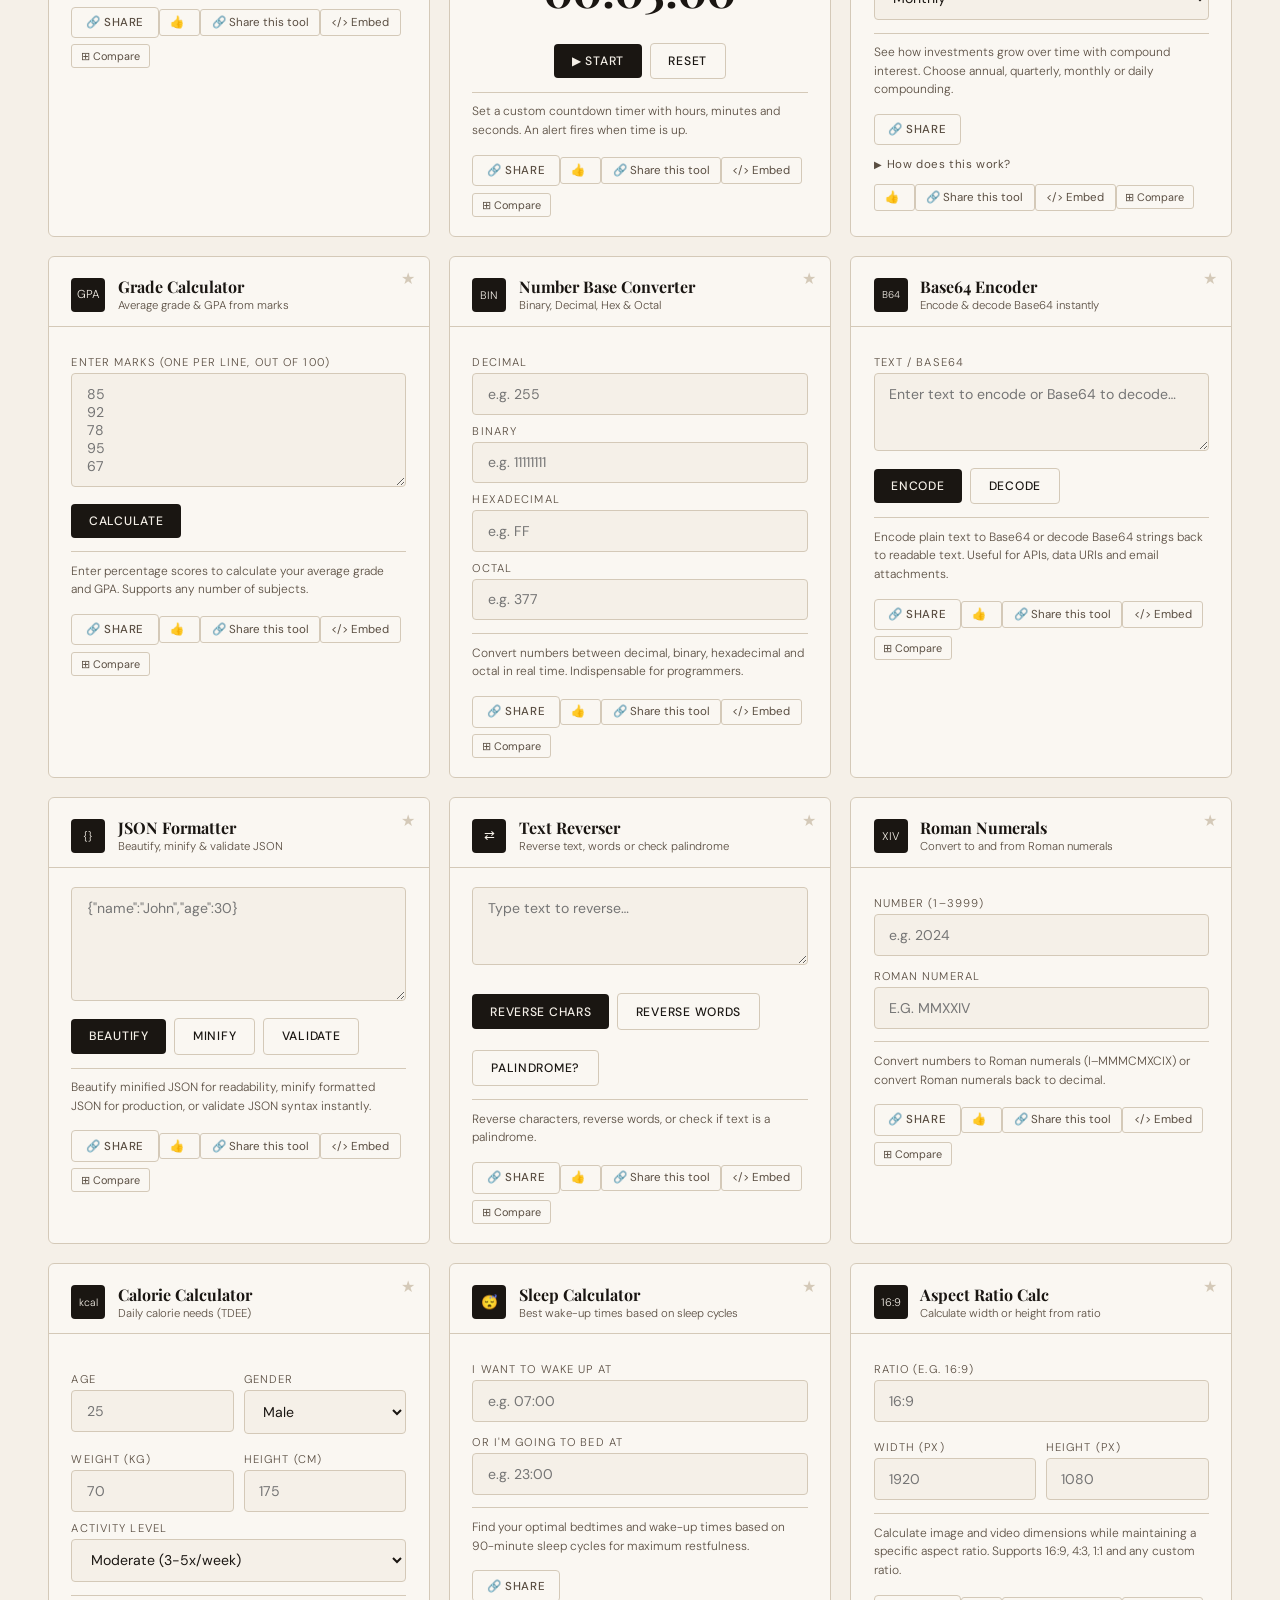
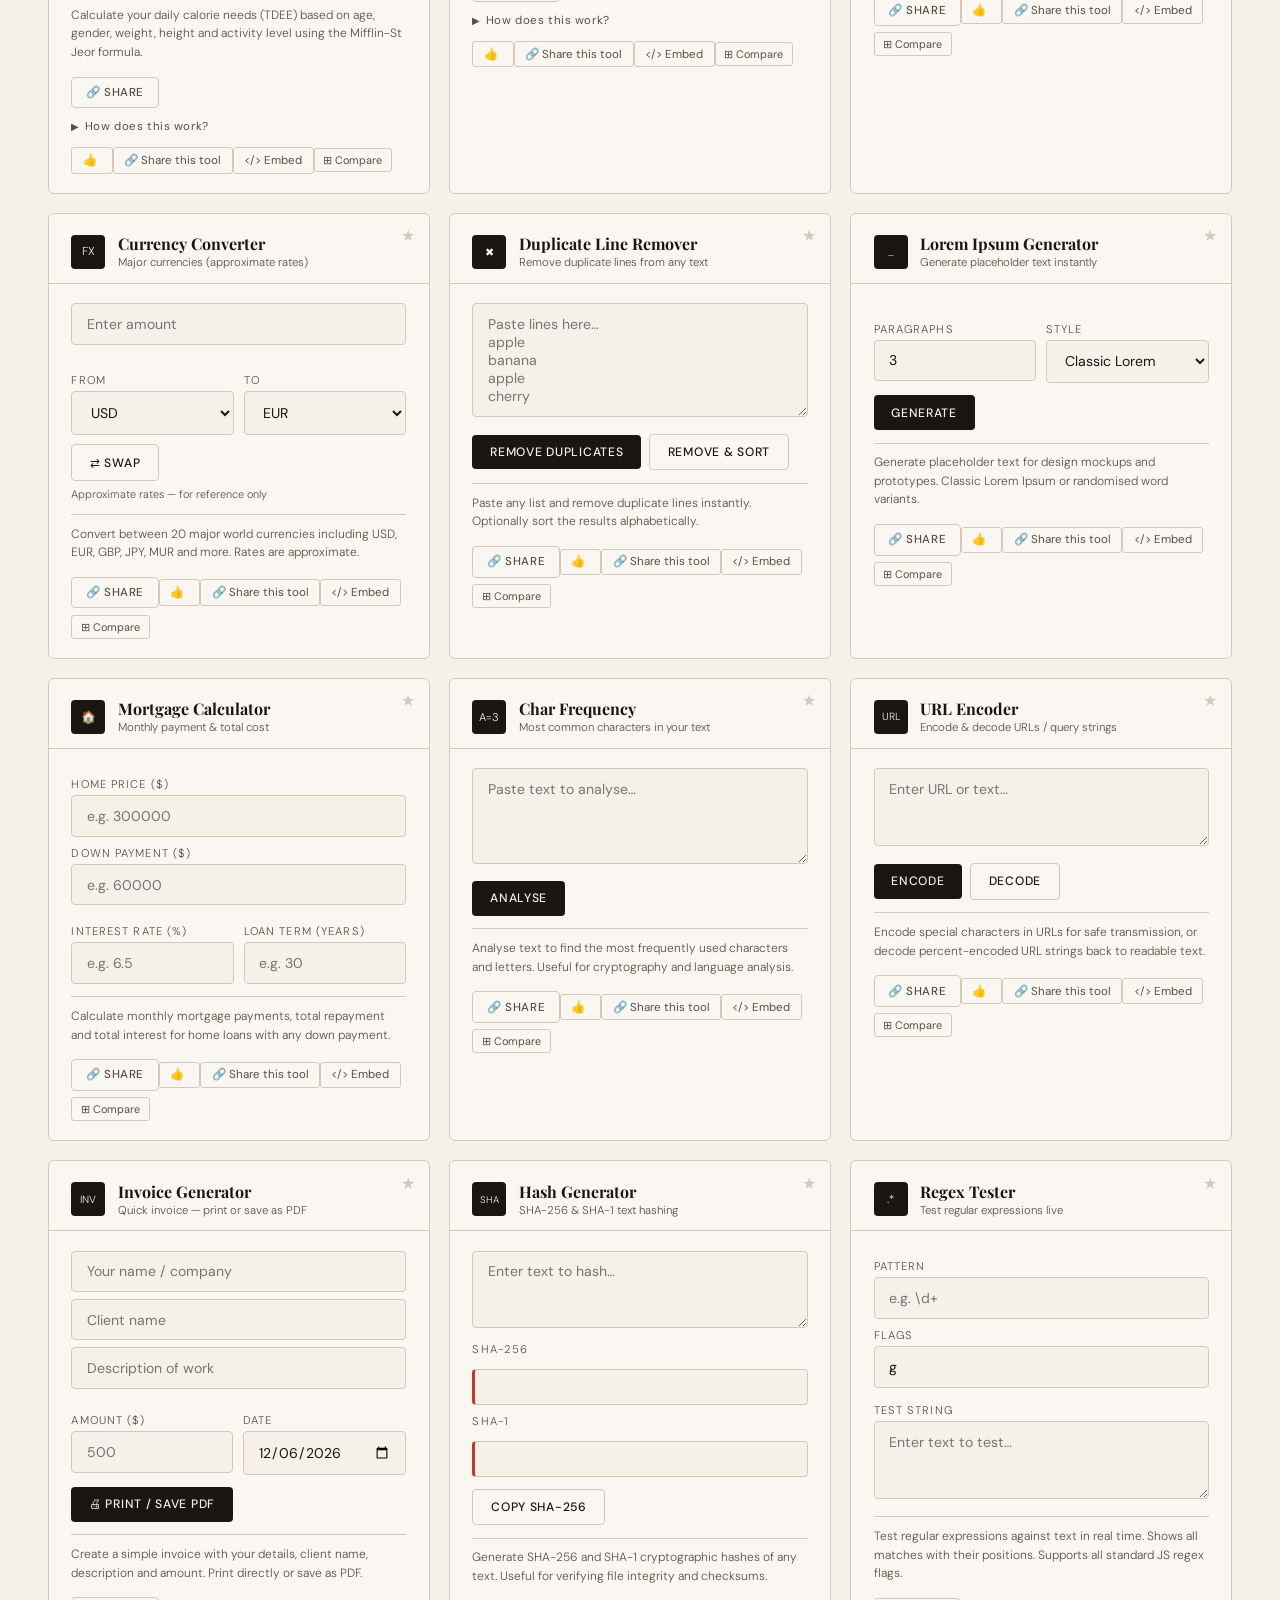
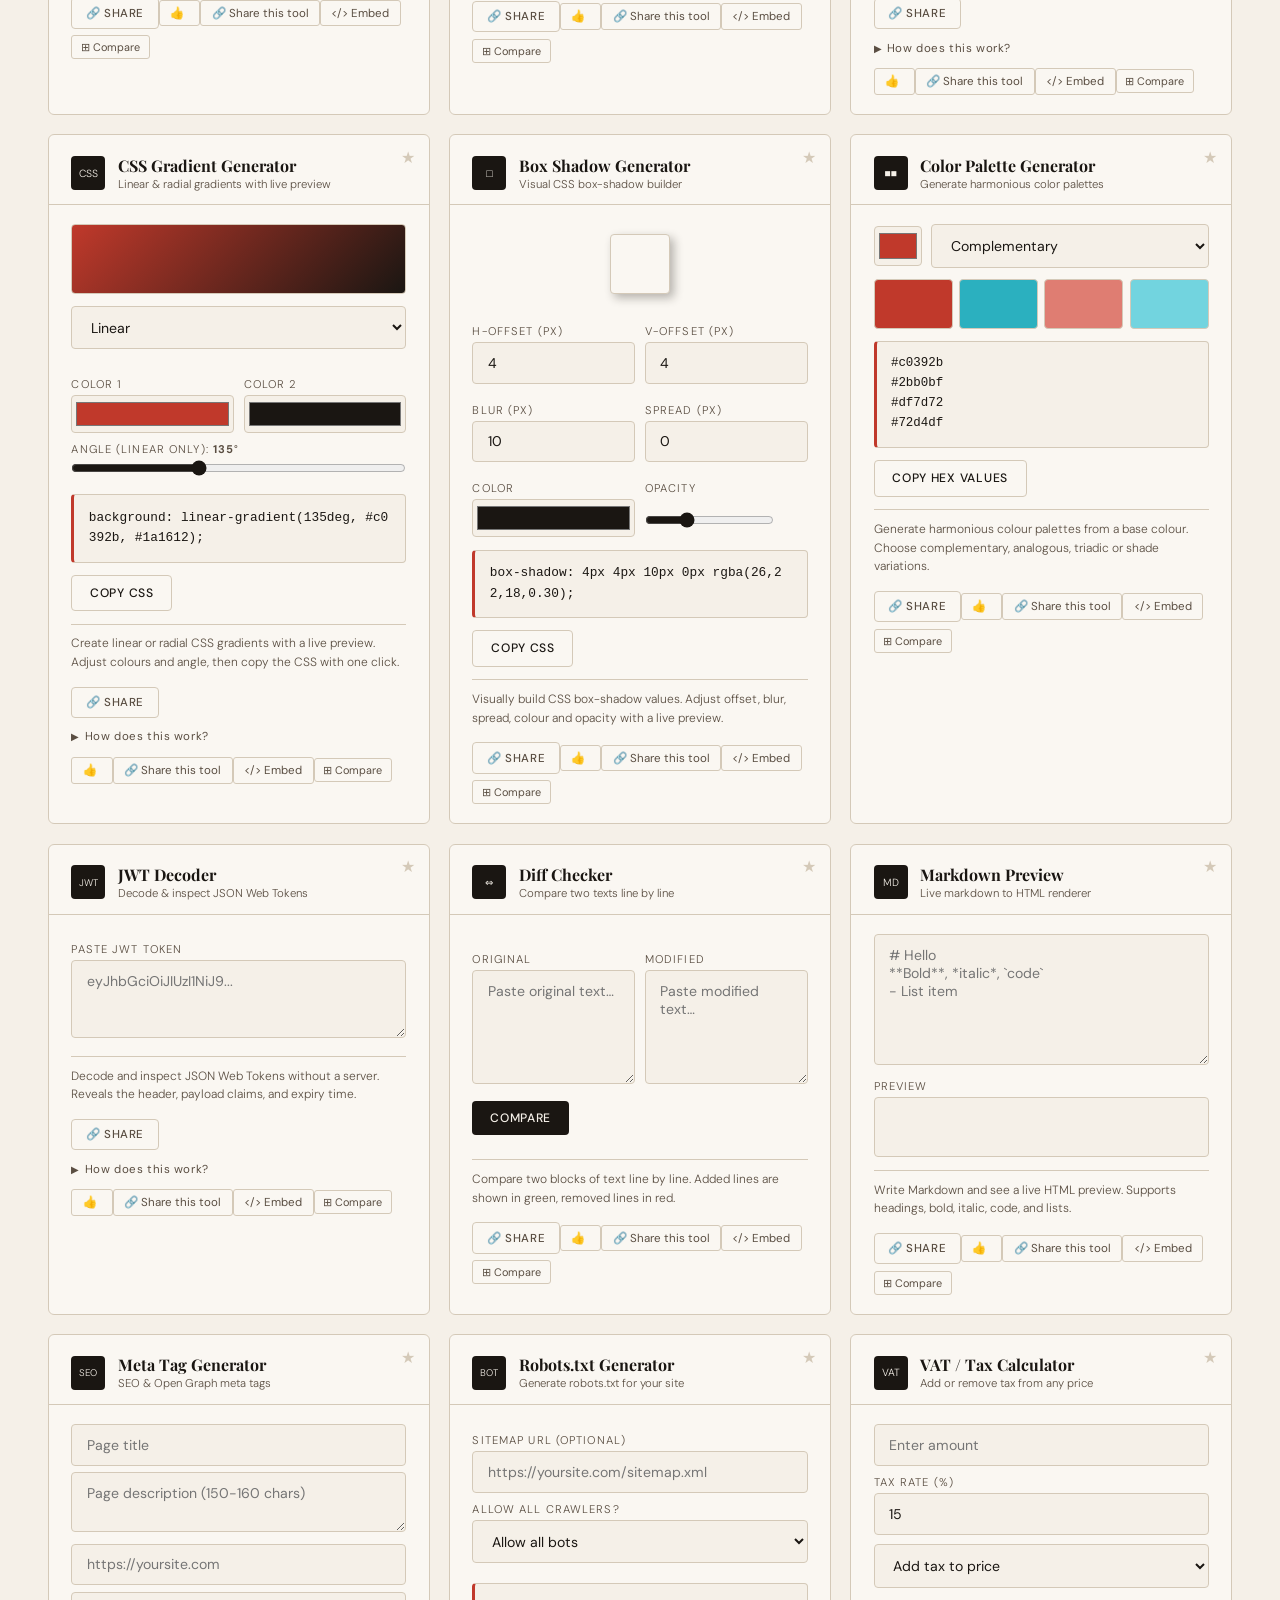
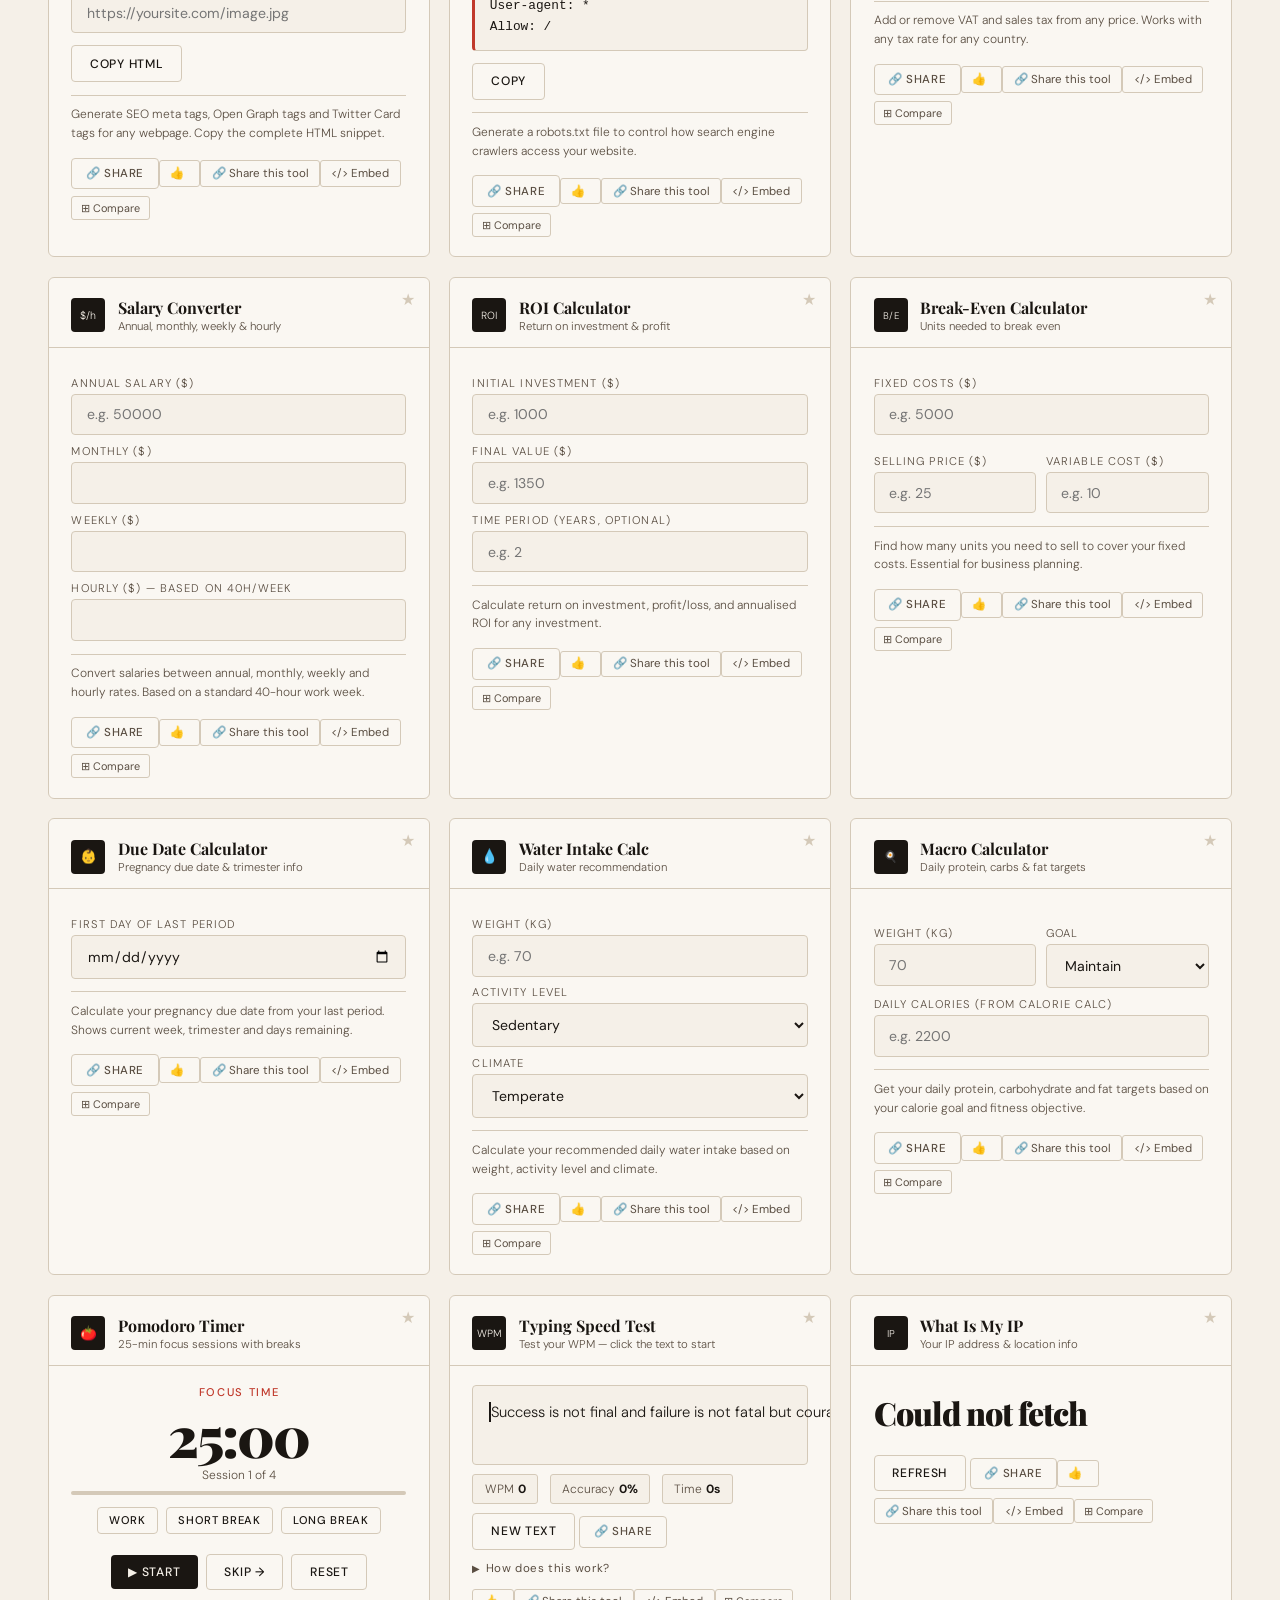
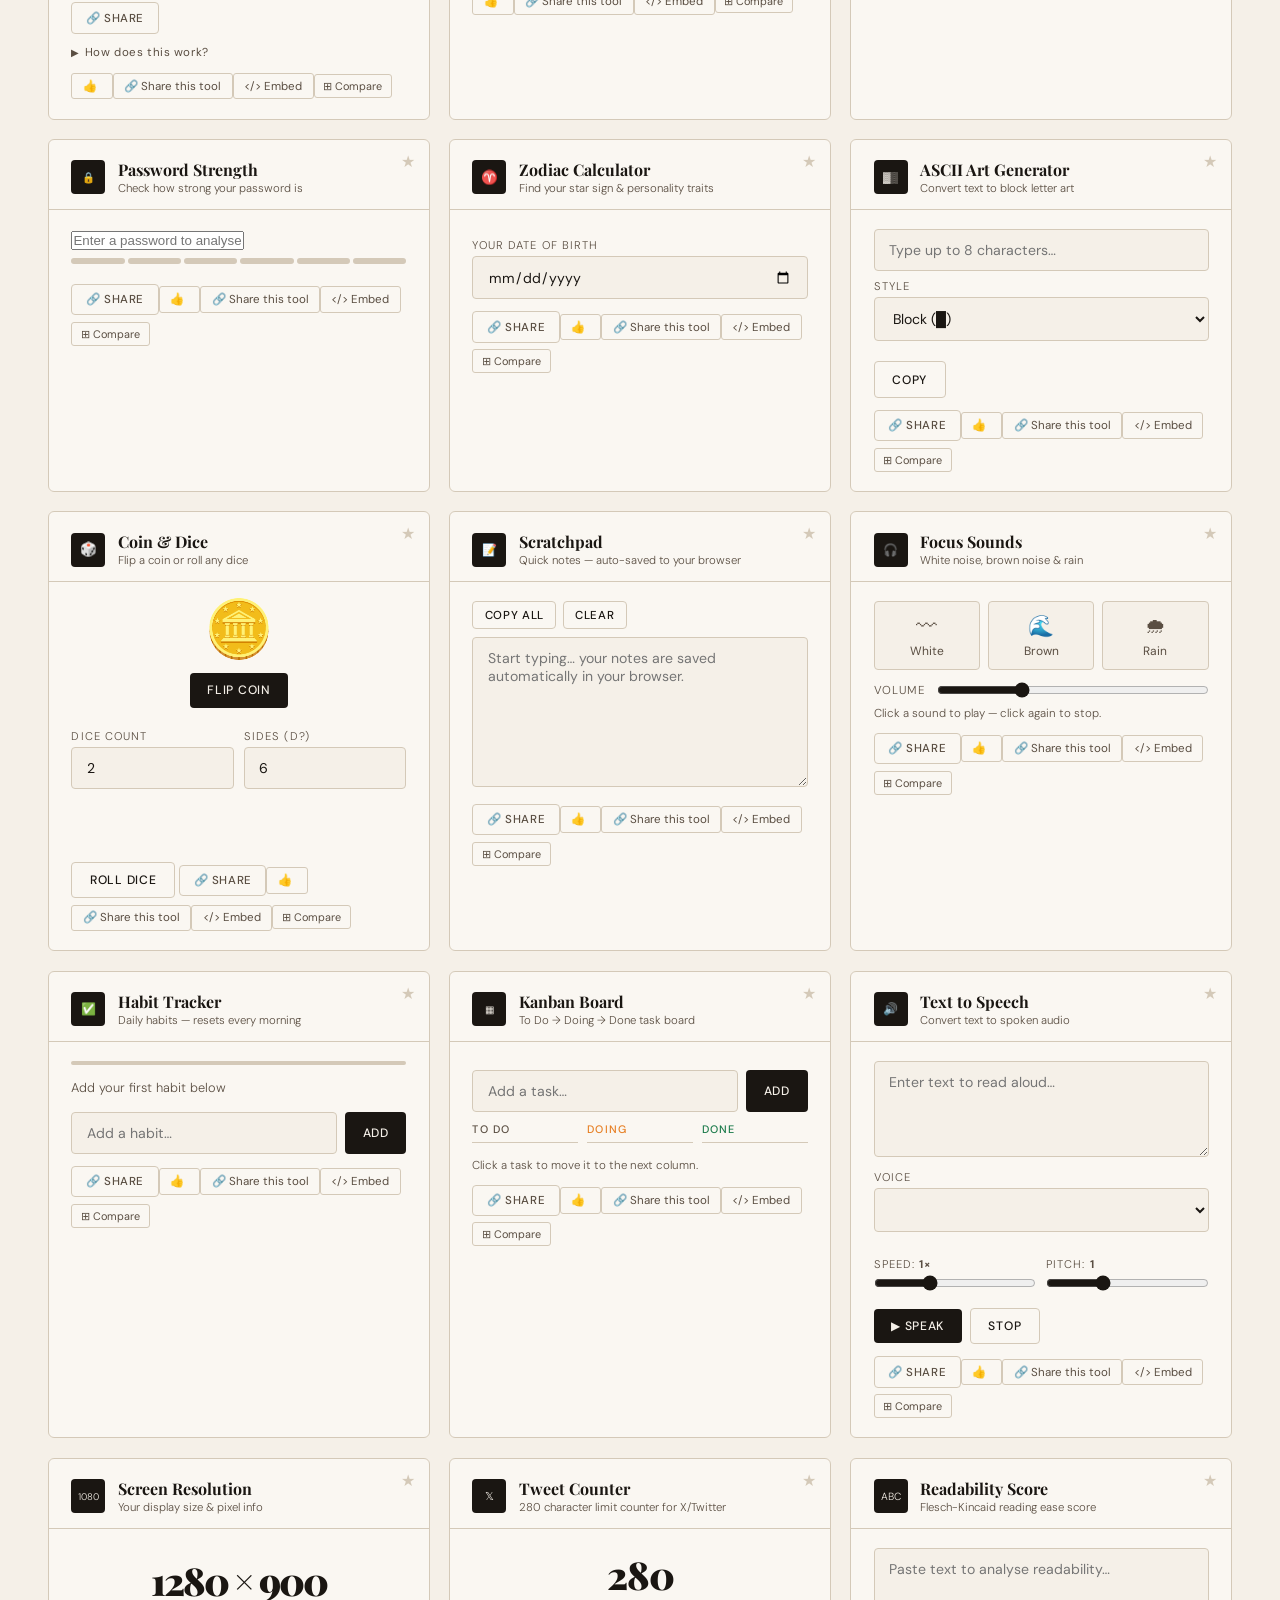
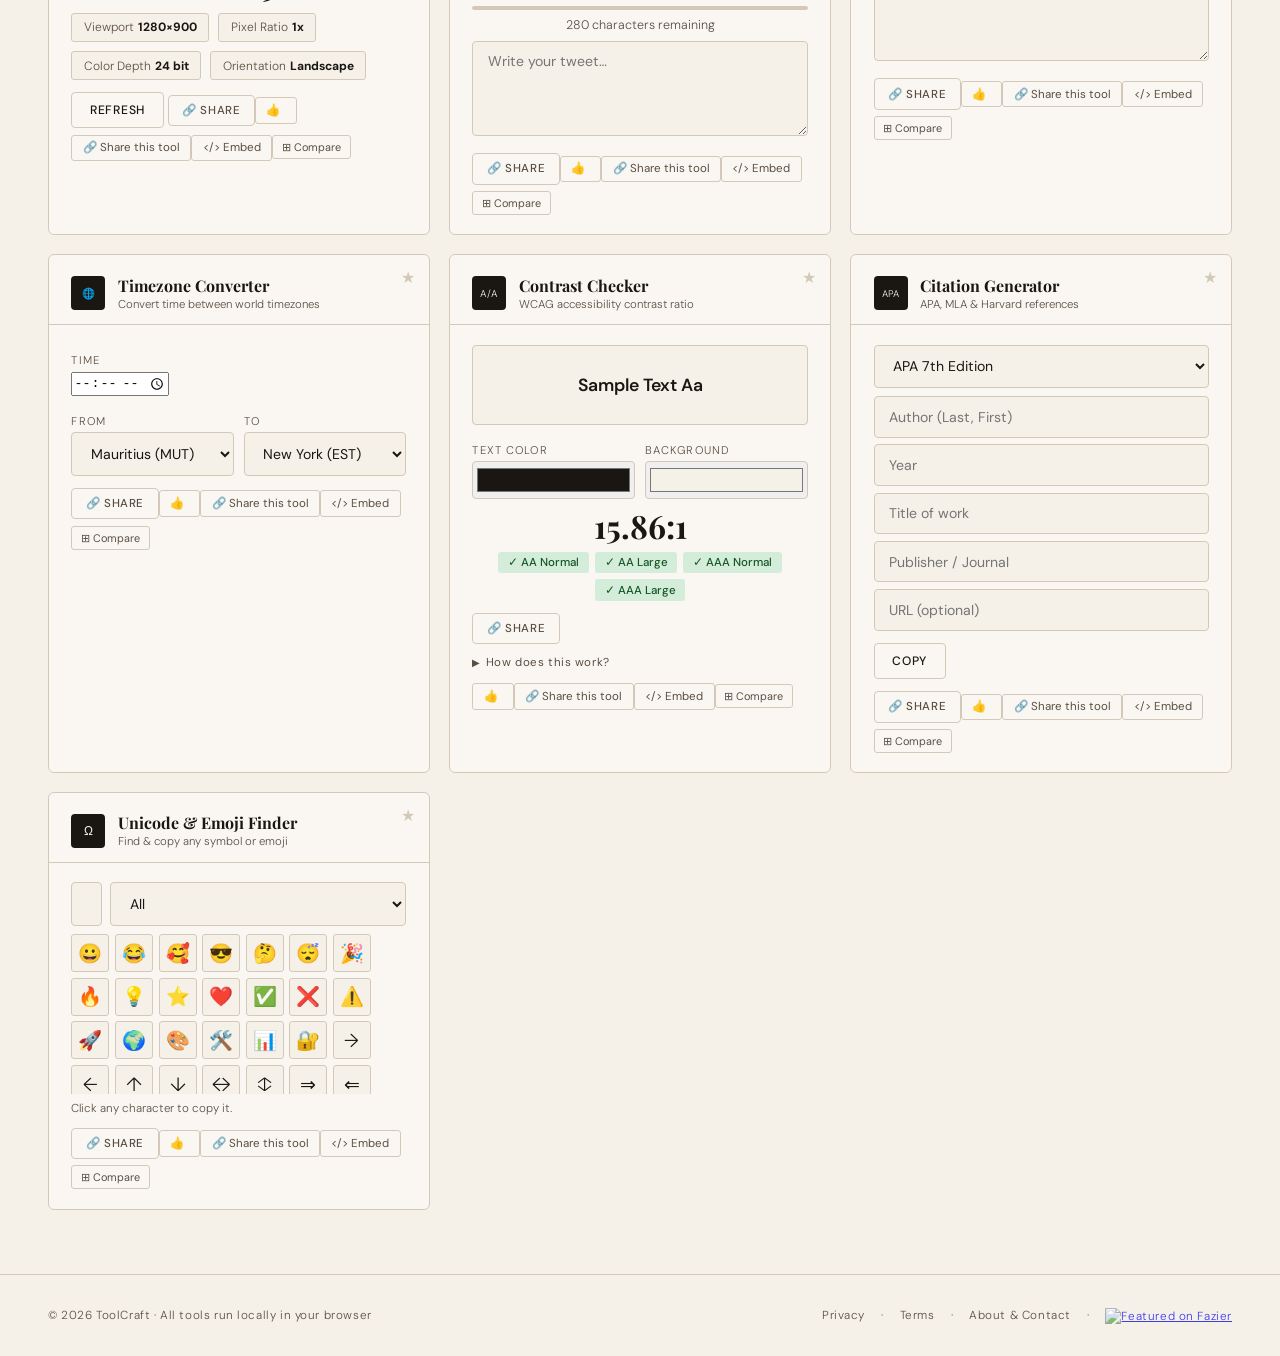
==== commit 78ba71ac: "Add files via upload" ====
--- a/index.html
+++ b/index.html
@@ -11,6 +11,8 @@
 <link href="https://fonts.googleapis.com/css2?family=Playfair+Display:wght@400;700;900&family=DM+Sans:wght@300;400;500&display=swap" rel="stylesheet"/>
 <link rel="stylesheet" href="/features.css"/>
 <link rel="stylesheet" href="/extra-tools.css"/>
+<link rel="stylesheet" href="/collections.css"/>
+<script src="/lang.js"></script>
 <script async src="https://pagead2.googlesyndication.com/pagead/js/adsbygoogle.js?client=ca-pub-5652501264934418" crossorigin="anonymous"></script>
 <style>
 *,*::before,*::after{box-sizing:border-box;margin:0;padding:0}
@@ -1886,5 +1888,6 @@
 </script>
 <script src="/features.js"></script>
 <script src="/extra-tools.js"></script>
+<script src="/collections.js"></script>
 </body>
 </html>
--- a/collections.css
+++ b/collections.css
@@ -0,0 +1,470 @@
+/* ToolCraft Collections CSS */
+
+/* ── LANGUAGE SWITCHER ───────────────────────────────────────────────────────── */
+.lang-switcher {
+  position: relative;
+  display: inline-block;
+}
+.lang-btn {
+  background: transparent;
+  border: 1px solid var(--border);
+  border-radius: 2px;
+  padding: .4rem .7rem;
+  cursor: pointer;
+  font-size: .73rem;
+  color: var(--ink-soft);
+  font-family: 'DM Sans', sans-serif;
+  letter-spacing: .06em;
+  transition: all .2s;
+  display: flex;
+  align-items: center;
+  gap: .3rem;
+}
+.lang-btn:hover { background: var(--ink); color: var(--bg); border-color: var(--ink); }
+.lang-dropdown {
+  position: absolute;
+  top: calc(100% + 4px);
+  right: 0;
+  background: var(--surface);
+  border: 1px solid var(--border);
+  border-radius: 4px;
+  box-shadow: 0 8px 24px var(--shadow);
+  display: none;
+  z-index: 1000;
+  min-width: 140px;
+  overflow: hidden;
+}
+.lang-dropdown.open { display: block; }
+.lang-option {
+  display: block;
+  width: 100%;
+  padding: .55rem .9rem;
+  background: transparent;
+  border: none;
+  text-align: left;
+  font-family: 'DM Sans', sans-serif;
+  font-size: .8rem;
+  color: var(--ink-soft);
+  cursor: pointer;
+  transition: background .15s;
+}
+.lang-option:hover { background: var(--bg); color: var(--ink); }
+.lang-option.active { color: var(--accent); font-weight: 500; }
+
+/* ── KIT SELECTOR ────────────────────────────────────────────────────────────── */
+.kit-section {
+  padding: 0 3rem 1.5rem;
+}
+.kit-label {
+  font-size: .7rem;
+  font-weight: 500;
+  letter-spacing: .2em;
+  text-transform: uppercase;
+  color: var(--ink-soft);
+  margin-bottom: .7rem;
+}
+.kit-strip {
+  display: flex;
+  gap: .5rem;
+  flex-wrap: wrap;
+}
+.kit-btn {
+  padding: .45rem 1rem;
+  background: var(--surface);
+  border: 1px solid var(--border);
+  border-radius: 3px;
+  font-family: 'DM Sans', sans-serif;
+  font-size: .75rem;
+  font-weight: 500;
+  letter-spacing: .06em;
+  cursor: pointer;
+  color: var(--ink-soft);
+  transition: all .2s;
+  display: flex;
+  align-items: center;
+  gap: .4rem;
+}
+.kit-btn:hover, .kit-btn.active {
+  background: var(--ink);
+  color: var(--bg);
+  border-color: var(--ink);
+}
+.kit-icon { font-size: .9rem; }
+
+/* ── HISTORY SECTION ─────────────────────────────────────────────────────────── */
+.history-section {
+  padding: 0 3rem .8rem;
+  display: none;
+}
+.history-section.visible { display: block; }
+.history-label {
+  font-size: .68rem;
+  letter-spacing: .12em;
+  text-transform: uppercase;
+  color: var(--ink-soft);
+  margin-bottom: .5rem;
+  font-weight: 500;
+}
+.history-strip {
+  display: flex;
+  gap: .4rem;
+  flex-wrap: wrap;
+}
+.history-chip {
+  background: var(--surface);
+  border: 1px solid var(--border);
+  border-radius: 3px;
+  padding: .25rem .65rem;
+  font-size: .73rem;
+  cursor: pointer;
+  color: var(--ink-soft);
+  transition: all .15s;
+  font-family: 'DM Sans', sans-serif;
+  display: flex;
+  align-items: center;
+  gap: .25rem;
+}
+.history-chip::before { content: '↩'; font-size: .65rem; opacity: .6; }
+.history-chip:hover { background: var(--ink); color: var(--bg); border-color: var(--ink); }
+
+/* ── LEARN MORE SECTIONS ─────────────────────────────────────────────────────── */
+.learn-more-toggle {
+  background: transparent;
+  border: none;
+  font-family: 'DM Sans', sans-serif;
+  font-size: .72rem;
+  color: var(--ink-soft);
+  cursor: pointer;
+  padding: .3rem 0;
+  letter-spacing: .05em;
+  transition: color .2s;
+  display: flex;
+  align-items: center;
+  gap: .3rem;
+  margin-top: .4rem;
+}
+.learn-more-toggle:hover { color: var(--accent); }
+.learn-more-toggle .toggle-arrow { transition: transform .2s; font-size: .6rem; }
+.learn-more-toggle.open .toggle-arrow { transform: rotate(90deg); }
+.learn-more-body {
+  display: none;
+  padding: .7rem 0 .2rem;
+  border-top: 1px solid var(--border);
+  margin-top: .5rem;
+  font-size: .78rem;
+  color: var(--ink-soft);
+  line-height: 1.65;
+}
+.learn-more-body.visible { display: block; }
+.learn-more-body strong { color: var(--ink); font-weight: 500; }
+.learn-more-tip {
+  margin-top: .5rem;
+  padding: .5rem .7rem;
+  background: var(--bg);
+  border-radius: 3px;
+  border-left: 2px solid var(--accent);
+  font-size: .75rem;
+}
+
+/* ── VOTING ──────────────────────────────────────────────────────────────────── */
+.vote-btn {
+  display: inline-flex;
+  align-items: center;
+  gap: .3rem;
+  background: transparent;
+  border: 1px solid var(--border);
+  border-radius: 3px;
+  padding: .3rem .65rem;
+  font-family: 'DM Sans', sans-serif;
+  font-size: .72rem;
+  color: var(--ink-soft);
+  cursor: pointer;
+  transition: all .2s;
+  margin-top: .5rem;
+}
+.vote-btn:hover { border-color: var(--ink); color: var(--ink); }
+.vote-btn.voted { background: var(--ink); color: var(--bg); border-color: var(--ink); }
+.vote-btn.voted:hover { background: var(--accent); border-color: var(--accent); }
+.vote-count { font-weight: 500; }
+
+/* ── SHAREABLE RESULTS ───────────────────────────────────────────────────────── */
+.share-result-btn {
+  display: inline-flex;
+  align-items: center;
+  gap: .3rem;
+  background: transparent;
+  border: 1px solid var(--border);
+  border-radius: 3px;
+  padding: .3rem .65rem;
+  font-family: 'DM Sans', sans-serif;
+  font-size: .72rem;
+  color: var(--ink-soft);
+  cursor: pointer;
+  transition: all .2s;
+  margin-top: .4rem;
+}
+.share-result-btn:hover { border-color: var(--ink); color: var(--ink); }
+
+/* ── EMBED BUTTON ────────────────────────────────────────────────────────────── */
+.embed-btn {
+  display: inline-flex;
+  align-items: center;
+  gap: .3rem;
+  background: transparent;
+  border: 1px solid var(--border);
+  border-radius: 3px;
+  padding: .3rem .65rem;
+  font-family: 'DM Sans', sans-serif;
+  font-size: .72rem;
+  color: var(--ink-soft);
+  cursor: pointer;
+  transition: all .2s;
+  margin-top: .4rem;
+}
+.embed-btn:hover { border-color: var(--ink); color: var(--ink); }
+.embed-modal-code {
+  font-family: monospace;
+  font-size: .75rem;
+  background: var(--bg);
+  border: 1px solid var(--border);
+  border-radius: 4px;
+  padding: .7rem;
+  width: 100%;
+  resize: none;
+  color: var(--ink);
+  margin-top: .5rem;
+  word-break: break-all;
+}
+
+/* ── ACHIEVEMENTS ────────────────────────────────────────────────────────────── */
+.achievements-bar {
+  padding: 0 3rem .8rem;
+  display: none;
+}
+.achievements-bar.visible { display: flex; align-items: center; gap: .6rem; flex-wrap: wrap; }
+.achievement-badge {
+  display: inline-flex;
+  align-items: center;
+  gap: .35rem;
+  background: var(--surface);
+  border: 1px solid var(--border);
+  border-radius: 3px;
+  padding: .3rem .75rem;
+  font-size: .72rem;
+  color: var(--ink-soft);
+  font-family: 'DM Sans', sans-serif;
+}
+.achievement-badge.earned {
+  background: linear-gradient(135deg, #1a1612, #2a2018);
+  color: #f0c060;
+  border-color: #6a5030;
+}
+.achievement-icon { font-size: .9rem; }
+.achievement-name { font-weight: 500; letter-spacing: .03em; }
+
+/* Achievement unlocked toast */
+.achievement-toast {
+  position: fixed;
+  bottom: 5rem;
+  left: 50%;
+  transform: translateX(-50%) translateY(20px);
+  background: var(--ink);
+  color: #f0c060;
+  padding: .75rem 1.6rem;
+  border-radius: 4px;
+  font-size: .85rem;
+  font-family: 'DM Sans', sans-serif;
+  font-weight: 500;
+  opacity: 0;
+  transition: opacity .3s, transform .3s;
+  pointer-events: none;
+  z-index: 10001;
+  white-space: nowrap;
+  border: 1px solid #6a5030;
+}
+.achievement-toast.show { opacity: 1; transform: translateX(-50%) translateY(0); }
+
+/* ── NEWSLETTER ──────────────────────────────────────────────────────────────── */
+.newsletter-section {
+  margin: 0 3rem 2rem;
+  background: var(--surface);
+  border: 1px solid var(--border);
+  border-radius: 6px;
+  padding: 1.6rem 2rem;
+  display: flex;
+  align-items: center;
+  justify-content: space-between;
+  gap: 2rem;
+  flex-wrap: wrap;
+}
+.newsletter-left { flex: 1; min-width: 200px; }
+.newsletter-tag {
+  font-size: .65rem;
+  font-weight: 500;
+  letter-spacing: .18em;
+  text-transform: uppercase;
+  color: var(--accent);
+  margin-bottom: .3rem;
+}
+.newsletter-title {
+  font-family: 'Playfair Display', serif;
+  font-size: 1.1rem;
+  font-weight: 700;
+  margin-bottom: .25rem;
+}
+.newsletter-sub { font-size: .8rem; color: var(--ink-soft); }
+.newsletter-form {
+  display: flex;
+  gap: .5rem;
+  flex: 1;
+  min-width: 240px;
+  max-width: 380px;
+}
+.newsletter-input {
+  flex: 1;
+  background: var(--bg);
+  border: 1px solid var(--border);
+  border-radius: 4px;
+  padding: .65rem .9rem;
+  font-family: 'DM Sans', sans-serif;
+  font-size: .85rem;
+  color: var(--ink);
+  outline: none;
+  transition: border-color .2s;
+}
+.newsletter-input:focus { border-color: var(--ink); }
+.newsletter-submit {
+  padding: .65rem 1.2rem;
+  background: var(--ink);
+  color: var(--bg);
+  border: none;
+  border-radius: 4px;
+  font-family: 'DM Sans', sans-serif;
+  font-size: .8rem;
+  font-weight: 500;
+  letter-spacing: .06em;
+  text-transform: uppercase;
+  cursor: pointer;
+  transition: background .2s;
+  white-space: nowrap;
+}
+.newsletter-submit:hover { background: var(--accent); }
+.newsletter-success {
+  font-size: .8rem;
+  color: var(--green, #1a7a4a);
+  display: none;
+  margin-top: .3rem;
+}
+
+/* ── COMPARISON MODE ─────────────────────────────────────────────────────────── */
+.compare-banner {
+  margin: 0 3rem 1rem;
+  background: var(--surface);
+  border: 1px solid var(--border);
+  border-left: 3px solid #e67e22;
+  border-radius: 4px;
+  padding: .7rem 1rem;
+  display: none;
+  align-items: center;
+  justify-content: space-between;
+  gap: .8rem;
+  flex-wrap: wrap;
+}
+.compare-banner.visible { display: flex; }
+.compare-info { font-size: .8rem; color: var(--ink-soft); }
+.compare-info strong { color: var(--ink); }
+.compare-close {
+  background: transparent;
+  border: 1px solid var(--border);
+  border-radius: 3px;
+  padding: .3rem .7rem;
+  cursor: pointer;
+  font-size: .72rem;
+  color: var(--ink-soft);
+  font-family: 'DM Sans', sans-serif;
+  transition: all .2s;
+}
+.compare-close:hover { border-color: var(--ink); color: var(--ink); }
+
+/* compare toggle on each card */
+.compare-toggle {
+  display: inline-flex;
+  align-items: center;
+  gap: .25rem;
+  background: transparent;
+  border: 1px solid var(--border);
+  border-radius: 3px;
+  padding: .25rem .55rem;
+  font-family: 'DM Sans', sans-serif;
+  font-size: .68rem;
+  color: var(--ink-soft);
+  cursor: pointer;
+  transition: all .15s;
+  margin-top: .4rem;
+}
+.compare-toggle:hover, .compare-toggle.selected { border-color: #e67e22; color: #e67e22; }
+
+/* ── FULLSCREEN COMPARE VIEW ─────────────────────────────────────────────────── */
+.compare-view {
+  display: none;
+  position: fixed;
+  inset: 0;
+  background: var(--bg);
+  z-index: 9997;
+  overflow-y: auto;
+  padding: 2rem;
+}
+.compare-view.open { display: block; }
+.compare-view-header {
+  display: flex;
+  align-items: center;
+  justify-content: space-between;
+  margin-bottom: 1.5rem;
+  padding-bottom: 1rem;
+  border-bottom: 1px solid var(--border);
+}
+.compare-view-title {
+  font-family: 'Playfair Display', serif;
+  font-size: 1.4rem;
+  font-weight: 700;
+}
+.compare-exit {
+  padding: .5rem 1.1rem;
+  background: var(--ink);
+  color: var(--bg);
+  border: none;
+  border-radius: 4px;
+  cursor: pointer;
+  font-family: 'DM Sans', sans-serif;
+  font-size: .78rem;
+  font-weight: 500;
+  transition: background .2s;
+}
+.compare-exit:hover { background: var(--accent); }
+.compare-grid {
+  display: grid;
+  grid-template-columns: 1fr 1fr;
+  gap: 1.5rem;
+}
+.compare-panel {
+  background: var(--surface);
+  border: 1px solid var(--border);
+  border-radius: 6px;
+  overflow: hidden;
+}
+.compare-panel-title {
+  font-family: 'Playfair Display', serif;
+  font-size: 1rem;
+  font-weight: 700;
+  padding: .9rem 1.2rem;
+  border-bottom: 1px solid var(--border);
+  background: var(--bg);
+}
+
+@media(max-width:640px) {
+  .kit-section, .history-section, .achievements-bar, .newsletter-section, .compare-banner { padding-left: 1.2rem; padding-right: 1.2rem; margin-left: 0; margin-right: 0; }
+  .newsletter-section { flex-direction: column; gap: 1rem; }
+  .newsletter-form { max-width: 100%; }
+  .compare-grid { grid-template-columns: 1fr; }
+  .compare-view { padding: 1rem; }
+}
